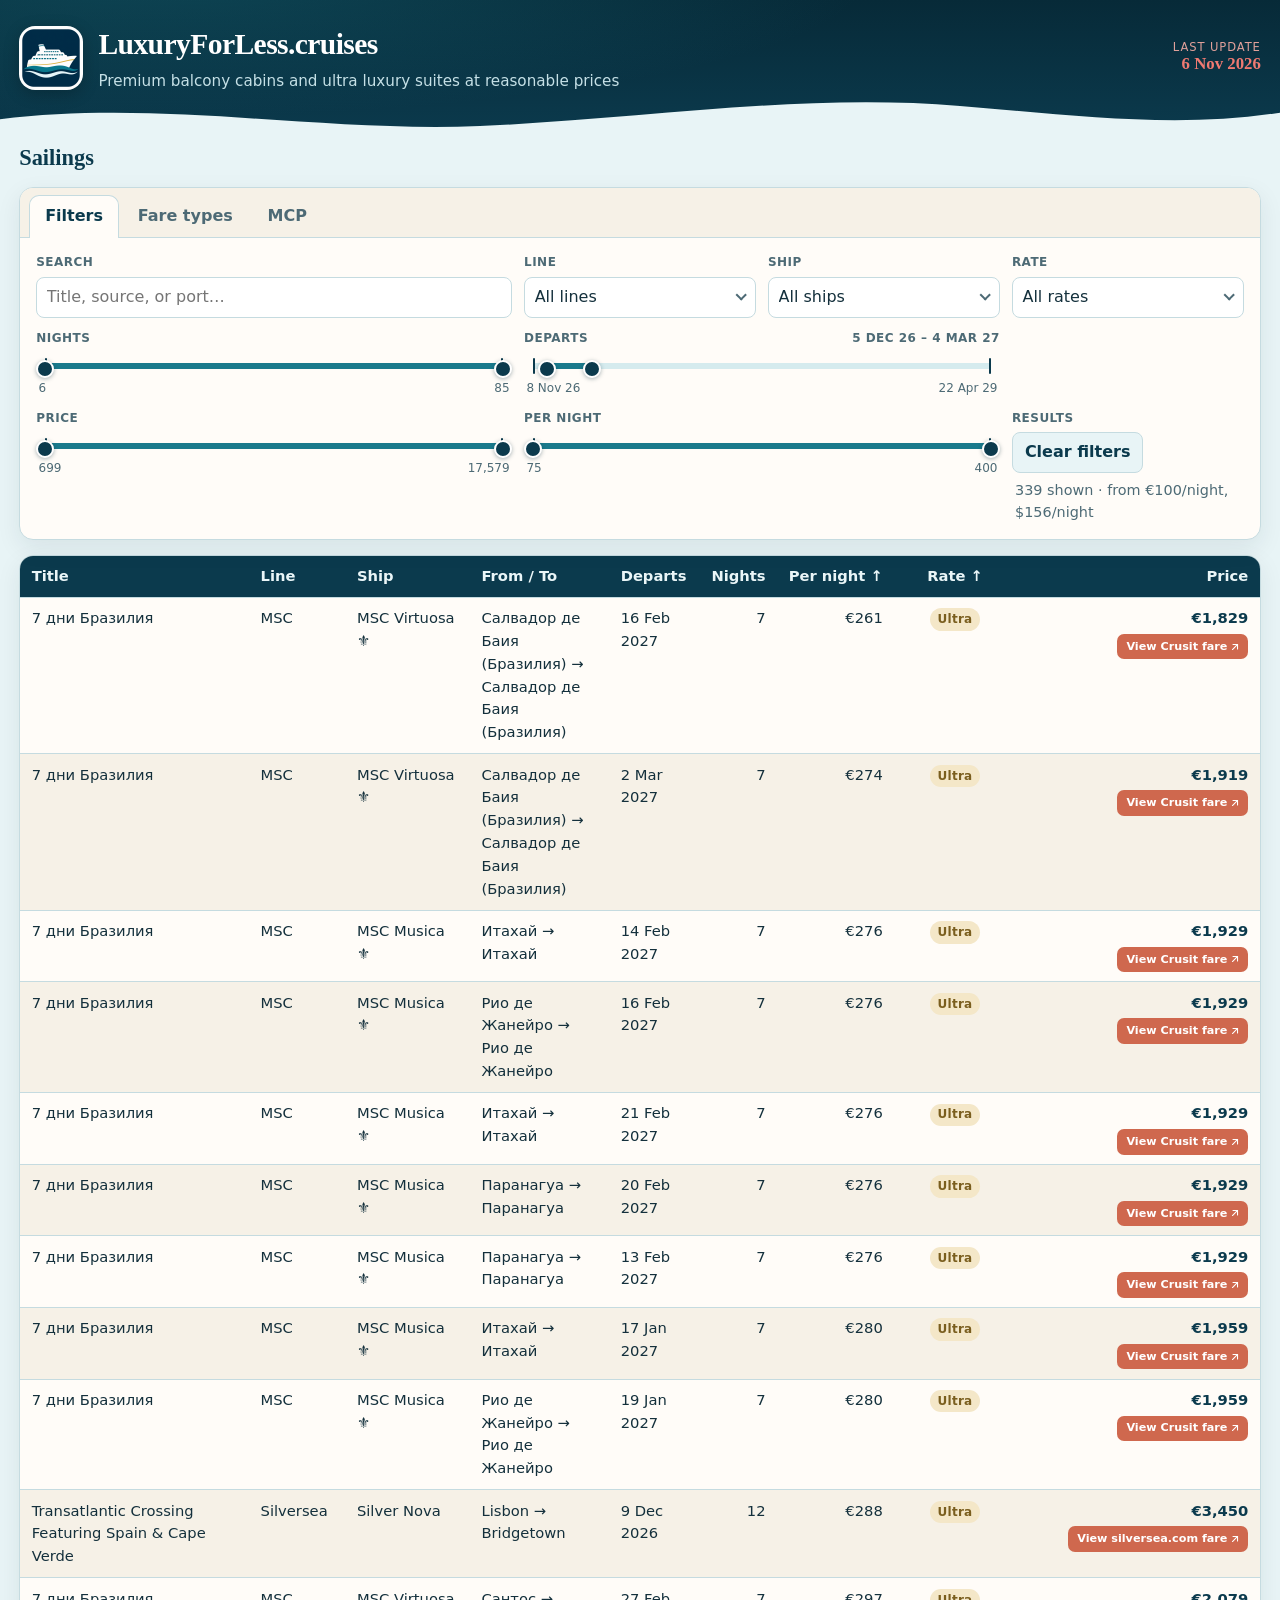
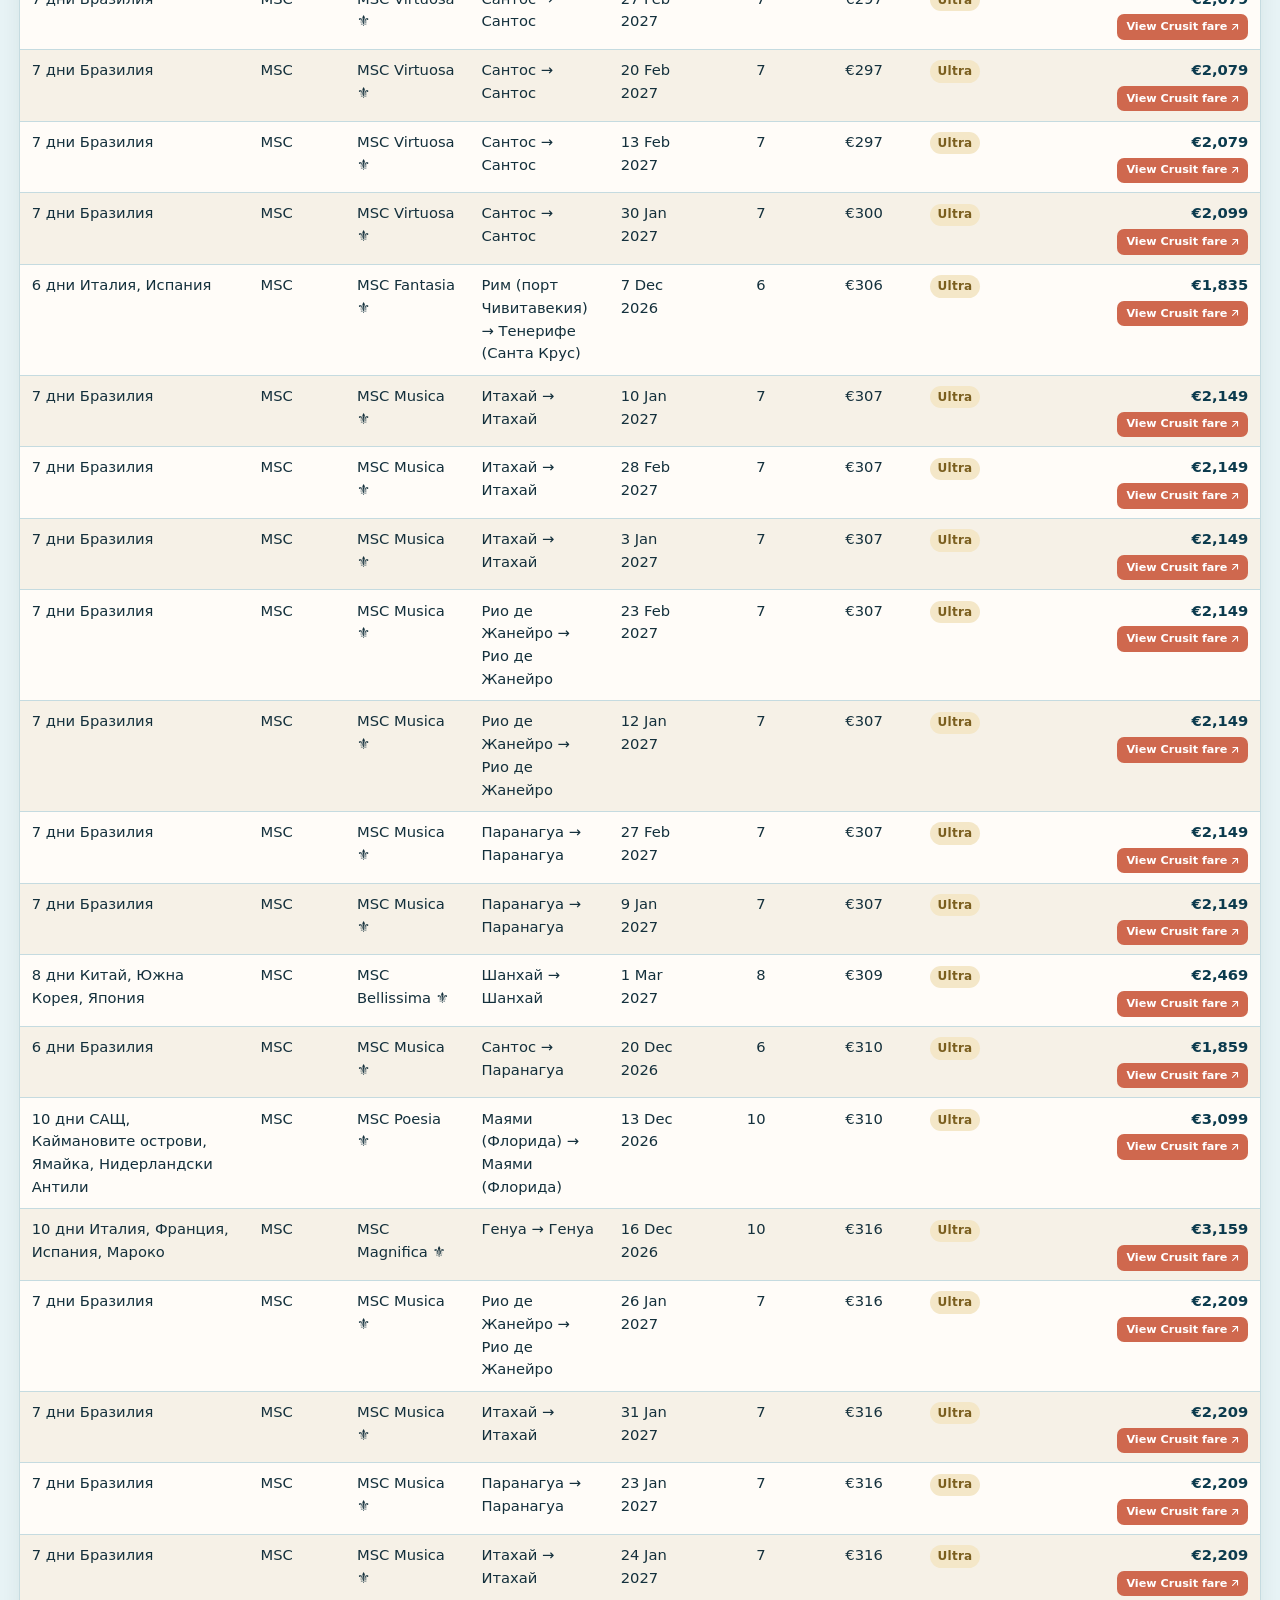
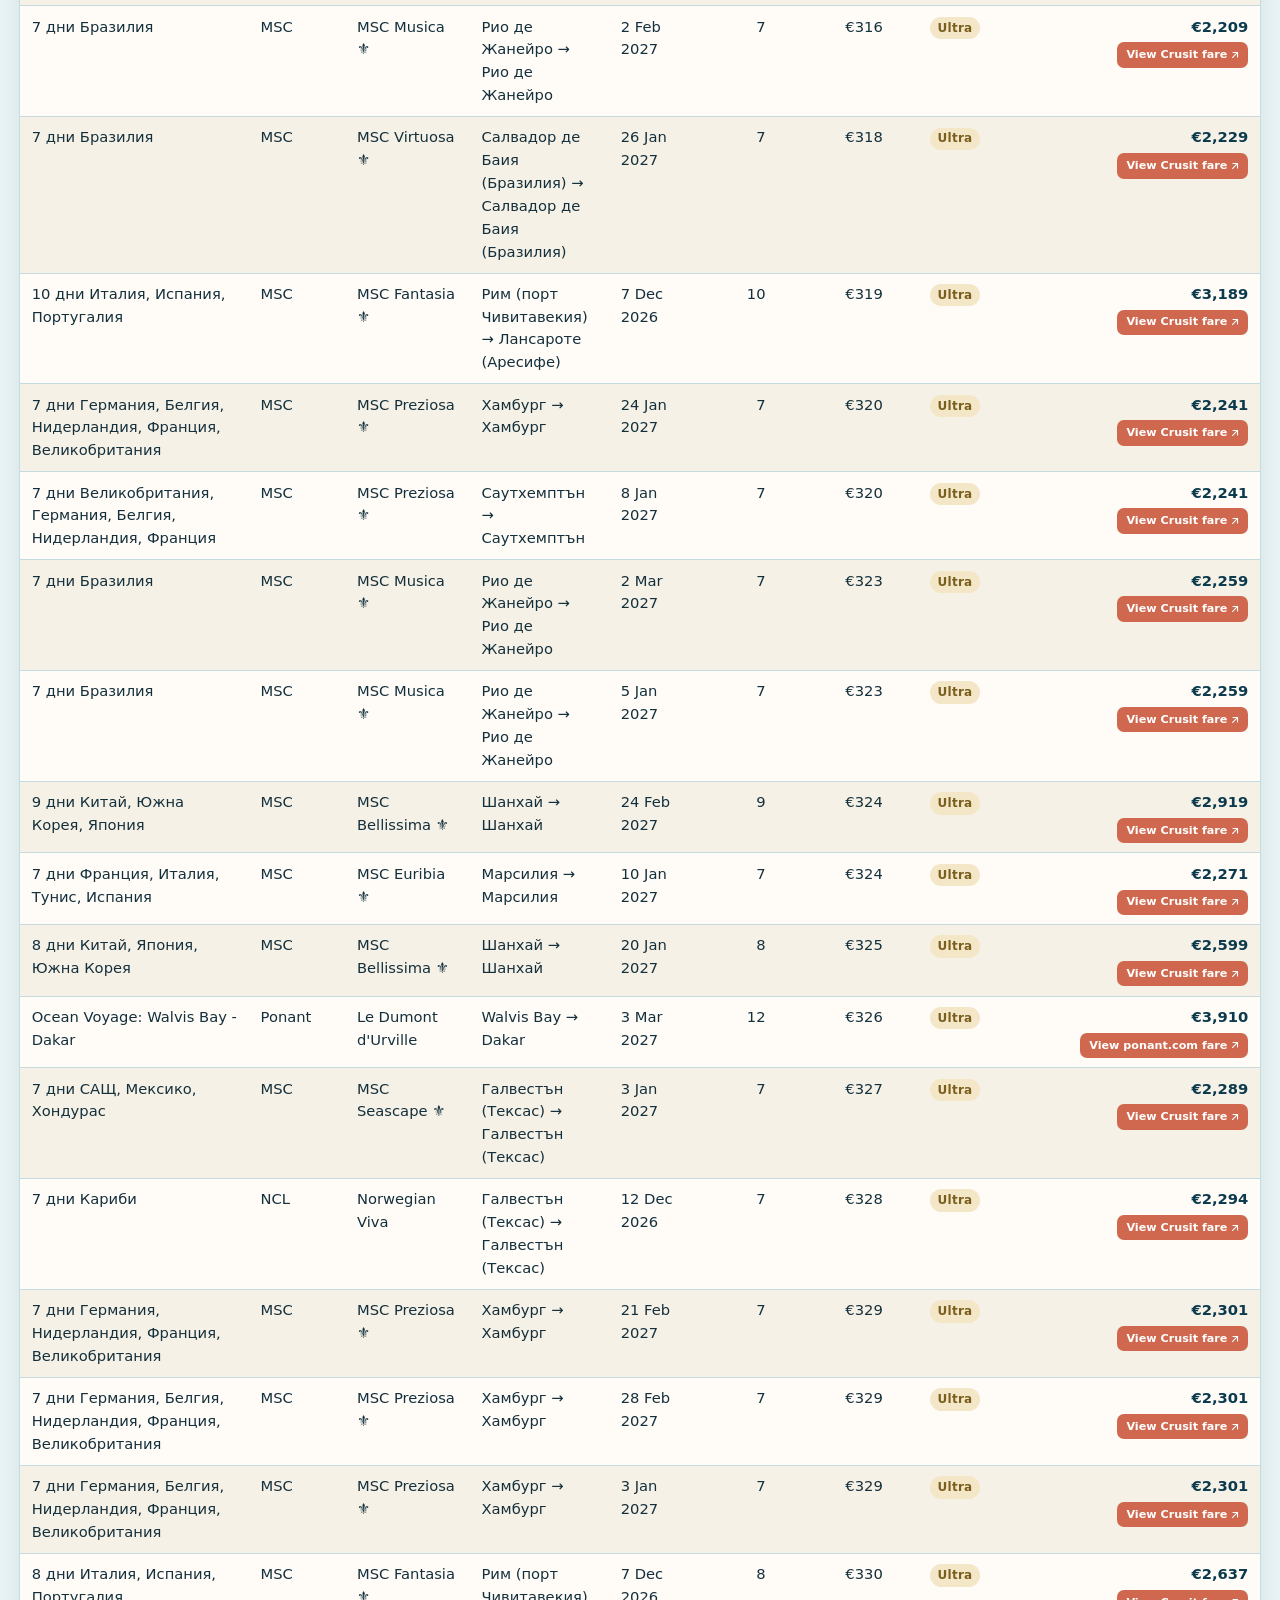
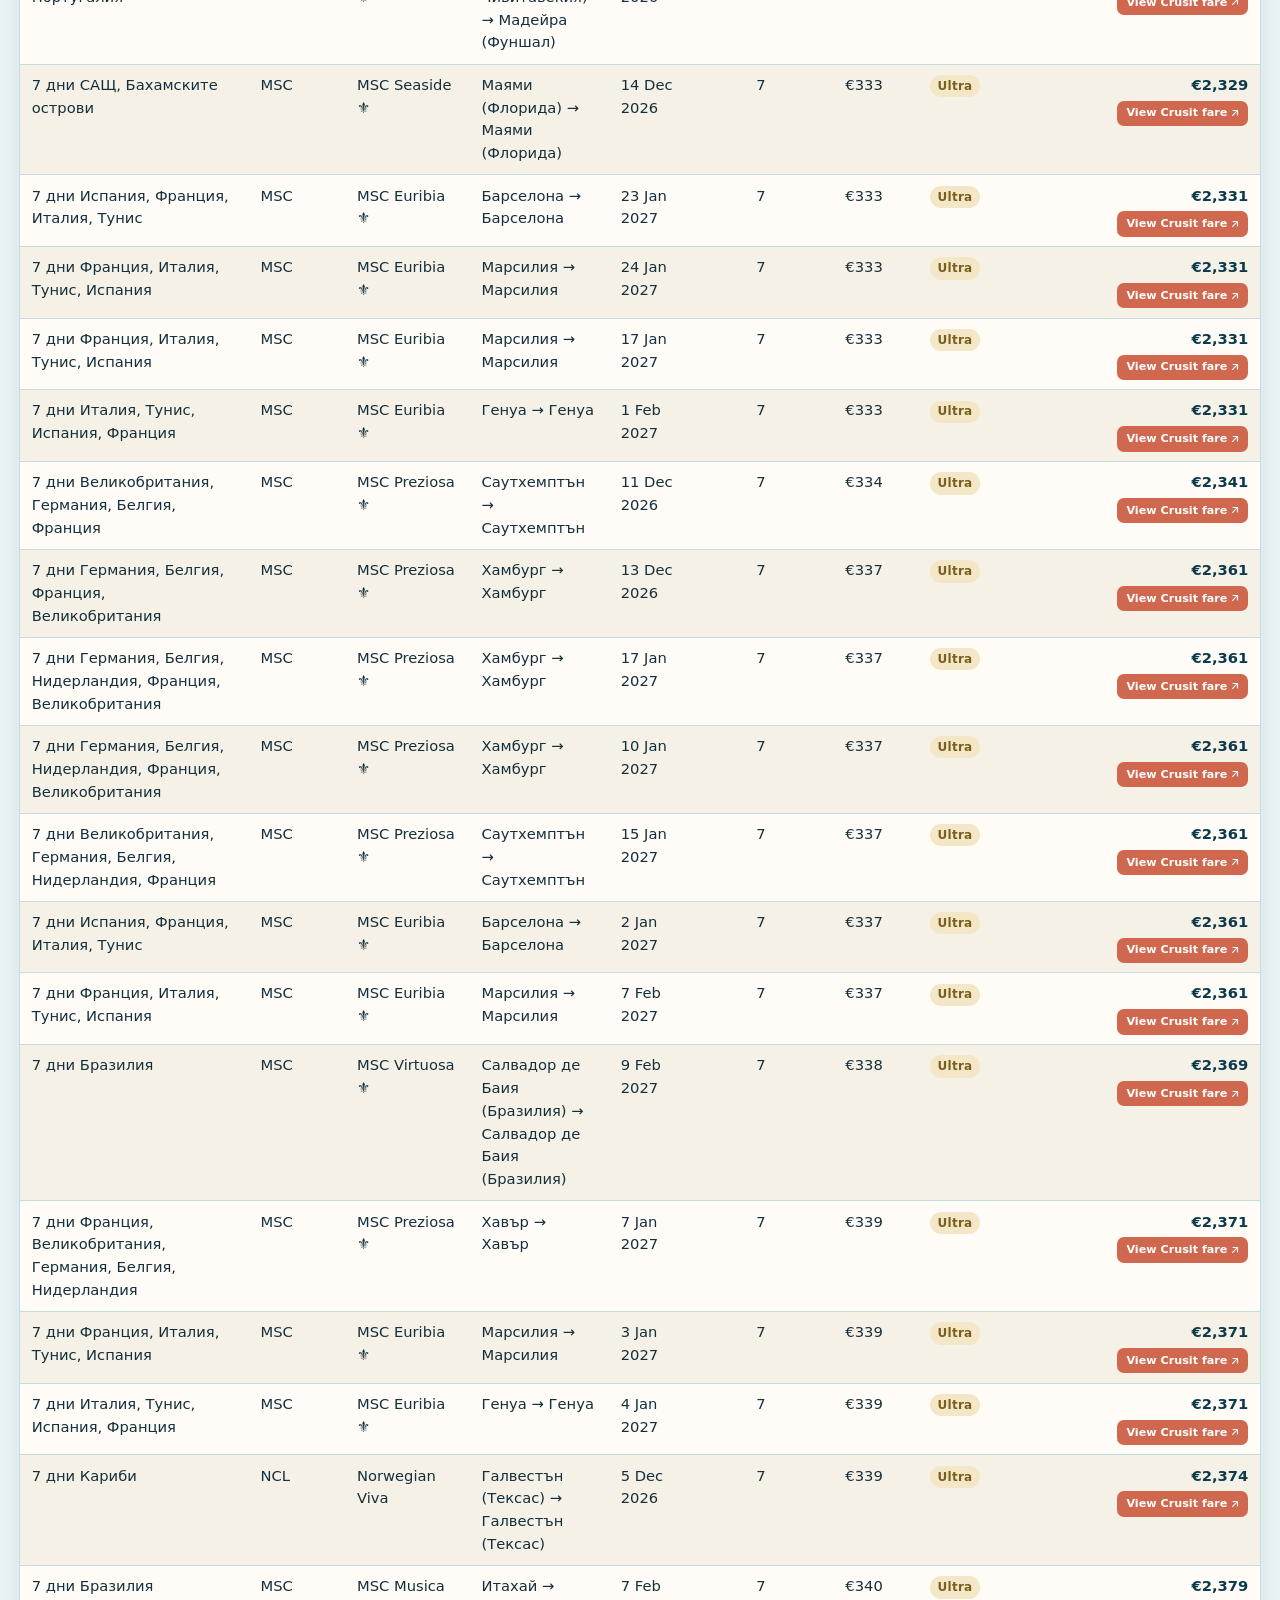
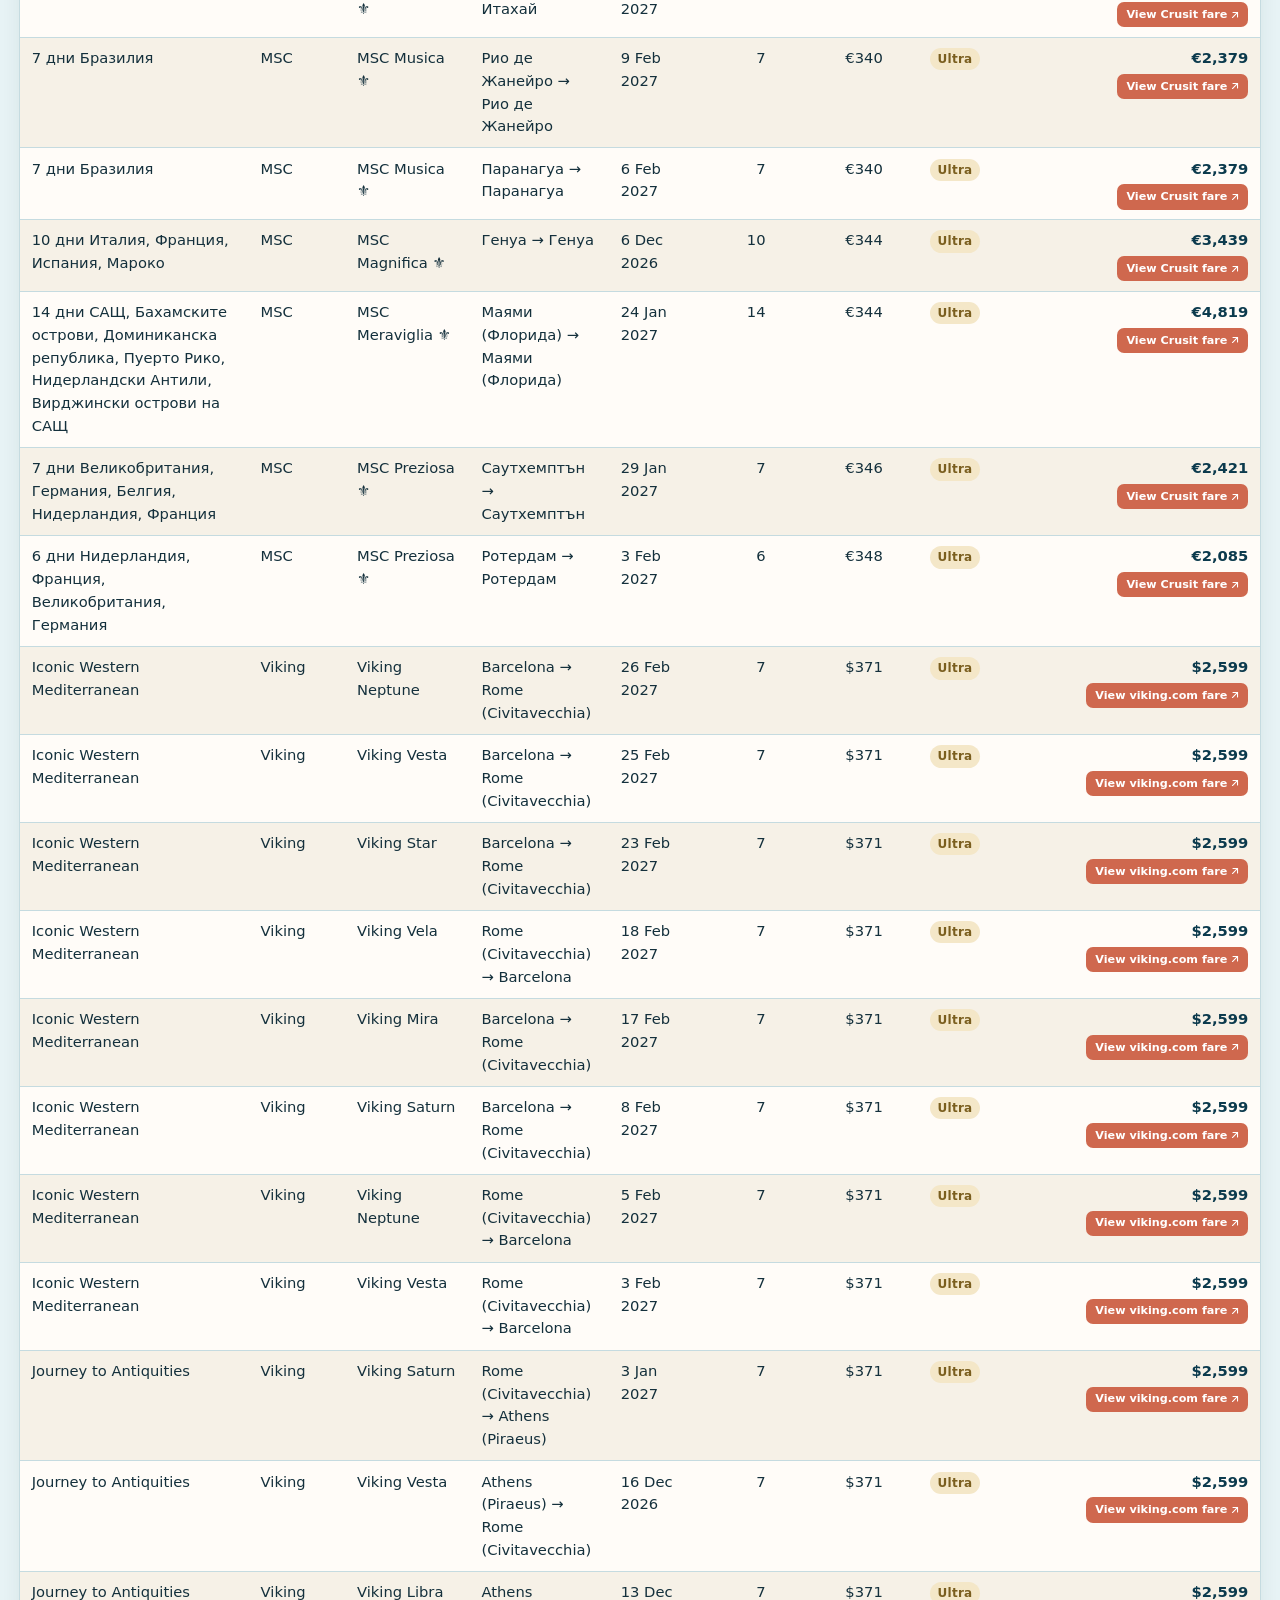
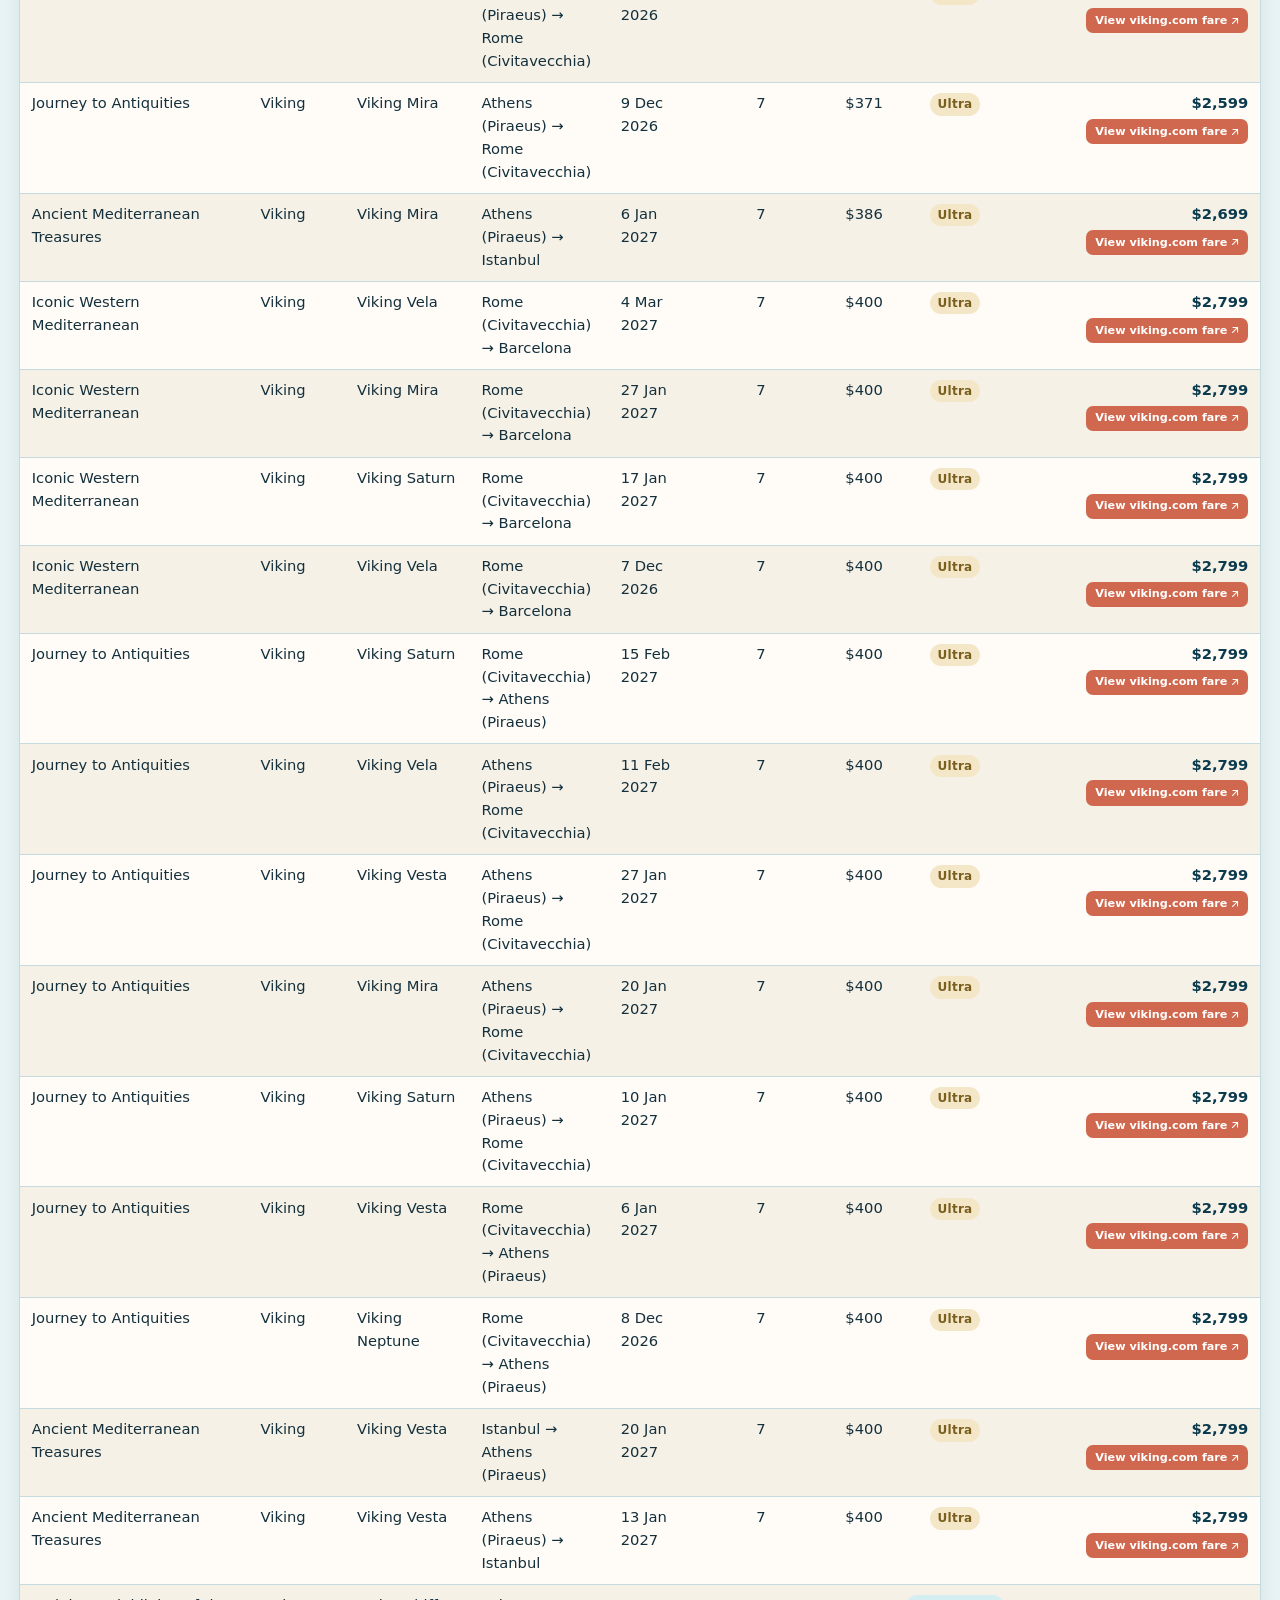
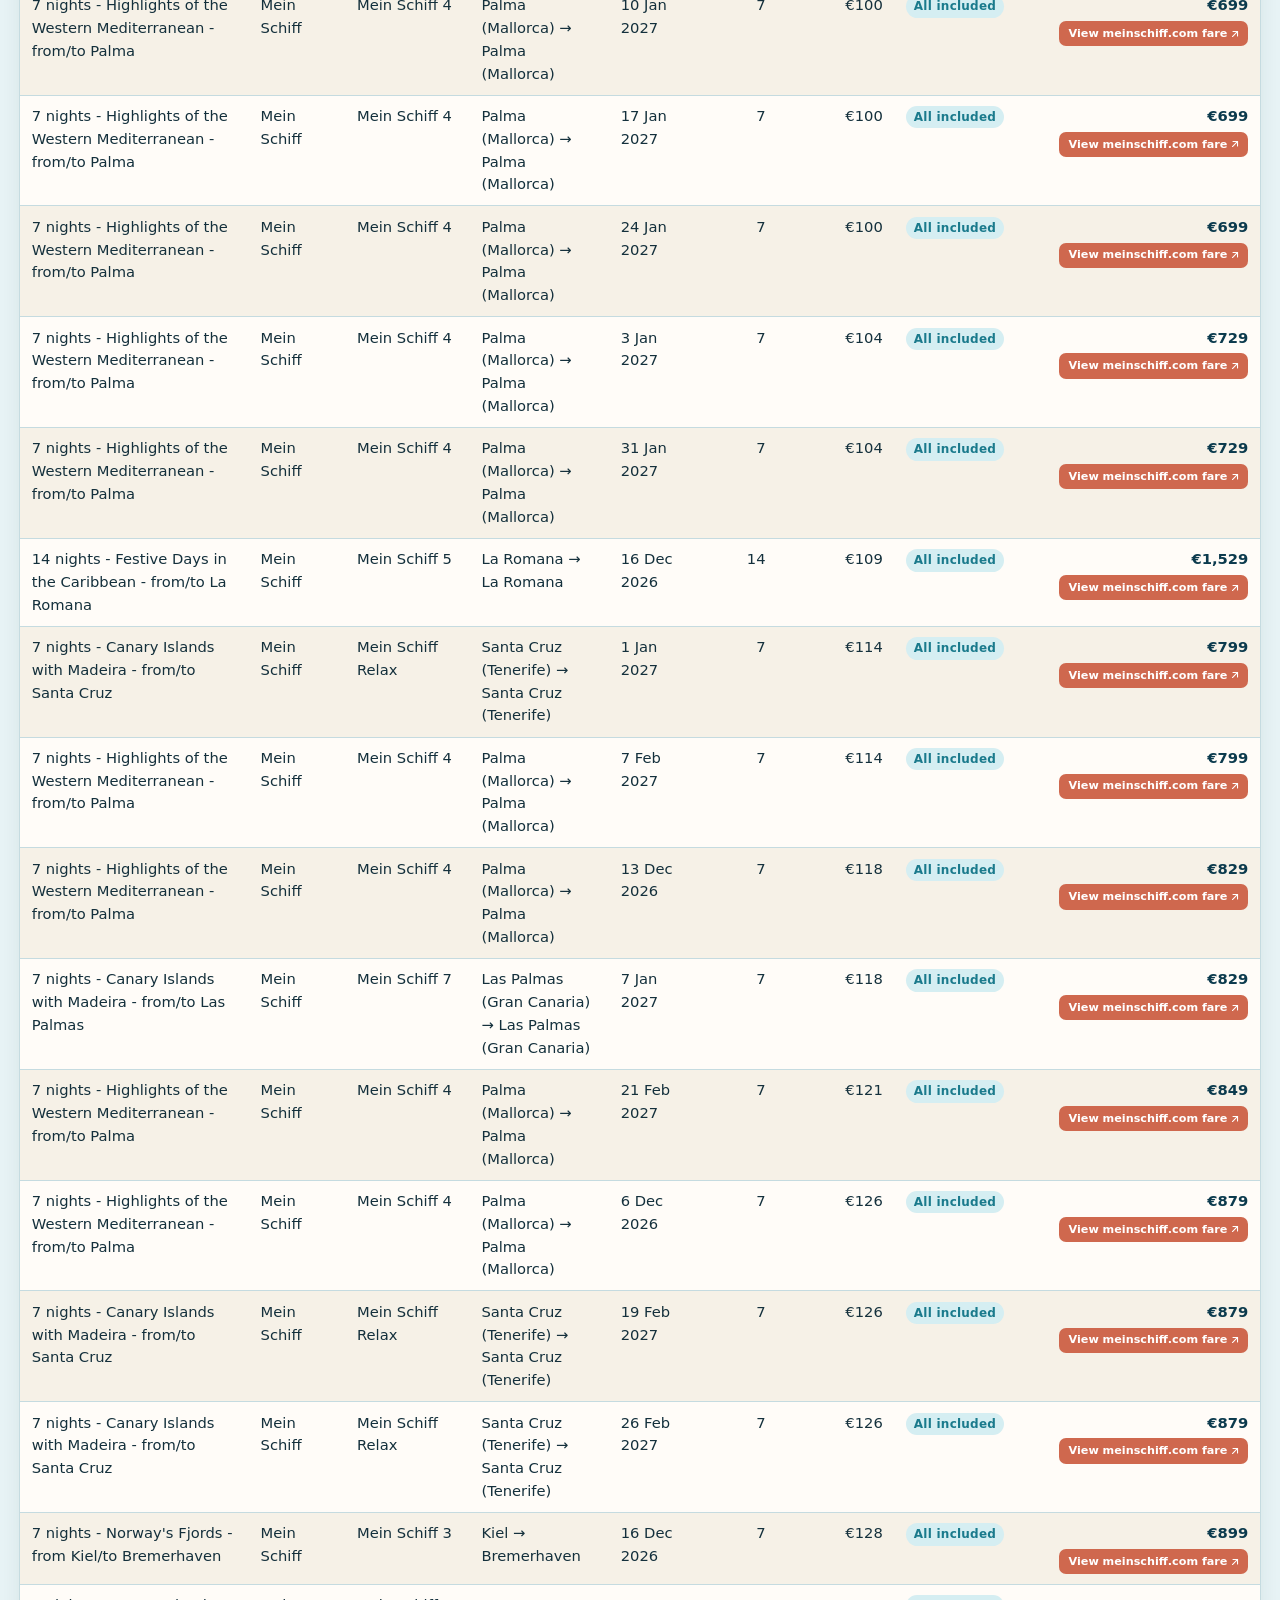
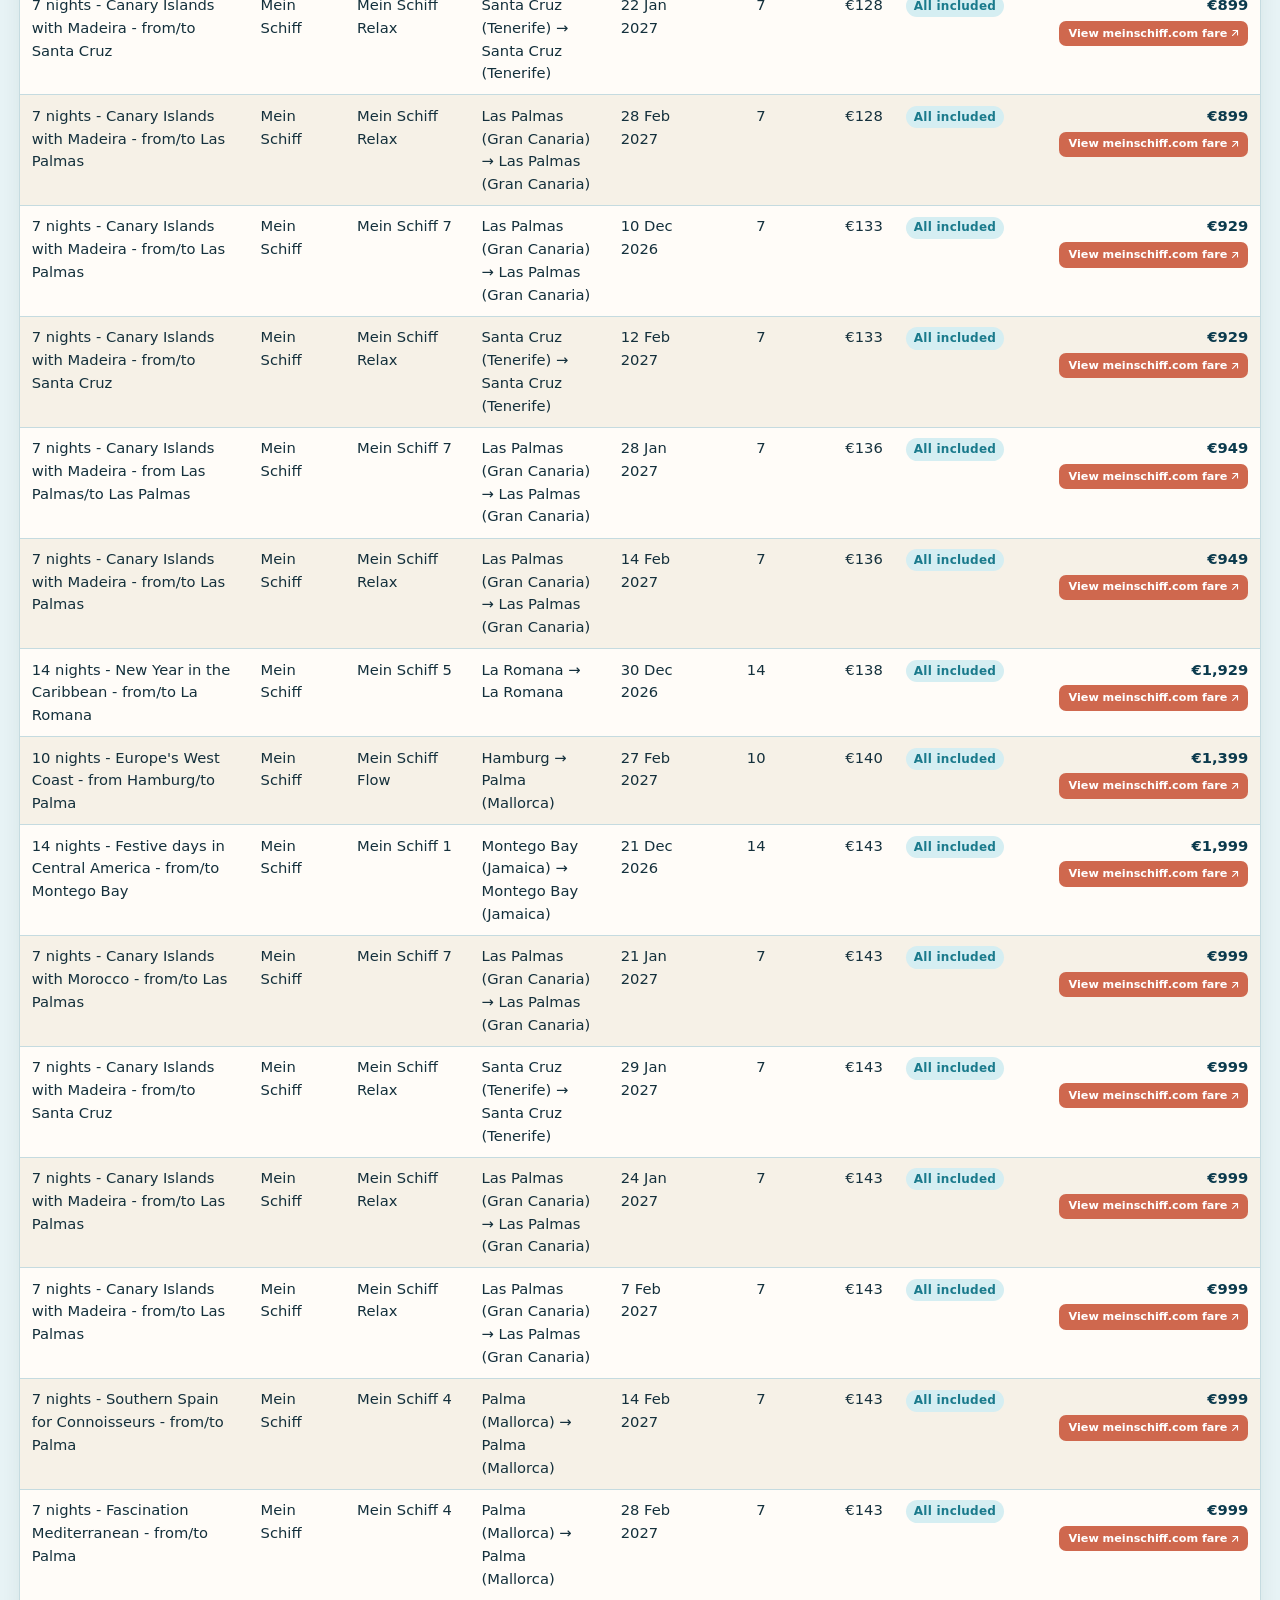
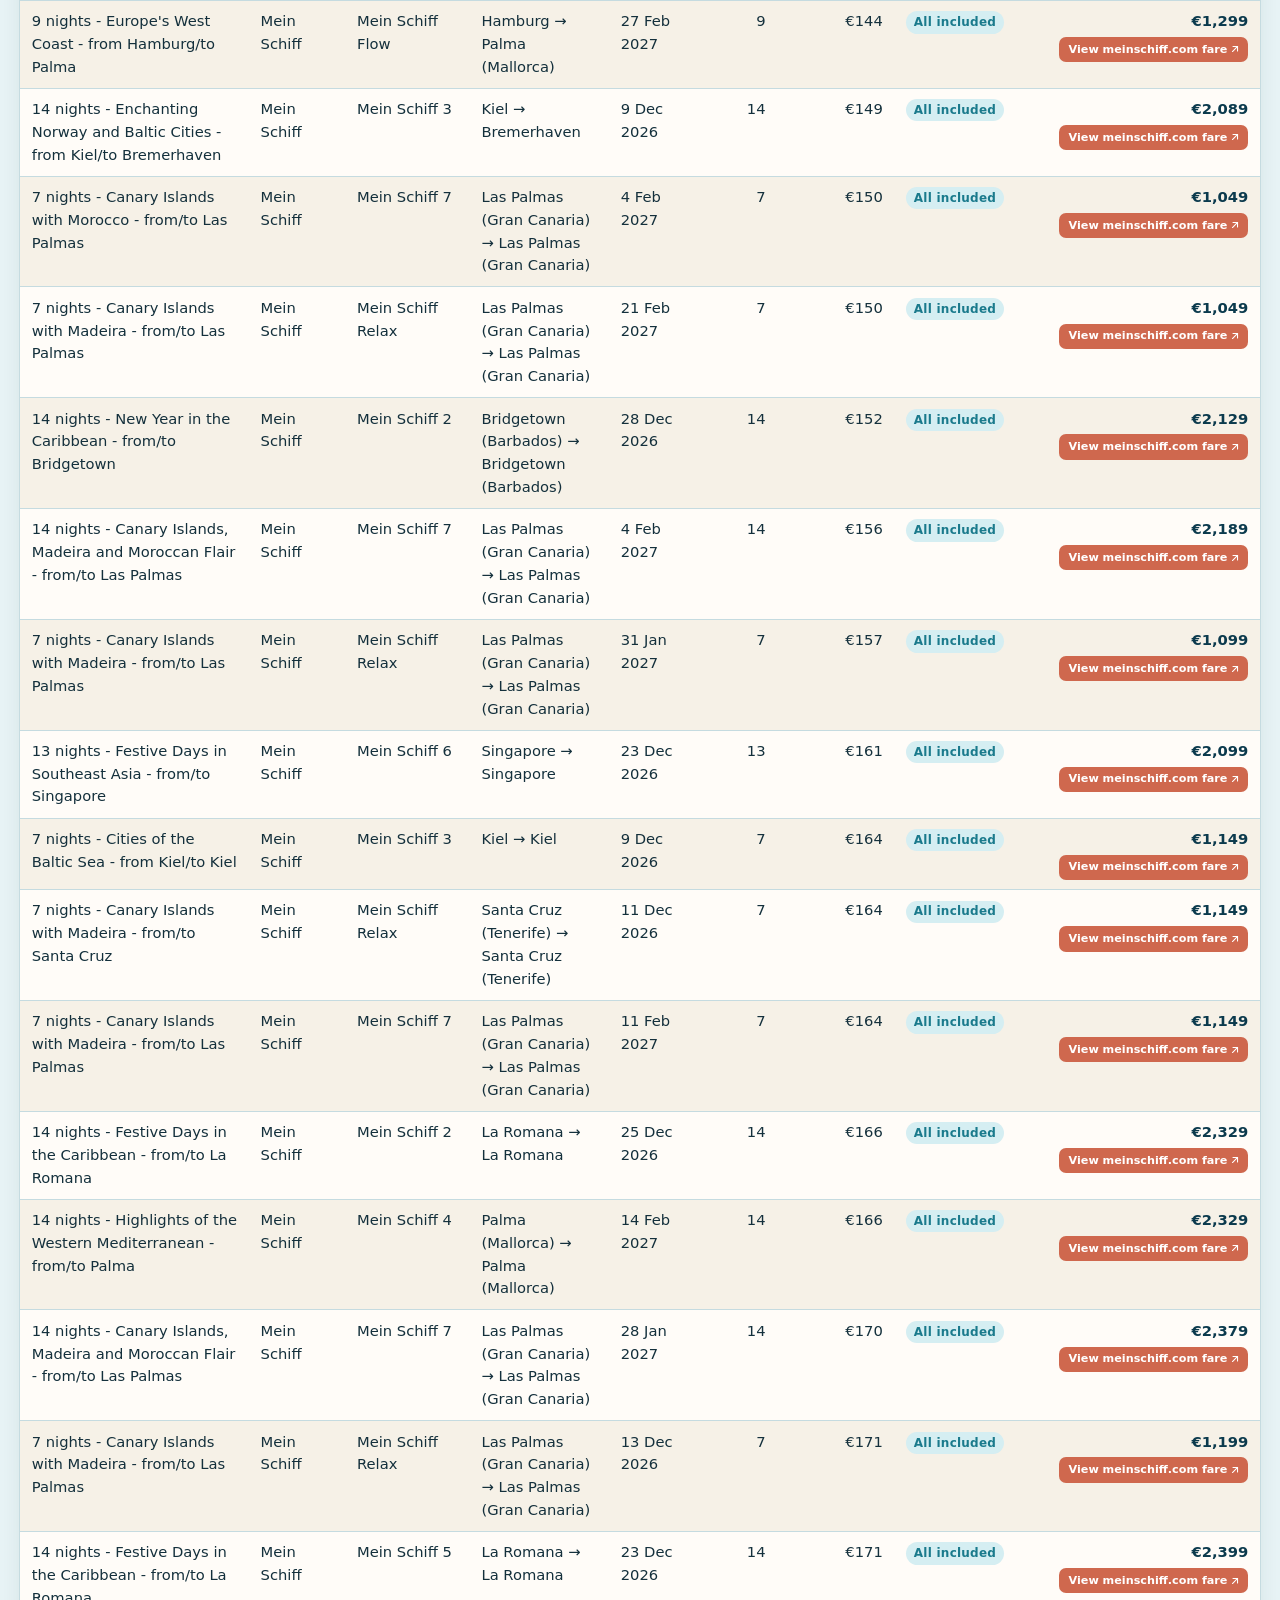
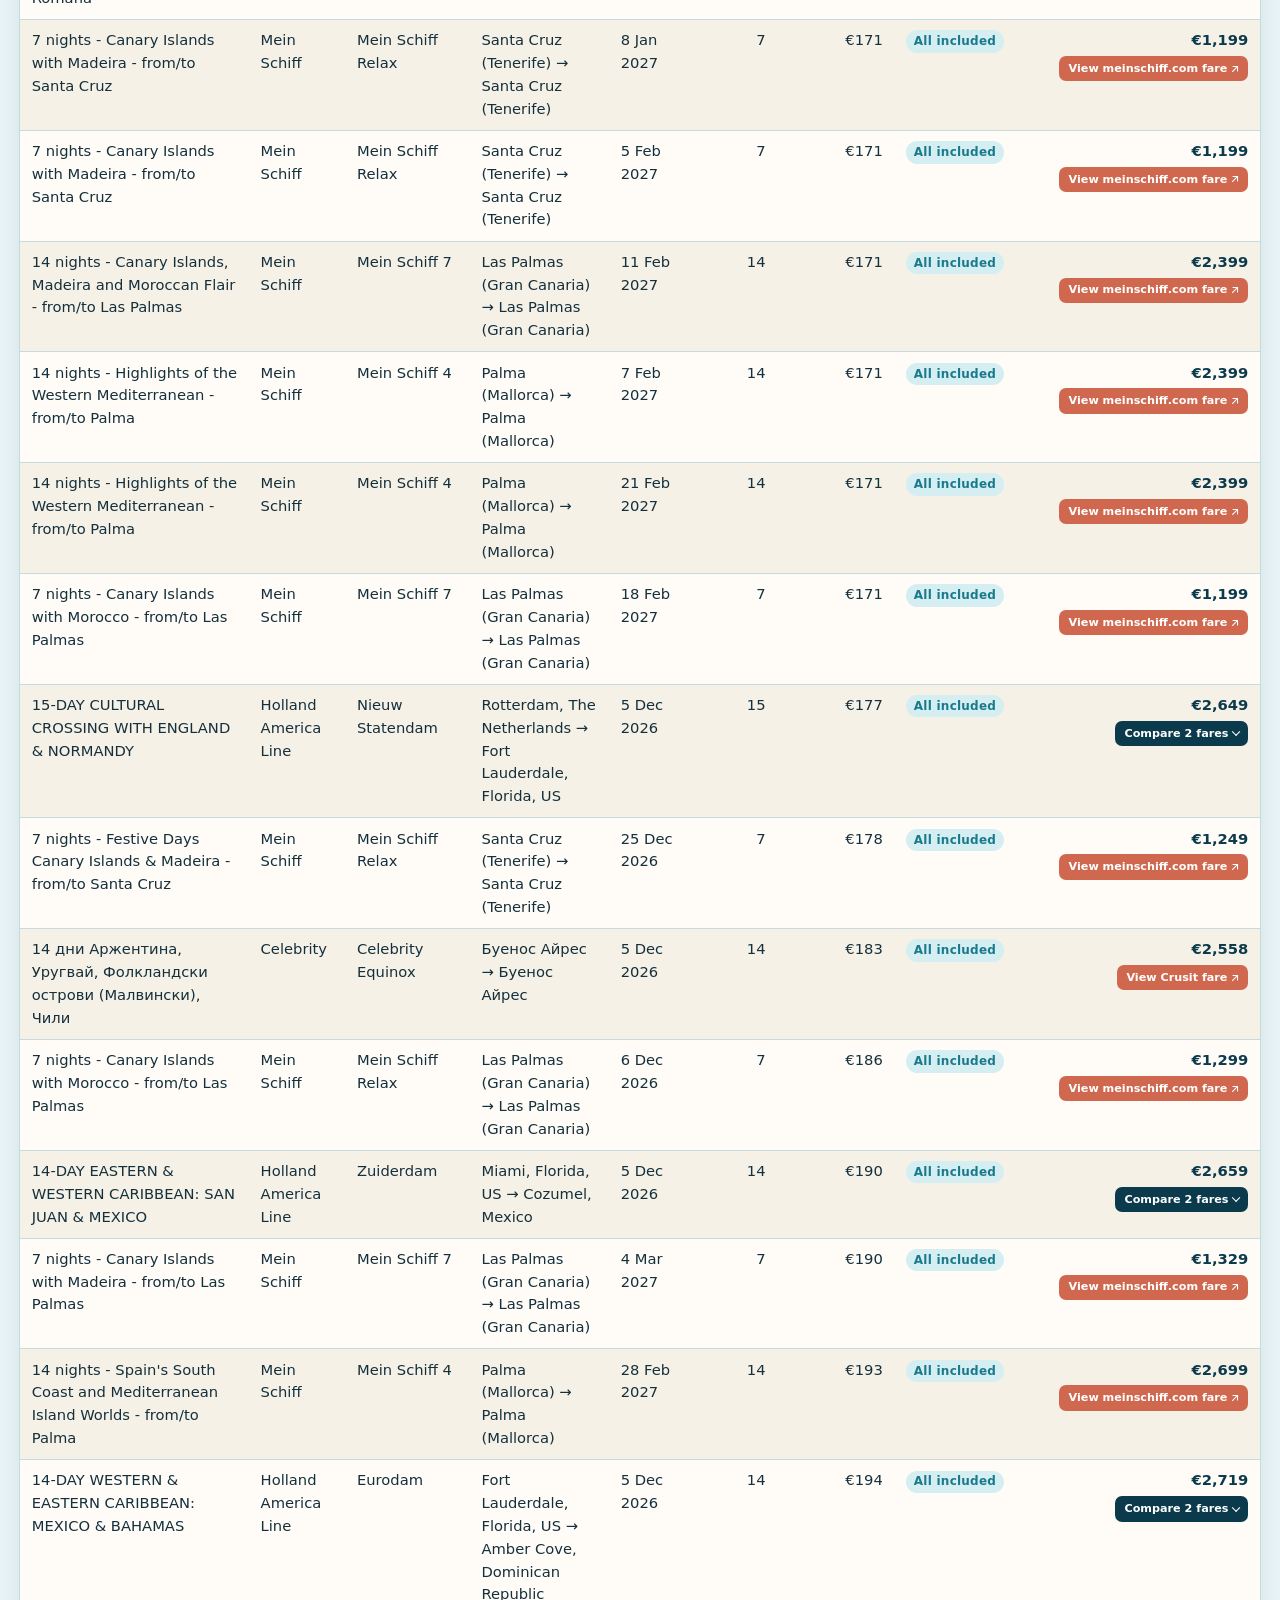
==== bg/index.html @ 6ba4c434 "Update fares from all-20261106.csv" ====
<!DOCTYPE html>
<html lang="en-GB">
<head>
  <meta charset="utf-8">
  <meta name="viewport" content="width=device-width, initial-scale=1">
  <title>LuxuryForLess.cruises</title>
  <!-- Google tag (gtag.js) -->
  <script async src="https://www.googletagmanager.com/gtag/js?id=G-L0E0KED4Q6"></script>
  <script>
    window.dataLayer = window.dataLayer || [];
    function gtag(){dataLayer.push(arguments);}
    gtag('js', new Date());
    gtag('config', 'G-L0E0KED4Q6');
  </script>
  <link rel="icon" href="./img/logo.png" type="image/png">
  <link rel="stylesheet" href="./css/main.css">
</head>
<body>
  <a class="skip" href="#listing">Skip to sailings</a>
  <header>
    <div class="header-bar">
      <a class="brand" href="./index.html">
        <img class="logo" src="./img/logo.png" width="64" height="64" alt="">
        <div class="brand-text">
          <h1>LuxuryForLess.cruises</h1>
          <p>Premium balcony cabins and ultra luxury suites at reasonable prices</p>
        </div>
      </a>
      <p class="crawl-date">
        <span class="crawl-date-label">Last update</span>
        <time datetime="2026-11-06">6 Nov 2026</time>
      </p>
    </div>
  </header>
  <main>
    <div class="workspace">
      <section class="listing" id="listing">
      <h2>Sailings</h2>
      <div class="controls">
        <div class="tablist" role="tablist" aria-label="Sailings">
          <button type="button" class="tab" id="tab-filters" role="tab" aria-selected="true" aria-controls="panel-filters">Filters</button>
          <button type="button" class="tab" id="tab-rates" role="tab" aria-selected="false" aria-controls="panel-rates" tabindex="-1">Fare types</button>
          <button type="button" class="tab" id="tab-mcp" role="tab" aria-selected="false" aria-controls="panel-mcp" tabindex="-1">MCP</button>
        </div>
        <div class="tab-panel" id="panel-filters" role="tabpanel" aria-labelledby="tab-filters">
      <div class="filters" id="filters">
        <label class="filter filter-wide">
          <span>Search</span>
          <input id="filter-title" type="search" placeholder="Title, source, or port…" autocomplete="off">
        </label>
        <div class="filter">
          <span id="filter-line-label">Line</span>
          <div id="filter-line" class="multi-select" data-empty-label="All lines"></div>
        </div>
        <div class="filter">
          <span id="filter-ship-label">Ship</span>
          <div id="filter-ship" class="multi-select" data-empty-label="All ships"></div>
        </div>
        <div class="filter">
          <span id="filter-comment-label">Rate</span>
          <div id="filter-comment" class="multi-select" data-empty-label="All rates"></div>
        </div>
        <div class="filter filter-slider">
          <div class="filter-heading">
            <span>Nights</span>
            <span class="slider-live" data-live></span>
          </div>
          <div class="dual-slider" id="slider-nights">
            <div class="dual-slider-rail" aria-hidden="true">
              <div class="dual-slider-fill"></div>
            </div>
            <input id="filter-nights-min" type="range" aria-label="Minimum nights">
            <input id="filter-nights-max" type="range" aria-label="Maximum nights">
            <div class="dual-slider-marks">
              <span data-mark="min"></span>
              <span data-mark="max"></span>
            </div>
          </div>
        </div>
        <div class="filter filter-slider">
          <div class="filter-heading">
            <span>Departs</span>
            <span class="slider-live" data-live></span>
          </div>
          <div class="dual-slider" id="slider-date">
            <div class="dual-slider-rail" aria-hidden="true">
              <div class="dual-slider-fill"></div>
            </div>
            <input id="filter-date-from" type="range" aria-label="Departure from">
            <input id="filter-date-to" type="range" aria-label="Departure to">
            <div class="dual-slider-marks">
              <span data-mark="min"></span>
              <span data-mark="max"></span>
            </div>
          </div>
        </div>
        <div class="filter filter-slider">
          <div class="filter-heading">
            <span>Price</span>
            <span class="slider-live" data-live></span>
          </div>
          <div class="dual-slider" id="slider-price">
            <div class="dual-slider-rail" aria-hidden="true">
              <div class="dual-slider-fill"></div>
            </div>
            <input id="filter-price-min" type="range" aria-label="Minimum price">
            <input id="filter-price-max" type="range" aria-label="Maximum price">
            <div class="dual-slider-marks">
              <span data-mark="min"></span>
              <span data-mark="max"></span>
            </div>
          </div>
        </div>
        <div class="filter filter-slider">
          <div class="filter-heading">
            <span>Per night</span>
            <span class="slider-live" data-live></span>
          </div>
          <div class="dual-slider" id="slider-ppd">
            <div class="dual-slider-rail" aria-hidden="true">
              <div class="dual-slider-fill"></div>
            </div>
            <input id="filter-ppd-min" type="range" aria-label="Minimum price per night">
            <input id="filter-ppd-max" type="range" aria-label="Maximum price per night">
            <div class="dual-slider-marks">
              <span data-mark="min"></span>
              <span data-mark="max"></span>
            </div>
          </div>
        </div>
        <div class="filter filter-actions">
          <span class="filter-actions-label">Results</span>
          <div class="toolbar-actions">
            <button type="button" id="clear">Clear filters</button>
            <span class="stats" id="stats"></span>
          </div>
        </div>
      </div>
        </div>
        <div class="tab-panel" id="panel-rates" role="tabpanel" aria-labelledby="tab-rates" hidden>
          <div class="rate-guide" id="rates">
            <h2 id="rate-guide-title">What the rates mean</h2>
<p>Each row is one qualifying fare for one departure. Click a card to include that tier; click again to remove it. Several cards can be active at once.</p>
<div class="rate-cards">
<article class="rate-card rate-card-economy" data-tier="ECONOMY" role="button" tabindex="0" aria-pressed="false">
  <h3>Economy</h3>
  <p class="rate-summary">Cabin and meals; extras on board</p>
  <div class="rate-body"><p>The cruise fare for a balcony cabin or better, without a drinks or Wi-Fi package. Main dining is included; gratuities, drinks, and excursions are usually paid separately. Celebrity’s own search only publishes this kind of lead-in price, so its rows are always Economy. A sailing is listed here when that fare is under 175 EUR / 200 USD per night.</p></div>
</article>
<article class="rate-card rate-card-all_included" data-tier="ALL_INCLUDED" role="button" tabindex="0" aria-pressed="false">
  <h3>All included</h3>
  <p class="rate-summary">Drinks and Wi-Fi bundled in</p>
  <div class="rate-body"><p>A fare the agency marks as all-inclusive — typically a drinks package and Wi-Fi on top of the same cabin standard. Contitrans uses ALLINC/N1K tariff codes; Crusit spells the fare out as All Inclusive. Holland America’s bundled fares land here too. Listed when the bundle is under 300 EUR / 345 USD per night.</p></div>
</article>
<article class="rate-card rate-card-ultra" data-tier="ULTRA" role="button" tabindex="0" aria-pressed="false">
  <h3>Ultra</h3>
  <p class="rate-summary">Luxury all-inclusive, or a ship-within-a-ship</p>
  <div class="rate-body"><p>The whole ship on Seabourn, Silversea, Regent, or Viking; or a premium enclave such as Celebrity The Retreat, NCL The Haven, or MSC Yacht Club. MSC and NCL only appear in this tier — their cheaper cabins are ignored. Listed under 350 EUR / 405 USD per night.</p></div>
</article>
</div>
          </div>
        </div>
        <div class="tab-panel" id="panel-mcp" role="tabpanel" aria-labelledby="tab-mcp" hidden>
          <div class="mcp-guide" id="mcp">
            <h2>Use a chat app</h2>
<p>A chat app can look up these sailings for you. When it asks for an address, paste this one:</p>
<p><a href="https://luxuryforless.cruises/mcp">https://luxuryforless.cruises/mcp</a></p>
<p>You do not need an account on this site. If the app asks you to sign in, choose no sign-in.</p>
<p>Each company explains the clicks in its own app. Some only offer this on certain plans, or in certain countries.</p>
<ul>
<li><a href="https://help.openai.com/en/articles/12584461-connecting-custom-mcp-servers-in-chatgpt">How to add it in ChatGPT</a></li>
<li><a href="https://support.claude.com/en/articles/11175166-get-started-with-custom-connectors-using-remote-mcp">How to add it in Claude</a></li>
<li><a href="https://support.google.com/gemini/answer/17209137?hl=en">How to add it in Gemini</a></li>
<li><a href="https://docs.x.ai/grok/connectors">How to add it in Grok</a></li>
<li><a href="https://www.perplexity.ai/help-center/en/articles/11502712-local-and-remote-mcps-for-perplexity">How to add it in Perplexity</a></li>
</ul>
          </div>
        </div>
      </div>
      <div class="table-wrap" id="table-wrap"></div>
      </section>
    </div>

    <section class="rate-notes" id="rate-notes">
      <h2>Notes</h2>
      <ul class="footnotes">
<li>Prices are per person, in the currency that website published. A euro quote and a dollar quote of the same sailing share one row. The row is the cheaper one after the European Central Bank dollar rate for the crawl date. The amounts themselves are not converted. When that rate is unavailable, the two quotes stay on separate rows.</li>
<li>Per night is the fare divided by the nights the sailing spans (not the marketed day count).</li>
<li>Interior cabins are never listed. An ordinary ocean-view stateroom is dropped too, but an ocean-view suite on an all-suite line is kept.</li>
</ul>
    </section>

    <footer>
      <nav class="footer-nav" aria-label="Site">
        <a href="./index.html" aria-current="page">Sailings</a>
        <a href="./about.html">About us</a>
      </nav>
      <p>Built 2026-11-06 from all-20261106.csv. Open this folder in a browser; nothing is fetched from a server.</p>
    </footer>
  </main>
  <script src="./js/data.js"></script>
  <script src="./js/listing.js"></script>
</body>
</html>
---- bg/css/main.css ----
:root {
  --navy: #0b3a4d;
  --navy-deep: #072a38;
  --teal: #1a7a8c;
  --teal-dark: #146272;
  --foam: #e8f4f6;
  --foam-deep: #d5ebee;
  --sand: #f6f1e7;
  --ink: #14303c;
  --muted: #4d6a75;
  --line: #c5dbe0;
  --panel: #fffcf8;
  --gold: #c4a35a;
  --gold-ink: #7a5e1e;
  --sunset: #dfb84f;
  --sunset-coral: #cf684e;
  --sunset-coral-dark: #a84935;
  --economy: #4d6a75;
  --economy-bg: #e4ecef;
  --included: #1a7a8c;
  --included-bg: #d5eef2;
  --ultra: #7a5e1e;
  --ultra-bg: #f4e7c8;
  --shadow: 0 8px 24px rgba(7, 42, 56, 0.08);
  --radius: 14px;
  --font: "Segoe UI", "Helvetica Neue", system-ui, sans-serif;
  --display: Georgia, "Palatino Linotype", Palatino, serif;
}

* { box-sizing: border-box; }

html, body {
  margin: 0;
  background: var(--foam);
  color: var(--ink);
  font: 16px/1.55 var(--font);
}

body { min-height: 100%; }

a { color: var(--teal-dark); }

a:hover { color: var(--navy); }

.skip {
  position: absolute;
  left: -999px;
  top: 0;
}

.skip:focus {
  left: 1rem;
  top: 1rem;
  z-index: 4;
  background: #fff;
  padding: 0.4rem 0.75rem;
  border-radius: 8px;
  color: var(--navy);
}

header {
  position: relative;
  background:
    radial-gradient(1200px 240px at 12% -20%, rgba(26, 122, 140, 0.35), transparent 60%),
    linear-gradient(180deg, var(--navy-deep), var(--navy));
  color: #fff;
  padding: 1.35rem 0 2.6rem;
}

.header-bar {
  display: flex;
  align-items: center;
  justify-content: space-between;
  gap: 1rem;
  max-width: 92rem;
  margin: 0 auto;
  padding: 0 1.2rem;
}

.brand {
  display: flex;
  align-items: center;
  gap: 0.95rem;
  min-width: 0;
  color: inherit;
  text-decoration: none;
}

a.brand:hover { color: inherit; }

.crawl-date {
  position: relative;
  z-index: 2;
  flex-shrink: 0;
  margin: 0;
  text-align: right;
  line-height: 1.25;
  cursor: help;
}

.crawl-date[data-tip]::after {
  content: attr(data-tip);
  position: absolute;
  right: 0;
  top: calc(100% + 0.4rem);
  padding: 0.35rem 0.6rem;
  border-radius: 8px;
  background: #072a38;
  color: #fff;
  font-family: var(--font);
  font-size: 0.8rem;
  font-weight: 600;
  letter-spacing: 0;
  text-transform: none;
  white-space: nowrap;
  box-shadow: var(--shadow);
  opacity: 0;
  pointer-events: none;
  transform: translateY(-4px);
  transition: opacity 0.12s ease, transform 0.12s ease;
}

.crawl-date[data-tip]:hover::after,
.crawl-date[data-tip]:focus-within::after {
  opacity: 1;
  transform: translateY(0);
}

.crawl-date-label {
  display: block;
  color: #c5e0e6;
  font-size: 0.72rem;
  letter-spacing: 0.08em;
  text-transform: uppercase;
}

.crawl-date time {
  font-family: var(--display);
  font-size: 1.05rem;
  font-weight: 600;
  white-space: nowrap;
}

.crawl-date-fresh time { color: #7ee0a8; }
.crawl-date-fresh .crawl-date-label { color: #9fd4b4; }
.crawl-date-aging time { color: #f0b35a; }
.crawl-date-aging .crawl-date-label { color: #e0c08a; }
.crawl-date-stale time { color: #f07a72; }
.crawl-date-stale .crawl-date-label { color: #e0a09a; }

.logo {
  width: 64px;
  height: 64px;
  border-radius: 16px;
  box-shadow: 0 4px 16px rgba(0, 0, 0, 0.22);
  background: var(--navy-deep);
}

.brand-text h1 {
  margin: 0;
  font-family: var(--display);
  font-size: 1.85rem;
  font-weight: 600;
  letter-spacing: -0.02em;
}

.brand-text p {
  margin: 0.15rem 0 0;
  color: #c5e0e6;
  font-size: 0.95rem;
}

header::after {
  content: "";
  position: absolute;
  left: 0;
  right: 0;
  bottom: -1px;
  height: 40px;
  pointer-events: none;
  background: url("data:image/svg+xml,%3Csvg xmlns='http://www.w3.org/2000/svg' viewBox='0 0 1440 48' preserveAspectRatio='none'%3E%3Cpath fill='%23e8f4f6' d='M0 28c180-24 360 16 540 8 180-8 360-40 540-24 120 10 240 28 360 8v28H0z'/%3E%3C/svg%3E") no-repeat bottom;
  background-size: 100% 40px;
}

main {
  max-width: 92rem;
  margin: 0 auto;
  padding: 0.4rem 1.2rem 3rem;
}

h2 {
  margin: 0 0 0.7rem;
  font-family: var(--display);
  font-size: 1.4rem;
  color: var(--navy);
}

.panel {
  background: var(--panel);
  border: 1px solid var(--line);
  border-radius: var(--radius);
  padding: 1.25rem 1.35rem 1.2rem;
  box-shadow: var(--shadow);
  margin-bottom: 1.15rem;
}

.workspace {
  display: block;
}

.controls {
  position: relative;
  z-index: 3;
  margin: 0 0 0.9rem;
  background: var(--panel);
  border: 1px solid var(--line);
  border-radius: var(--radius);
  box-shadow: var(--shadow);
}

.tablist {
  display: flex;
  flex-wrap: wrap;
  gap: 0.15rem;
  padding: 0.4rem 0.55rem 0;
  background: var(--sand);
  border-bottom: 1px solid var(--line);
  border-radius: calc(var(--radius) - 1px) calc(var(--radius) - 1px) 0 0;
}

.tab {
  appearance: none;
  margin: 0;
  padding: 0.5rem 0.95rem 0.55rem;
  border: 1px solid transparent;
  border-bottom: 0;
  border-radius: 10px 10px 0 0;
  background: transparent;
  color: var(--muted);
  font: inherit;
  font-weight: 700;
  cursor: pointer;
}

.tab:hover { color: var(--navy); }

.tab:focus-visible {
  outline: 2px solid var(--teal);
  outline-offset: -2px;
}

.tab[aria-selected="true"] {
  background: var(--panel);
  color: var(--navy);
  border-color: var(--line);
  margin-bottom: -1px;
  padding-bottom: calc(0.55rem + 1px);
}

.tab-panel { padding: 0.95rem 1rem 1rem; }

.tab-panel[hidden] { display: none; }

.about p,
.rate-guide > p,
.rate-guide .prose p {
  margin: 0 0 0.8rem;
  color: var(--muted);
}

.about p {
  max-width: 52rem;
}

.about p:last-child,
.rate-guide .prose p:last-child {
  margin-bottom: 0;
}

.about ul,
.rate-guide .prose ul {
  color: var(--muted);
  max-width: 52rem;
}

.rate-cards {
  display: grid;
  grid-template-columns: repeat(3, minmax(0, 1fr));
  gap: 0.75rem;
  margin-top: 0.85rem;
}

.rate-card {
  border: 1px solid var(--line);
  border-radius: 12px;
  padding: 0.95rem 1rem 0.9rem;
  background: #fff;
  cursor: pointer;
  text-align: left;
  box-shadow: 0 1px 0 rgba(11, 58, 77, 0.04);
  transition: transform 0.15s ease, box-shadow 0.15s ease, border-color 0.15s ease;
}

.rate-card:hover,
.rate-card:focus-visible {
  outline: none;
  transform: translateY(-2px);
  border-color: var(--teal);
  box-shadow: 0 10px 20px rgba(11, 58, 77, 0.1);
}

.rate-card.is-active {
  box-shadow: inset 4px 0 0 var(--teal);
  border-color: var(--teal);
}

.rate-card h3 {
  margin: 0 0 0.15rem;
  font-size: 1.05rem;
  font-family: var(--display);
}

.rate-summary {
  margin: 0 0 0.45rem;
  color: var(--muted);
  font-size: 0.88rem;
  font-weight: 650;
}

.rate-card p:last-child,
.rate-body p:last-child {
  margin: 0;
  font-size: 0.92rem;
}

.rate-card-economy h3 { color: var(--economy); }
.rate-card-all_included h3 { color: var(--included); }
.rate-card-ultra h3 { color: var(--gold-ink); }

.footnotes {
  margin: 1rem 0 0;
  padding: 0 0 0 1.15rem;
  color: var(--muted);
  font-size: 0.9rem;
}

.footnotes li { margin: 0.28rem 0; }

.listing { min-width: 0; }

.rate-guide { margin: 0; }

.rate-guide h2,
.mcp-guide h2 {
  font-size: 1.2rem;
  margin-bottom: 0.4rem;
}

.mcp-guide {
  max-width: 46rem;
}

.mcp-guide h3 {
  margin: 1.05rem 0 0.35rem;
  font-family: var(--display);
  font-size: 1.05rem;
  color: var(--navy);
}

.mcp-guide p,
.mcp-guide li {
  margin: 0 0 0.7rem;
  color: var(--muted);
}

.mcp-guide ol,
.mcp-guide ul {
  margin: 0.35rem 0 0.2rem;
  padding: 0;
  list-style: none;
  display: grid;
  gap: 0.45rem;
}

.mcp-guide li { margin: 0; }

.mcp-guide ul a {
  display: flex;
  align-items: center;
  justify-content: space-between;
  gap: 0.75rem;
  padding: 0.72rem 0.9rem;
  background: #fff;
  border: 1px solid var(--line);
  border-radius: 10px;
  color: var(--navy);
  font-weight: 700;
  text-decoration: none;
}

.mcp-guide ul a::after {
  content: "›";
  color: var(--teal);
  font-size: 1.25rem;
  line-height: 1;
}

.mcp-guide ul a:hover {
  border-color: var(--teal);
  color: var(--teal-dark);
}

.mcp-guide a[href="https://luxuryforless.cruises/mcp"] {
  display: inline-block;
  margin-top: 0.15rem;
  padding: 0.35rem 0.55rem;
  background: var(--foam);
  border-radius: 8px;
  font-weight: 700;
  word-break: break-all;
}

.mcp-guide code {
  font-family: ui-monospace, "SFMono-Regular", Menlo, Consolas, monospace;
  font-size: 0.9em;
}

.mcp-guide p code,
.mcp-guide li code {
  padding: 0.05rem 0.32rem;
  background: var(--foam);
  border-radius: 4px;
  color: var(--navy);
}

.mcp-guide pre {
  margin: 0.45rem 0 0.9rem;
  padding: 0.8rem 0.95rem;
  overflow: auto;
  background: var(--navy-deep);
  color: #e7f4f6;
  border-radius: 10px;
  font-size: 0.86rem;
  line-height: 1.45;
}

.mcp-guide pre code {
  color: inherit;
  background: transparent;
  padding: 0;
}

.rate-notes {
  margin-top: 1.6rem;
  padding-top: 0.15rem;
  border-top: 1px solid var(--line);
}

.rate-notes h2 {
  font-size: 1.05rem;
  margin-bottom: 0.35rem;
}

.rate-notes .footnotes {
  margin: 0.1rem 0 0;
  max-width: 62rem;
}

.filters {
  display: grid;
  grid-template-columns: repeat(auto-fit, minmax(12.5rem, 1fr));
  gap: 0.7rem 0.75rem;
  margin: 0;
}

.filter {
  display: flex;
  flex-direction: column;
  gap: 0.28rem;
  min-width: 0;
}

.filter > span,
.filter-heading > span,
.filter-actions-label {
  font-size: 0.75rem;
  font-weight: 700;
  letter-spacing: 0.04em;
  text-transform: uppercase;
  color: var(--muted);
}

.filter-heading {
  display: flex;
  align-items: baseline;
  justify-content: space-between;
  gap: 0.6rem;
  white-space: nowrap;
}

.filter-wide,
.filter-slider { grid-column: span 2; }

.slider-live {
  font-size: 0.78rem;
  font-weight: 650;
  letter-spacing: 0;
  text-transform: none;
  color: var(--teal-dark);
  font-variant-numeric: tabular-nums;
  white-space: nowrap;
}

.filter input:not([type="range"]),
.filter select,
.multi-select-toggle {
  width: 100%;
  padding: 0.45rem 0.6rem;
  border: 1px solid var(--line);
  border-radius: 8px;
  background: #fff;
  color: var(--ink);
  font: inherit;
}

.multi-select {
  position: relative;
}

.multi-select.is-open {
  z-index: 7;
}

.multi-select-toggle {
  display: flex;
  align-items: center;
  justify-content: space-between;
  gap: 0.5rem;
  text-align: left;
  cursor: pointer;
}

.multi-select-value {
  min-width: 0;
  overflow: hidden;
  text-overflow: ellipsis;
  white-space: nowrap;
}

.multi-select-toggle::after {
  content: "";
  width: 0.4rem;
  height: 0.4rem;
  margin-top: -0.2rem;
  border-right: 2px solid var(--muted);
  border-bottom: 2px solid var(--muted);
  transform: rotate(45deg);
  flex-shrink: 0;
}

.multi-select.is-open .multi-select-toggle::after {
  margin-top: 0.15rem;
  transform: rotate(-135deg);
}

.multi-select.has-value .multi-select-toggle {
  border-color: var(--teal);
}

.multi-select-menu {
  position: absolute;
  left: 0;
  right: 0;
  top: calc(100% + 0.25rem);
  z-index: 8;
  max-height: 16rem;
  overflow: auto;
  padding: 0.3rem 0;
  background: #fff;
  border: 1px solid var(--line);
  border-radius: 8px;
  box-shadow: var(--shadow);
}

.multi-select-option {
  display: flex;
  align-items: flex-start;
  gap: 0.5rem;
  margin: 0;
  padding: 0.32rem 0.65rem;
  font-size: 0.92rem;
  font-weight: 500;
  cursor: pointer;
}

.multi-select-option:hover,
.multi-select-option:focus-within {
  background: var(--foam);
}

.filter .multi-select-option input {
  width: auto;
  margin: 0.15rem 0 0;
  padding: 0;
  border: 0;
  accent-color: var(--teal);
}

.filter input:not([type="range"]):focus,
.filter select:focus,
.multi-select-toggle:focus-visible,
#clear:focus-visible {
  outline: 2px solid var(--teal);
  outline-offset: 1px;
}

.dual-slider input[type="range"]:focus-visible {
  outline: none;
}

.dual-slider input[type="range"]:focus-visible::-webkit-slider-thumb {
  outline: 2px solid var(--teal);
  outline-offset: 2px;
}

.dual-slider input[type="range"]:focus-visible::-moz-range-thumb {
  outline: 2px solid var(--teal);
  outline-offset: 2px;
}

.dual-slider {
  position: relative;
  height: 2.85rem;
  user-select: none;
}

.dual-slider-rail {
  position: absolute;
  left: 0.55rem;
  right: 0.55rem;
  top: 0.7rem;
  height: 6px;
  background: var(--foam-deep);
  border-radius: 999px;
}

.dual-slider-rail::before,
.dual-slider-rail::after {
  content: "";
  position: absolute;
  top: -5px;
  width: 2px;
  height: 16px;
  background: var(--navy);
  border-radius: 1px;
}

.dual-slider-rail::before { left: 0; }
.dual-slider-rail::after { right: 0; }

.dual-slider-fill {
  position: absolute;
  top: 0;
  height: 100%;
  left: 0;
  width: 100%;
  background: var(--teal);
  border-radius: inherit;
}

.dual-slider input[type="range"] {
  position: absolute;
  left: 0;
  top: 0.35rem;
  width: 100%;
  height: 1.4rem;
  margin: 0;
  padding: 0;
  background: none;
  border: 0;
  pointer-events: none;
  appearance: none;
  -webkit-appearance: none;
}

.dual-slider input[type="range"]::-webkit-slider-runnable-track {
  height: 6px;
  background: transparent;
}

.dual-slider input[type="range"]::-moz-range-track {
  height: 6px;
  background: transparent;
}

.dual-slider input[type="range"]::-webkit-slider-thumb {
  pointer-events: auto;
  -webkit-appearance: none;
  appearance: none;
  width: 18px;
  height: 18px;
  margin-top: -6px;
  border-radius: 50%;
  background: var(--navy);
  border: 2px solid #fff;
  box-shadow: 0 1px 4px rgba(7, 42, 56, 0.35);
  cursor: pointer;
}

.dual-slider input[type="range"]::-moz-range-thumb {
  pointer-events: auto;
  appearance: none;
  width: 18px;
  height: 18px;
  border-radius: 50%;
  background: var(--navy);
  border: 2px solid #fff;
  box-shadow: 0 1px 4px rgba(7, 42, 56, 0.35);
  cursor: pointer;
}

.dual-slider input[type="range"]::-moz-focus-outer { border: 0; }

.dual-slider-marks {
  position: absolute;
  left: 0.15rem;
  right: 0.15rem;
  bottom: 0;
  display: flex;
  justify-content: space-between;
  gap: 0.5rem;
  color: var(--muted);
  font-size: 0.75rem;
  font-variant-numeric: tabular-nums;
}

.toolbar-actions {
  display: flex;
  align-items: center;
  flex-wrap: wrap;
  gap: 0.35rem;
  min-height: 2.3rem;
}

.filter-actions { justify-content: flex-end; }

#clear {
  padding: 0.45rem 0.75rem;
  border: 1px solid var(--line);
  border-radius: 8px;
  background: var(--foam);
  color: var(--navy);
  font: inherit;
  font-weight: 650;
  cursor: pointer;
}

#clear:hover {
  background: var(--foam-deep);
}

.stats {
  color: var(--muted);
  font-size: 0.9rem;
  margin-left: 0.2rem;
  min-width: 0;
}

.table-wrap {
  overflow: auto;
  background: var(--panel);
  border: 1px solid var(--line);
  border-radius: var(--radius);
  box-shadow: var(--shadow);
}

table {
  width: 100%;
  border-collapse: collapse;
  font-size: 0.92rem;
}

th, td {
  padding: 0.58rem 0.72rem;
  border-bottom: 1px solid var(--line);
  text-align: left;
  vertical-align: top;
}

td.route {
  max-width: 14rem;
  white-space: normal;
}

th {
  position: sticky;
  top: 0;
  z-index: 1;
  background: var(--navy);
  color: #eaf6f8;
  font-weight: 650;
  white-space: nowrap;
}

th button {
  display: inline-flex;
  align-items: center;
  gap: 0.25rem;
  padding: 0;
  border: 0;
  background: none;
  color: inherit;
  font: inherit;
  font-weight: 650;
  cursor: pointer;
}

tbody:nth-child(odd) > tr { background: var(--sand); }

tbody tr:hover { background: var(--foam-deep); }

tbody tr.quote-band,
tbody tr.quote-band:hover { background: var(--foam); }

.primary-price {
  display: flex;
  align-items: flex-end;
  flex-direction: column;
  gap: 0.25rem;
}

.primary-price-value {
  color: var(--navy);
  font-weight: 750;
}

.compare-fares {
  display: inline-flex;
  align-items: center;
  gap: 0.28rem;
  padding: 0.3rem 0.58rem;
  border: 0;
  border-radius: 7px;
  background: var(--navy);
  color: #fff;
  font: inherit;
  font-size: 0.7rem;
  font-weight: 700;
  line-height: 1.4;
  cursor: pointer;
  white-space: nowrap;
}

.compare-fares::after {
  content: "";
  width: 0.32rem;
  height: 0.32rem;
  border-right: 1.5px solid currentColor;
  border-bottom: 1.5px solid currentColor;
  transform: translateY(-0.12em) rotate(45deg);
}

.compare-fares[aria-expanded="true"]::after {
  transform: translateY(0.1em) rotate(225deg);
}

.compare-fares:hover { background: var(--teal-dark); }

.compare-fares:focus-visible {
  outline: 2px solid var(--sunset-coral);
  outline-offset: 2px;
}

.view-fare {
  display: inline-flex;
  align-items: center;
  gap: 0.22rem;
  padding: 0.3rem 0.58rem;
  border-radius: 7px;
  background: var(--sunset-coral);
  color: #fff;
  font-size: 0.7rem;
  font-weight: 700;
  line-height: 1.4;
  white-space: nowrap;
}

a.view-fare {
  text-decoration: none;
  color: #fff;
}

a.view-fare::after {
  content: "";
  width: 0.72em;
  height: 0.72em;
  background: currentColor;
  -webkit-mask: url("data:image/svg+xml,%3Csvg xmlns='http://www.w3.org/2000/svg' viewBox='0 0 12 12'%3E%3Cpath d='M3 2.2h6.8V9M9.5 2.5 2.2 9.8' fill='none' stroke='%23000' stroke-width='1.6' stroke-linecap='round'/%3E%3C/svg%3E") center / contain no-repeat;
  mask: url("data:image/svg+xml,%3Csvg xmlns='http://www.w3.org/2000/svg' viewBox='0 0 12 12'%3E%3Cpath d='M3 2.2h6.8V9M9.5 2.5 2.2 9.8' fill='none' stroke='%23000' stroke-width='1.6' stroke-linecap='round'/%3E%3C/svg%3E") center / contain no-repeat;
}

a.view-fare:hover,
span.view-fare {
  text-decoration: none;
  color: #fff;
}

a.view-fare:hover { background: var(--sunset-coral-dark); }

.view-fare:focus-visible {
  outline: 2px solid var(--navy);
  outline-offset: 2px;
}

tr.quote-band > td {
  padding: 0.9rem 1rem 1rem;
  white-space: normal;
}

.fare-options-heading {
  display: flex;
  align-items: baseline;
  justify-content: space-between;
  gap: 1rem;
  margin-bottom: 0.55rem;
}

.fare-options-heading strong {
  color: var(--navy);
  font-family: var(--display);
  font-size: 1rem;
}

.fare-options-heading span {
  color: var(--muted);
  font-size: 0.7rem;
  font-weight: 650;
  letter-spacing: 0.04em;
  text-transform: uppercase;
}

.fare-options-grid {
  display: grid;
  grid-template-columns: repeat(auto-fit, minmax(13.5rem, 1fr));
  gap: 0.65rem;
}

.fare-option {
  display: grid;
  grid-template-columns: minmax(0, 1fr) auto;
  gap: 0.65rem 0.8rem;
  padding: 0.78rem 0.85rem;
  border: 1px solid var(--line);
  border-radius: 10px;
  background: #fff;
}

.fare-option.is-best {
  border-color: var(--sunset-coral);
  background: #fffaf3;
}

.fare-option-source,
.fare-option-price {
  display: flex;
  min-width: 0;
  flex-direction: column;
}

.fare-option-price {
  align-items: flex-end;
  text-align: right;
}

.fare-option-source strong,
.fare-option-price strong {
  color: var(--navy);
  font-size: 0.86rem;
}

.fare-option-note {
  color: var(--sunset-coral-dark);
  font-size: 0.63rem;
  font-weight: 700;
  letter-spacing: 0.04em;
  text-transform: uppercase;
}

.fare-option-title,
.fare-option-price span {
  color: var(--muted);
  font-size: 0.66rem;
  line-height: 1.3;
}

.fare-option-title {
  display: -webkit-box;
  margin-top: 0.12rem;
  overflow: hidden;
  -webkit-box-orient: vertical;
  -webkit-line-clamp: 2;
}

.fare-option .offer {
  grid-column: 1 / -1;
  align-self: start;
  justify-self: start;
  padding: 0.35rem 0.58rem;
  border-radius: 7px;
  background: var(--sunset-coral);
  color: #fff;
  font-size: 0.7rem;
  text-decoration: none;
}

.fare-option .offer:hover {
  background: var(--sunset-coral-dark);
  text-decoration: none;
}

.num { text-align: right; white-space: nowrap; }
.center { text-align: center; }

.empty {
  padding: 1.6rem;
  text-align: center;
  color: var(--muted);
}

.tier {
  display: inline-block;
  padding: 0.12rem 0.5rem;
  border-radius: 999px;
  font-size: 0.75rem;
  font-weight: 700;
  letter-spacing: 0.02em;
  white-space: nowrap;
}

.tier-economy { background: var(--economy-bg); color: var(--economy); }
.tier-all_included { background: var(--included-bg); color: var(--included); }
.tier-ultra { background: var(--ultra-bg); color: var(--ultra); }

.offer {
  font-weight: 650;
  text-decoration: none;
  color: var(--teal-dark);
}

.offer:hover { text-decoration: underline; }

footer {
  display: flex;
  flex-wrap: wrap;
  align-items: baseline;
  justify-content: space-between;
  gap: 0.45rem 1.25rem;
  margin-top: 1.15rem;
  color: var(--muted);
  font-size: 0.85rem;
}

footer p { margin: 0; }

.footer-nav {
  display: flex;
  gap: 1rem;
}

.footer-nav a {
  font-weight: 650;
  text-decoration: none;
}

.footer-nav a:hover { text-decoration: underline; }

.footer-nav a[aria-current="page"] { color: var(--navy); }

@media (max-width: 960px) {
  .rate-cards {
    grid-template-columns: repeat(auto-fit, minmax(16rem, 1fr));
  }
}

@media (max-width: 720px) {
  .filters { grid-template-columns: 1fr; }
  .rate-cards { grid-template-columns: 1fr; }
  .filter-wide,
  .filter-slider { grid-column: span 1; }
  header { padding-bottom: 3.4rem; }
  .header-bar {
    flex-direction: column;
    align-items: stretch;
    gap: 0.55rem;
  }
  .brand-text h1 { font-size: 1.45rem; }
  .logo { width: 52px; height: 52px; }
  .crawl-date { align-self: flex-end; }
  .crawl-date time { font-size: 0.95rem; }
  thead { display: none; }
  table, tbody, tr, td { display: block; width: 100%; }
  tbody tr {
    padding: 0.75rem 0.85rem 0.45rem;
    border-bottom: 1px solid var(--line);
  }
  tbody tr:nth-child(even) { background: #fff; }
  tbody tr.quote-band {
    padding: 0;
    background: var(--foam);
  }
  tr.quote-band td {
    display: block;
    padding: 0.85rem;
    text-align: left;
    white-space: normal;
  }
  tr.quote-band td::before { display: none; }
  td {
    display: flex;
    justify-content: space-between;
    gap: 1rem;
    padding: 0.22rem 0;
    border: 0;
    text-align: right;
  }
  td::before {
    content: attr(data-label);
    font-weight: 650;
    color: var(--muted);
    text-align: left;
  }
  .num, .center { text-align: right; }
  .fare-options-heading {
    align-items: flex-start;
    flex-direction: column;
    gap: 0.1rem;
  }
  .fare-options-grid { grid-template-columns: 1fr; }
  .fare-option { padding: 0.75rem; }
}

@media print {
  header {
    background: #fff;
    color: #000;
    padding-bottom: 1rem;
  }
  header::after,
  .controls,
  .skip,
  .crawl-date::after { display: none; }
  .crawl-date-fresh time,
  .crawl-date-fresh .crawl-date-label { color: #157a45; }
  .crawl-date-aging time,
  .crawl-date-aging .crawl-date-label { color: #9a5b10; }
  .crawl-date-stale time,
  .crawl-date-stale .crawl-date-label { color: #b42318; }
  .rate-card { break-inside: avoid; cursor: default; }
  a { color: inherit; text-decoration: none; }
}
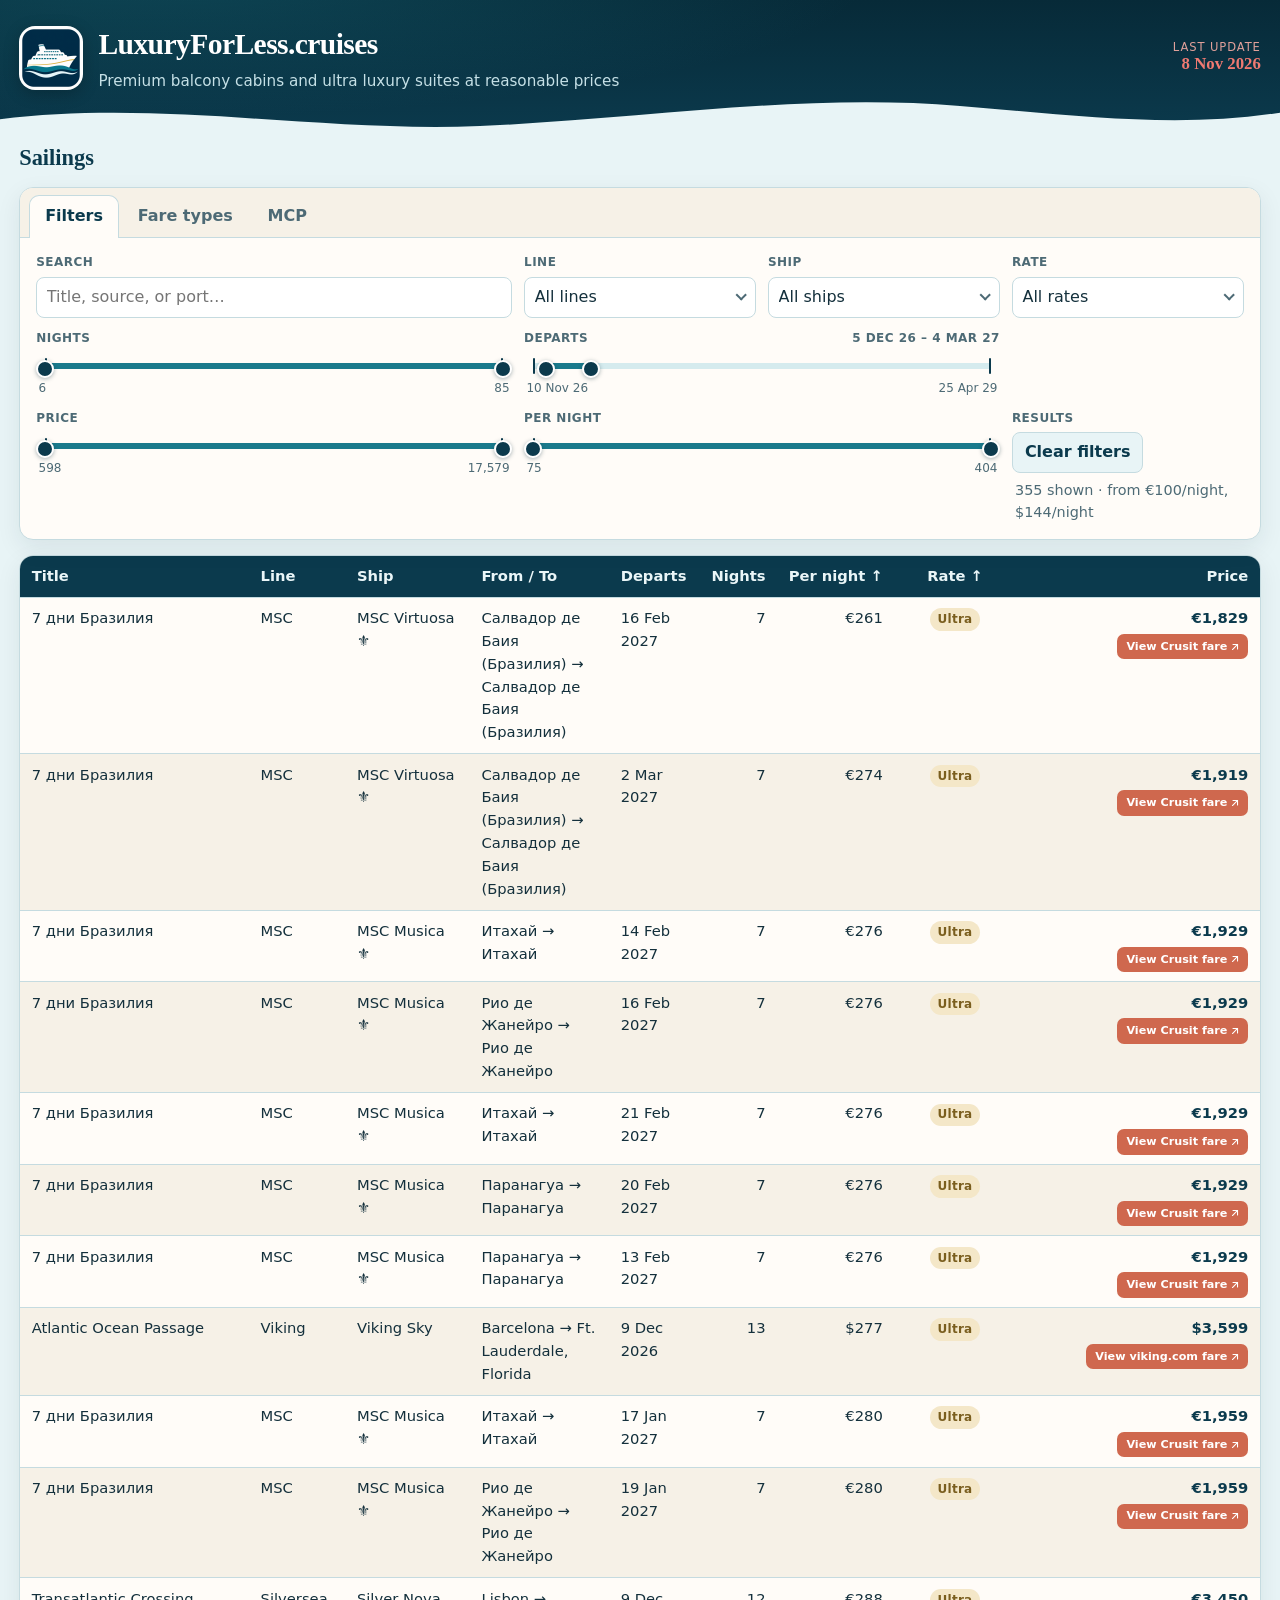
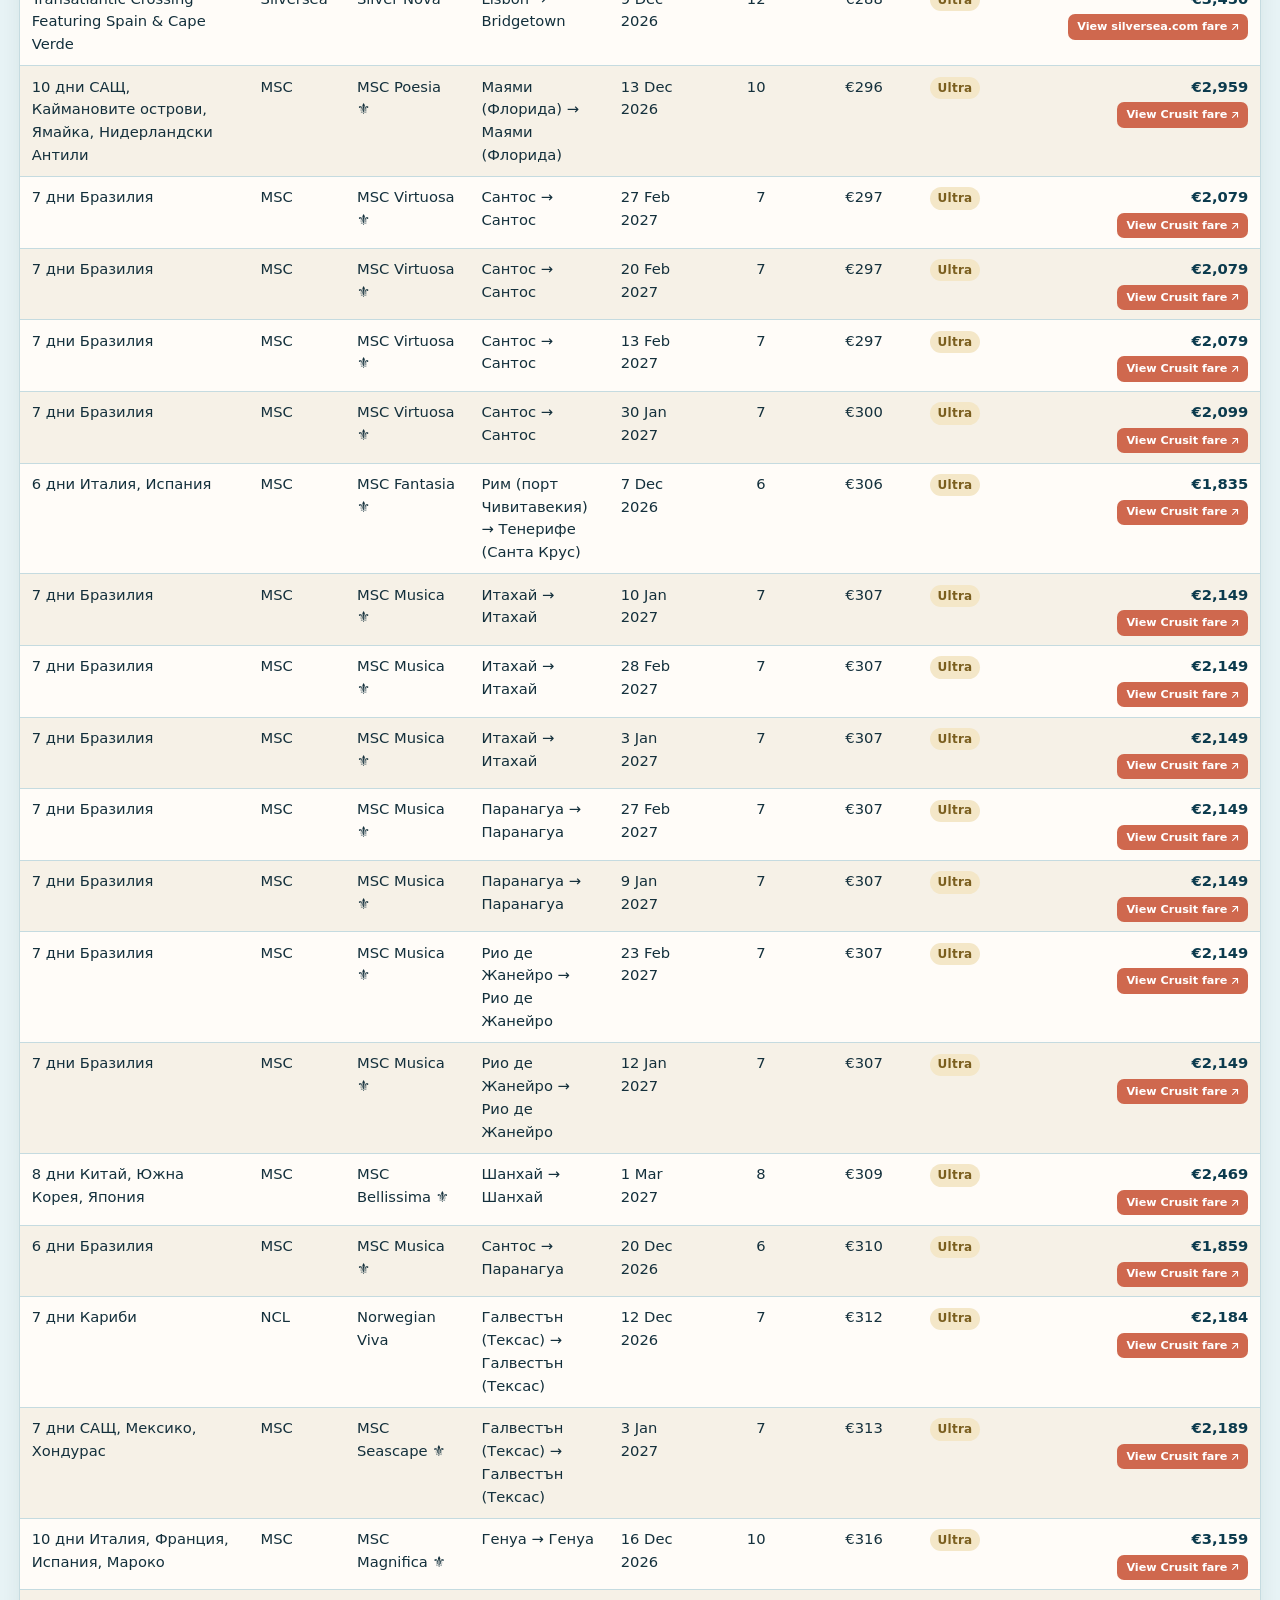
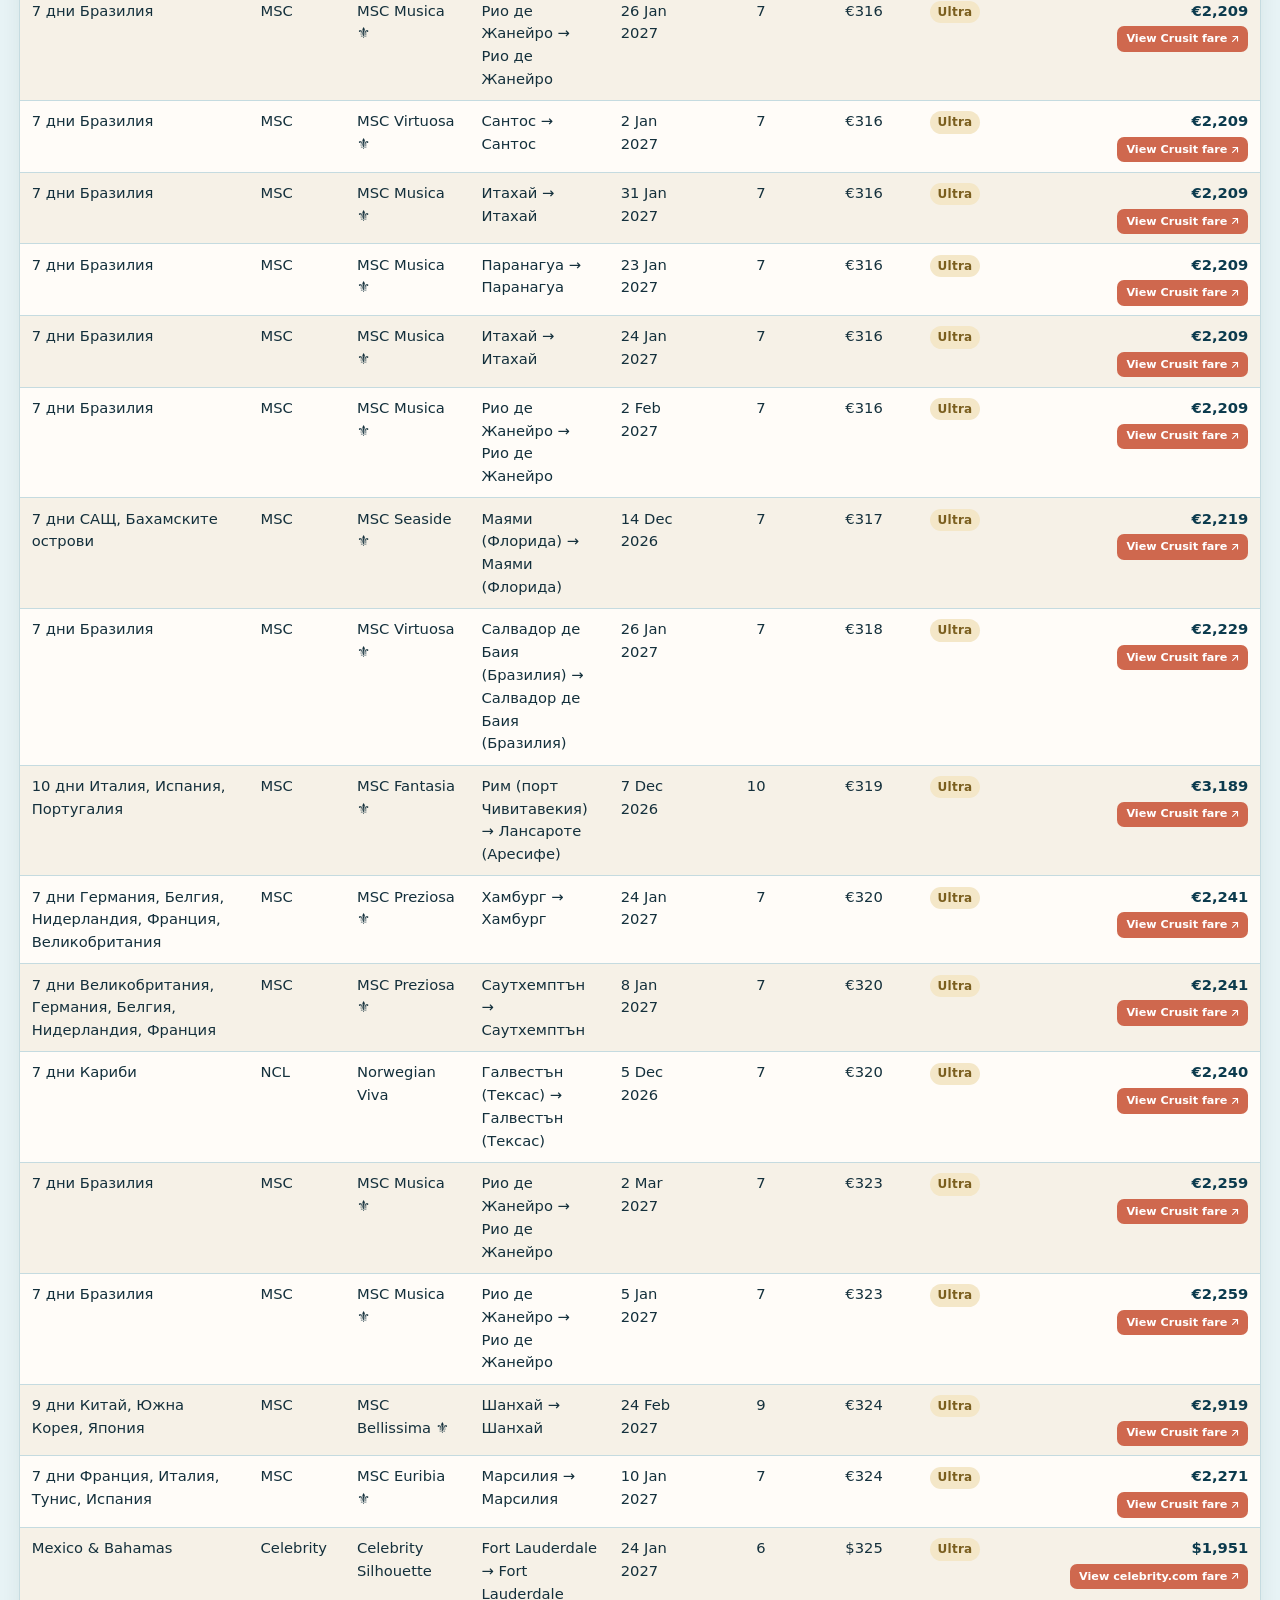
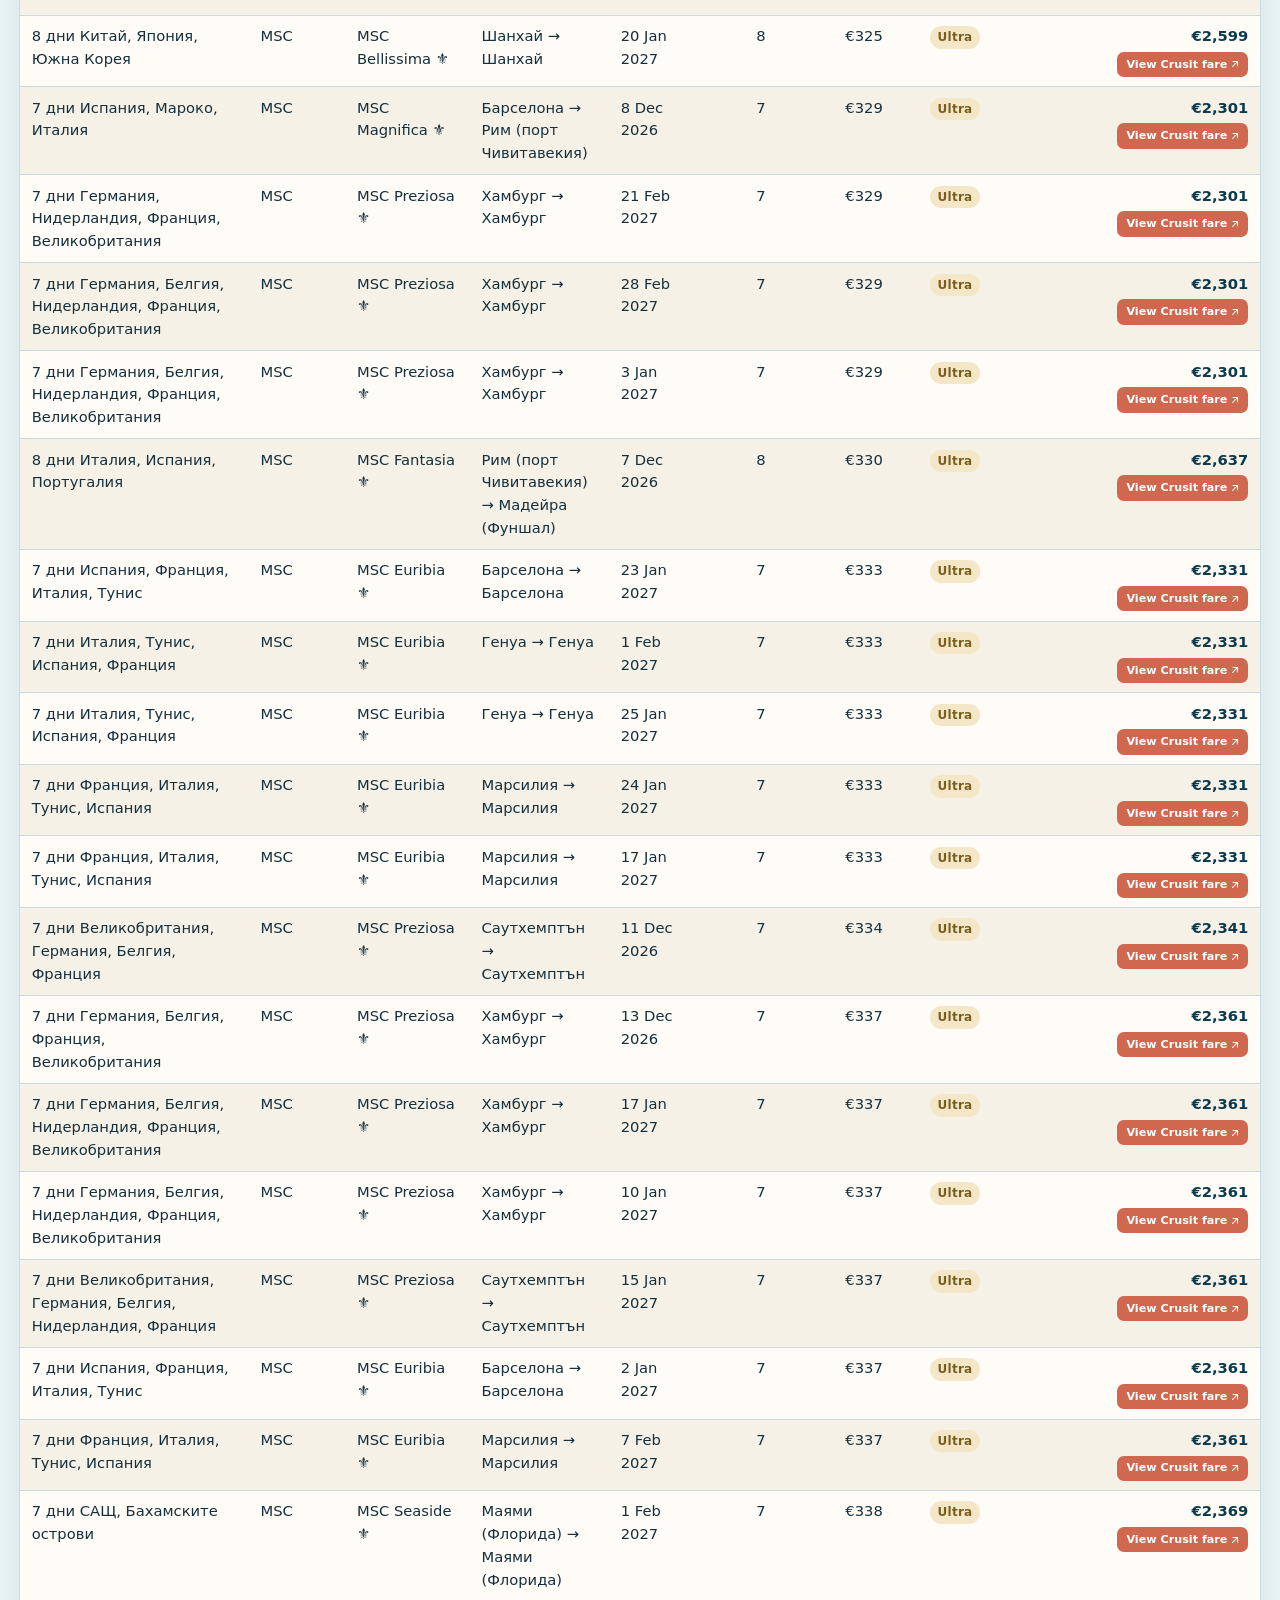
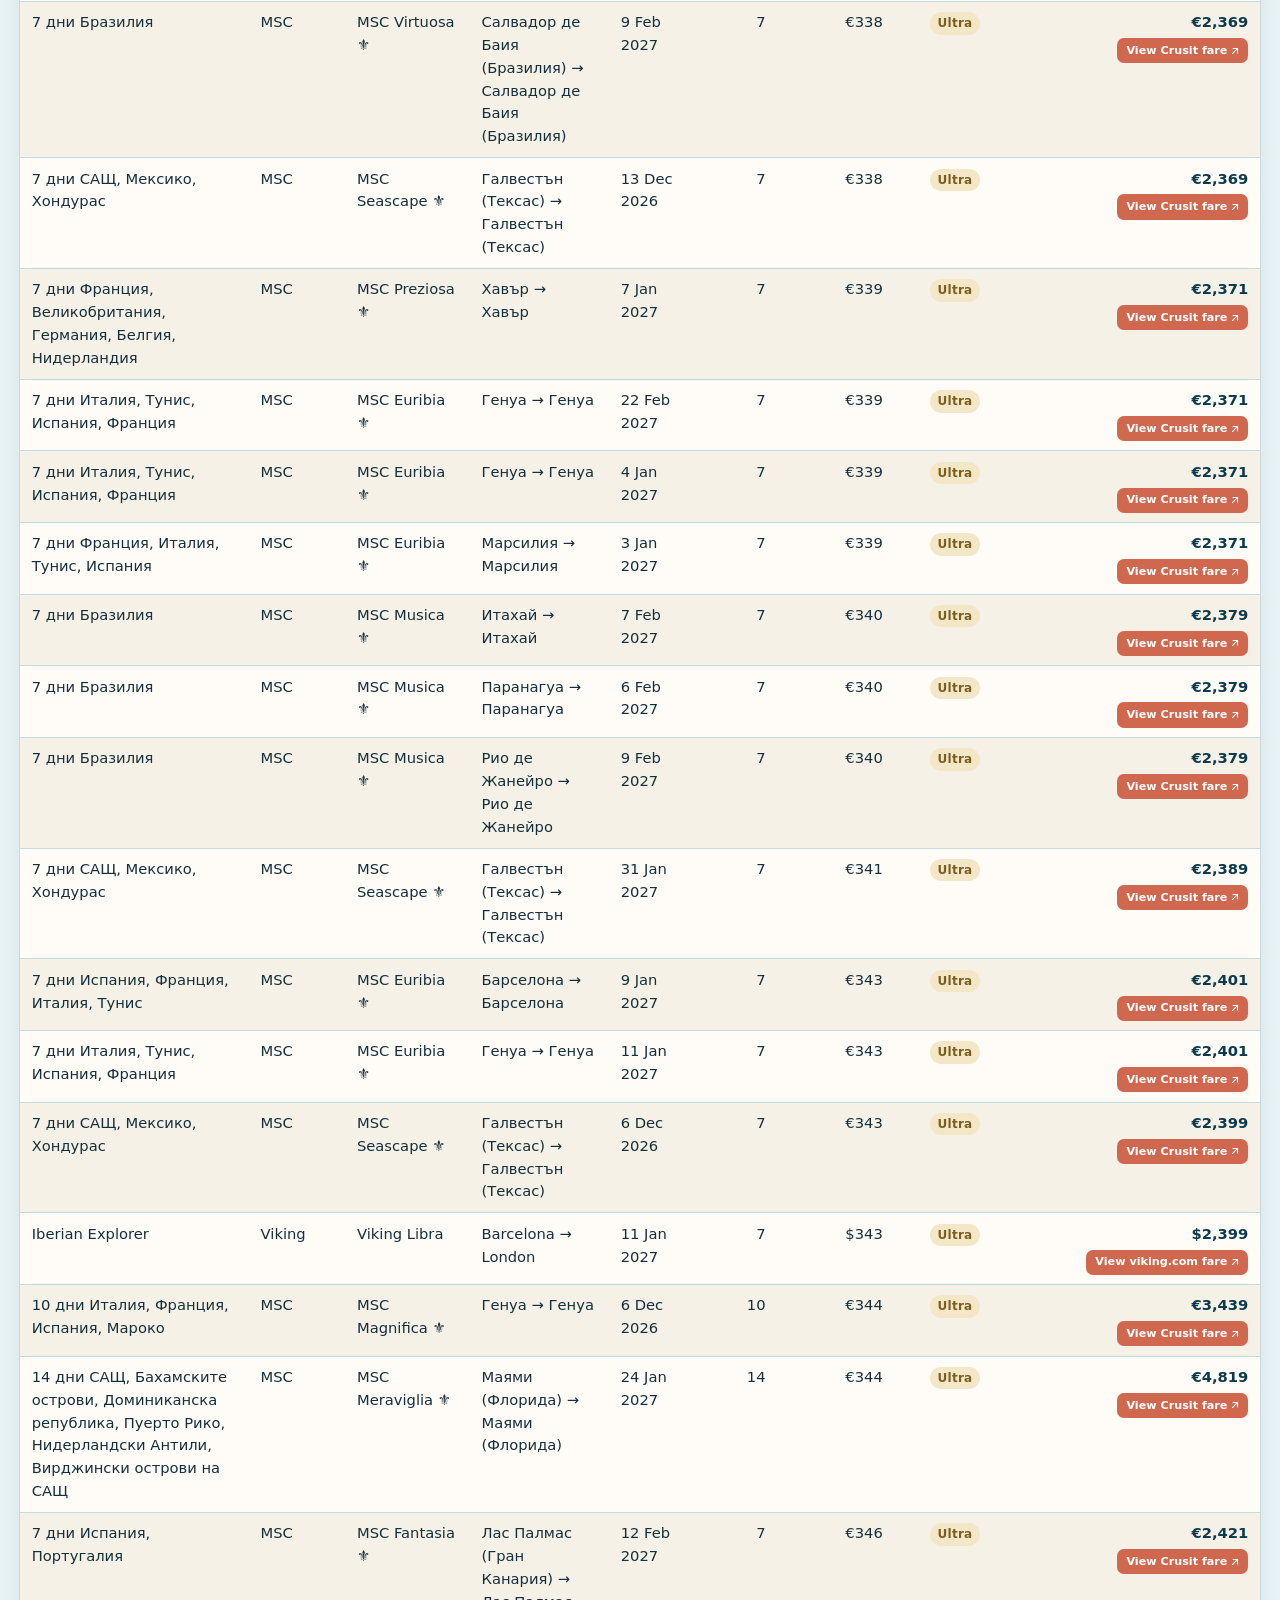
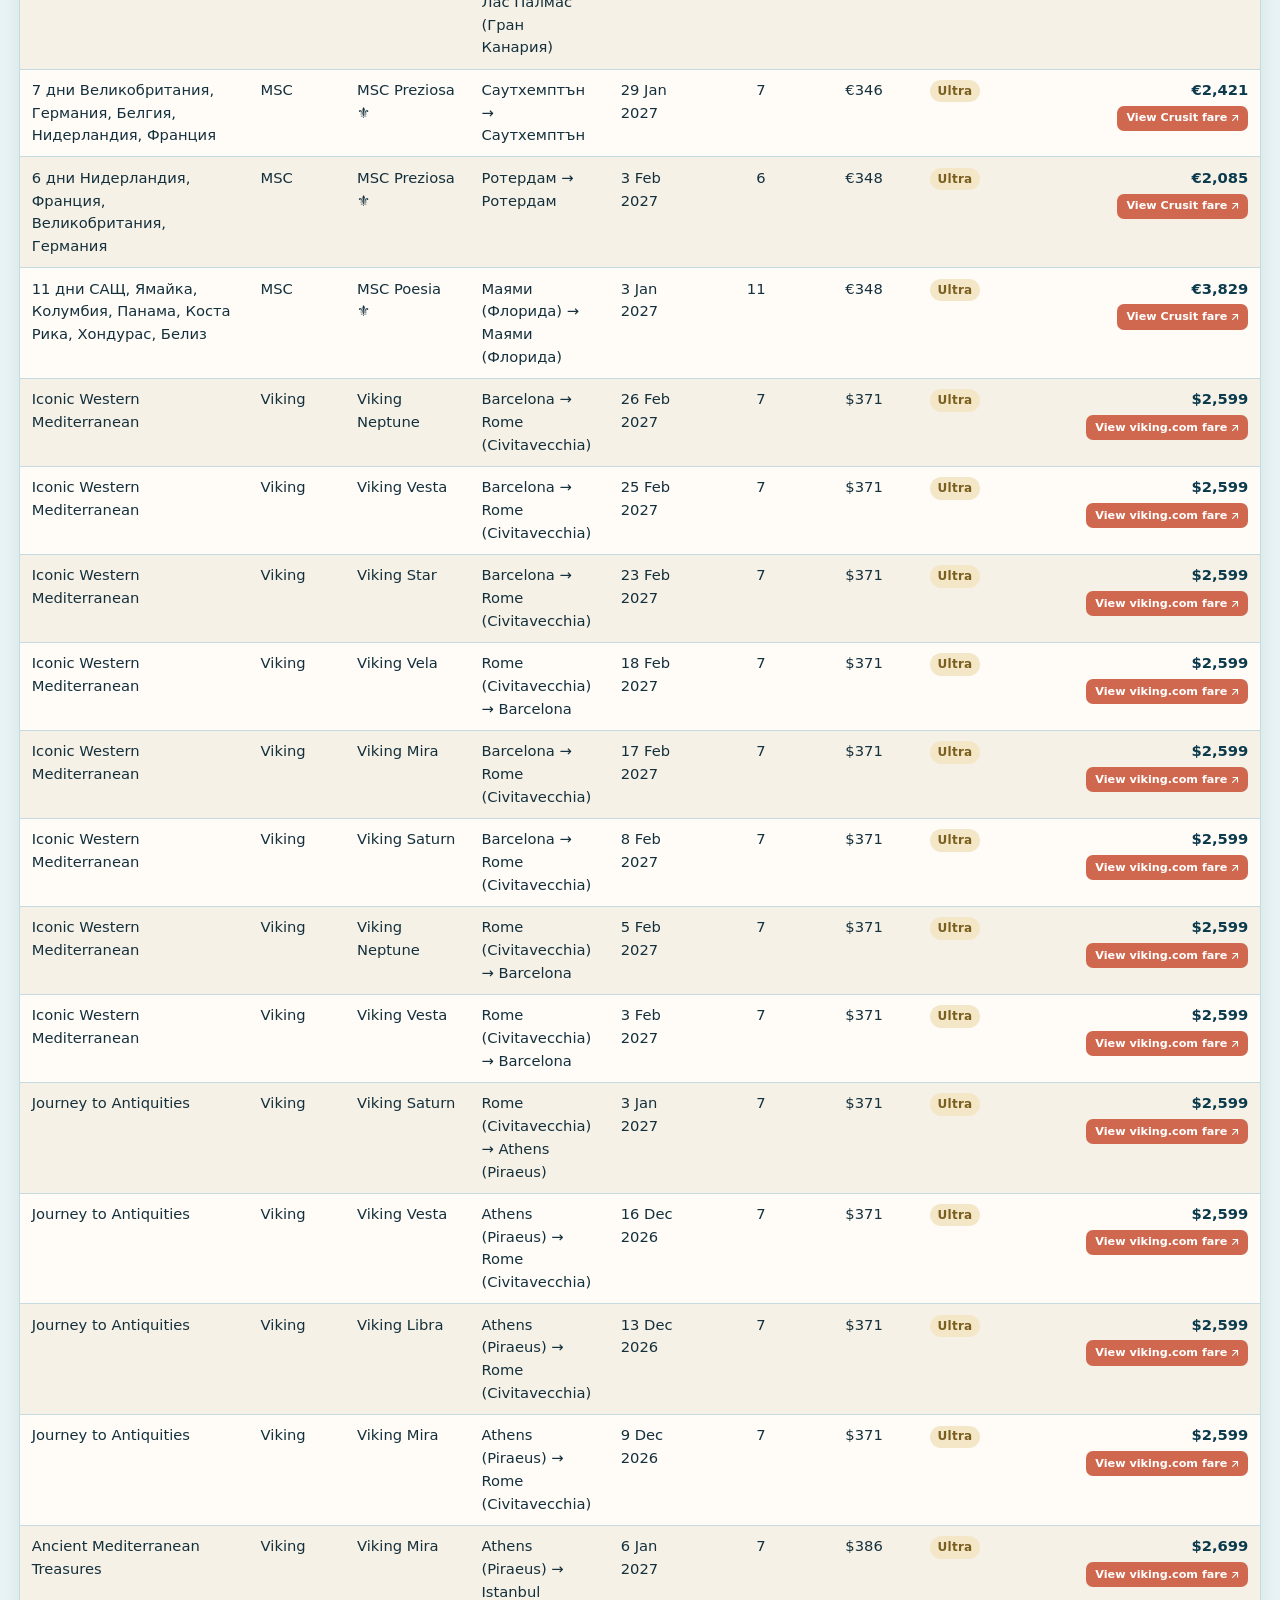
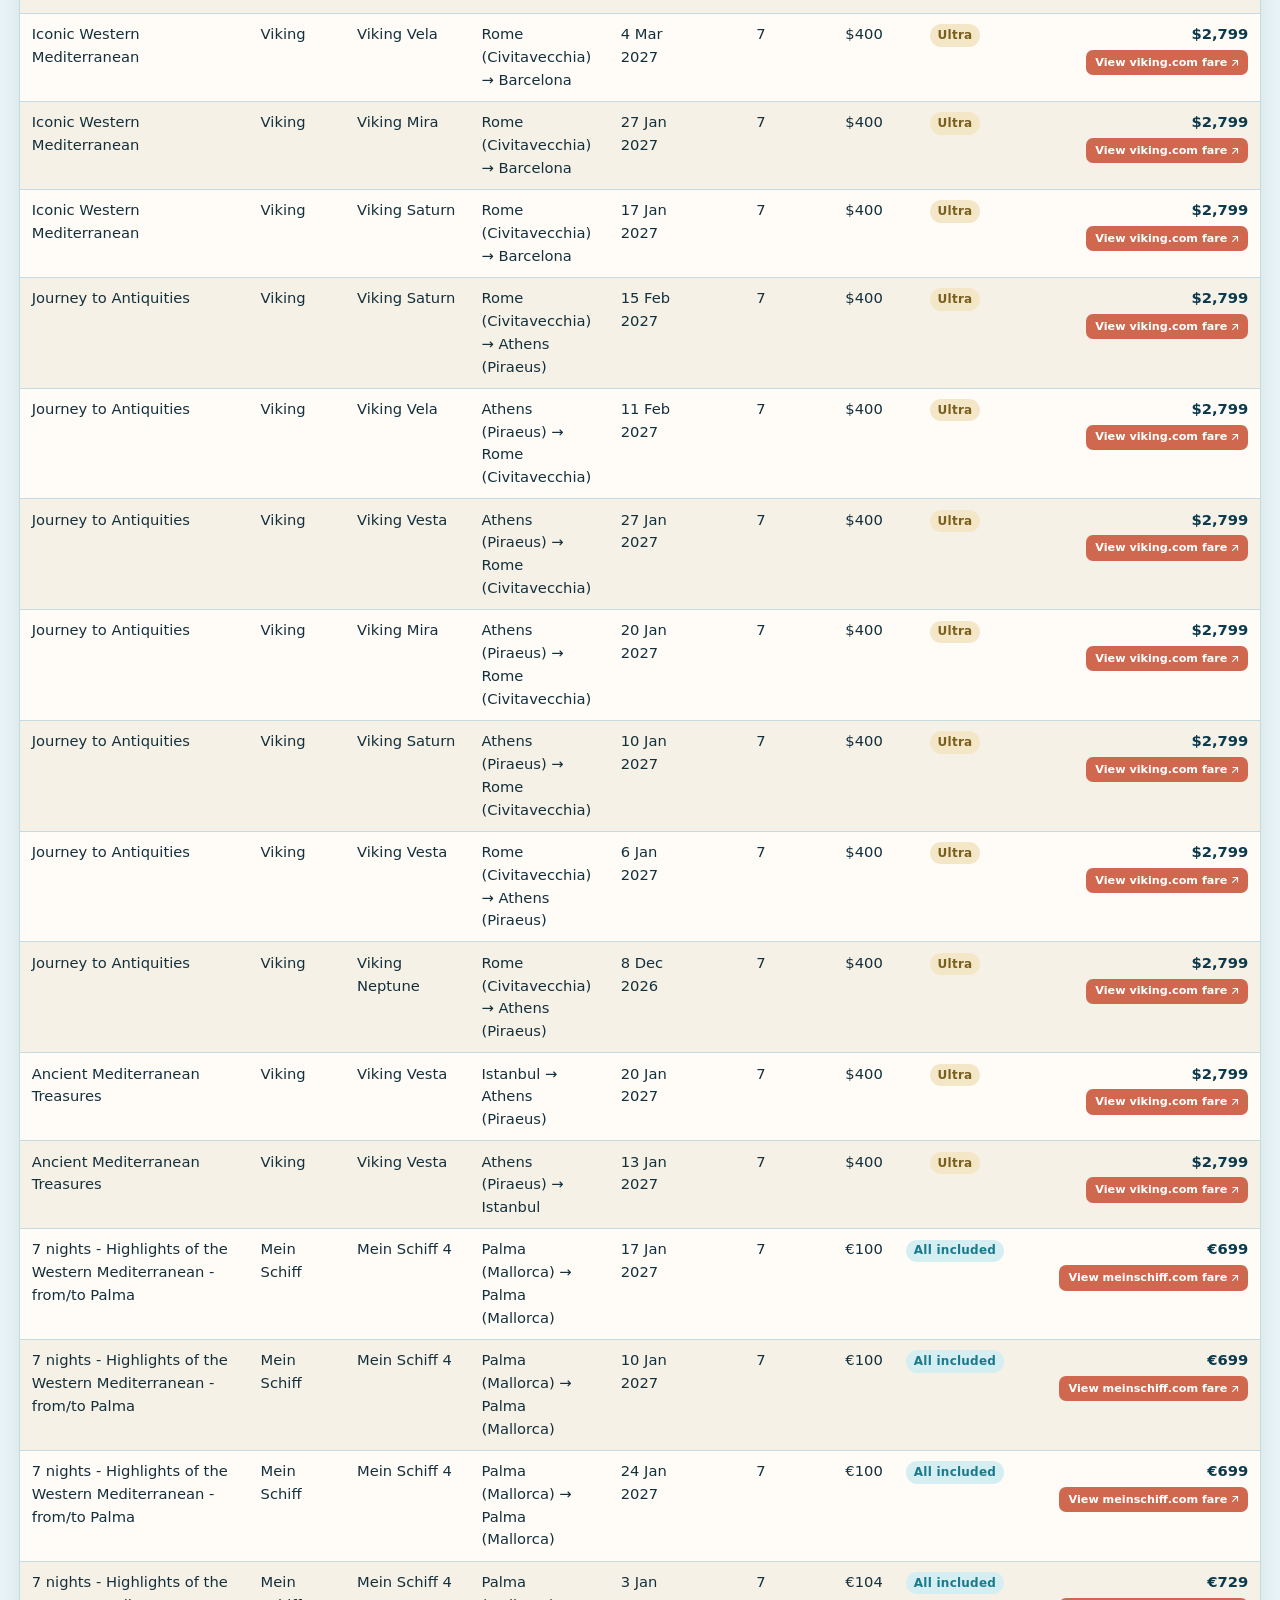
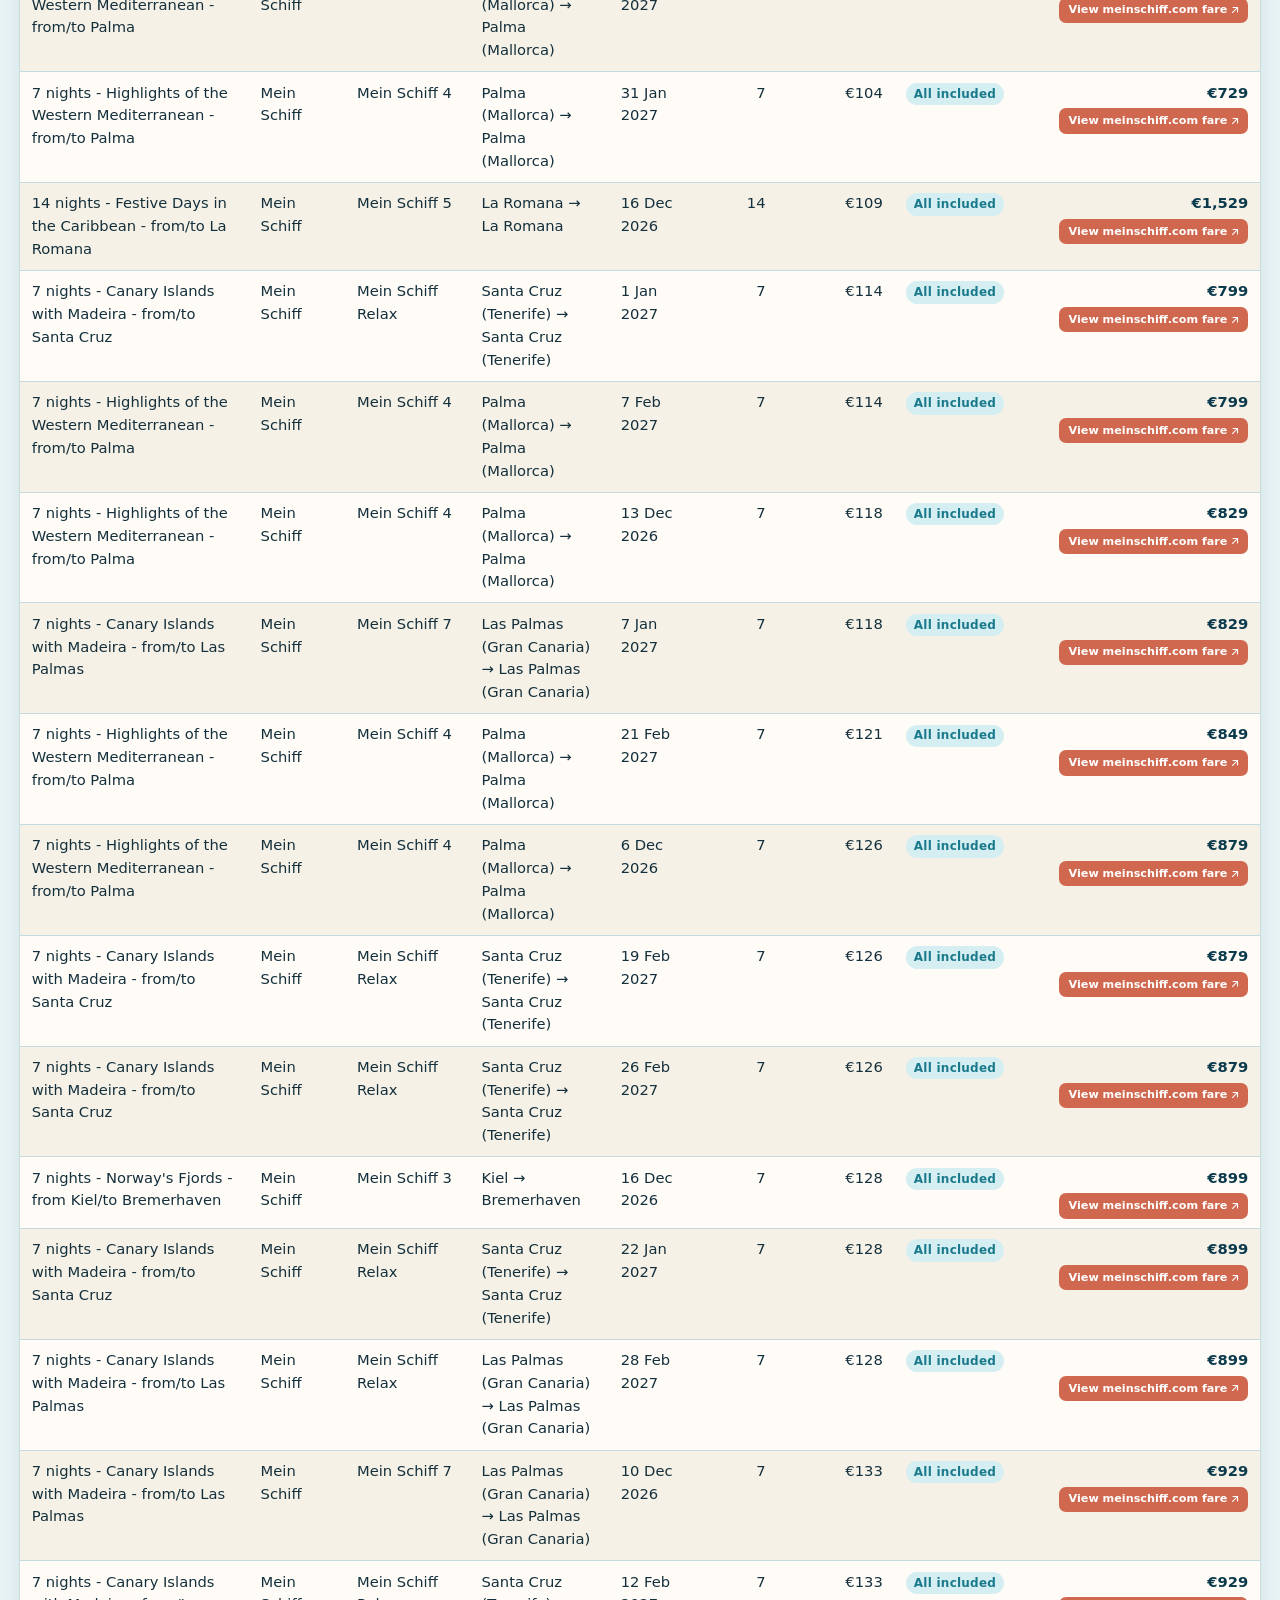
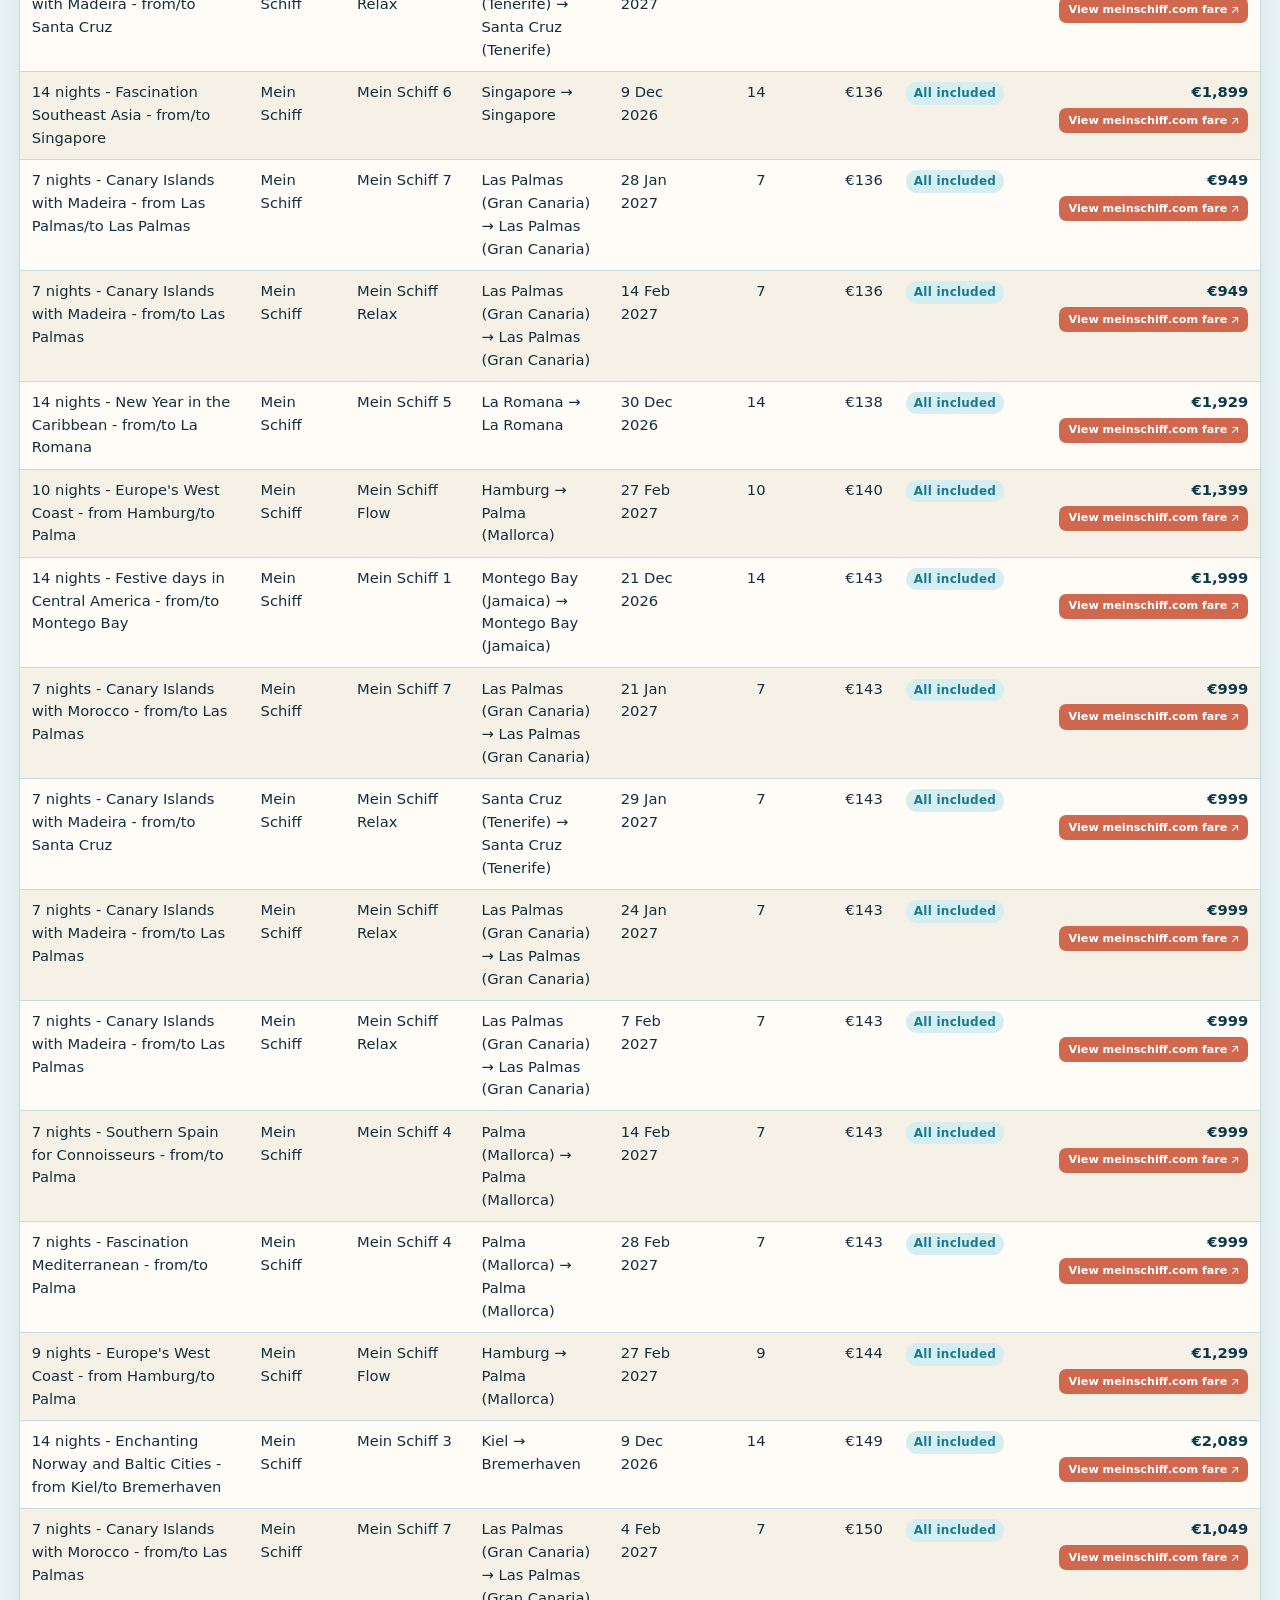
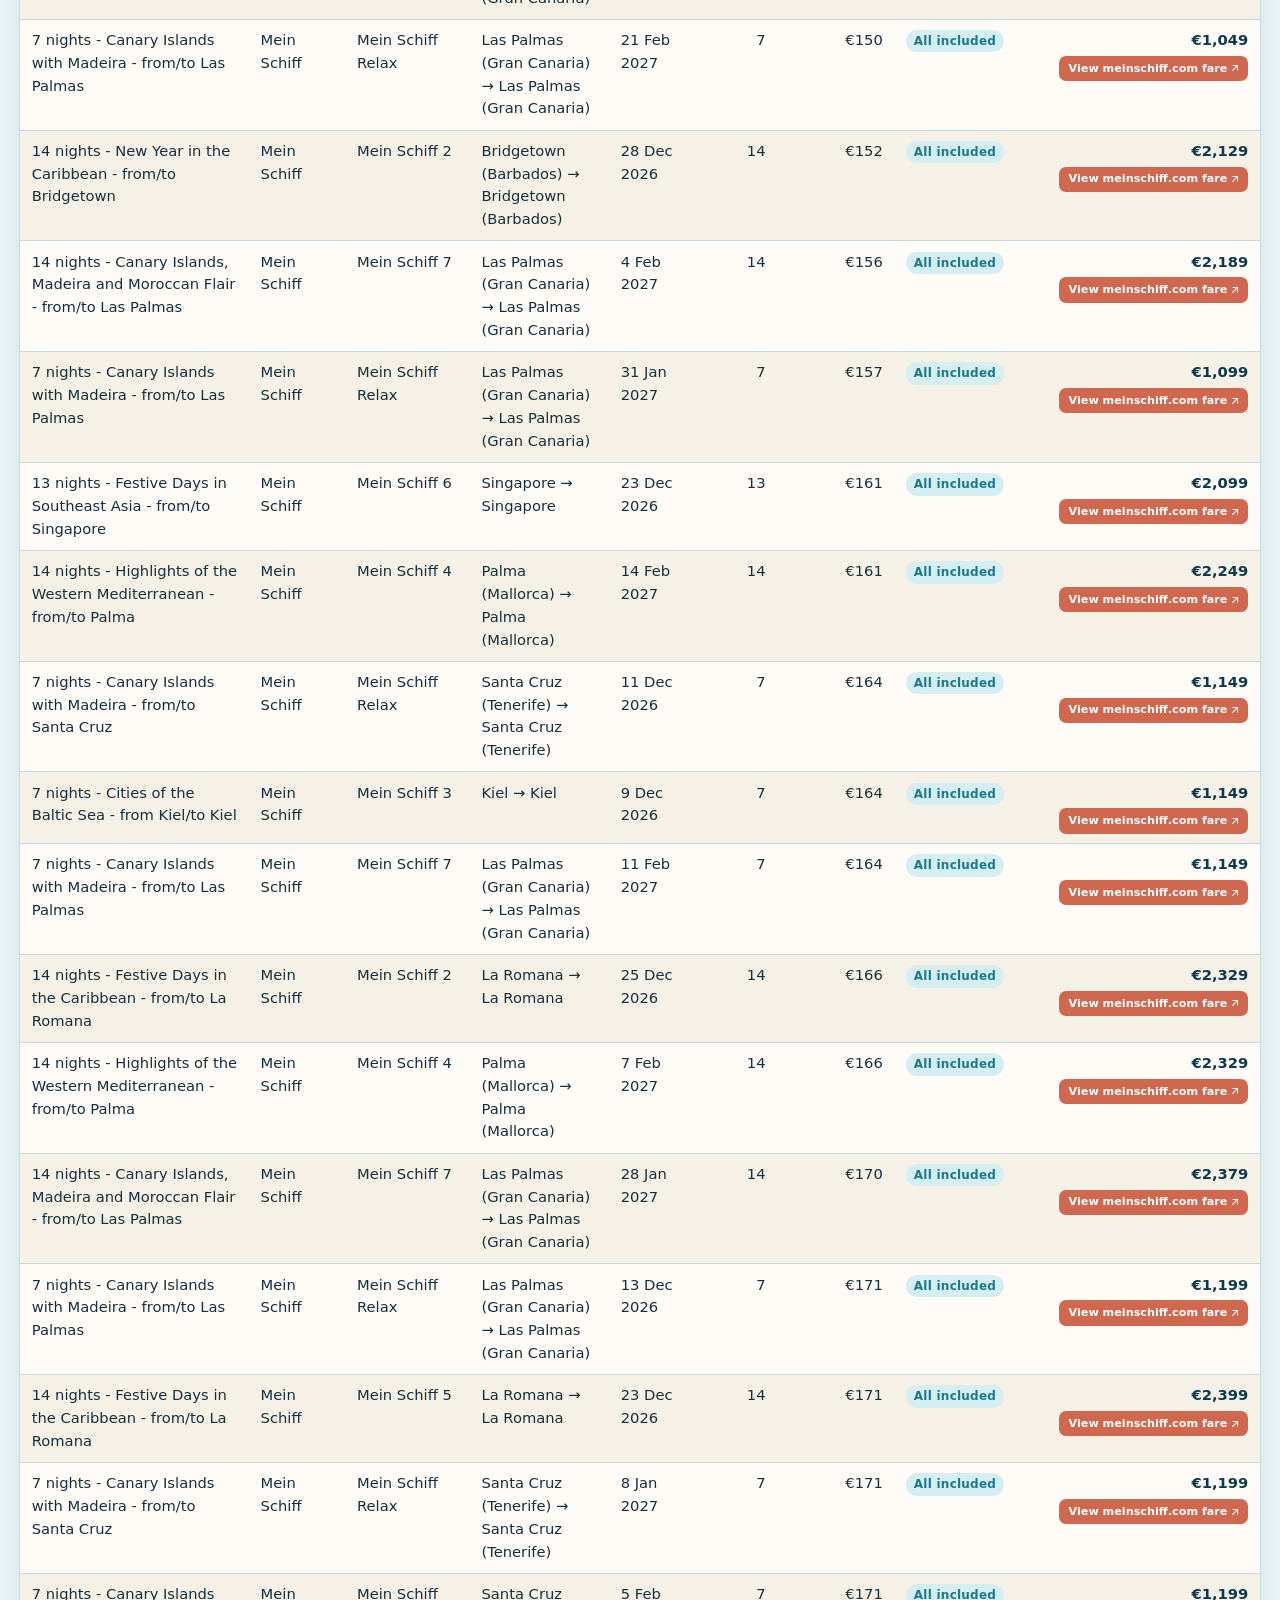
==== commit a9784f7a: "Update fares from all-20261108.csv" ====
--- a/bg/index.html
+++ b/bg/index.html
@@ -28,7 +28,7 @@
       </a>
       <p class="crawl-date">
         <span class="crawl-date-label">Last update</span>
-        <time datetime="2026-11-06">6 Nov 2026</time>
+        <time datetime="2026-11-08">8 Nov 2026</time>
       </p>
     </div>
   </header>
@@ -195,7 +195,7 @@
         <a href="./index.html" aria-current="page">Sailings</a>
         <a href="./about.html">About us</a>
       </nav>
-      <p>Built 2026-11-06 from all-20261106.csv. Open this folder in a browser; nothing is fetched from a server.</p>
+      <p>Built 2026-11-08 from all-20261108.csv. Open this folder in a browser; nothing is fetched from a server.</p>
     </footer>
   </main>
   <script src="./js/data.js"></script>
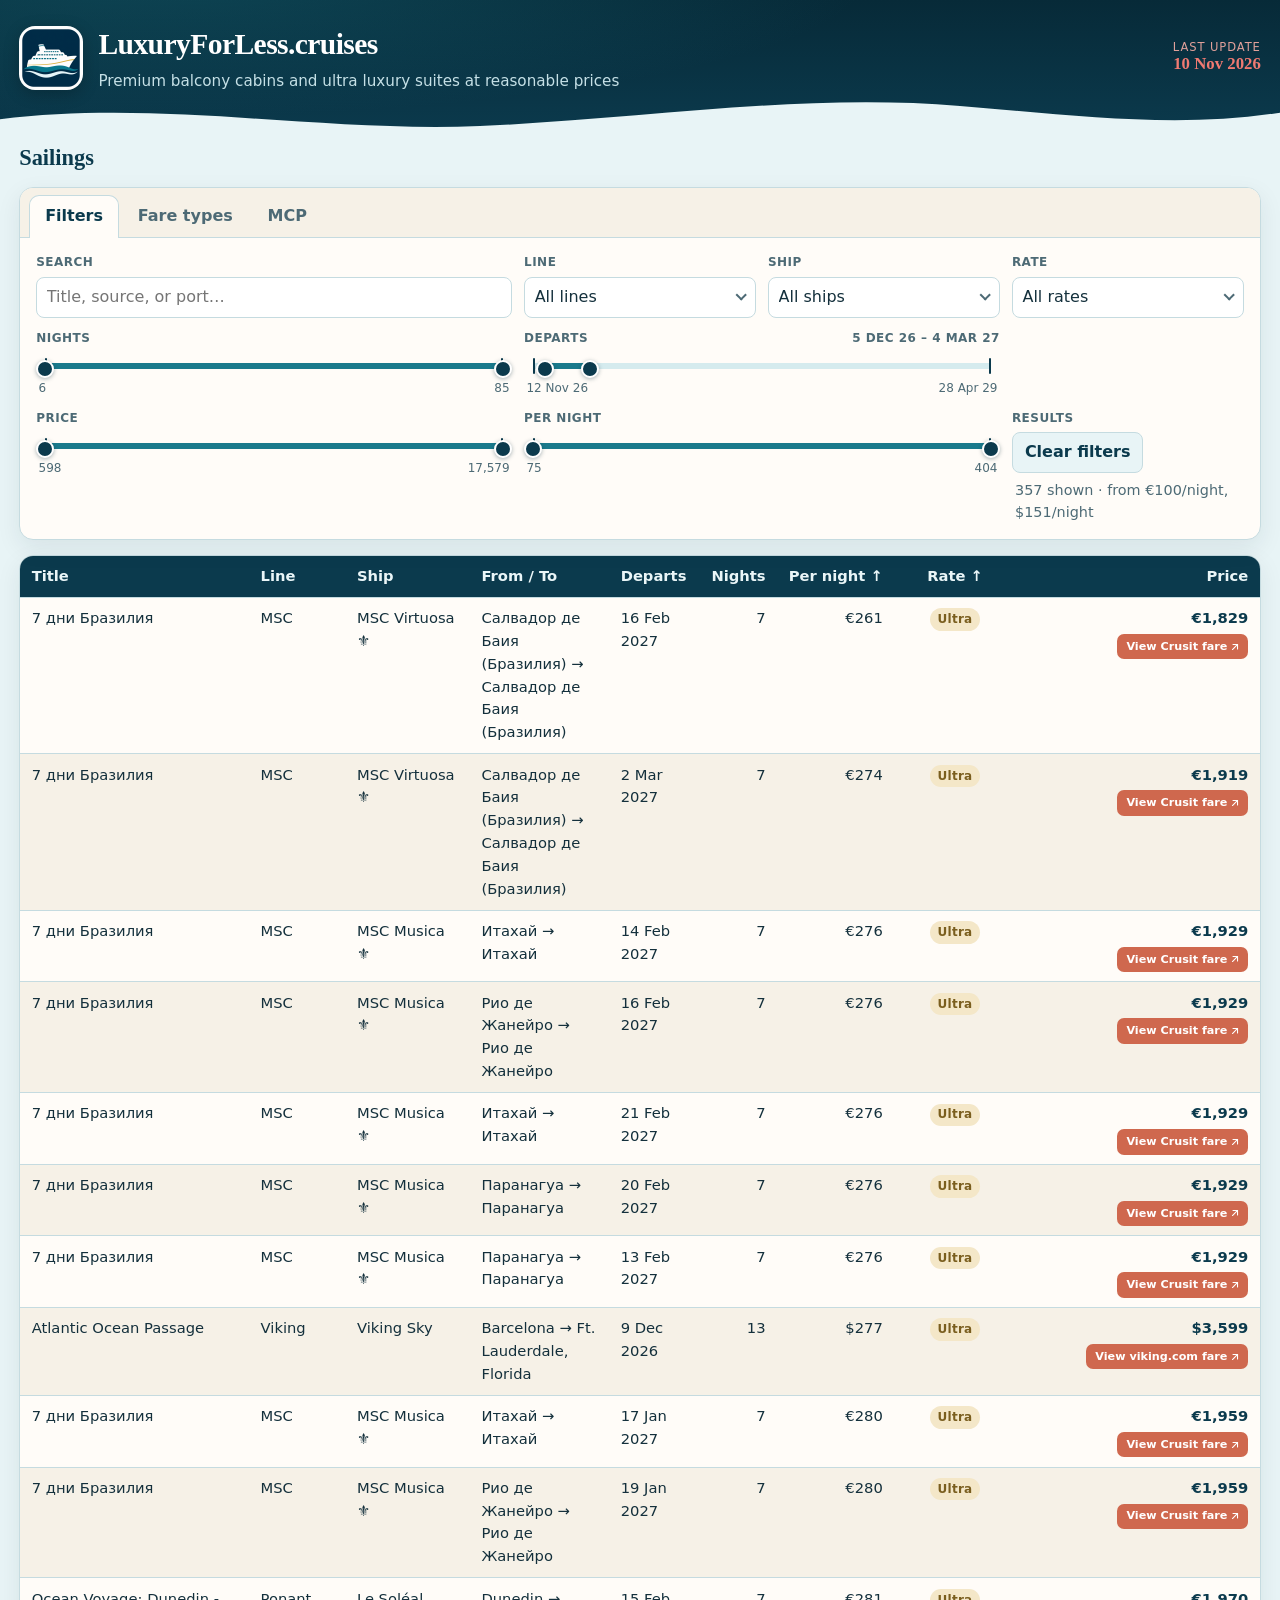
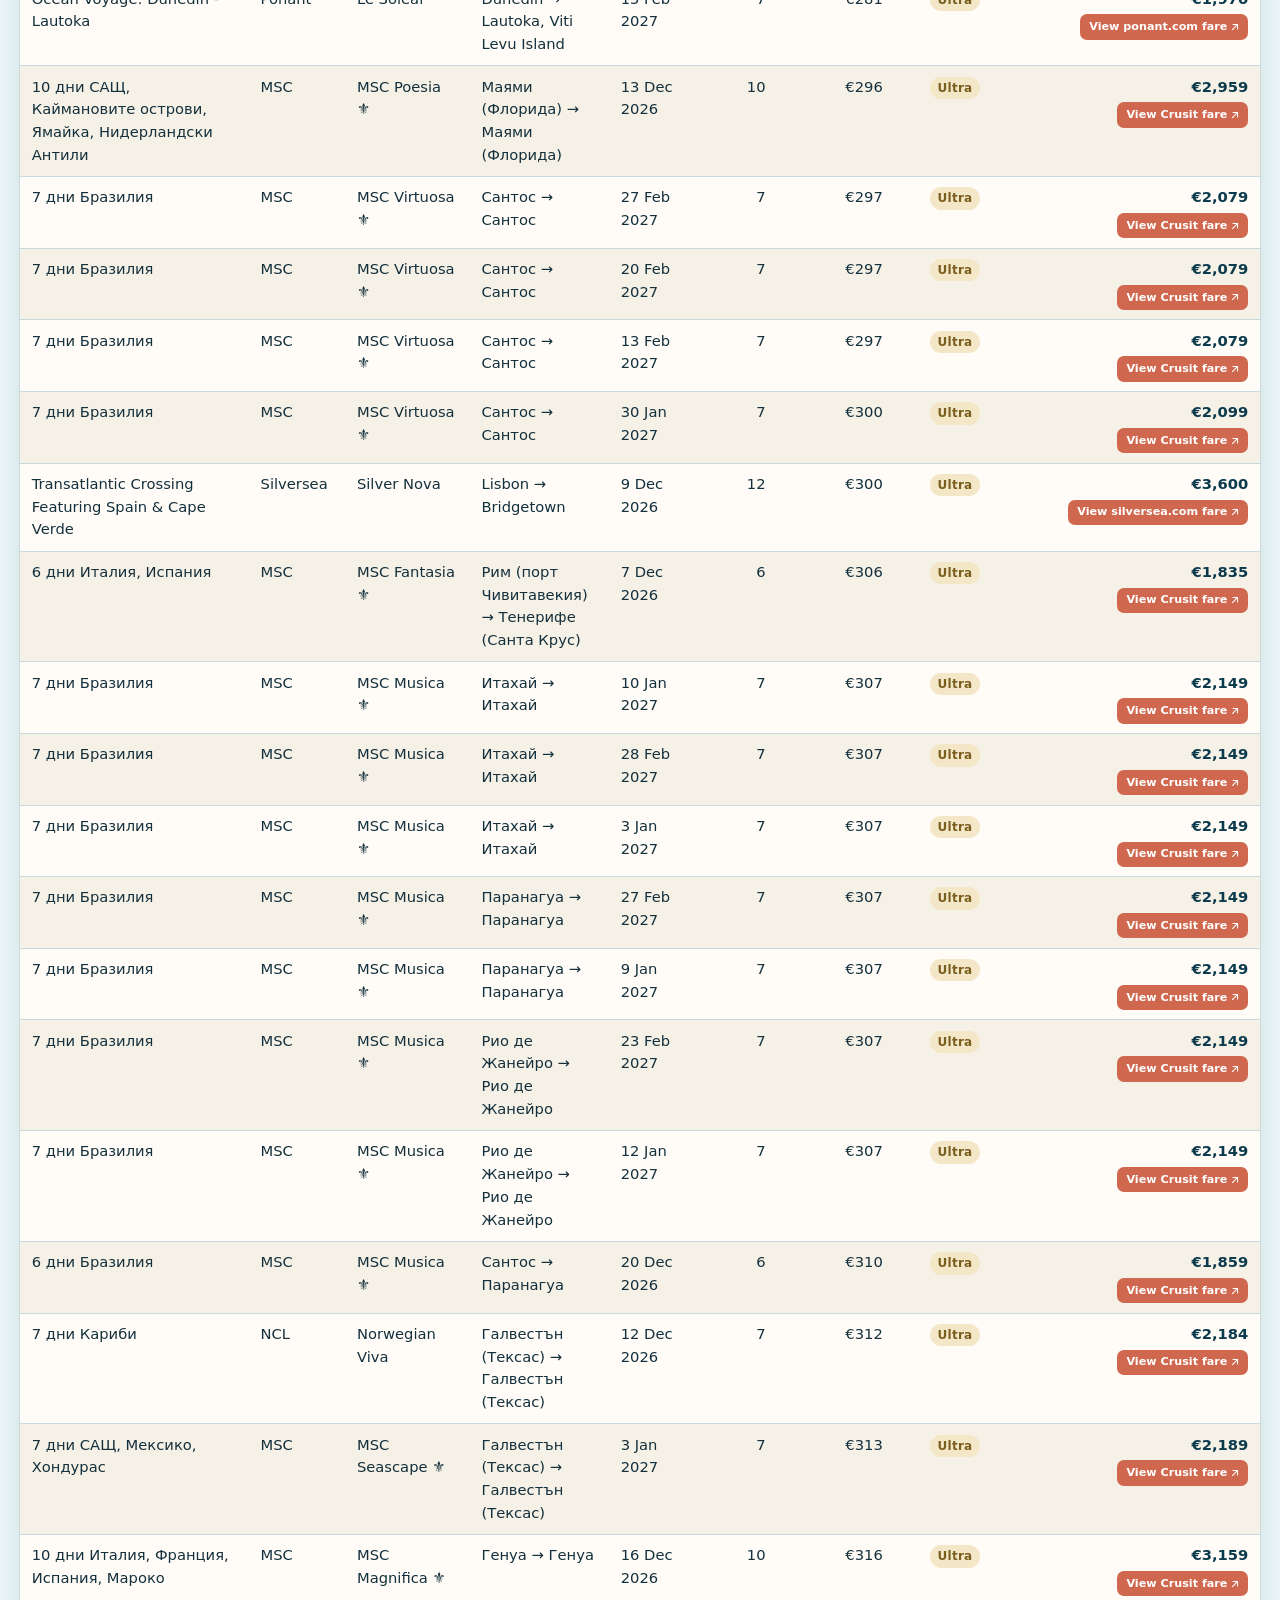
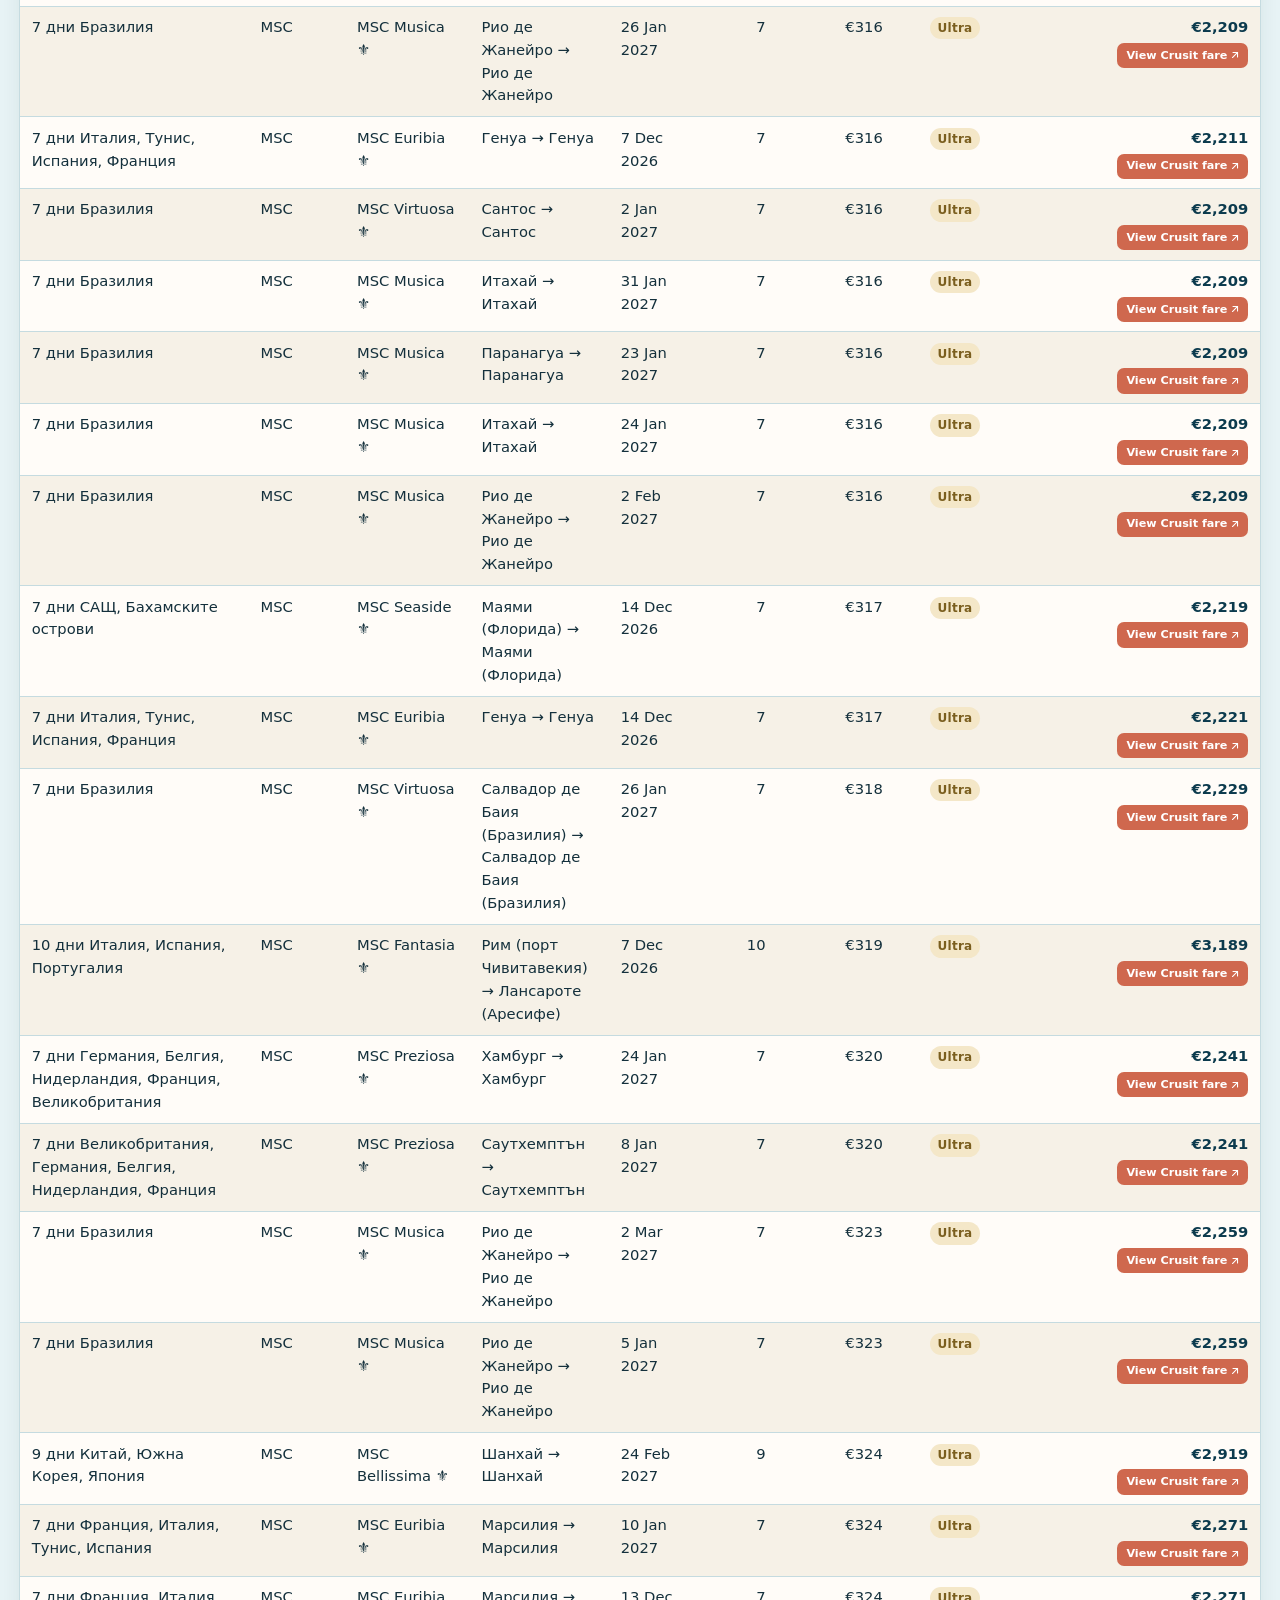
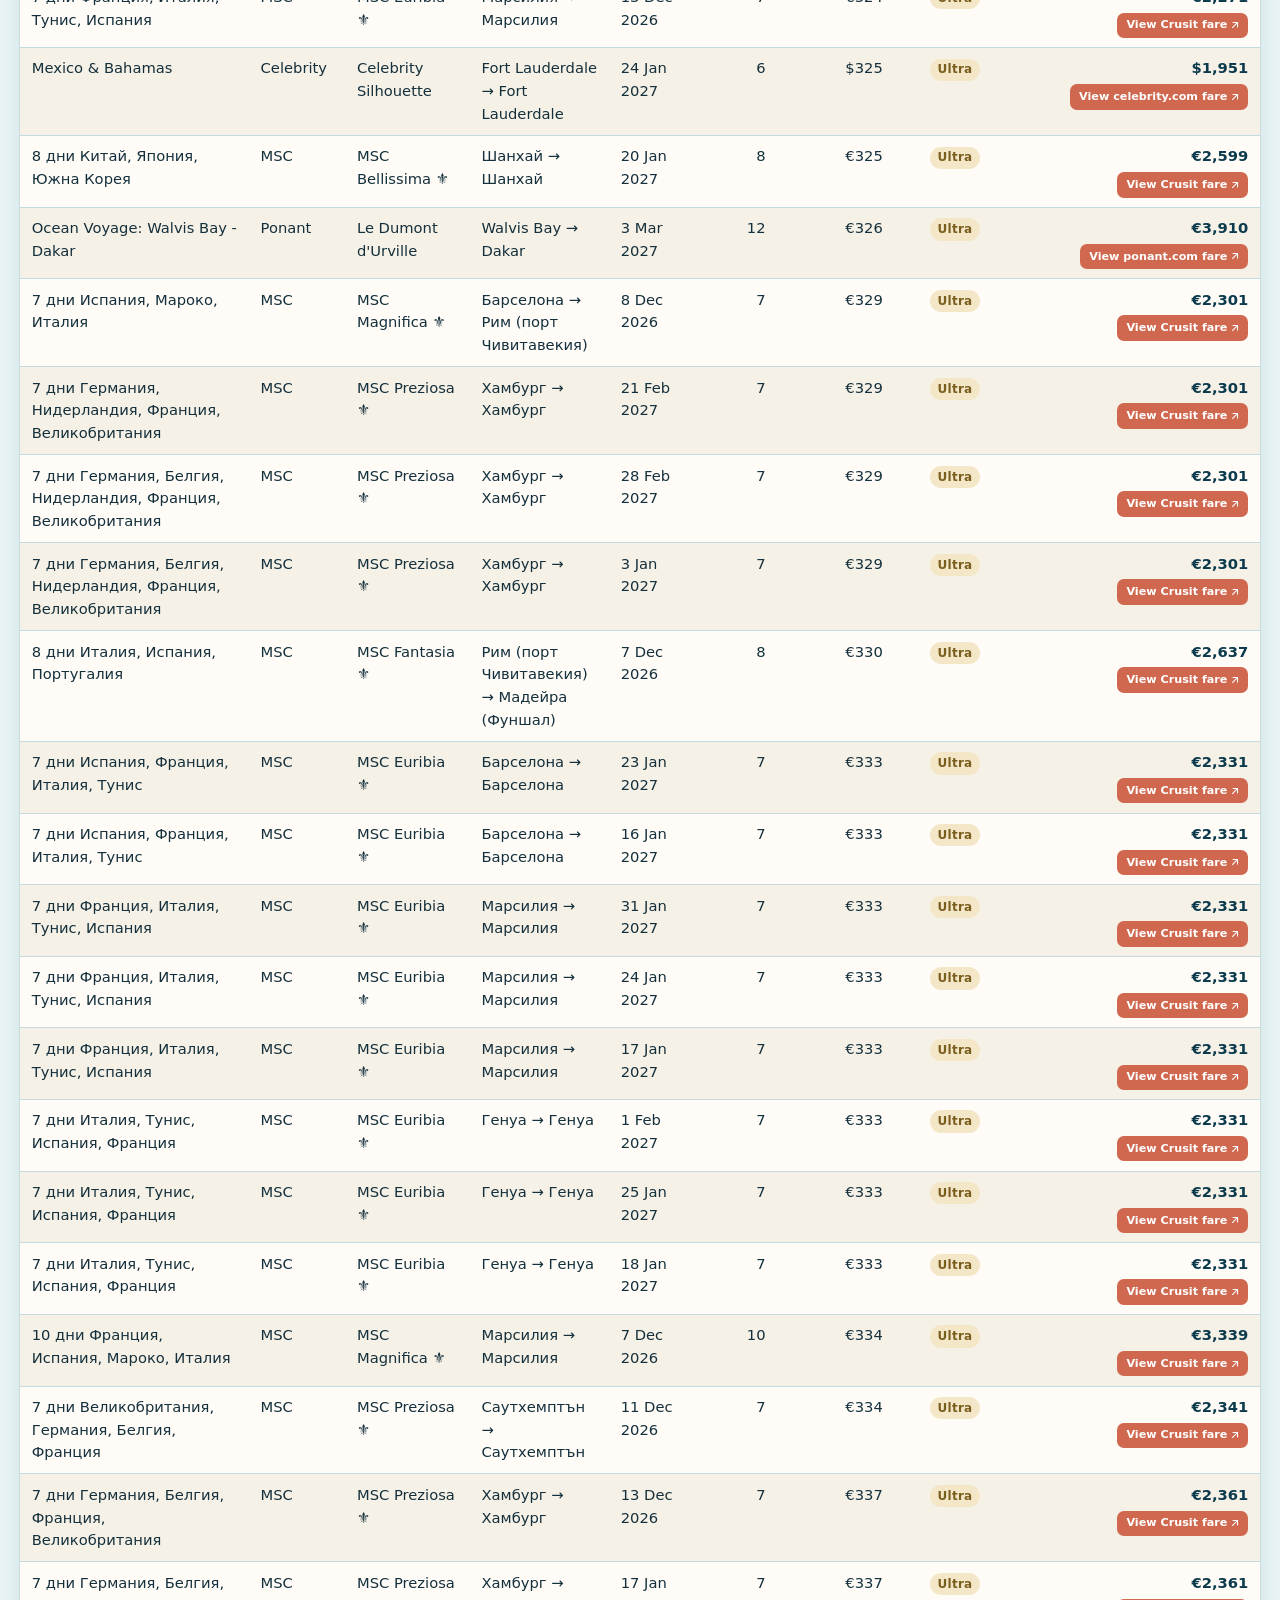
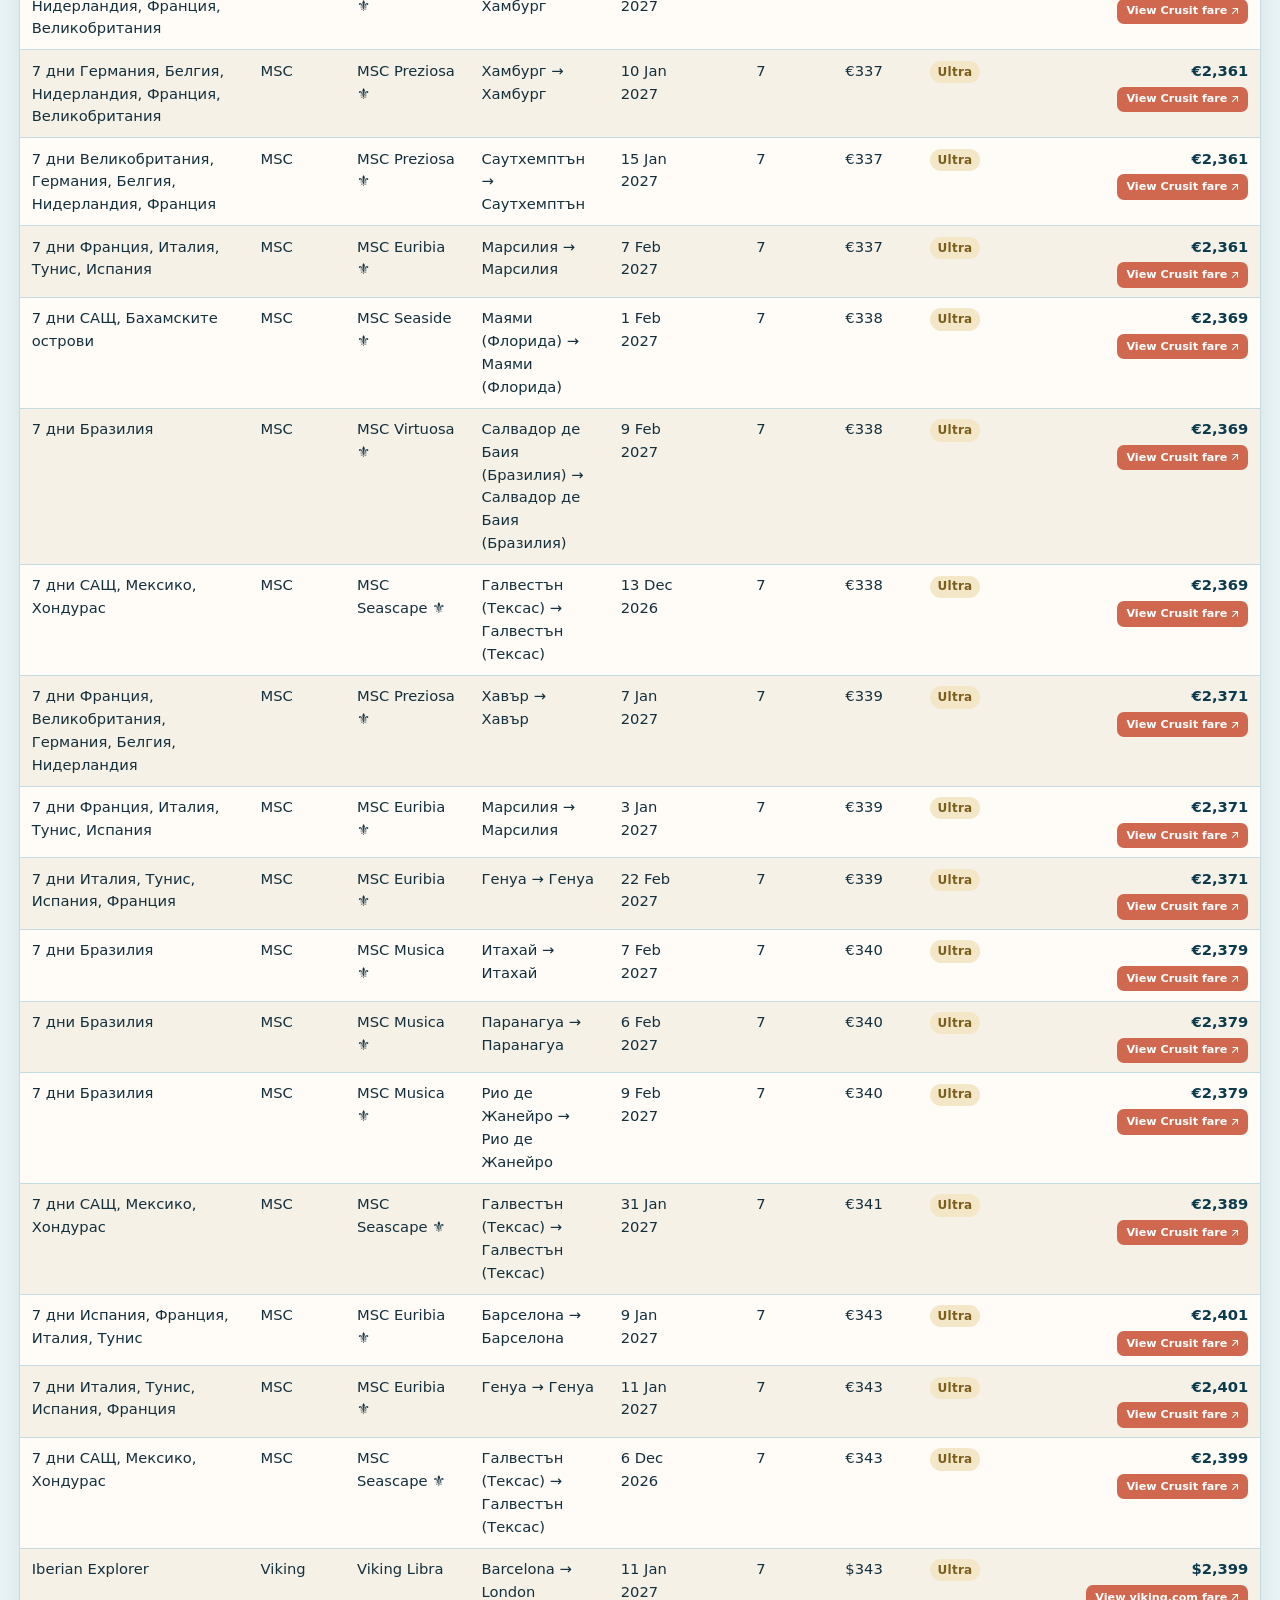
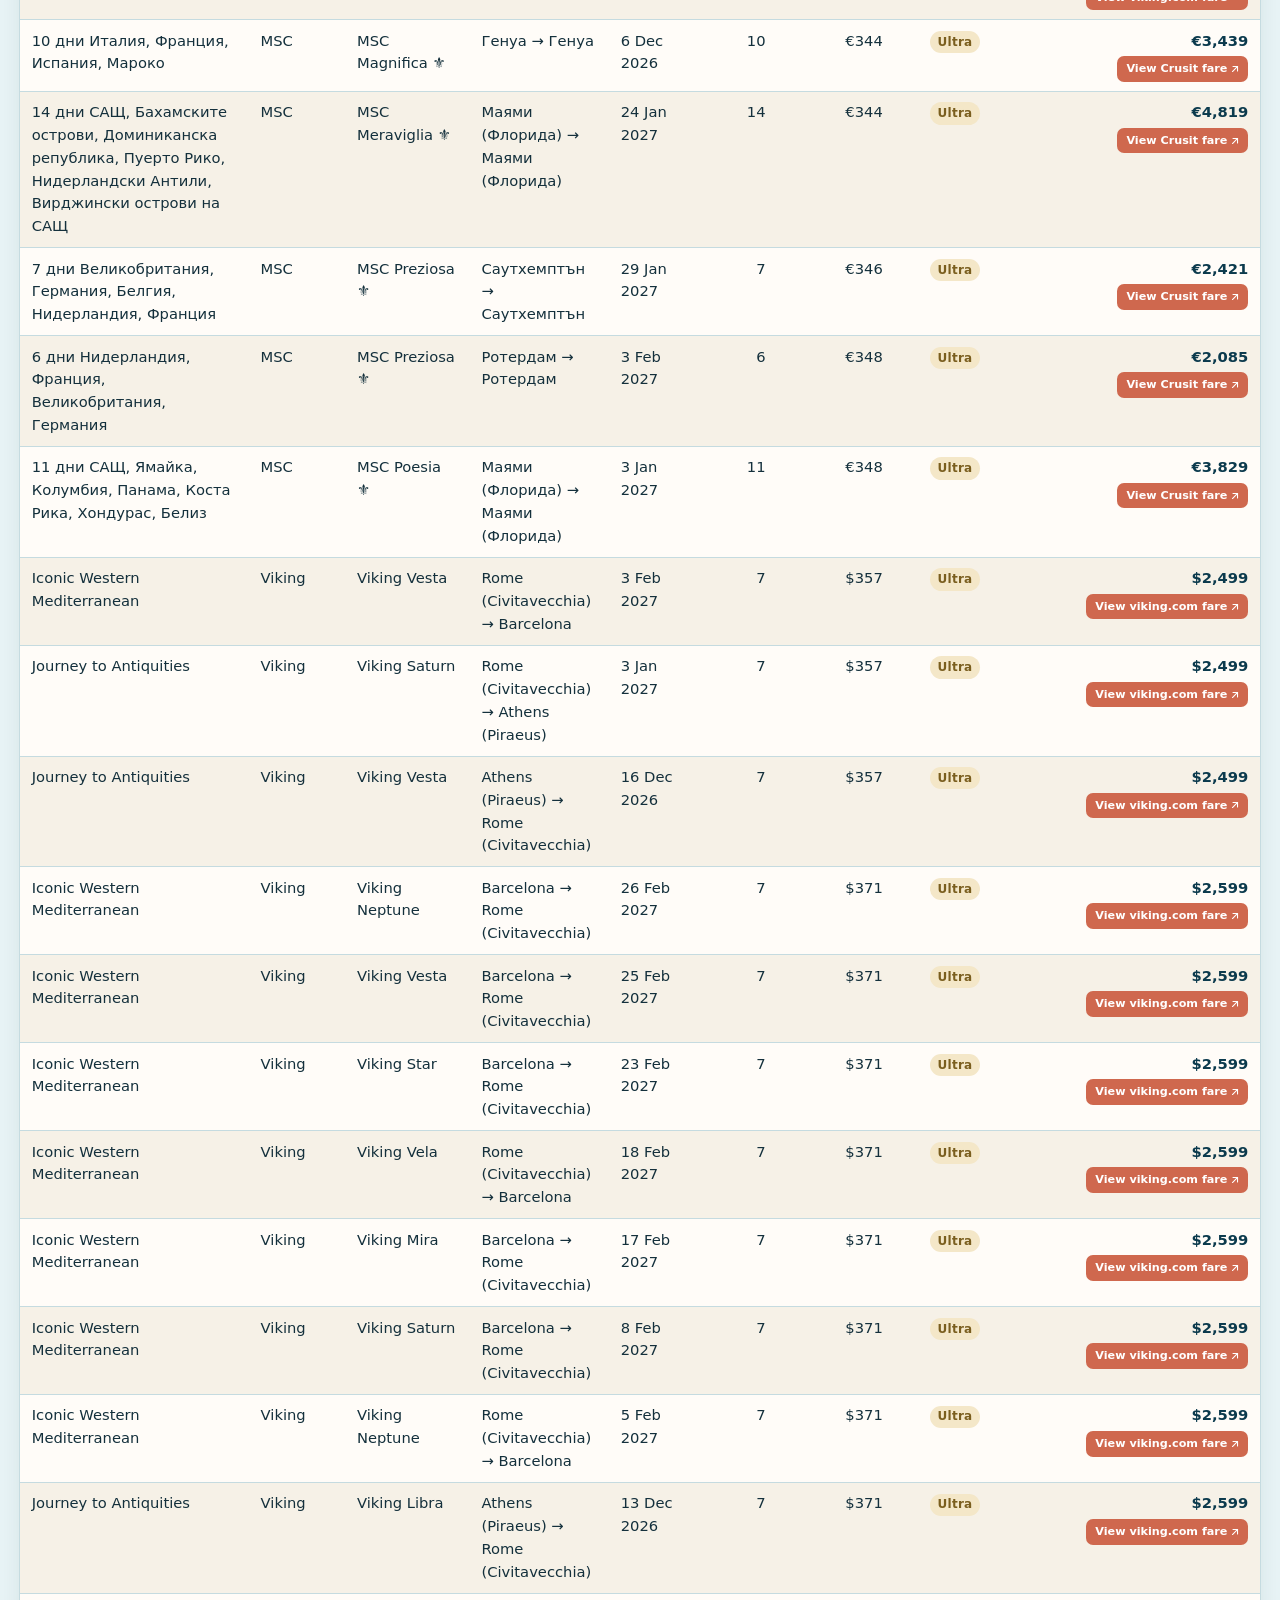
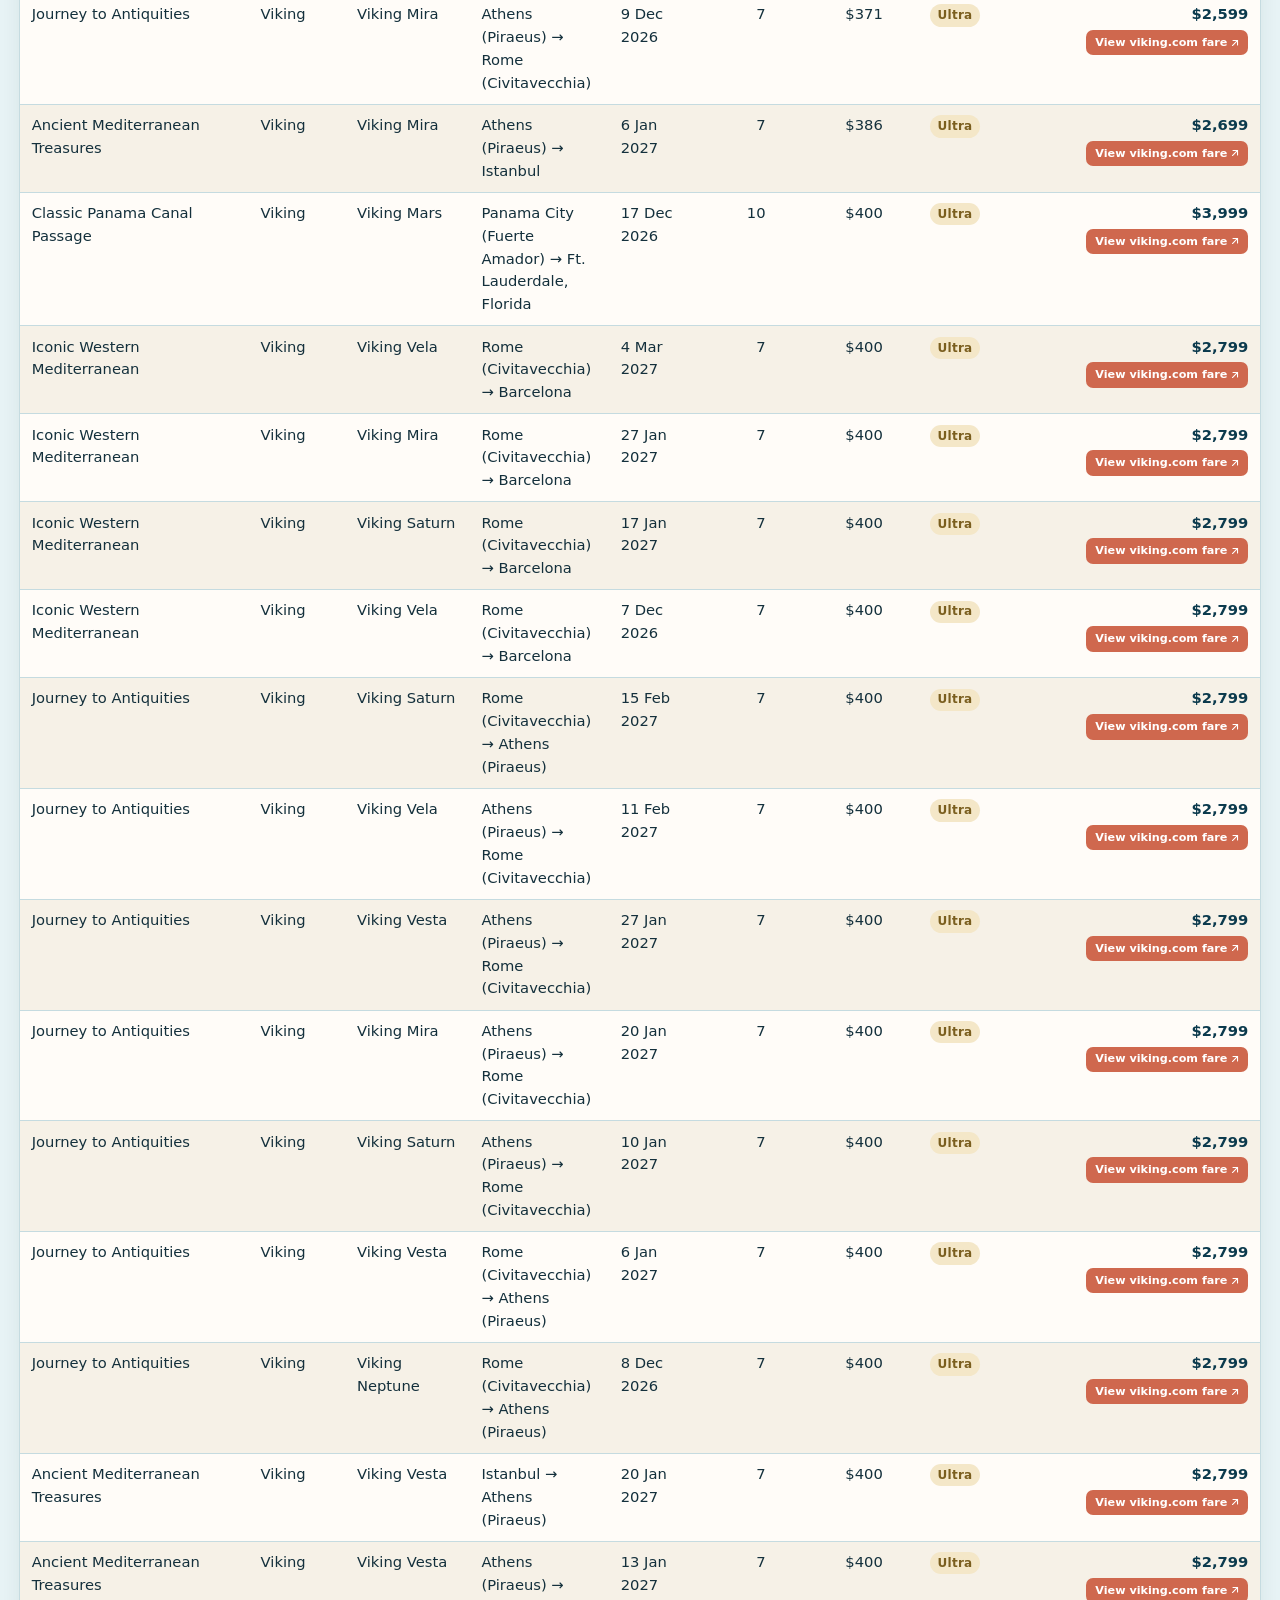
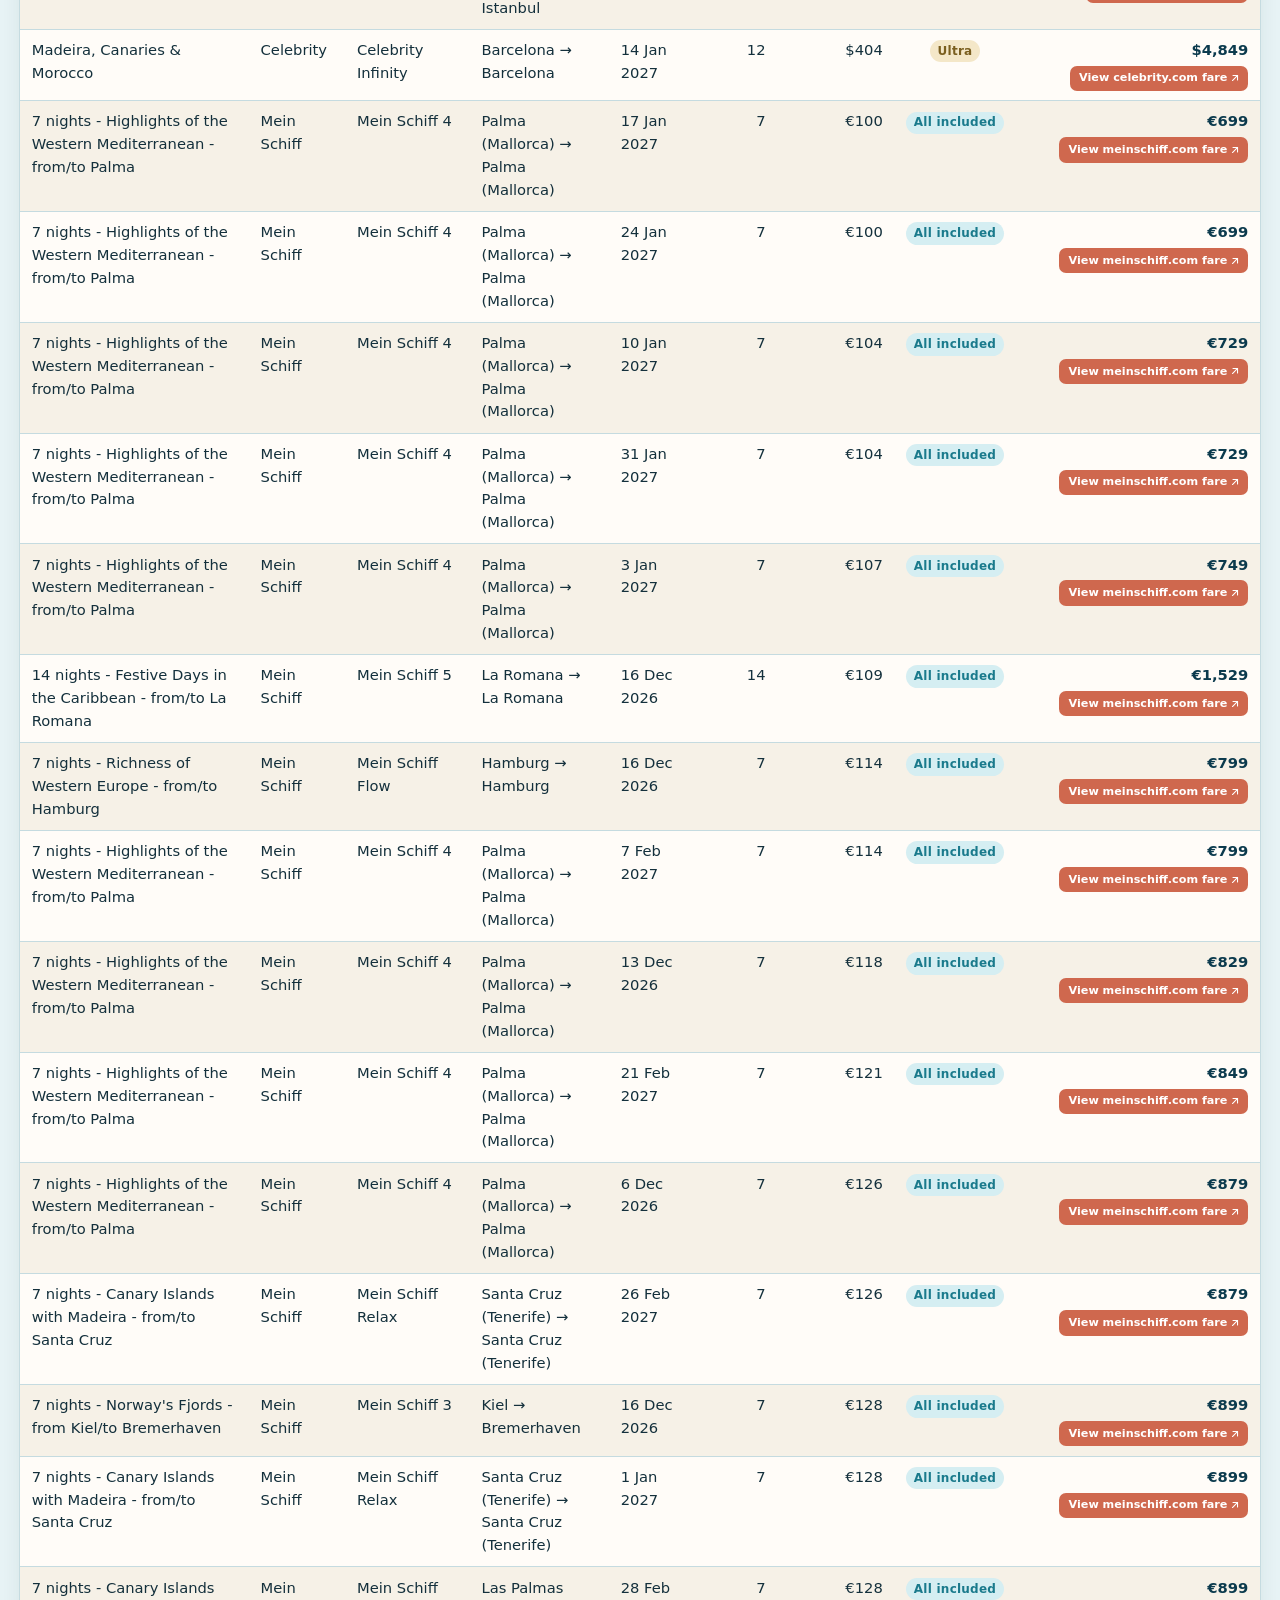
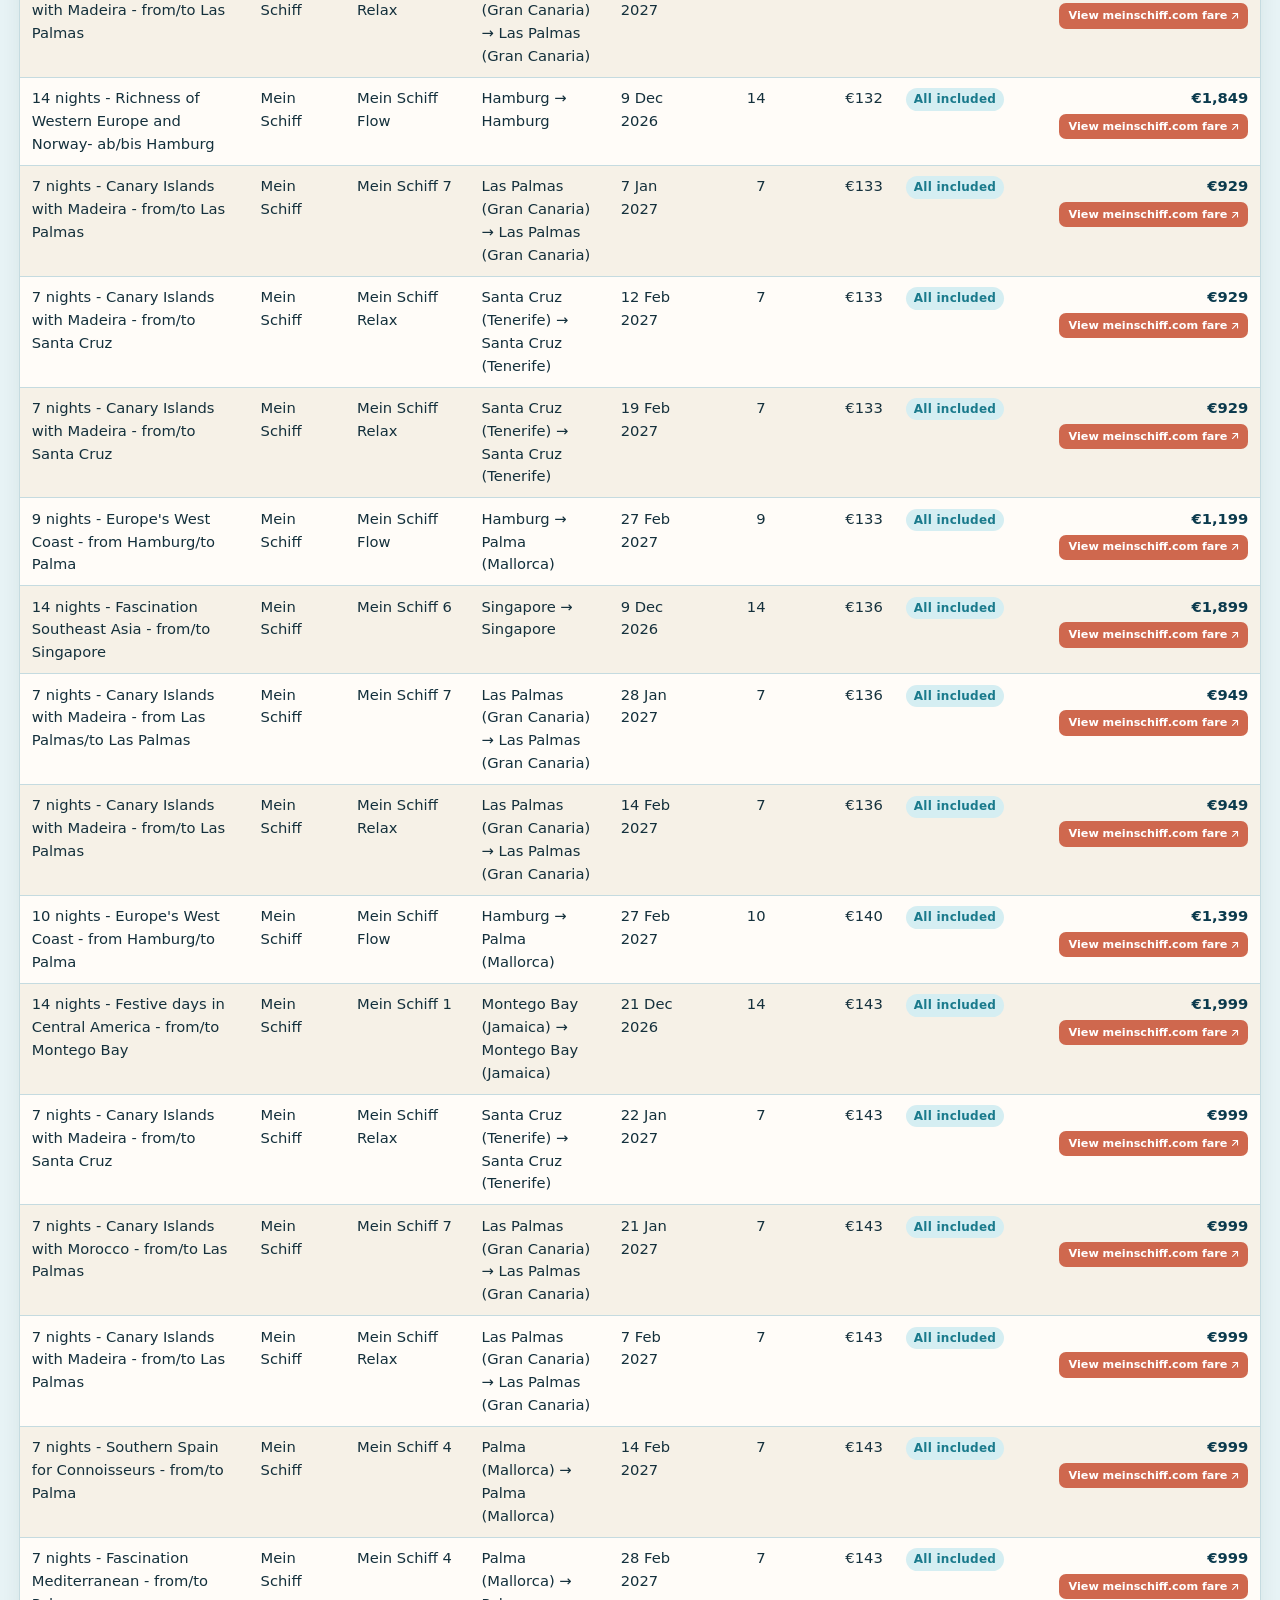
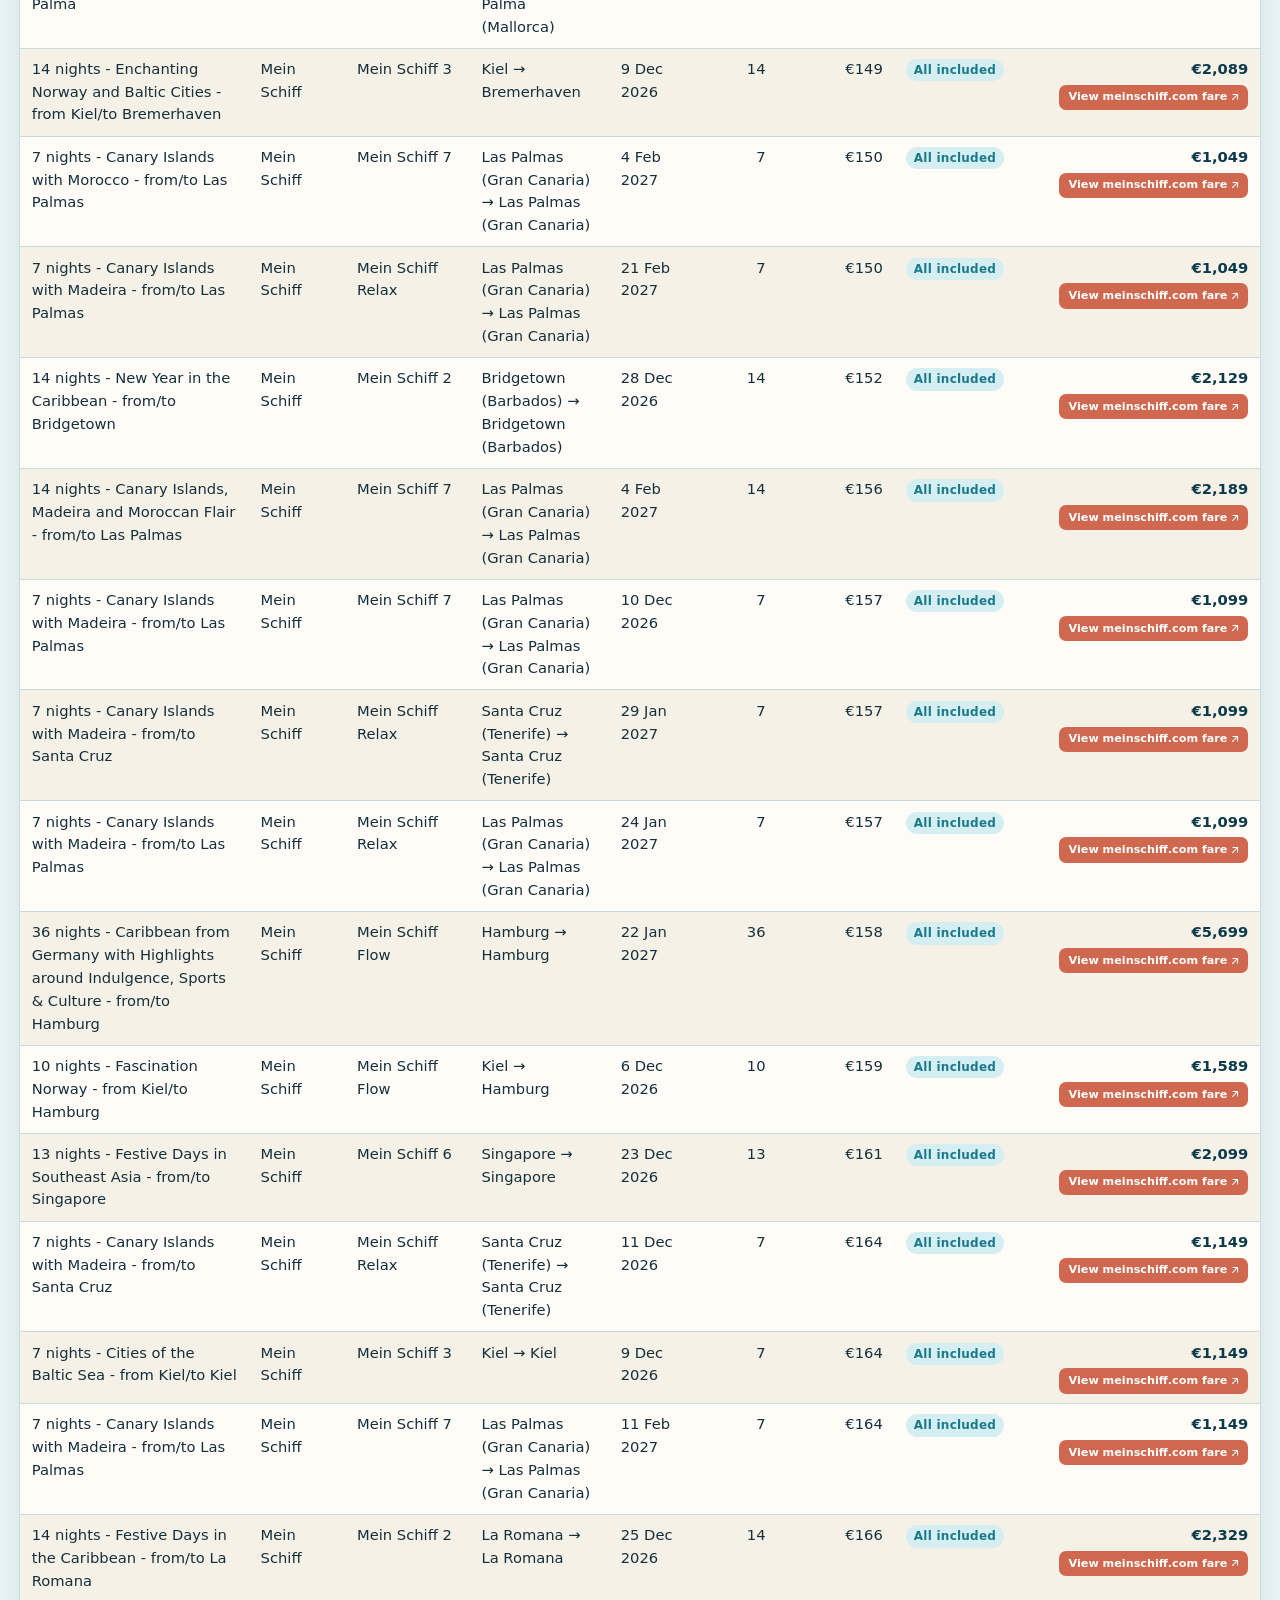
==== commit e559b2b8: "Update fares from all-20261110.csv" ====
--- a/bg/index.html
+++ b/bg/index.html
@@ -28,7 +28,7 @@
       </a>
       <p class="crawl-date">
         <span class="crawl-date-label">Last update</span>
-        <time datetime="2026-11-08">8 Nov 2026</time>
+        <time datetime="2026-11-10">10 Nov 2026</time>
       </p>
     </div>
   </header>
@@ -195,7 +195,7 @@
         <a href="./index.html" aria-current="page">Sailings</a>
         <a href="./about.html">About us</a>
       </nav>
-      <p>Built 2026-11-08 from all-20261108.csv. Open this folder in a browser; nothing is fetched from a server.</p>
+      <p>Built 2026-11-10 from all-20261110.csv. Open this folder in a browser; nothing is fetched from a server.</p>
     </footer>
   </main>
   <script src="./js/data.js"></script>
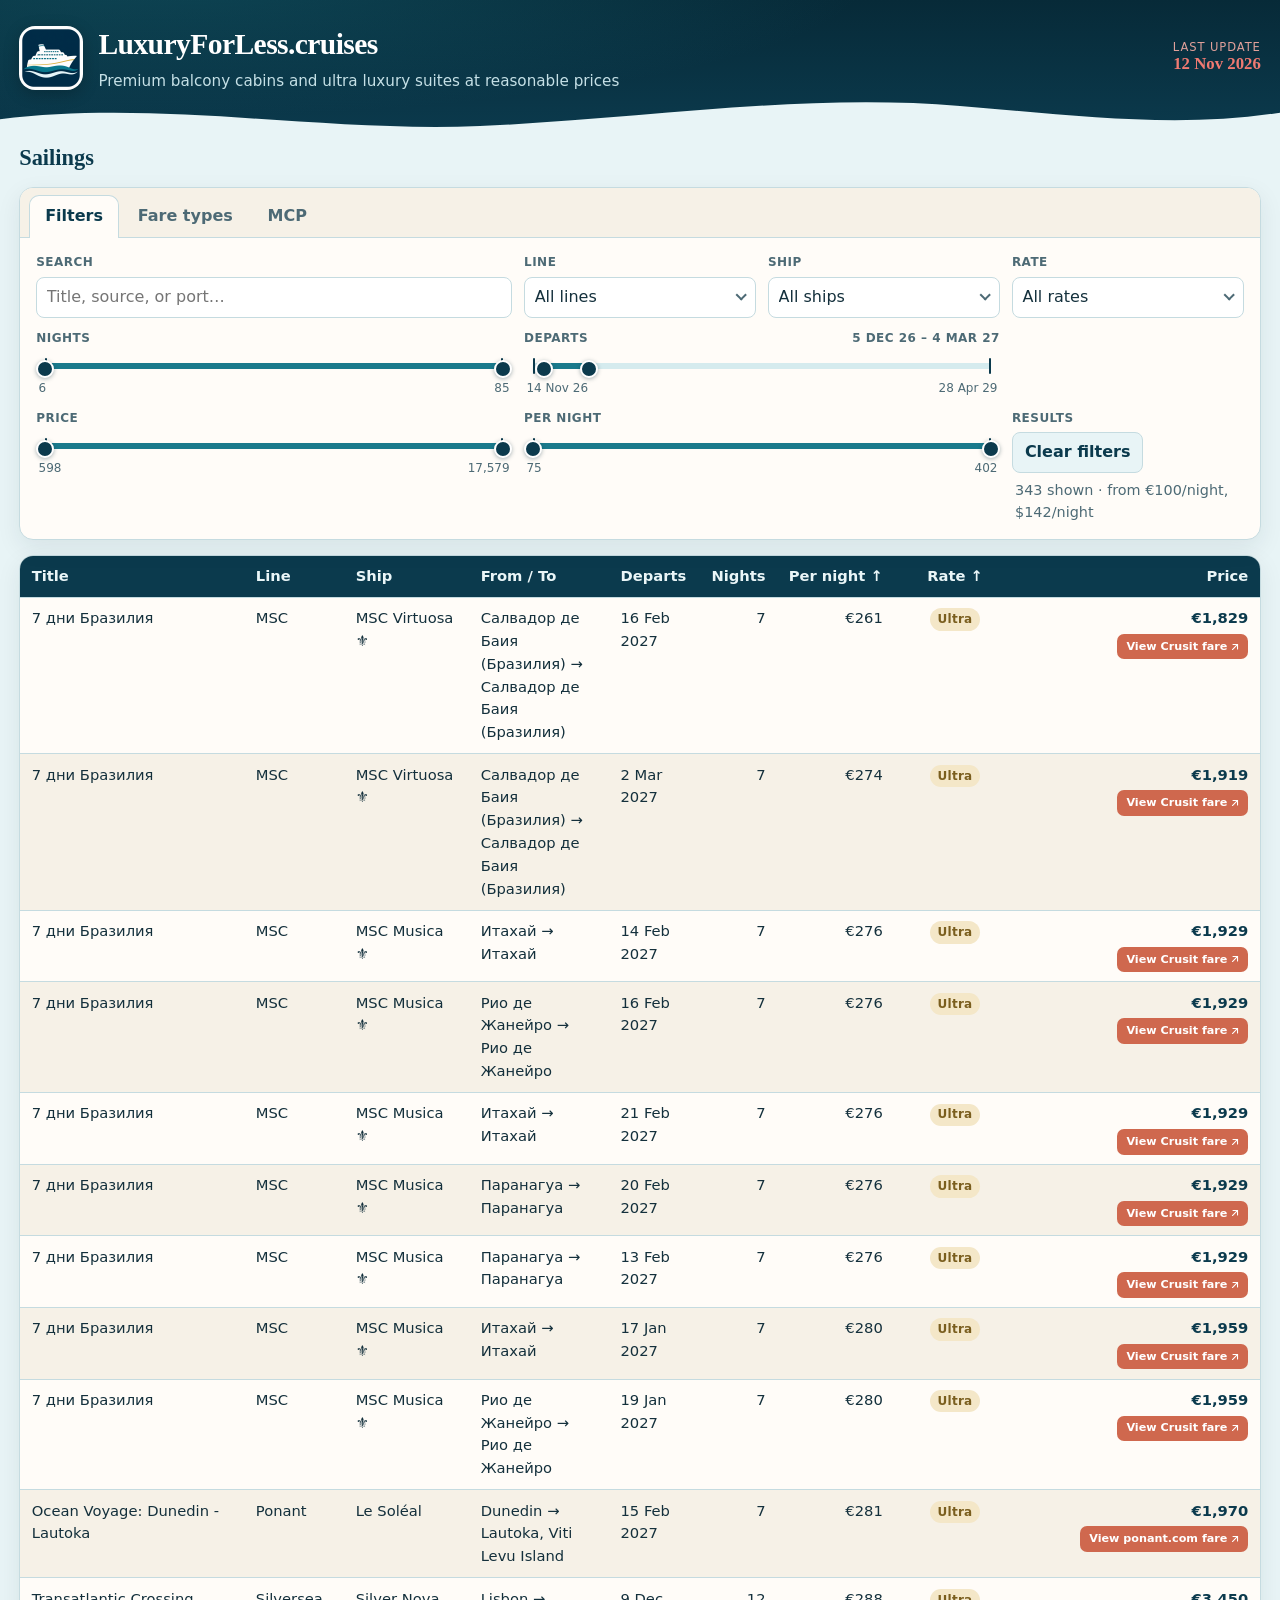
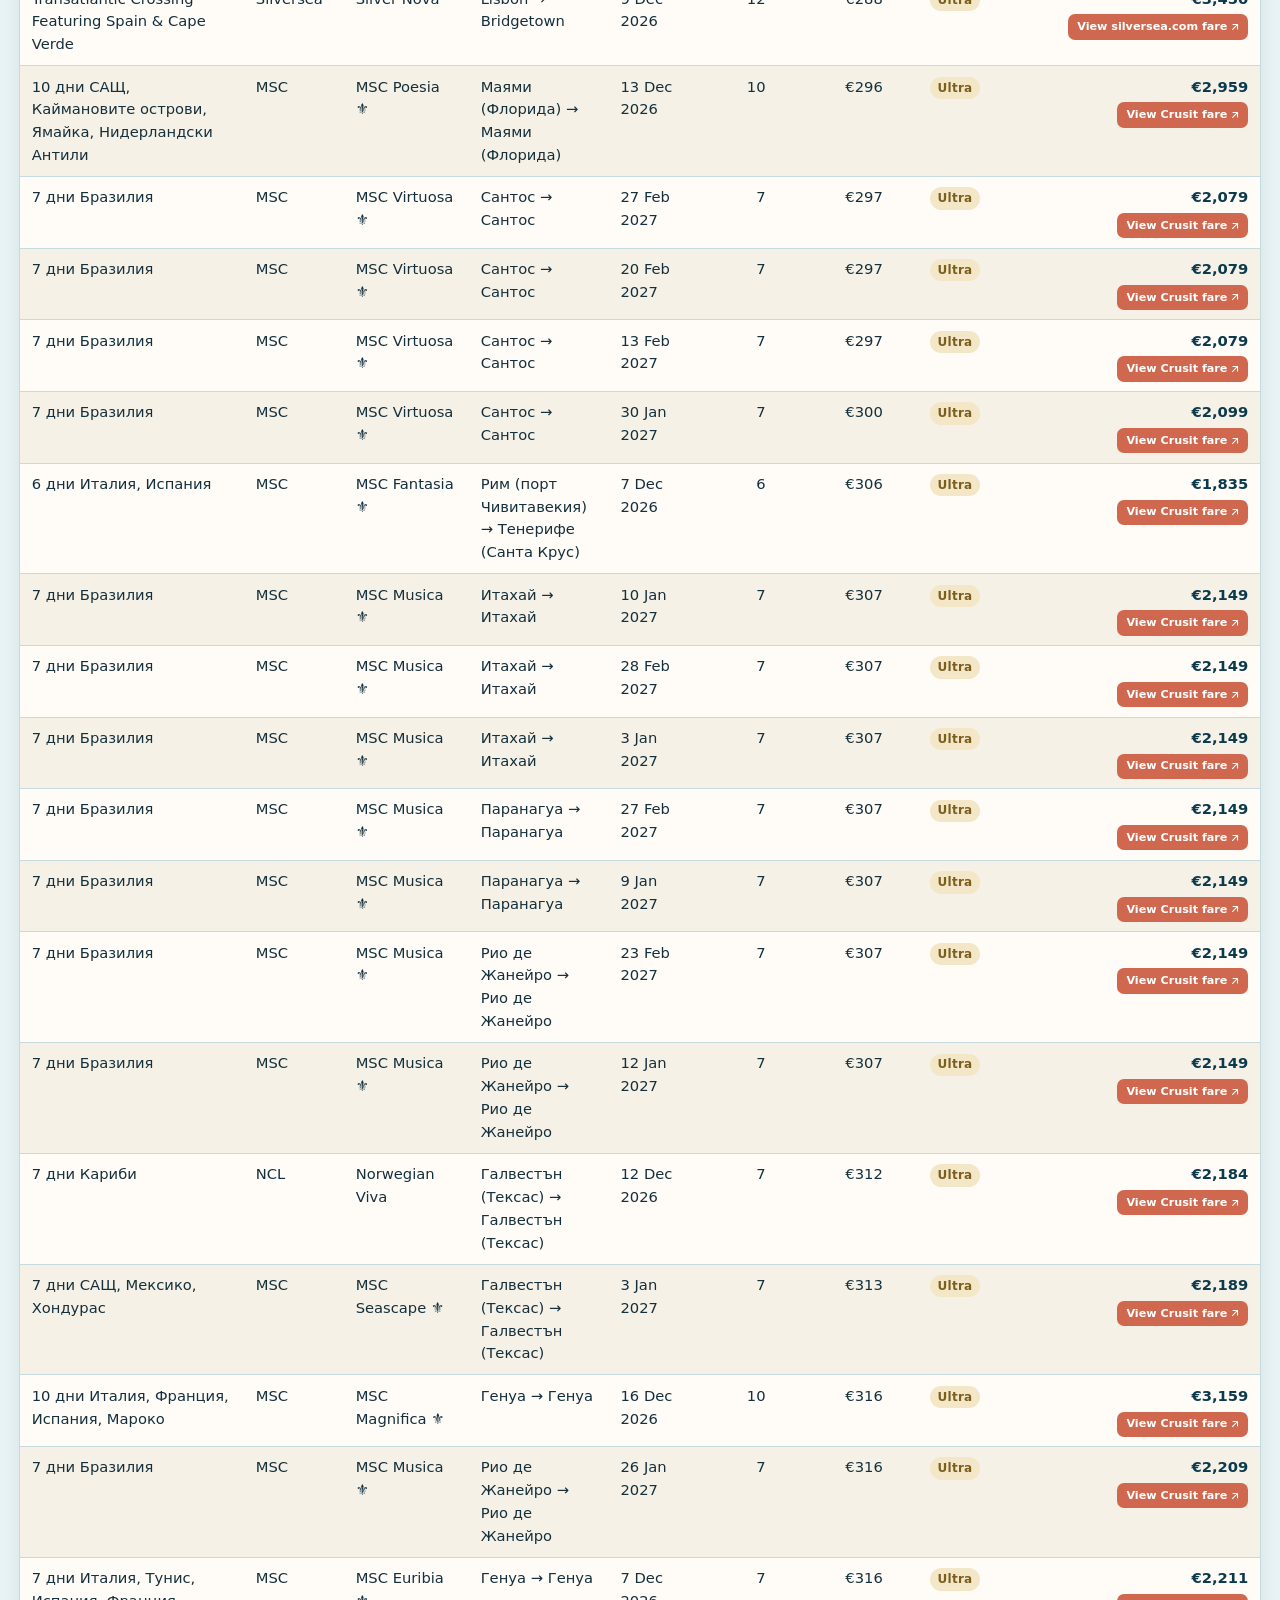
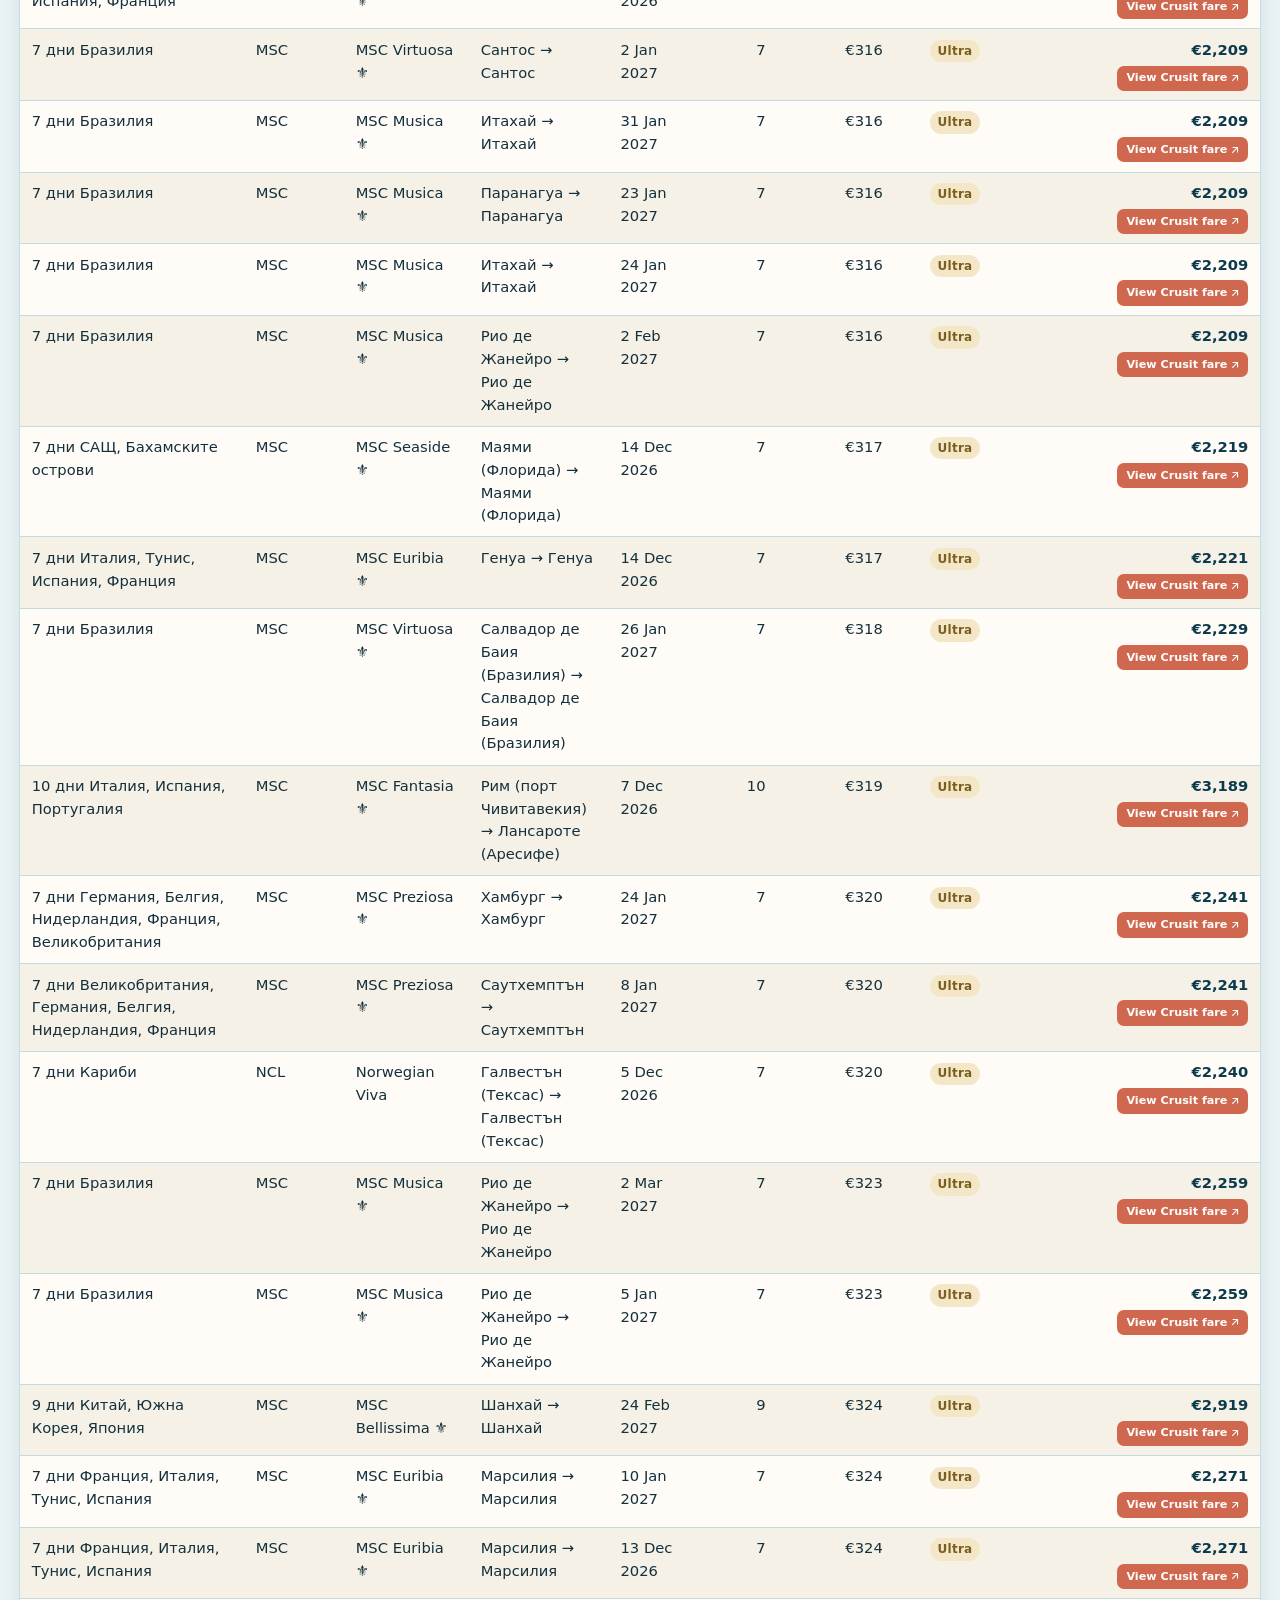
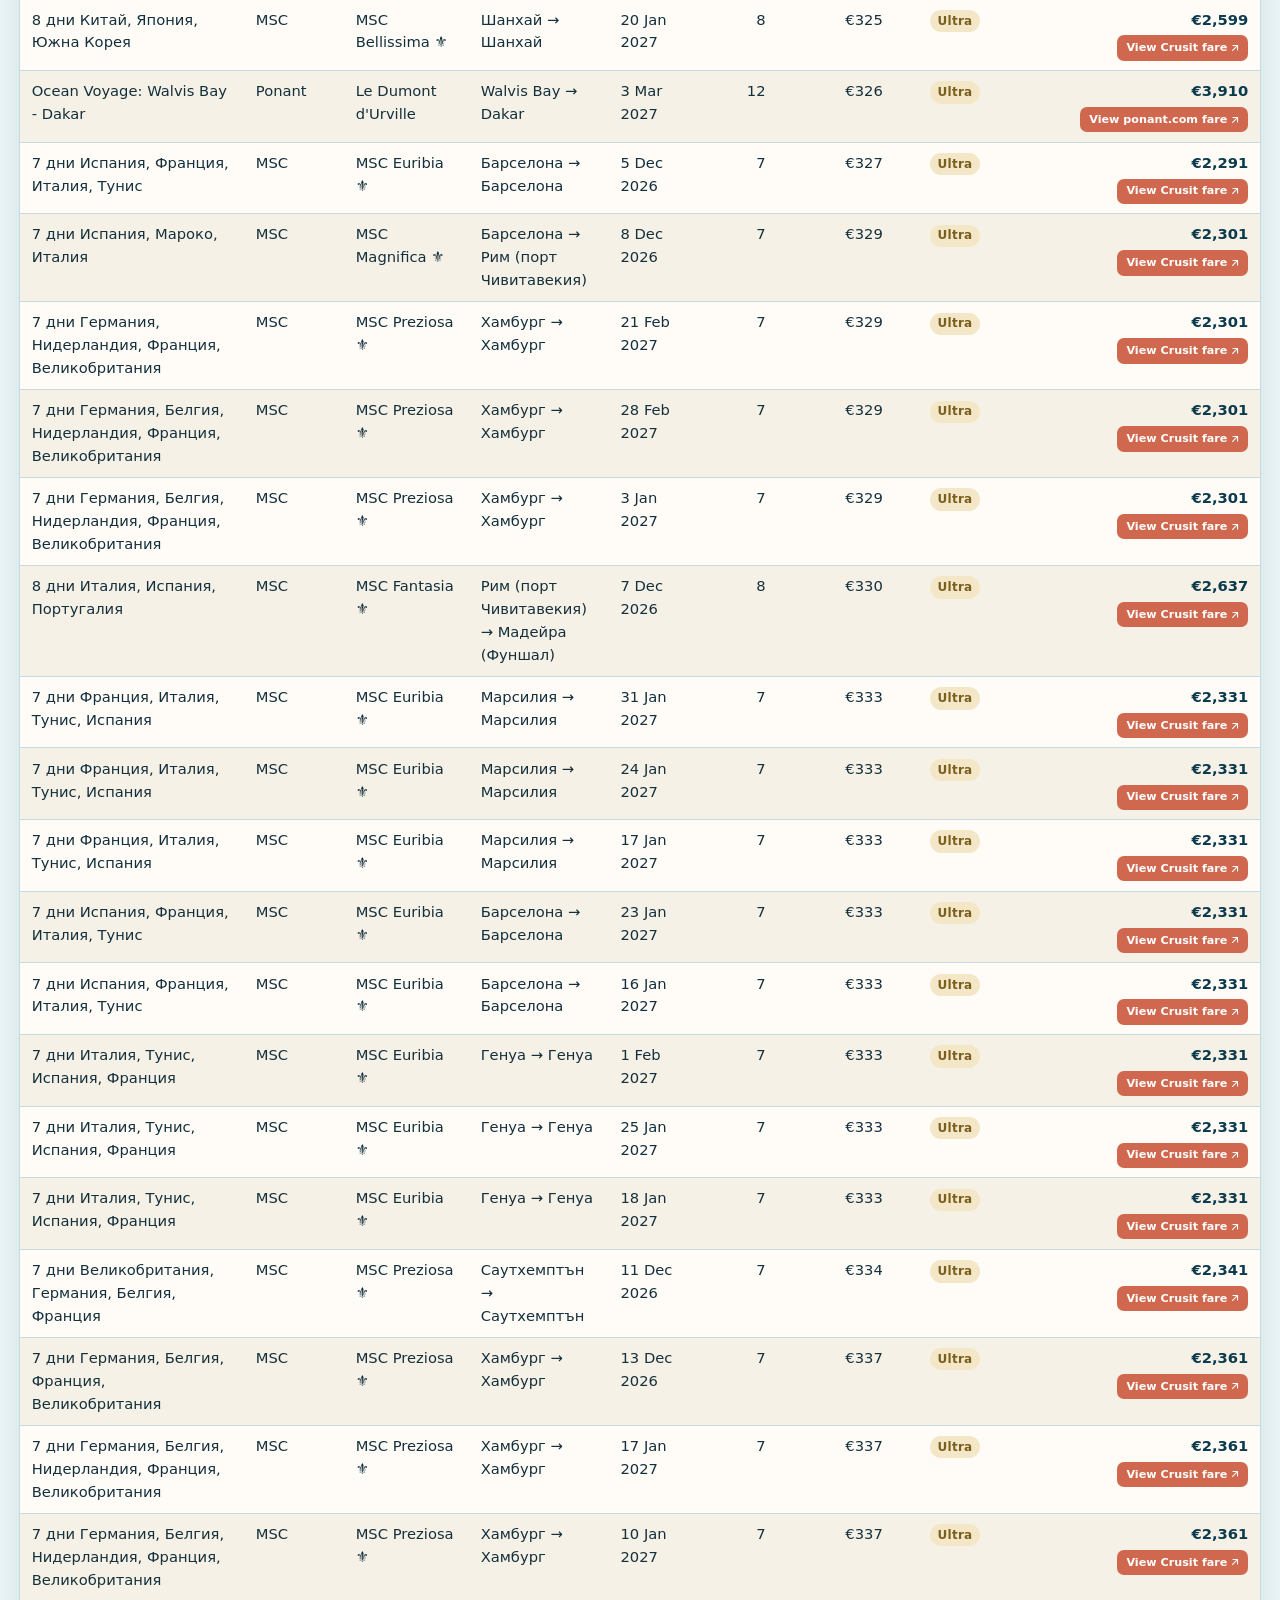
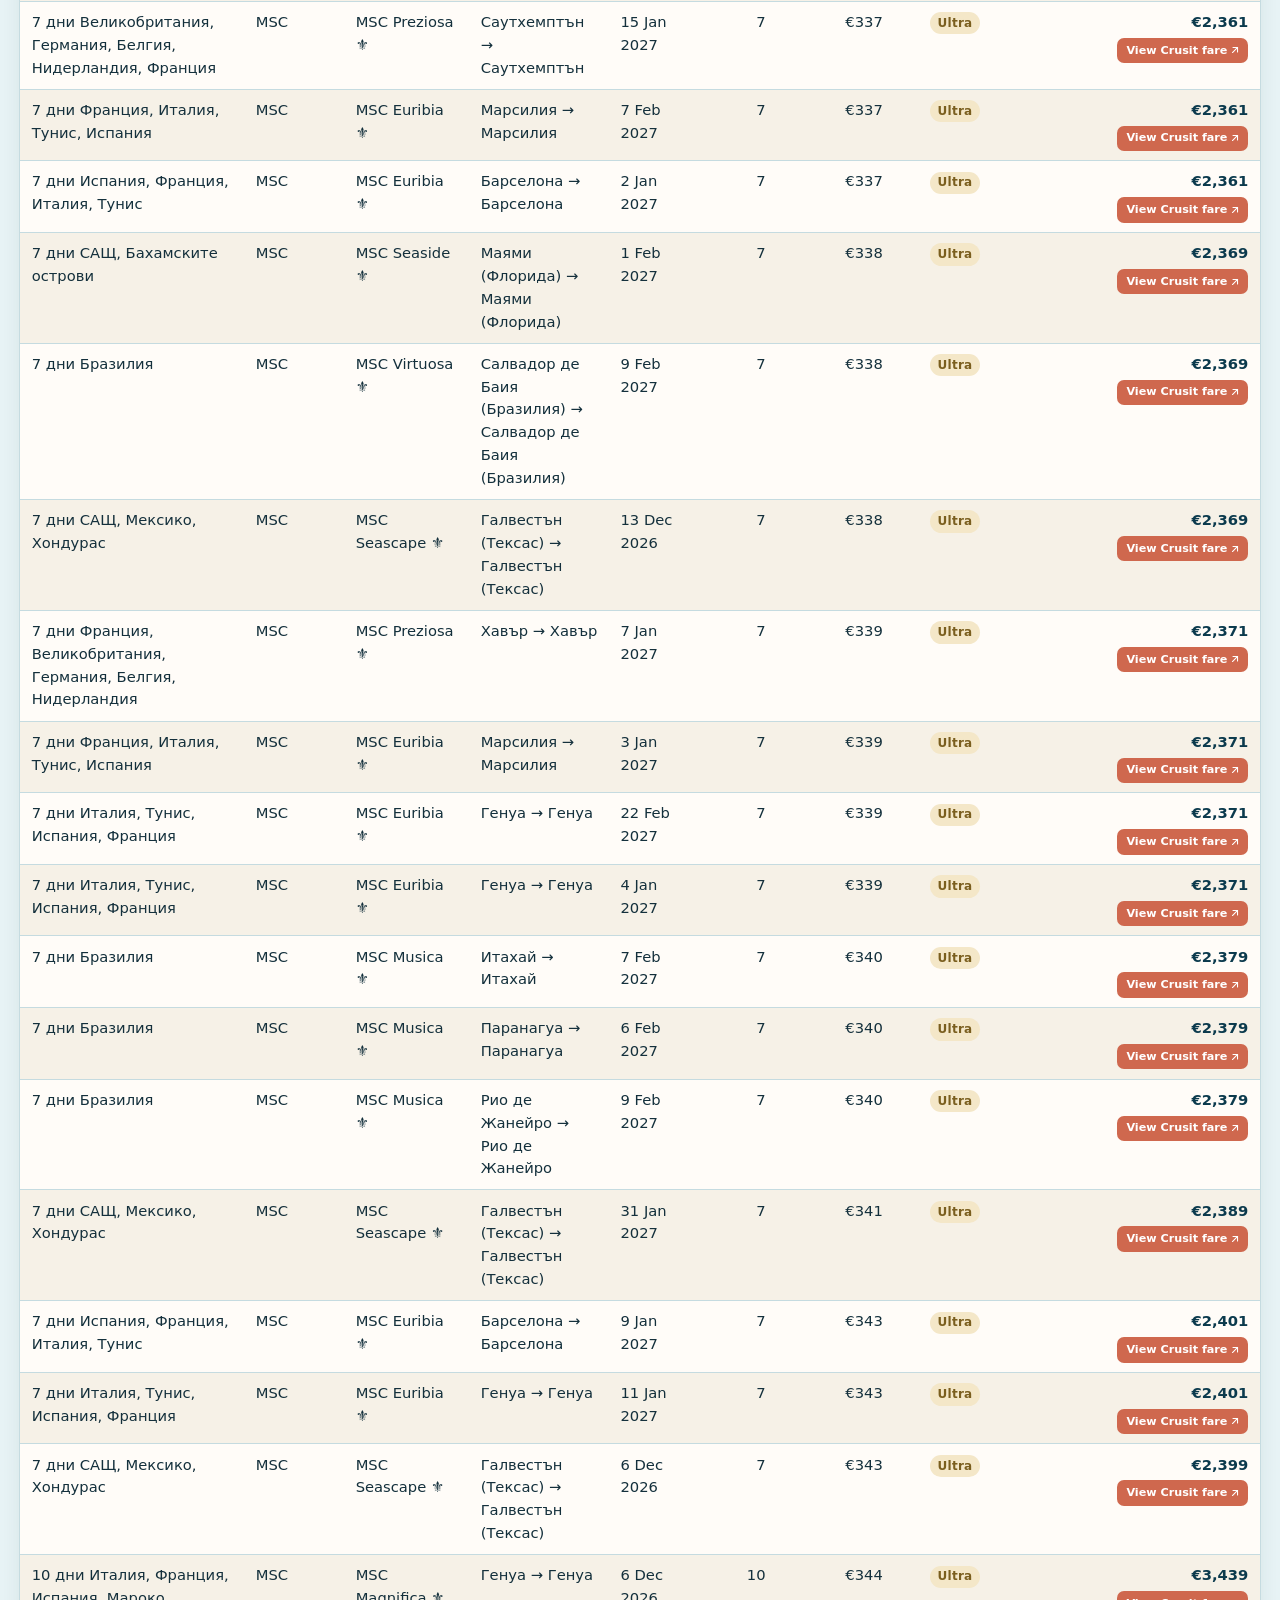
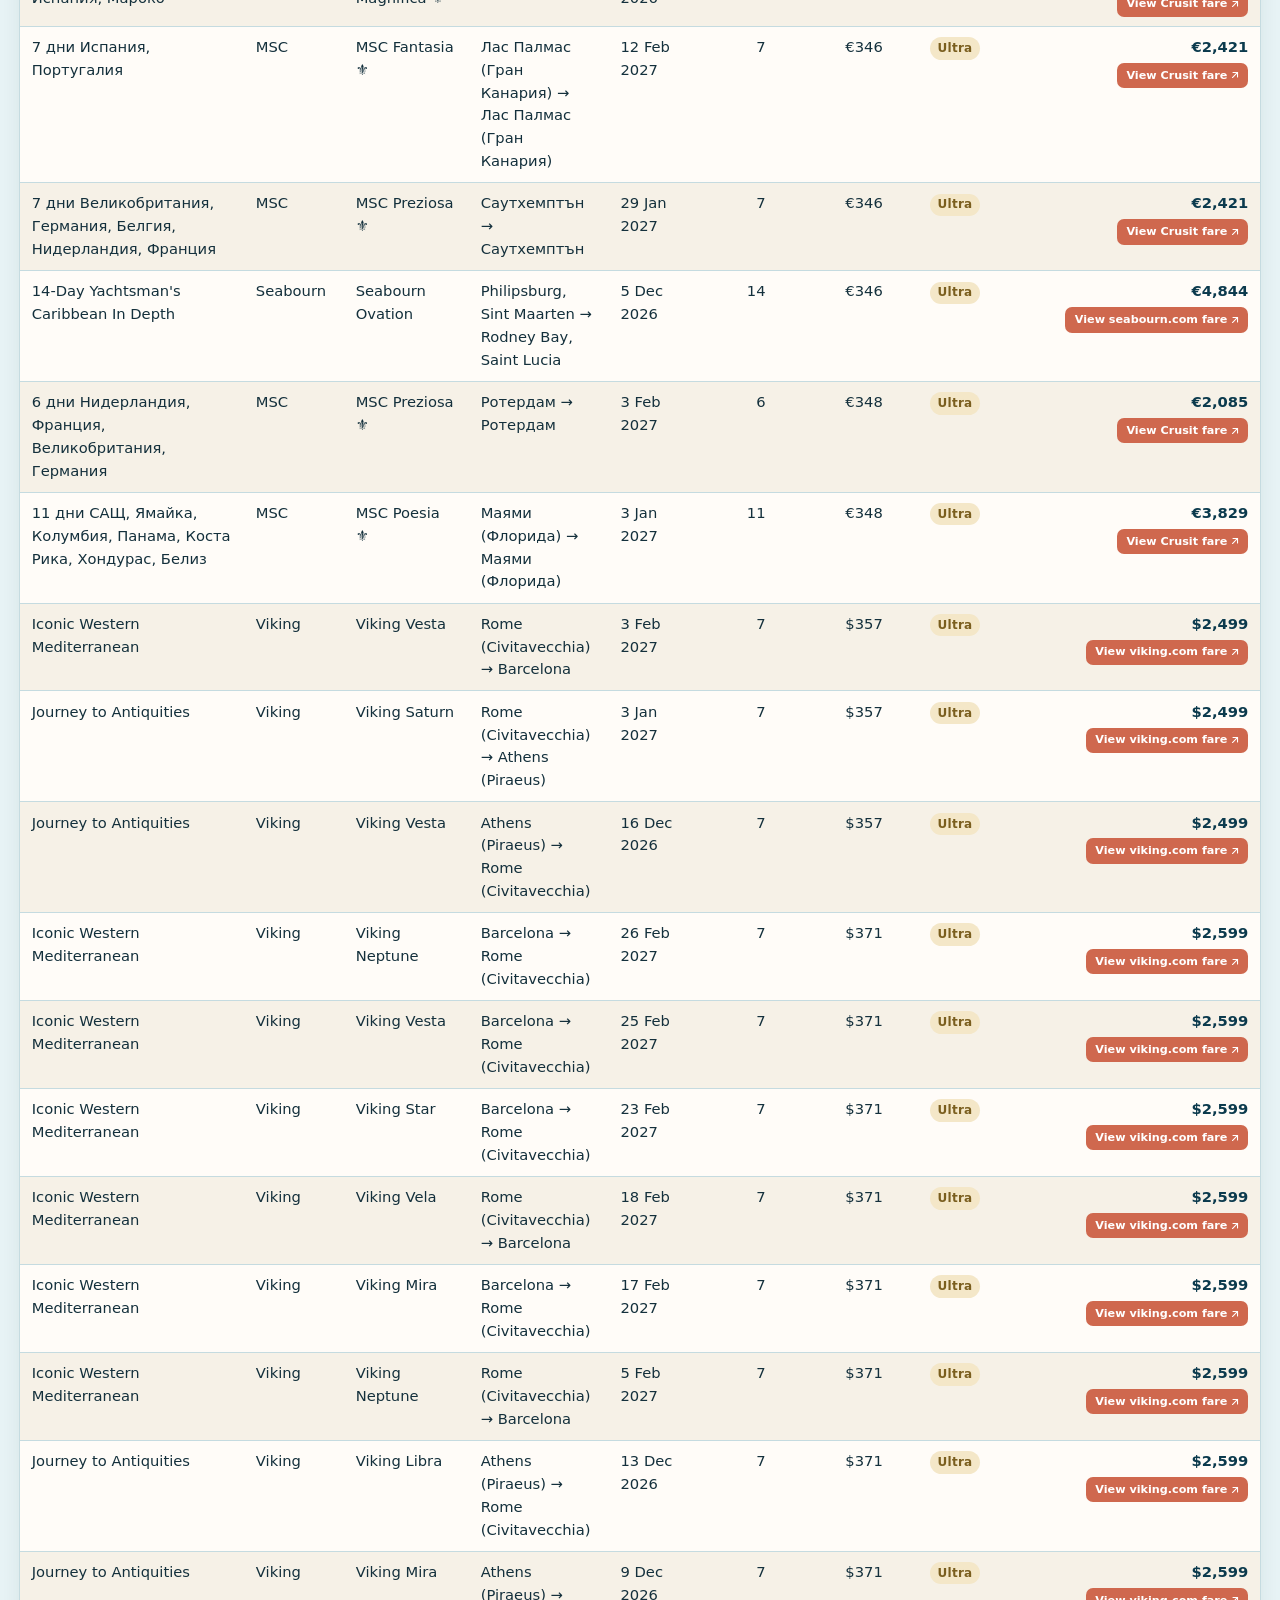
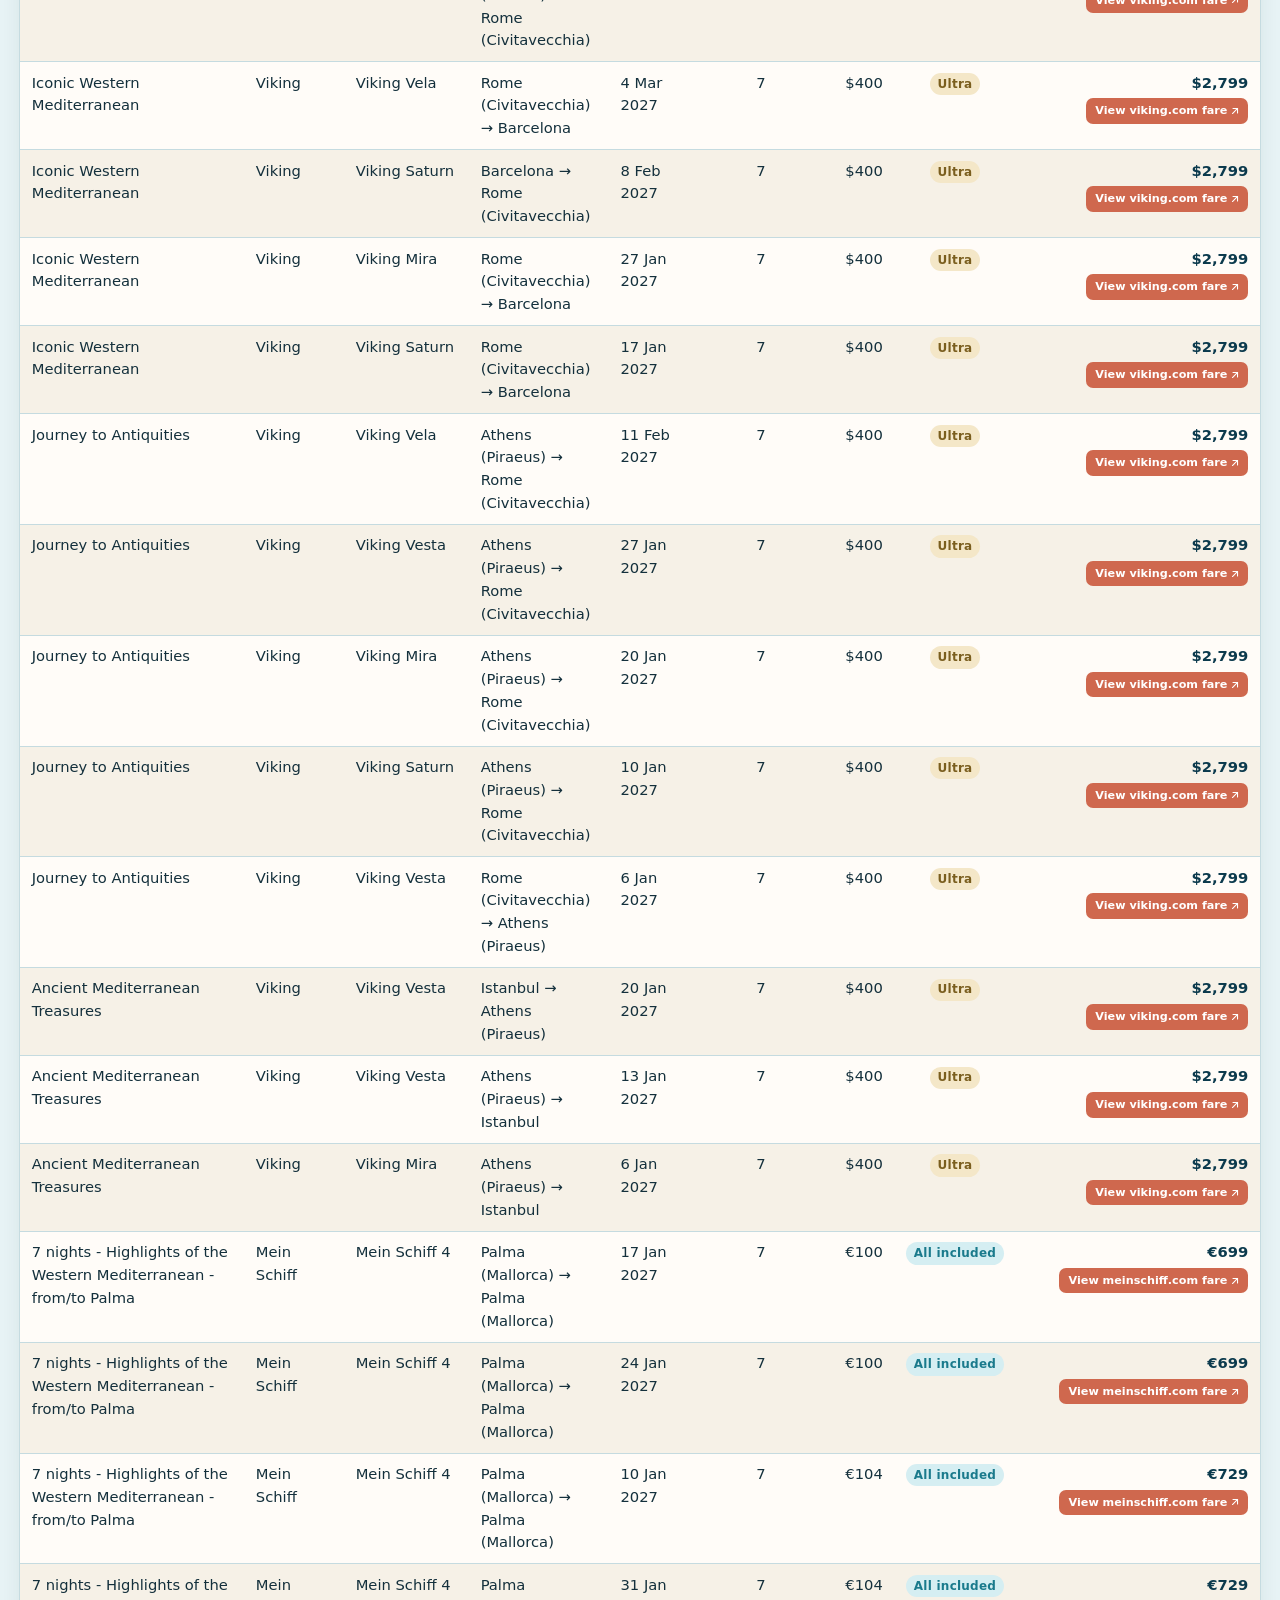
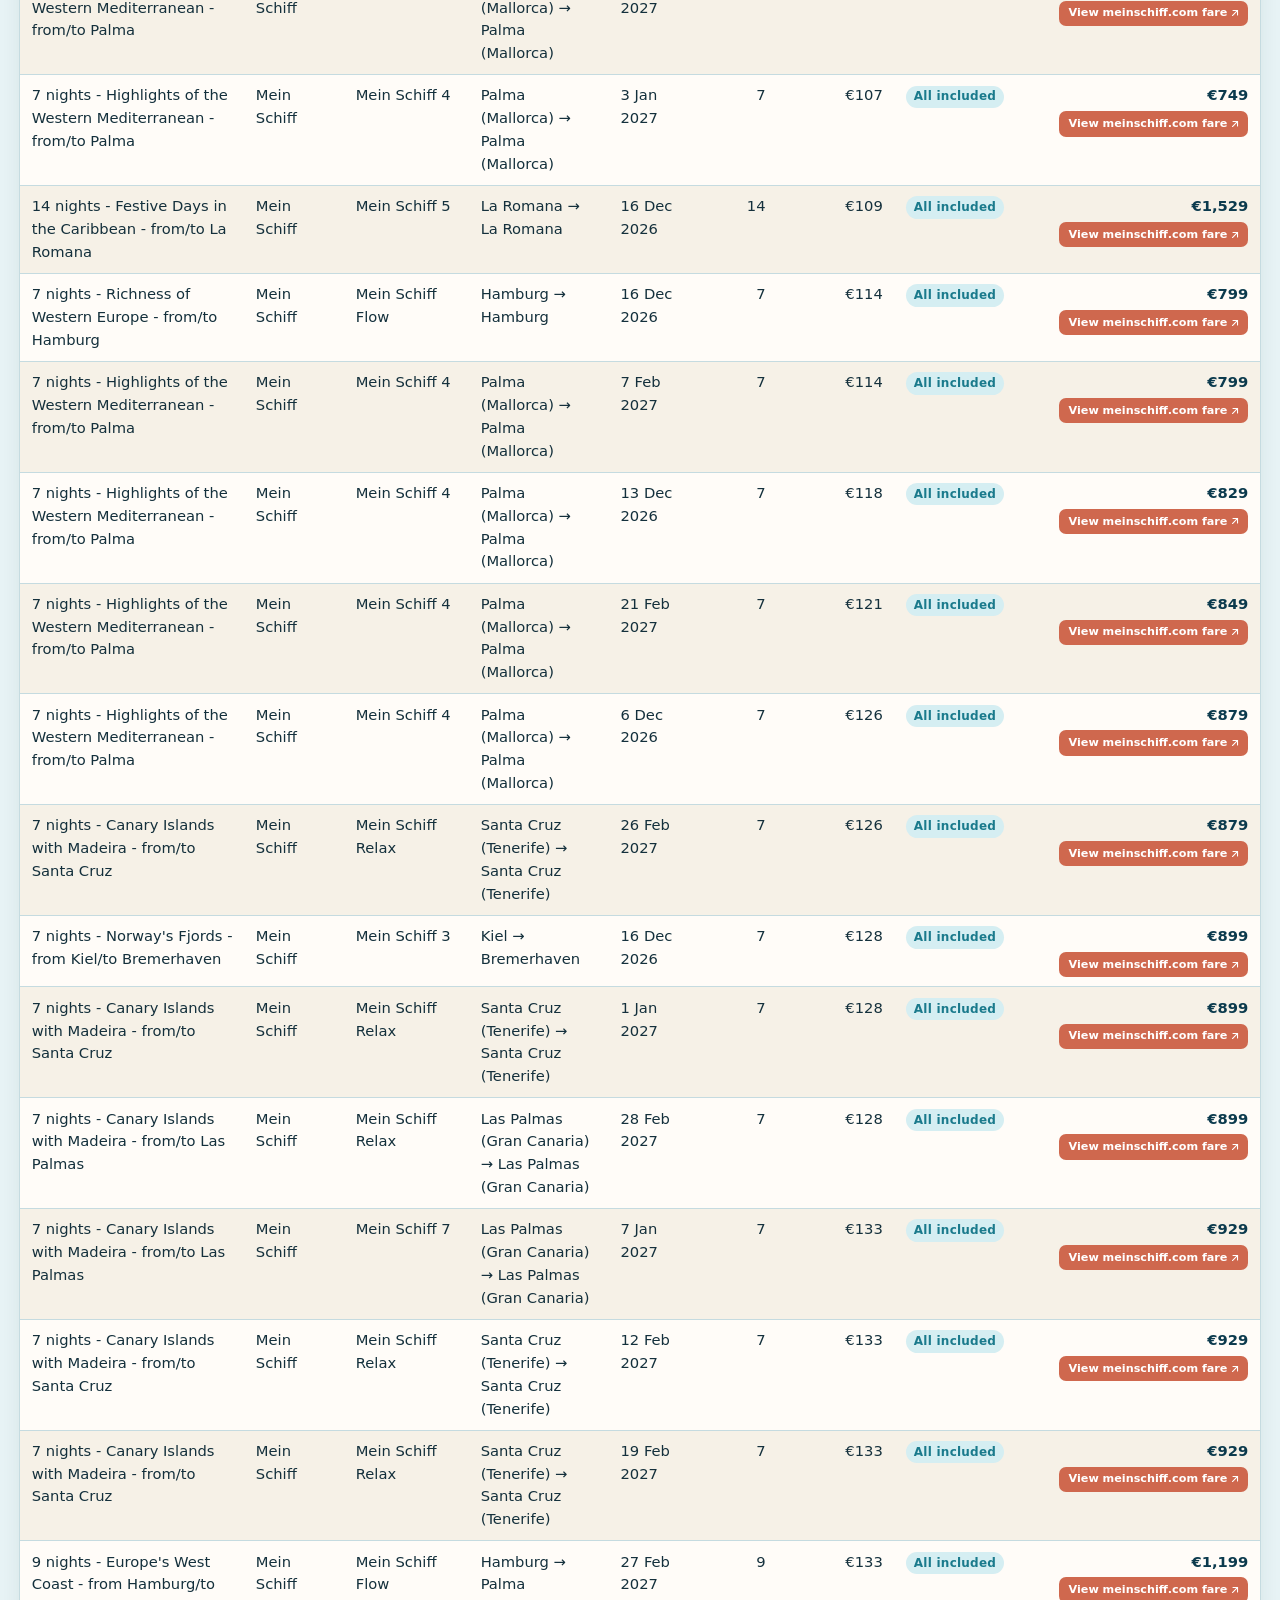
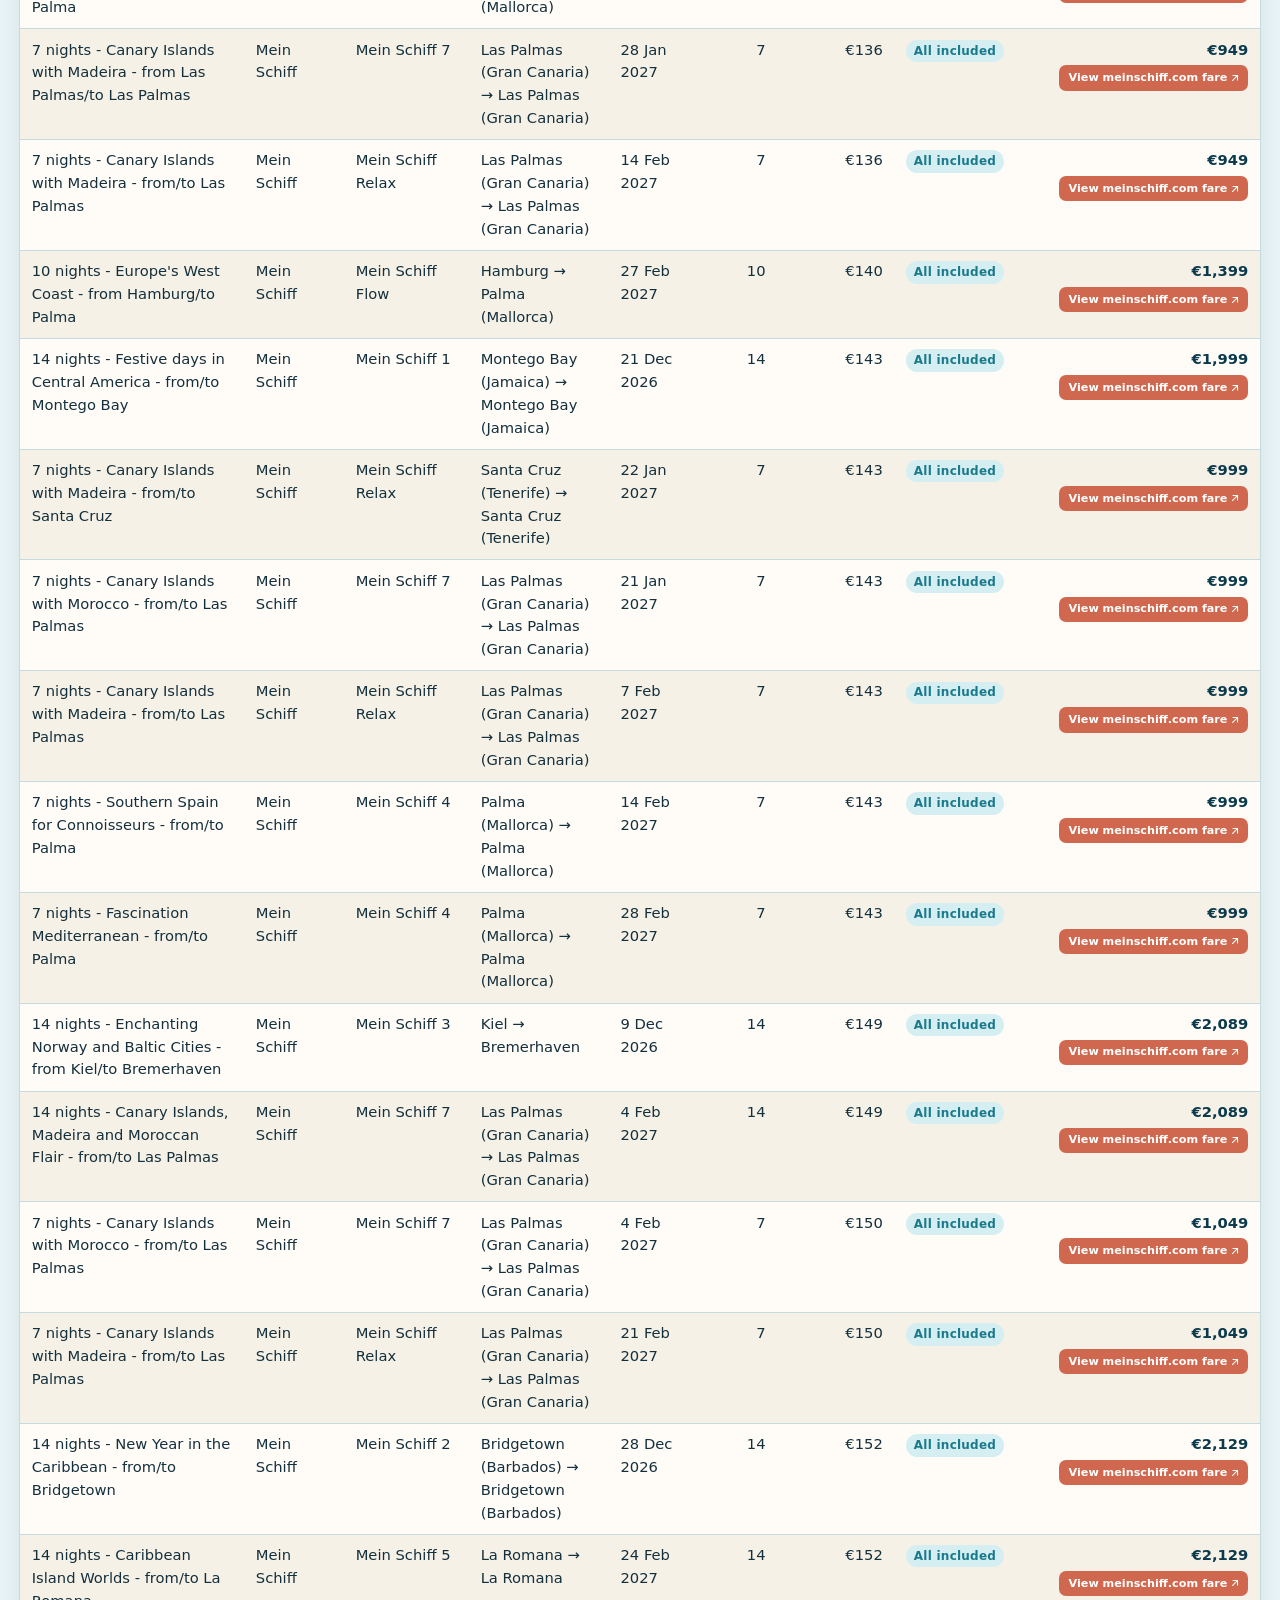
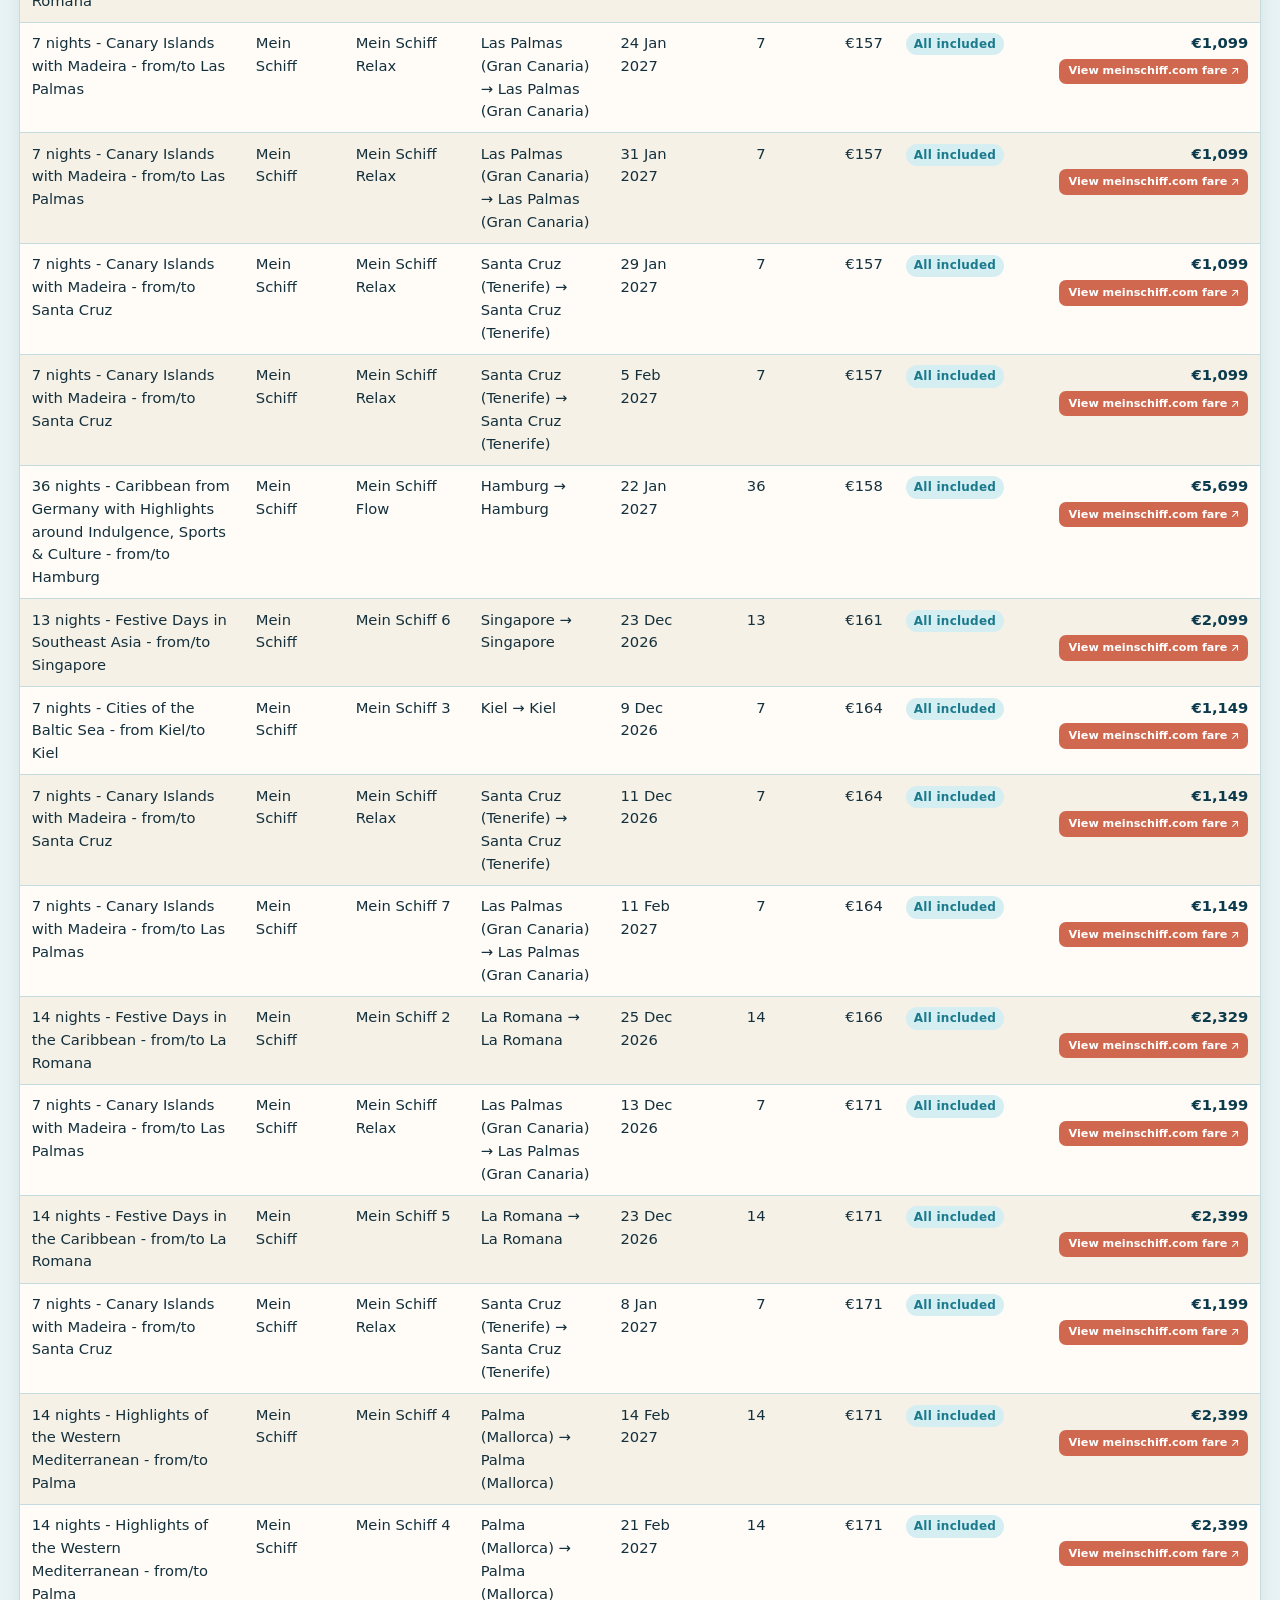
==== commit f9d74263: "Update fares from all-20261112.csv" ====
--- a/bg/index.html
+++ b/bg/index.html
@@ -28,7 +28,7 @@
       </a>
       <p class="crawl-date">
         <span class="crawl-date-label">Last update</span>
-        <time datetime="2026-11-10">10 Nov 2026</time>
+        <time datetime="2026-11-12">12 Nov 2026</time>
       </p>
     </div>
   </header>
@@ -195,7 +195,7 @@
         <a href="./index.html" aria-current="page">Sailings</a>
         <a href="./about.html">About us</a>
       </nav>
-      <p>Built 2026-11-10 from all-20261110.csv. Open this folder in a browser; nothing is fetched from a server.</p>
+      <p>Built 2026-11-12 from all-20261112.csv. Open this folder in a browser; nothing is fetched from a server.</p>
     </footer>
   </main>
   <script src="./js/data.js"></script>
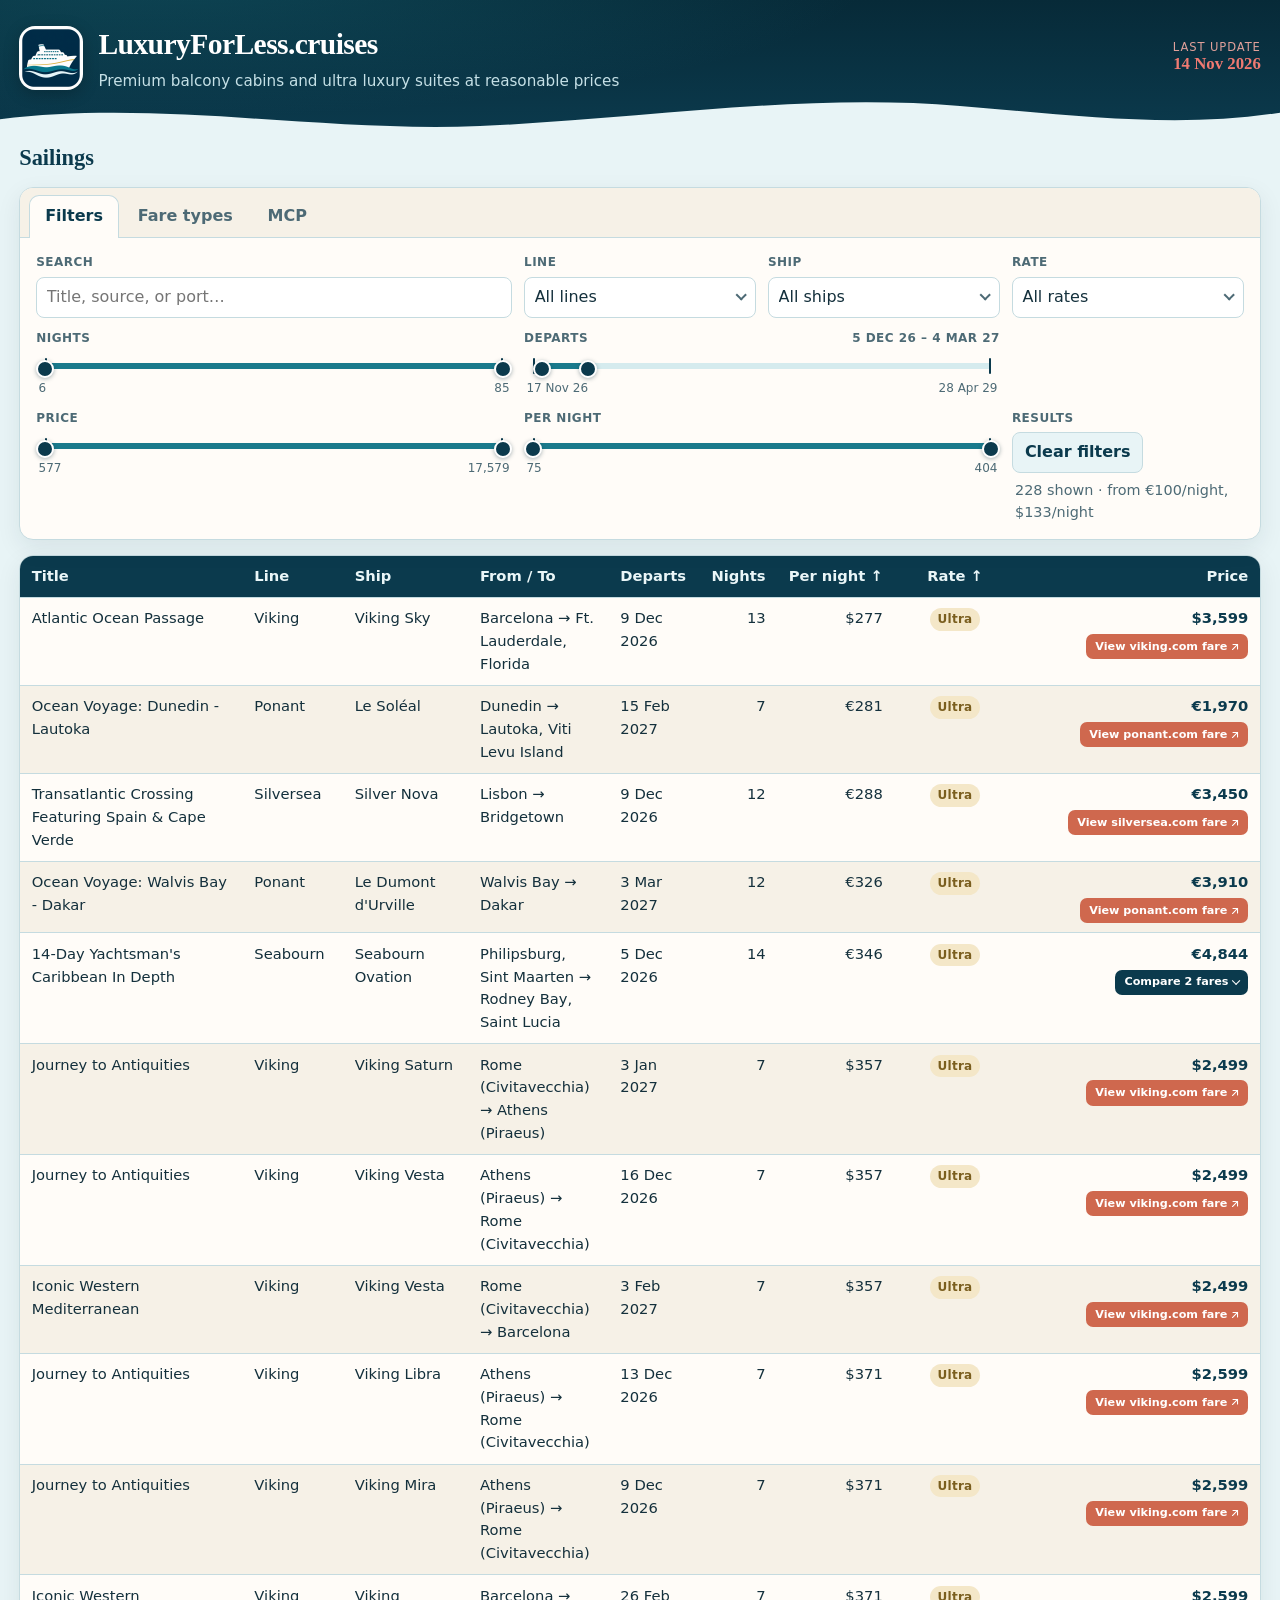
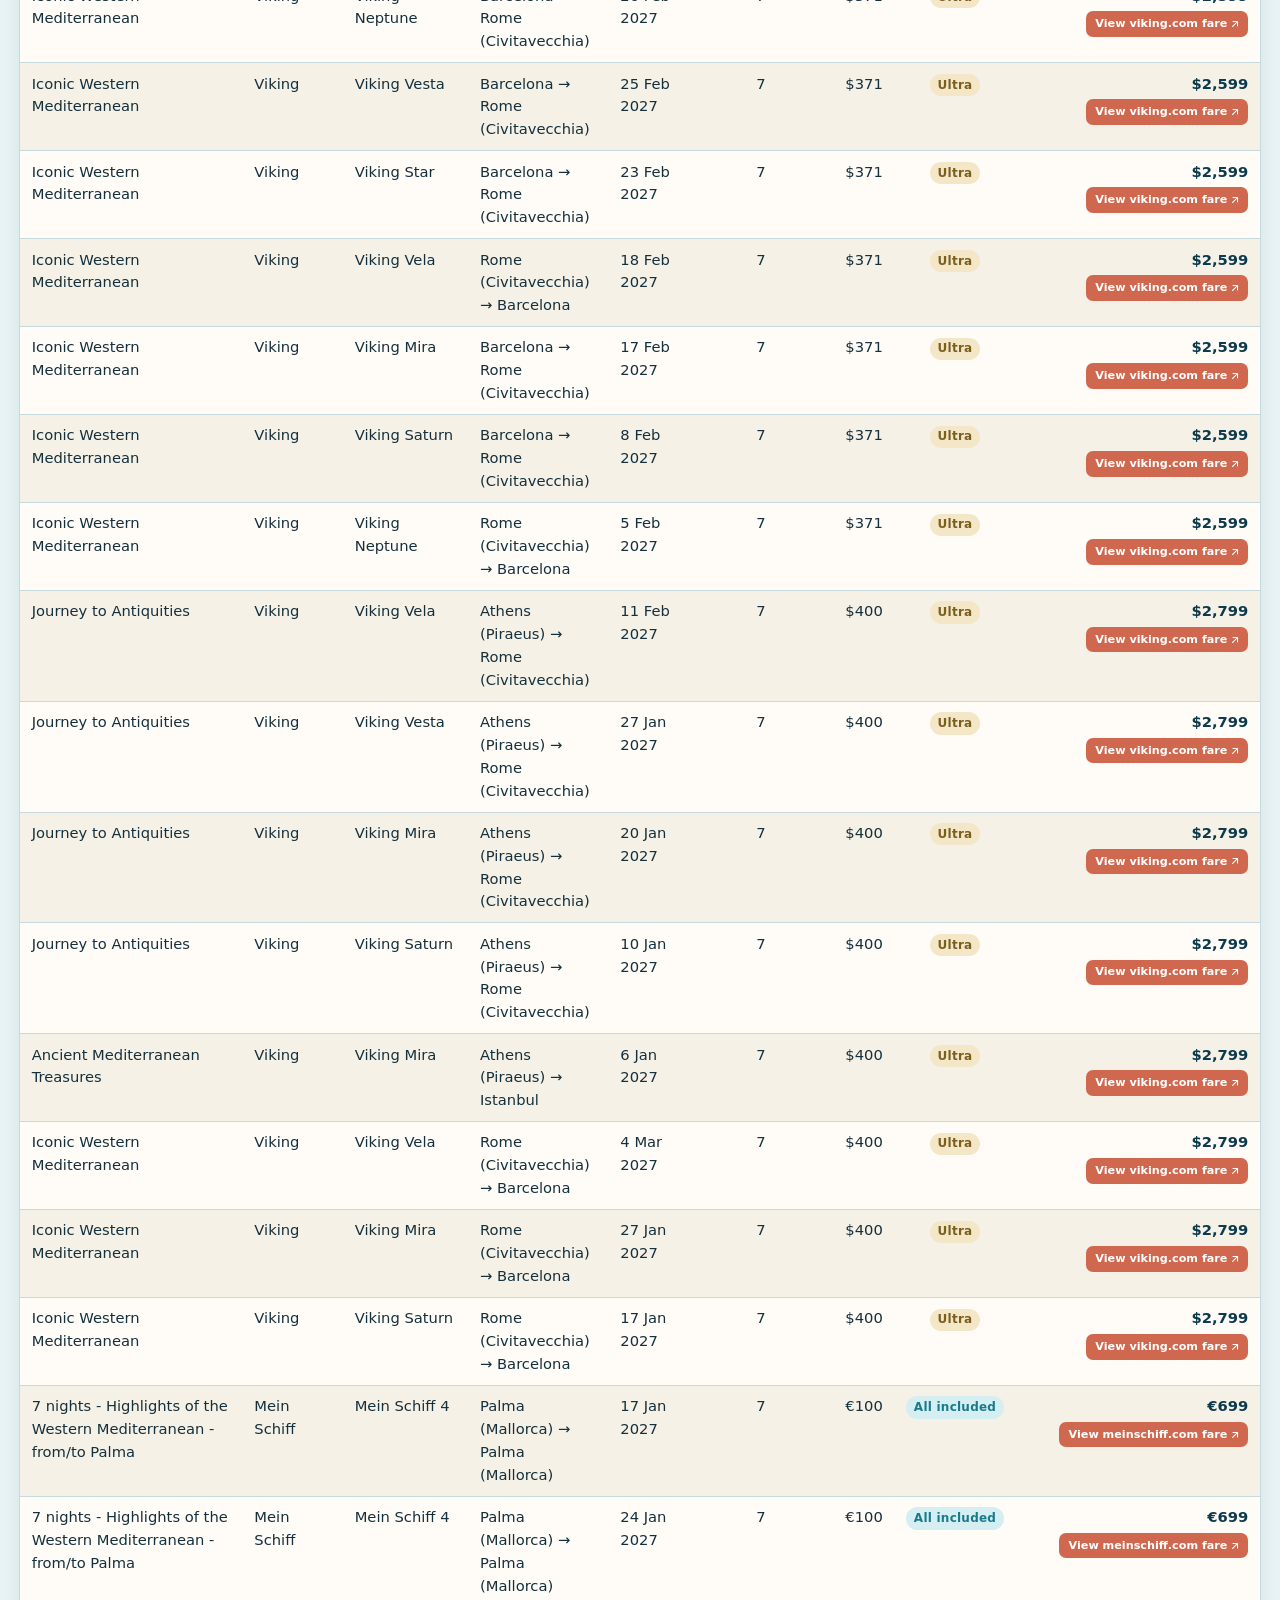
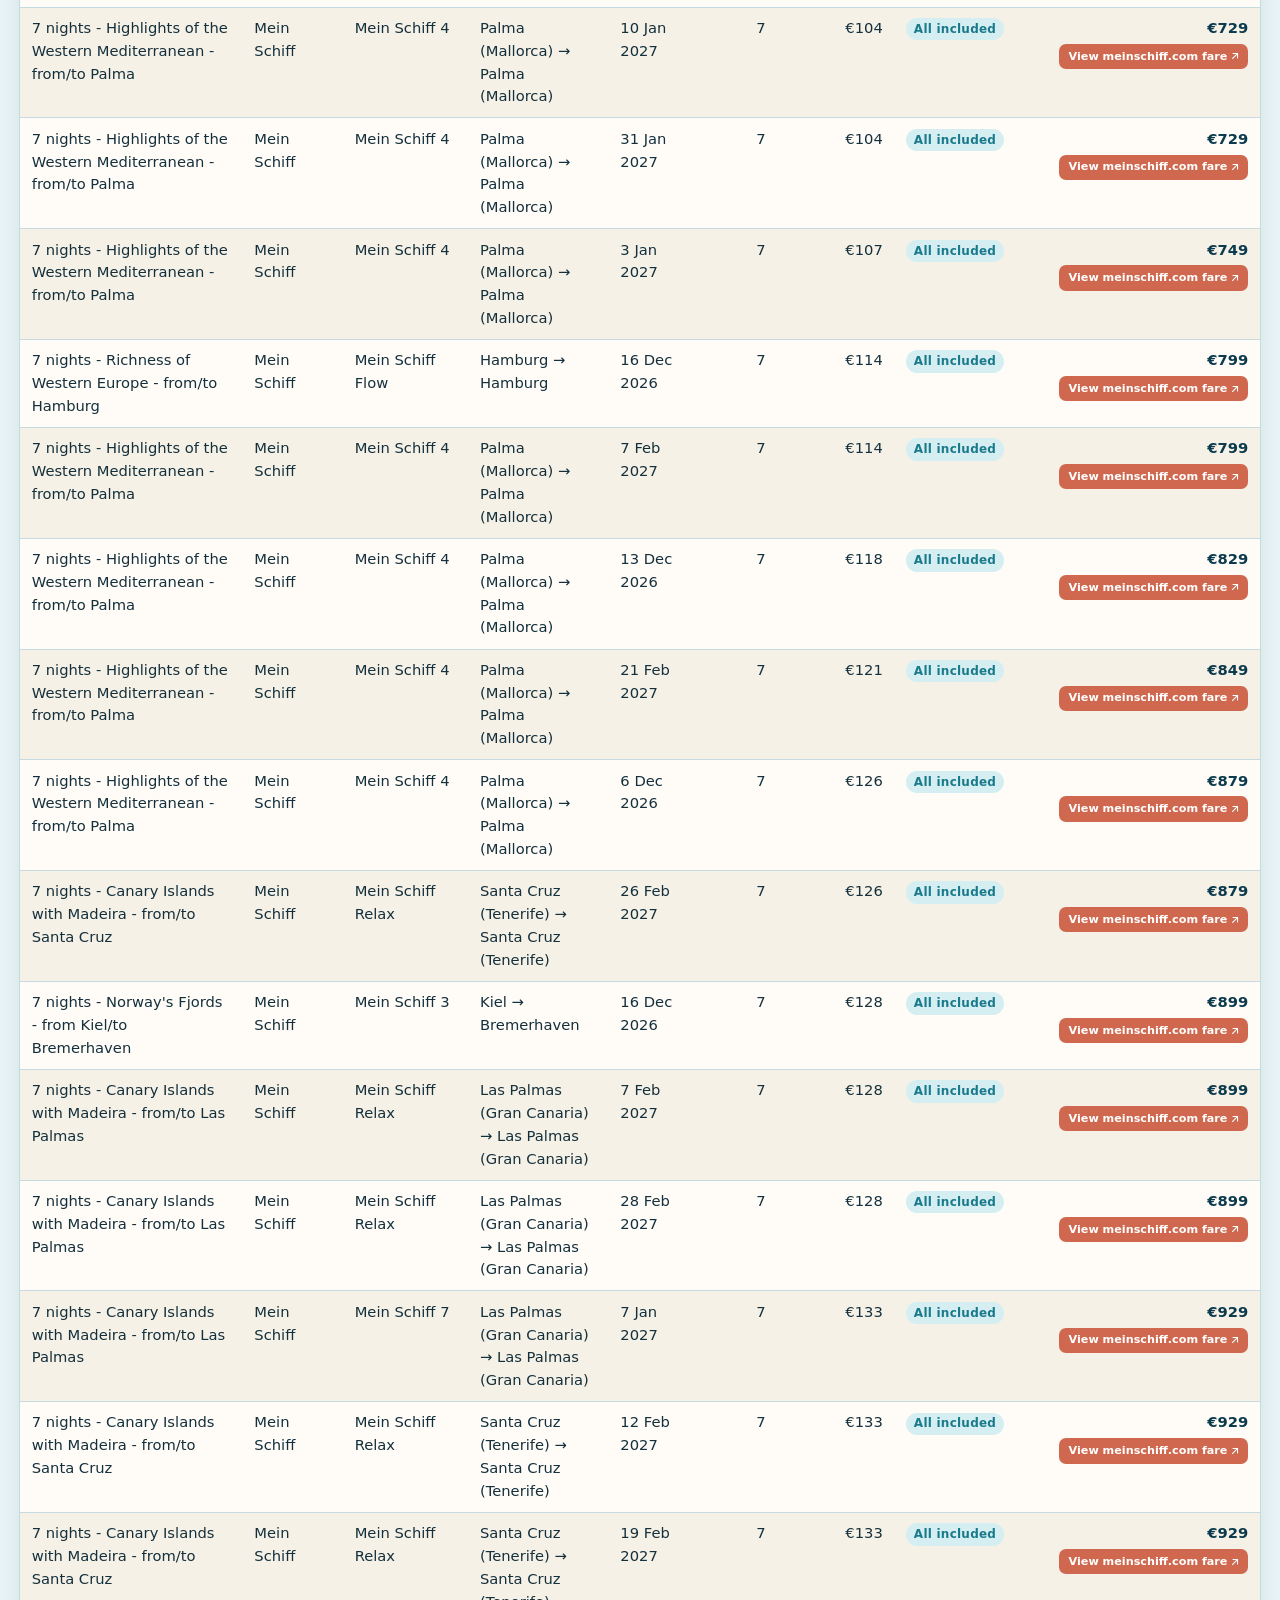
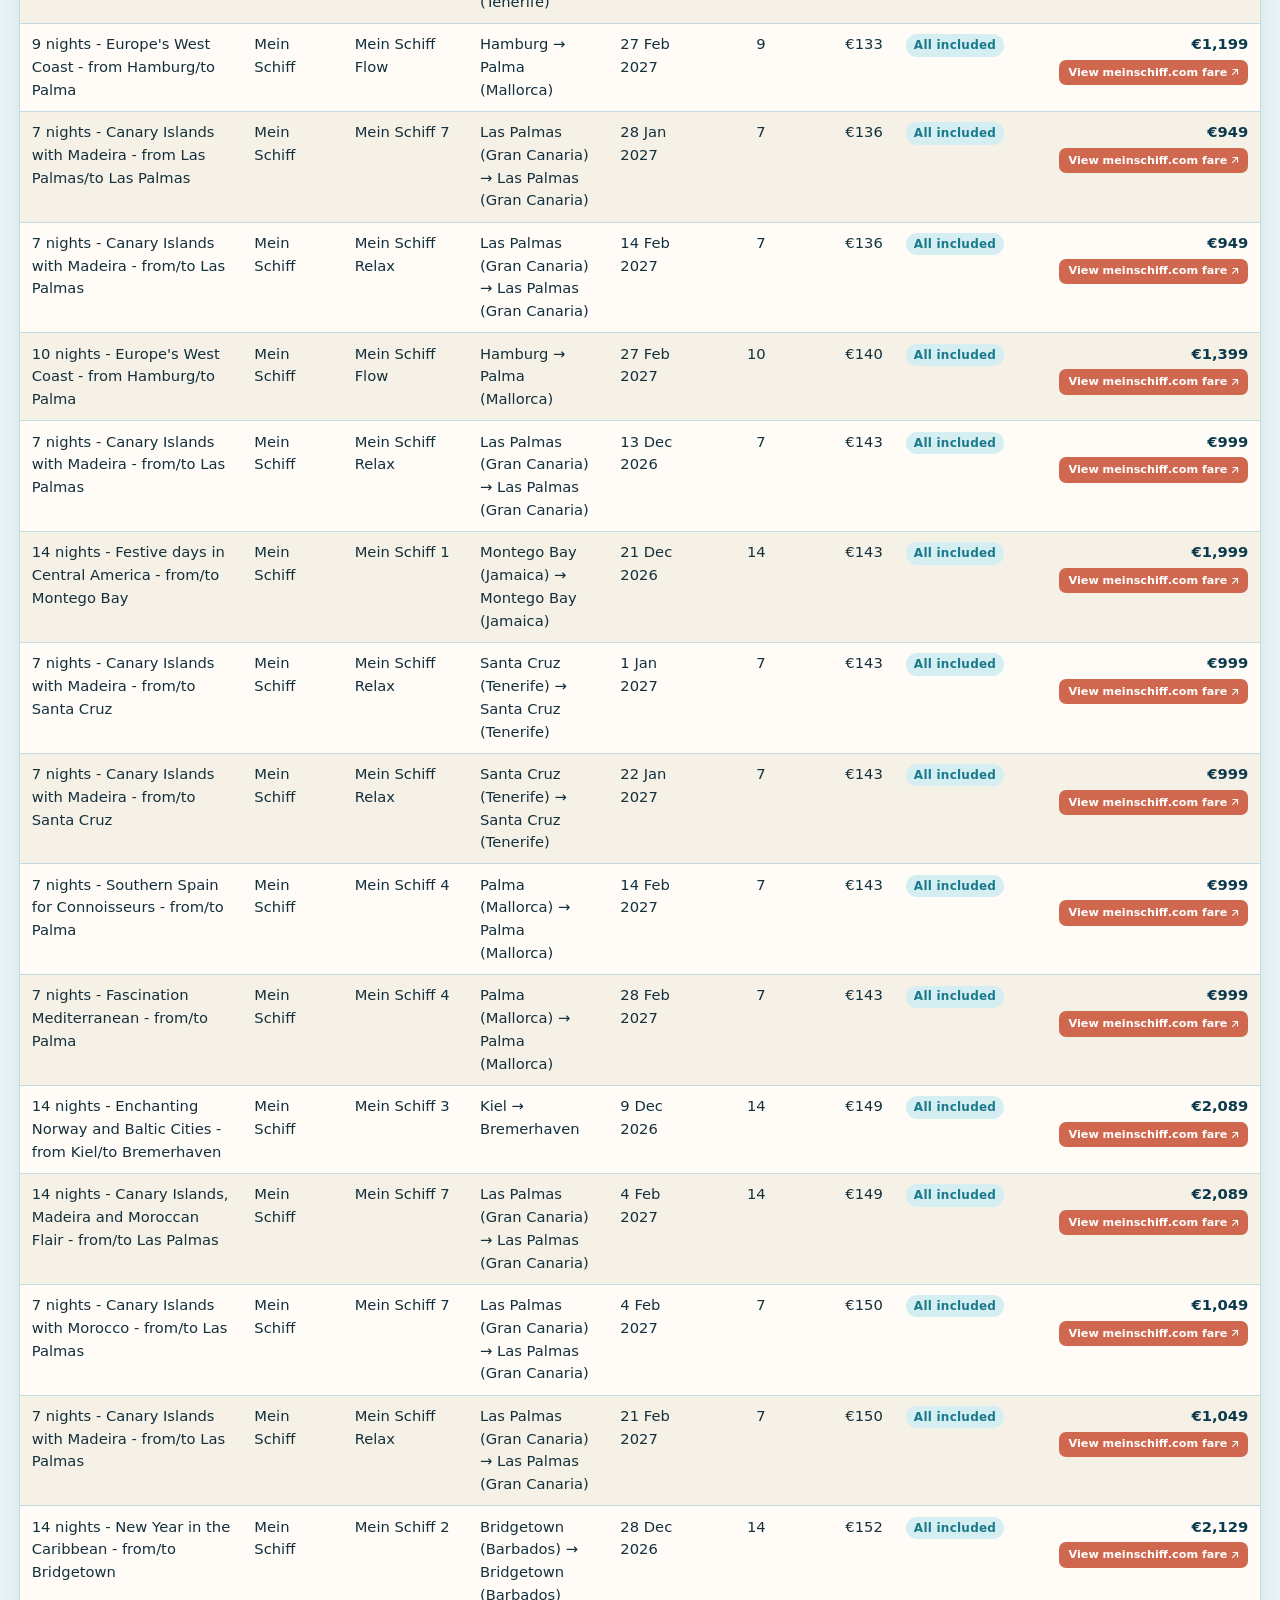
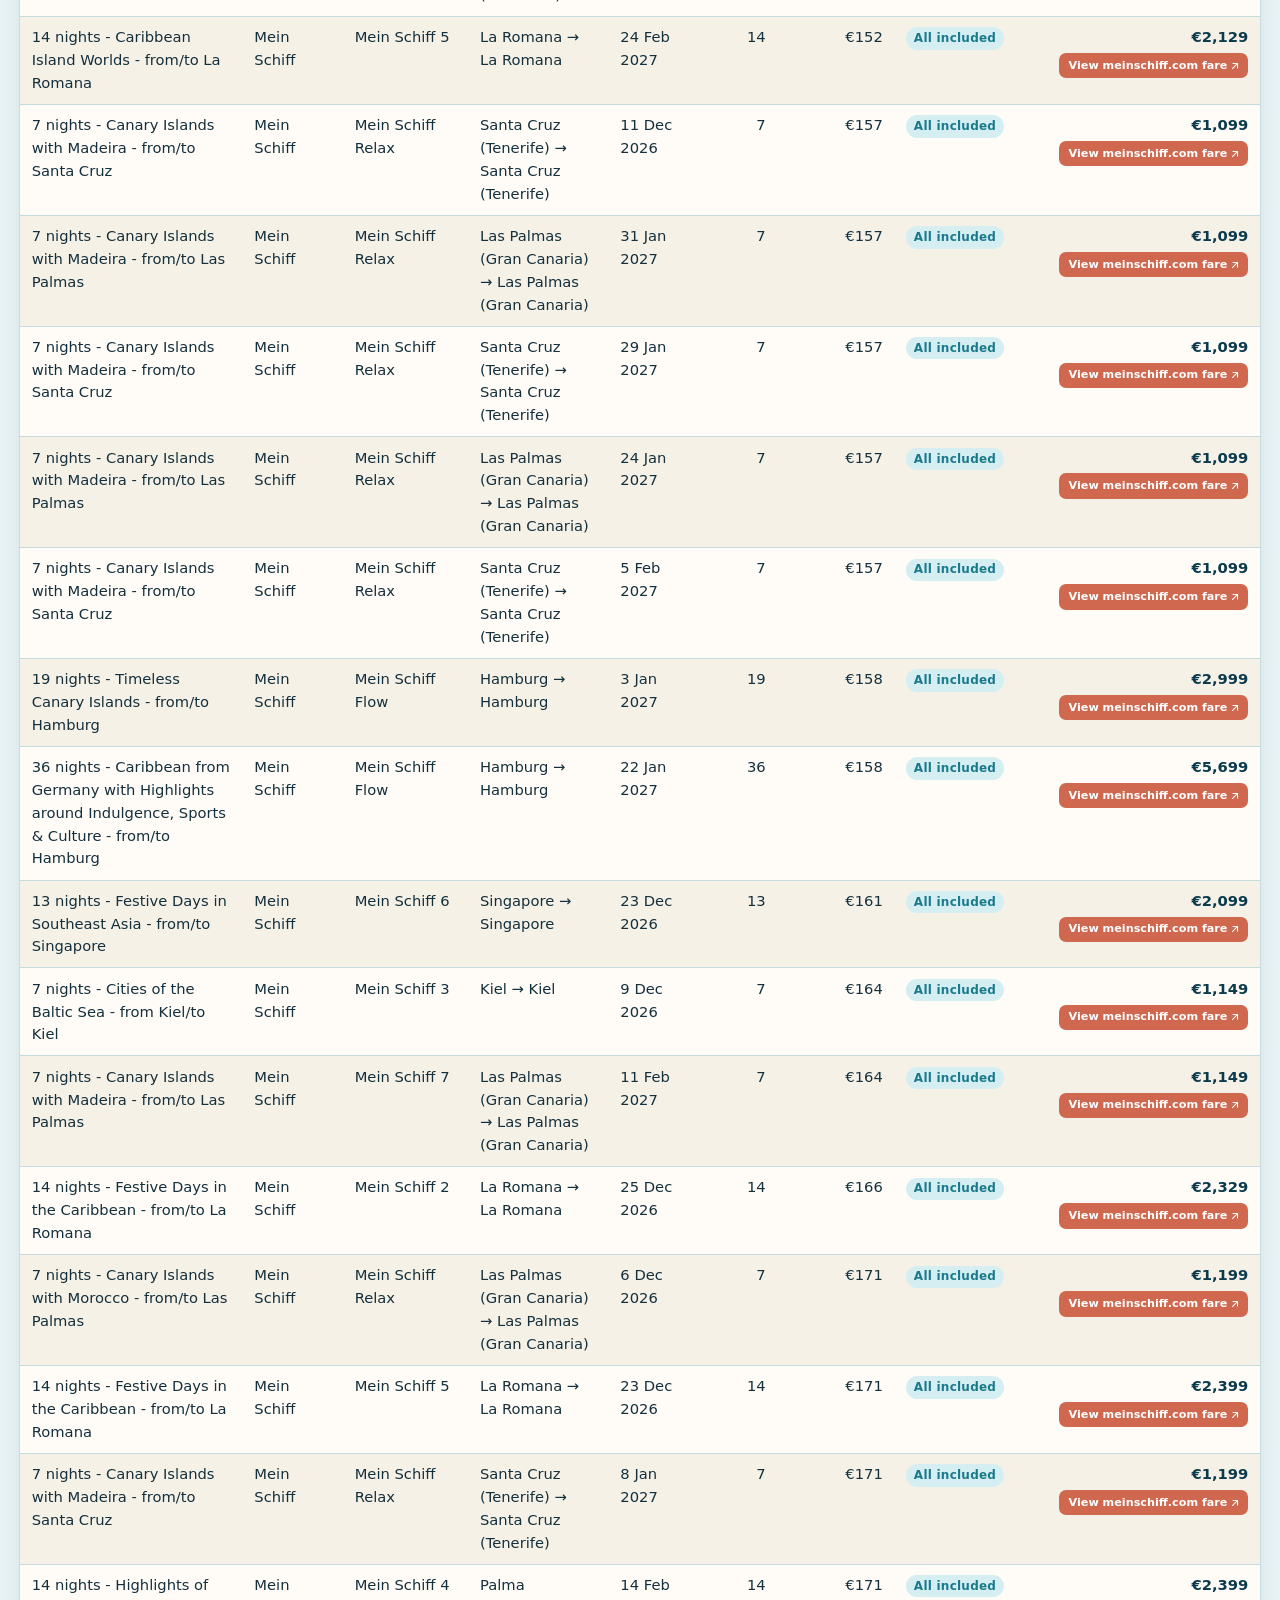
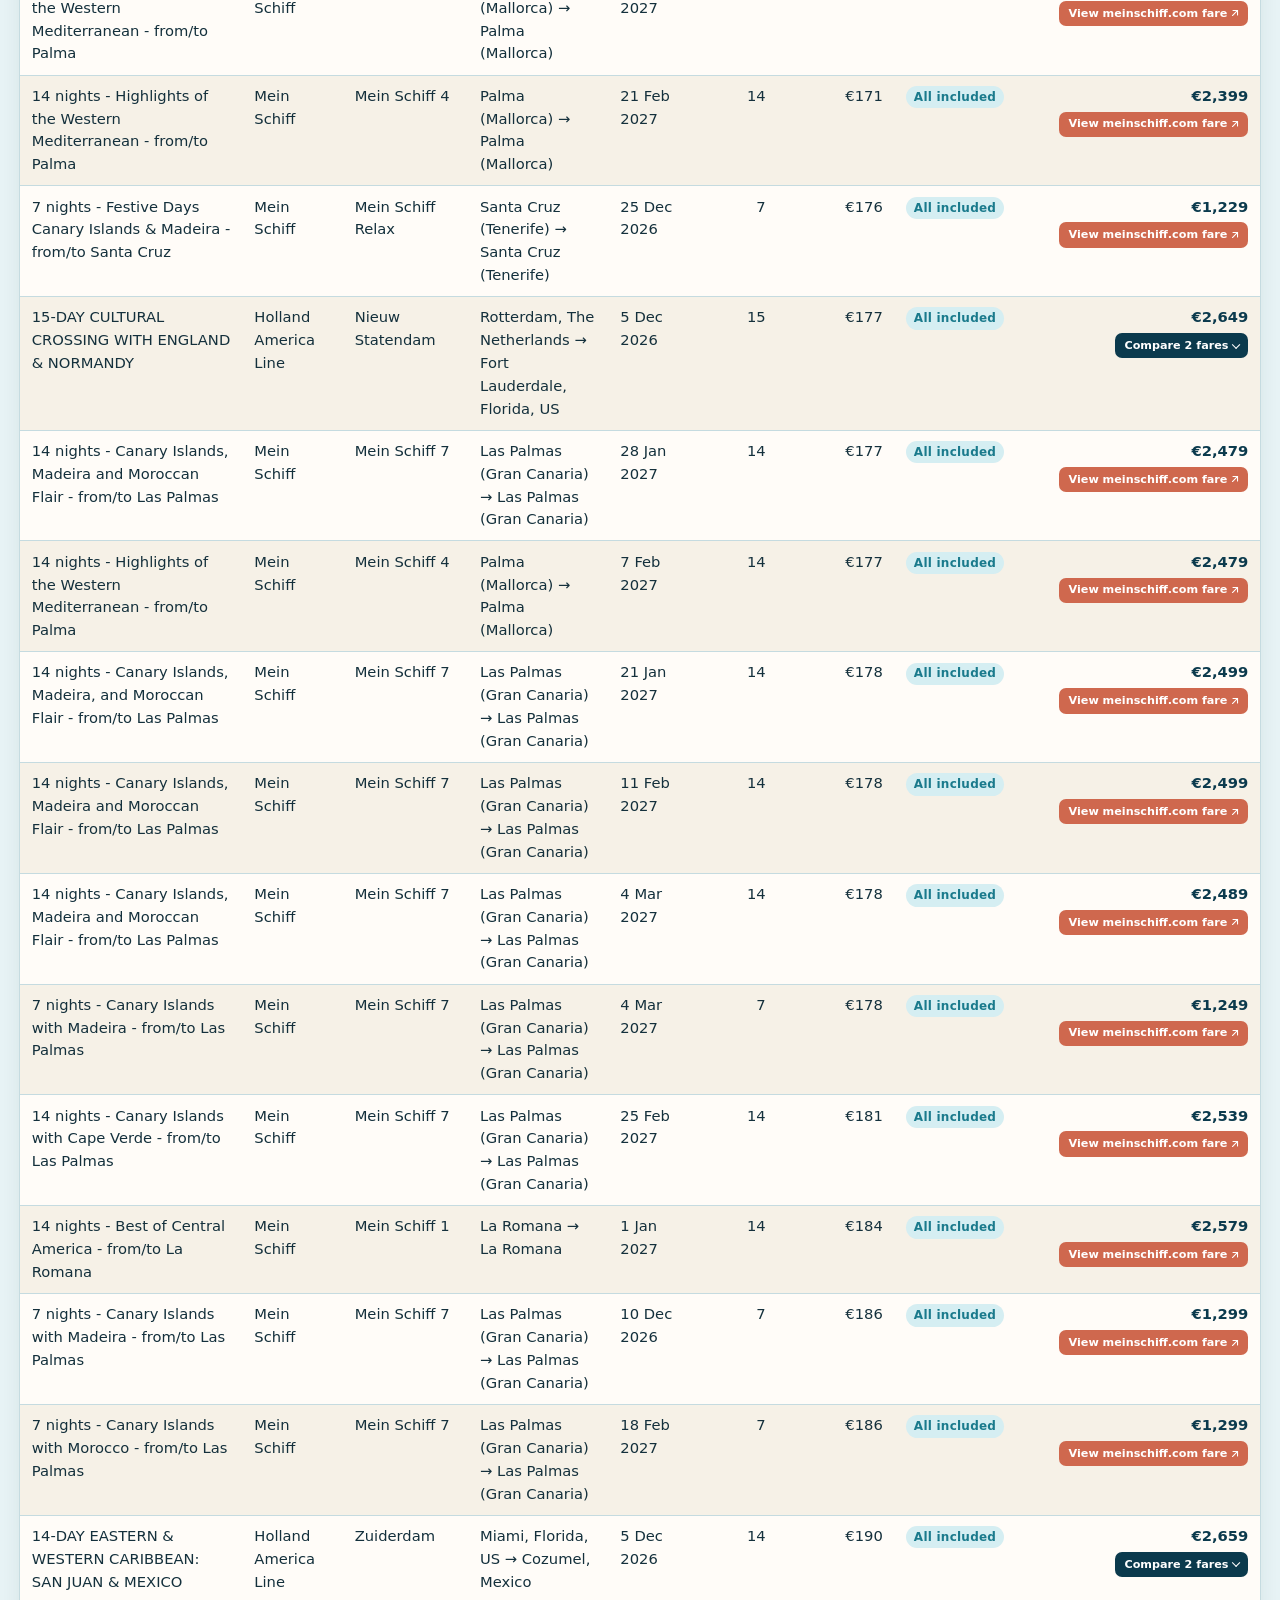
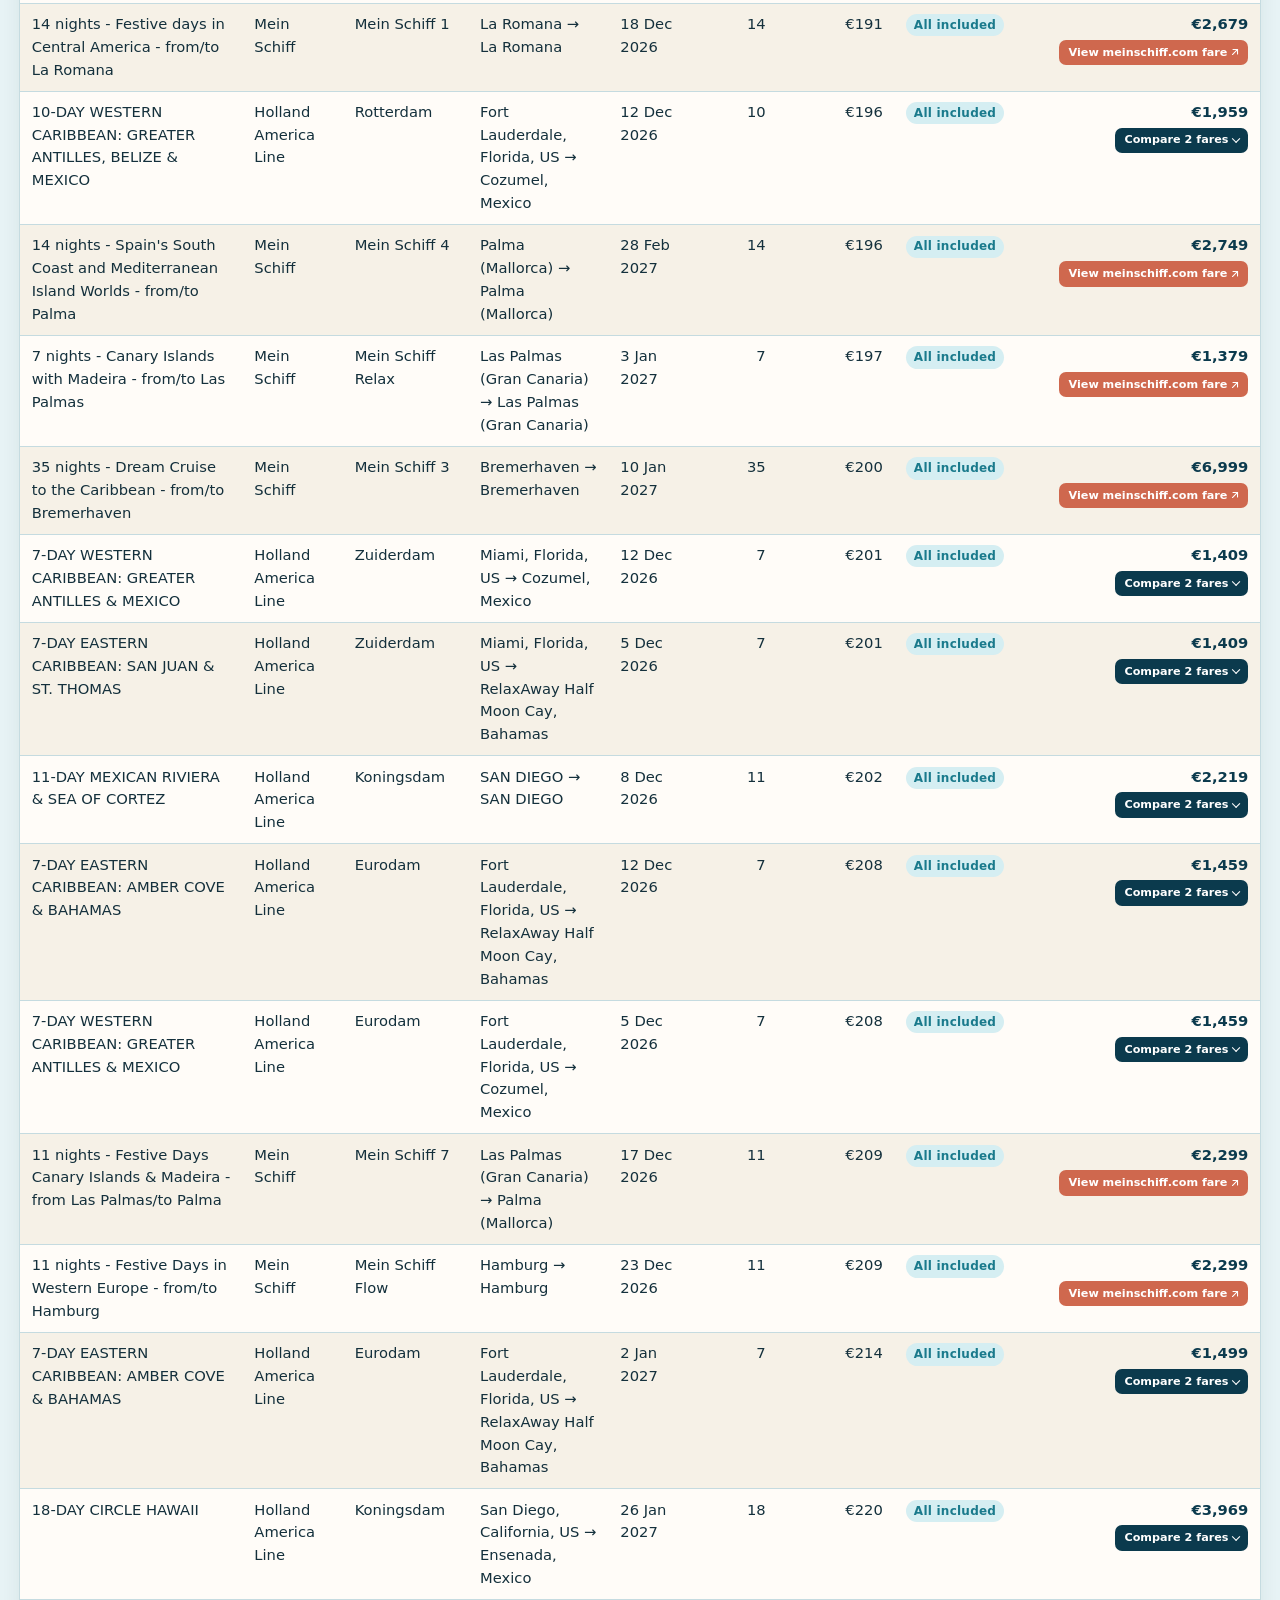
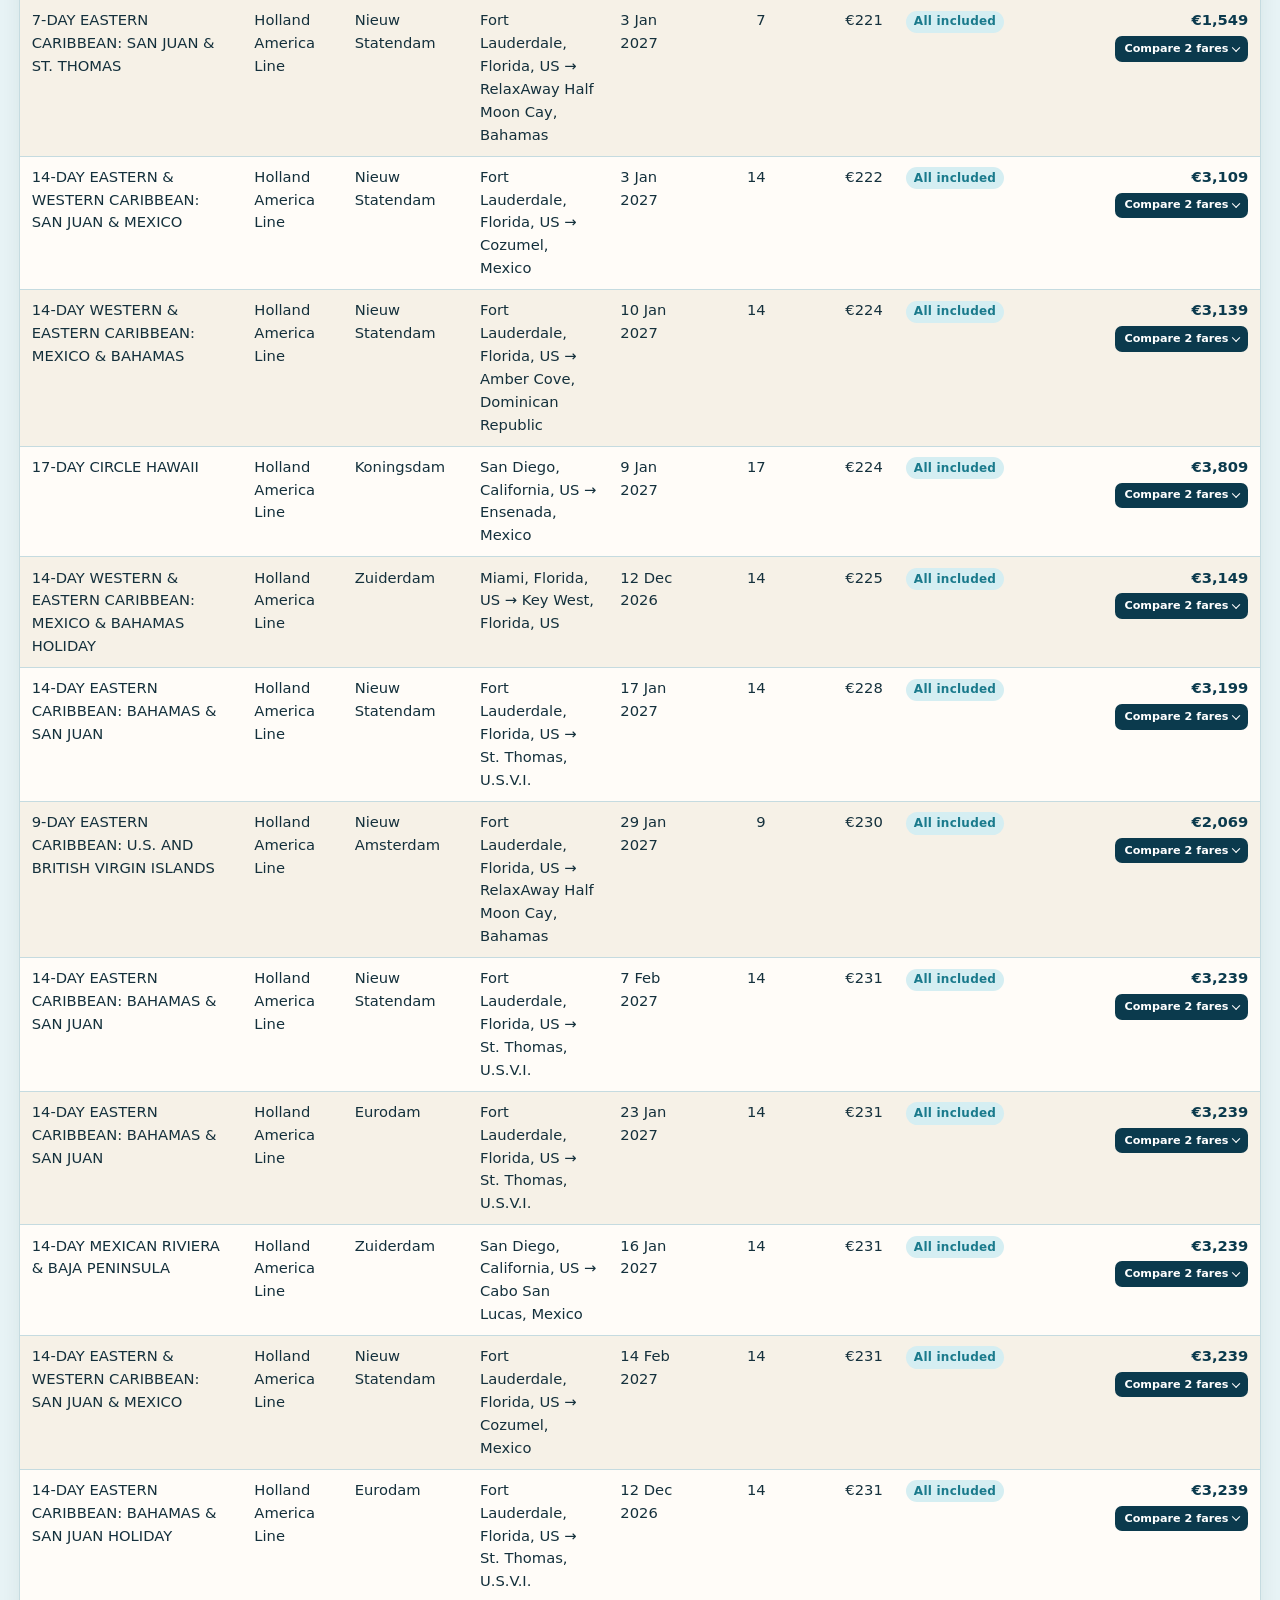
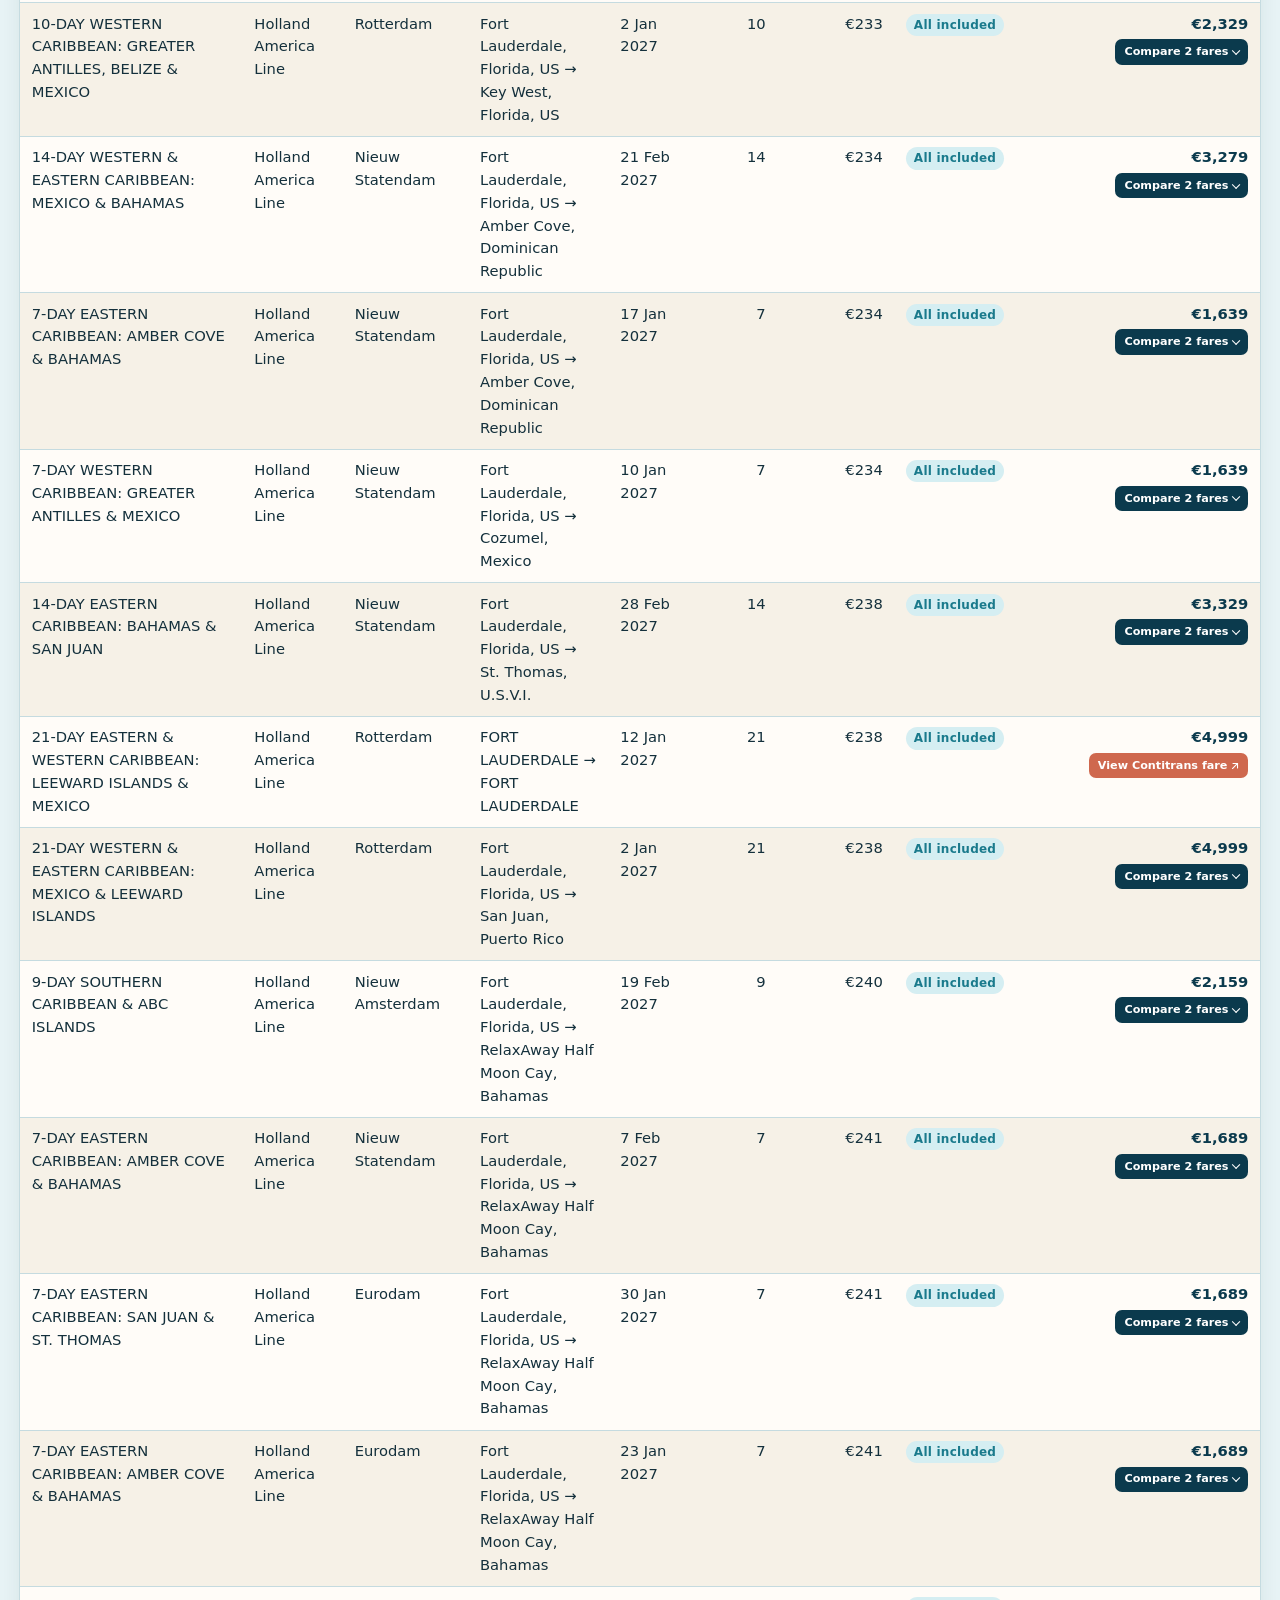
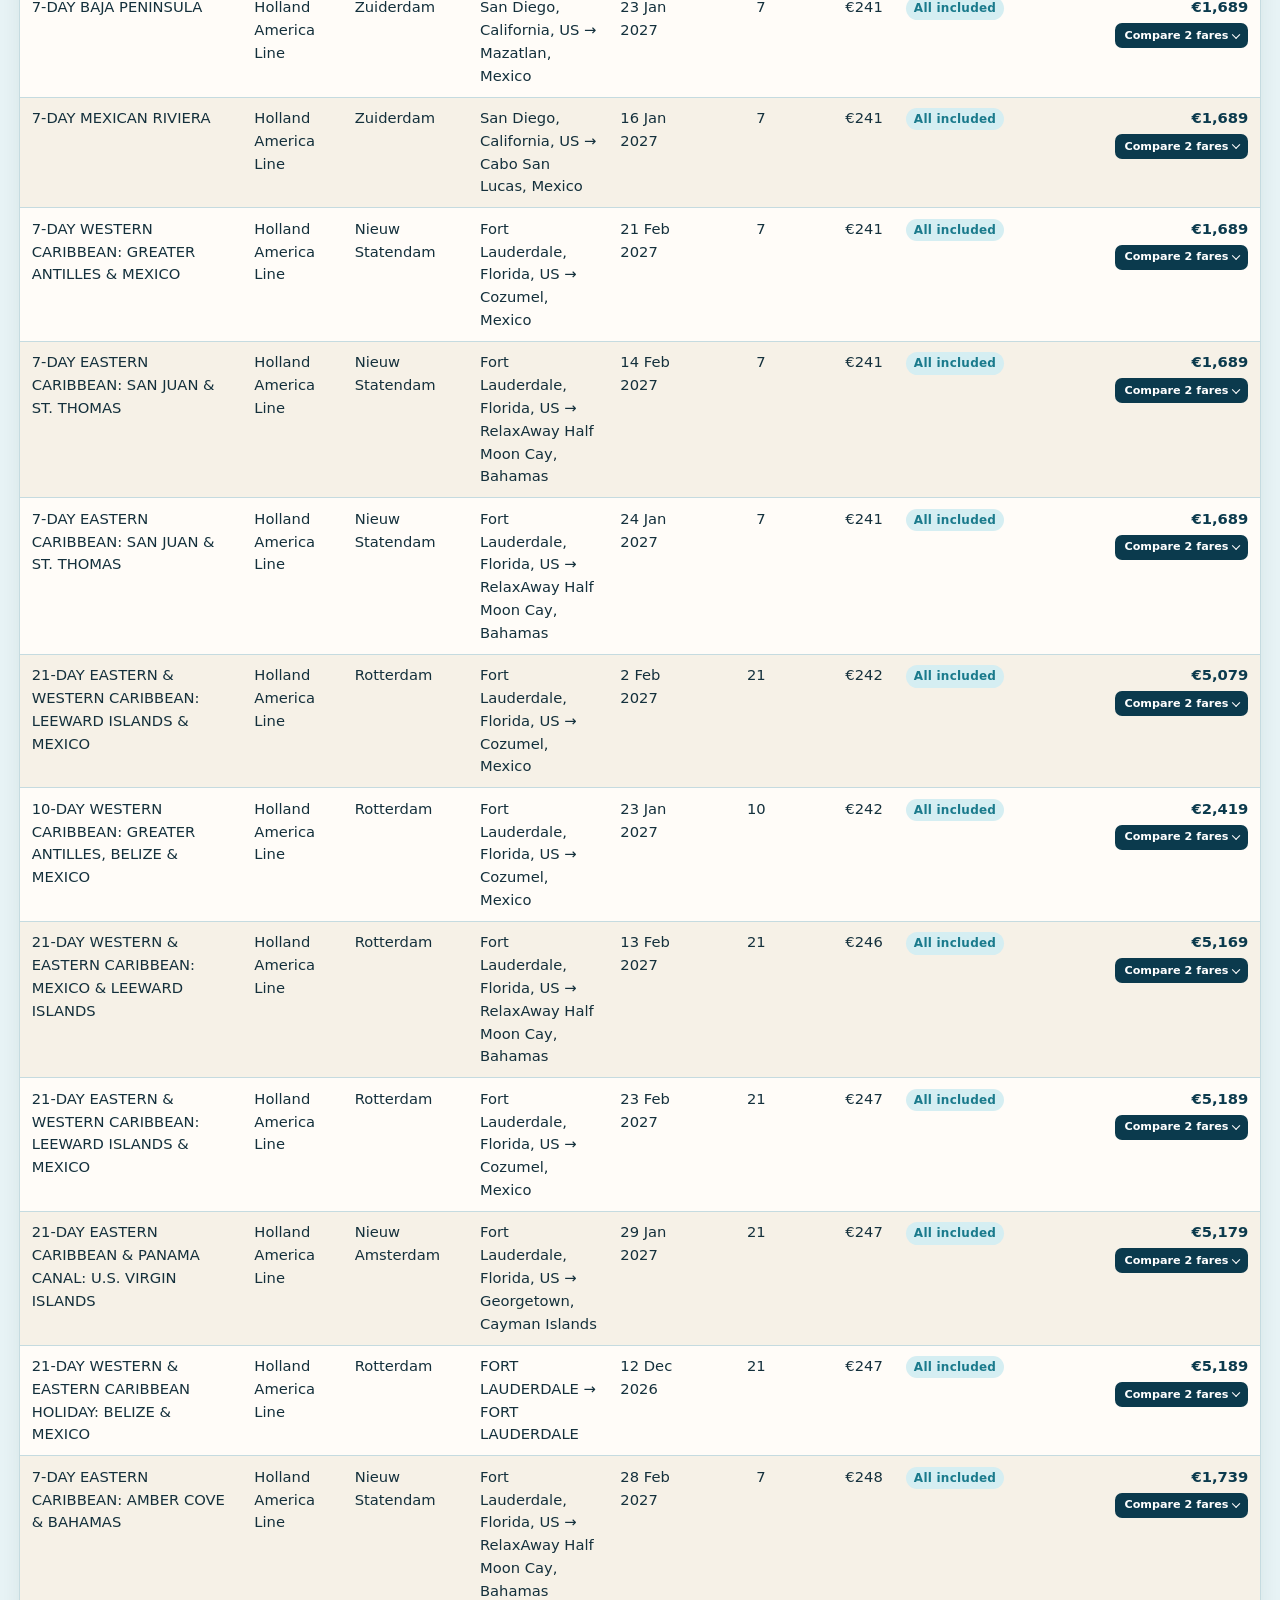
==== commit ef5a03b4: "Update fares from all-20261114.csv" ====
--- a/bg/index.html
+++ b/bg/index.html
@@ -28,7 +28,7 @@
       </a>
       <p class="crawl-date">
         <span class="crawl-date-label">Last update</span>
-        <time datetime="2026-11-12">12 Nov 2026</time>
+        <time datetime="2026-11-14">14 Nov 2026</time>
       </p>
     </div>
   </header>
@@ -195,7 +195,7 @@
         <a href="./index.html" aria-current="page">Sailings</a>
         <a href="./about.html">About us</a>
       </nav>
-      <p>Built 2026-11-12 from all-20261112.csv. Open this folder in a browser; nothing is fetched from a server.</p>
+      <p>Built 2026-11-14 from all-20261114.csv. Open this folder in a browser; nothing is fetched from a server.</p>
     </footer>
   </main>
   <script src="./js/data.js"></script>
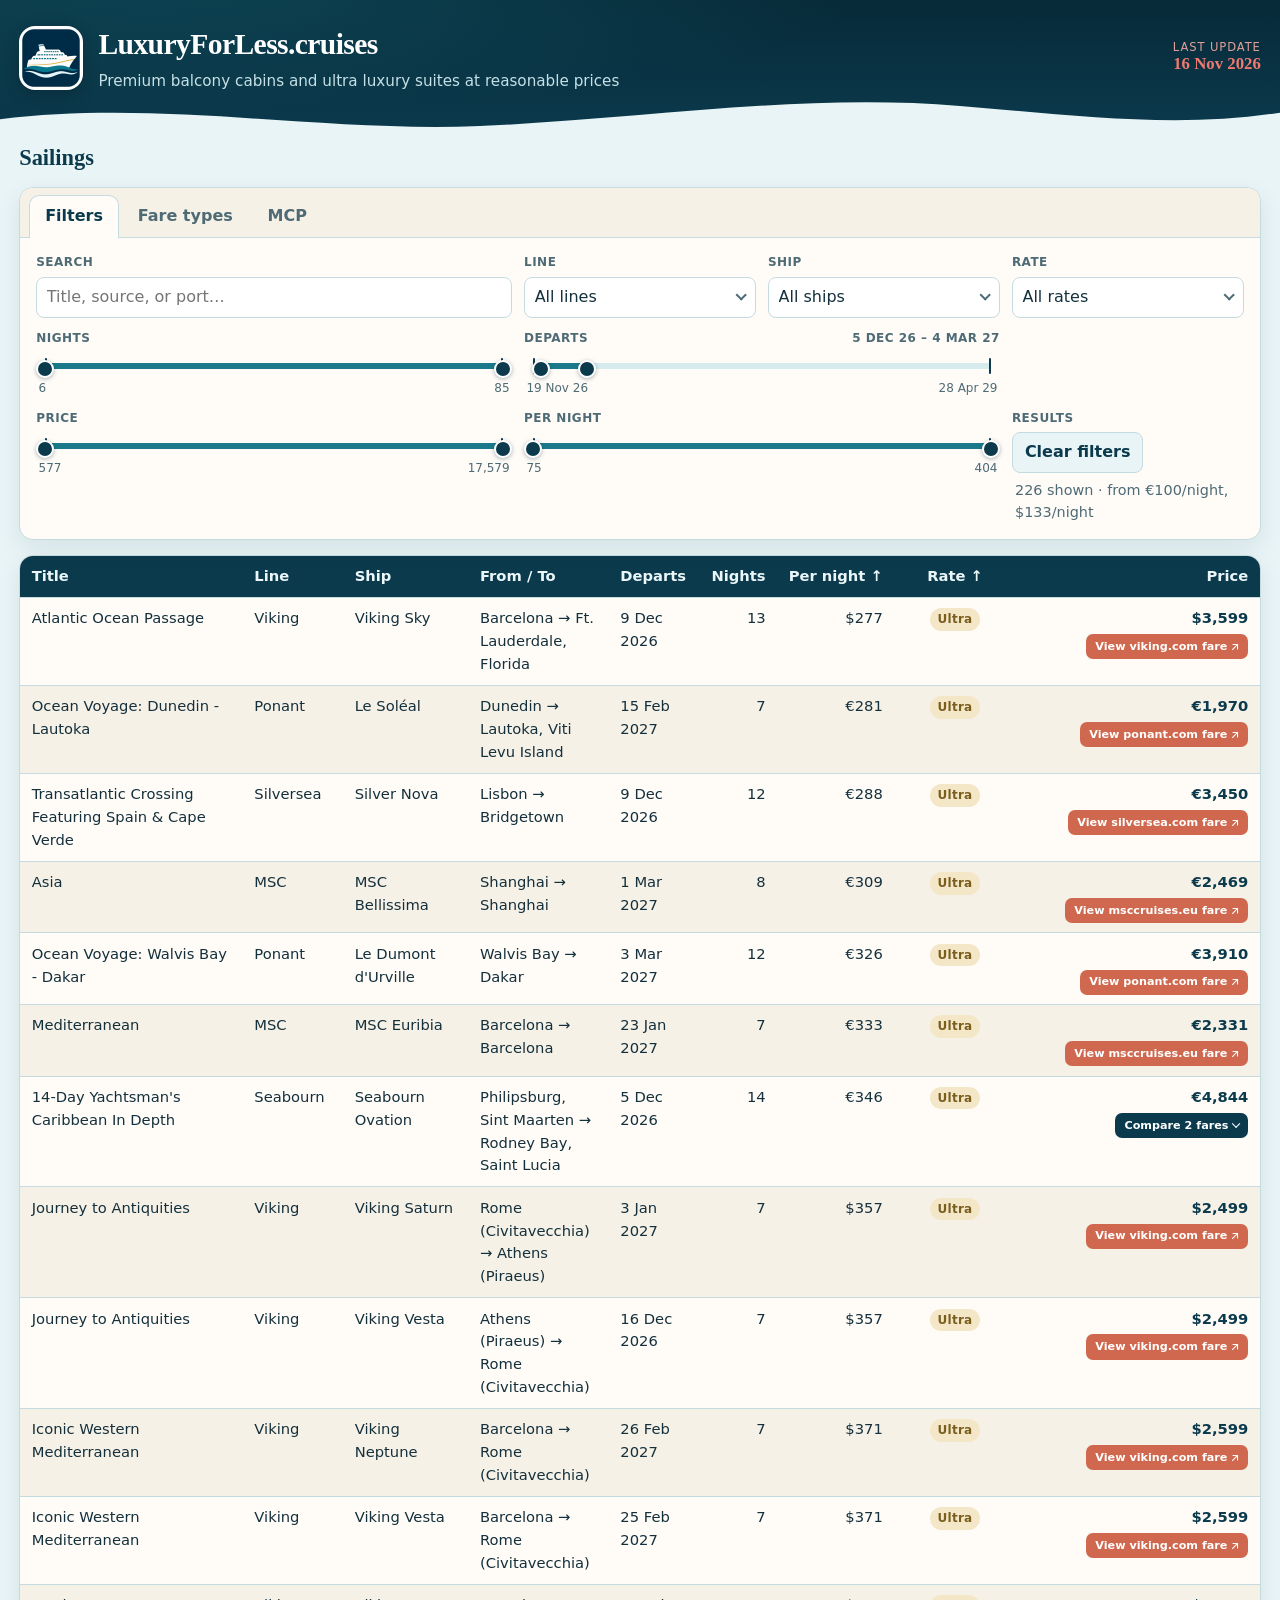
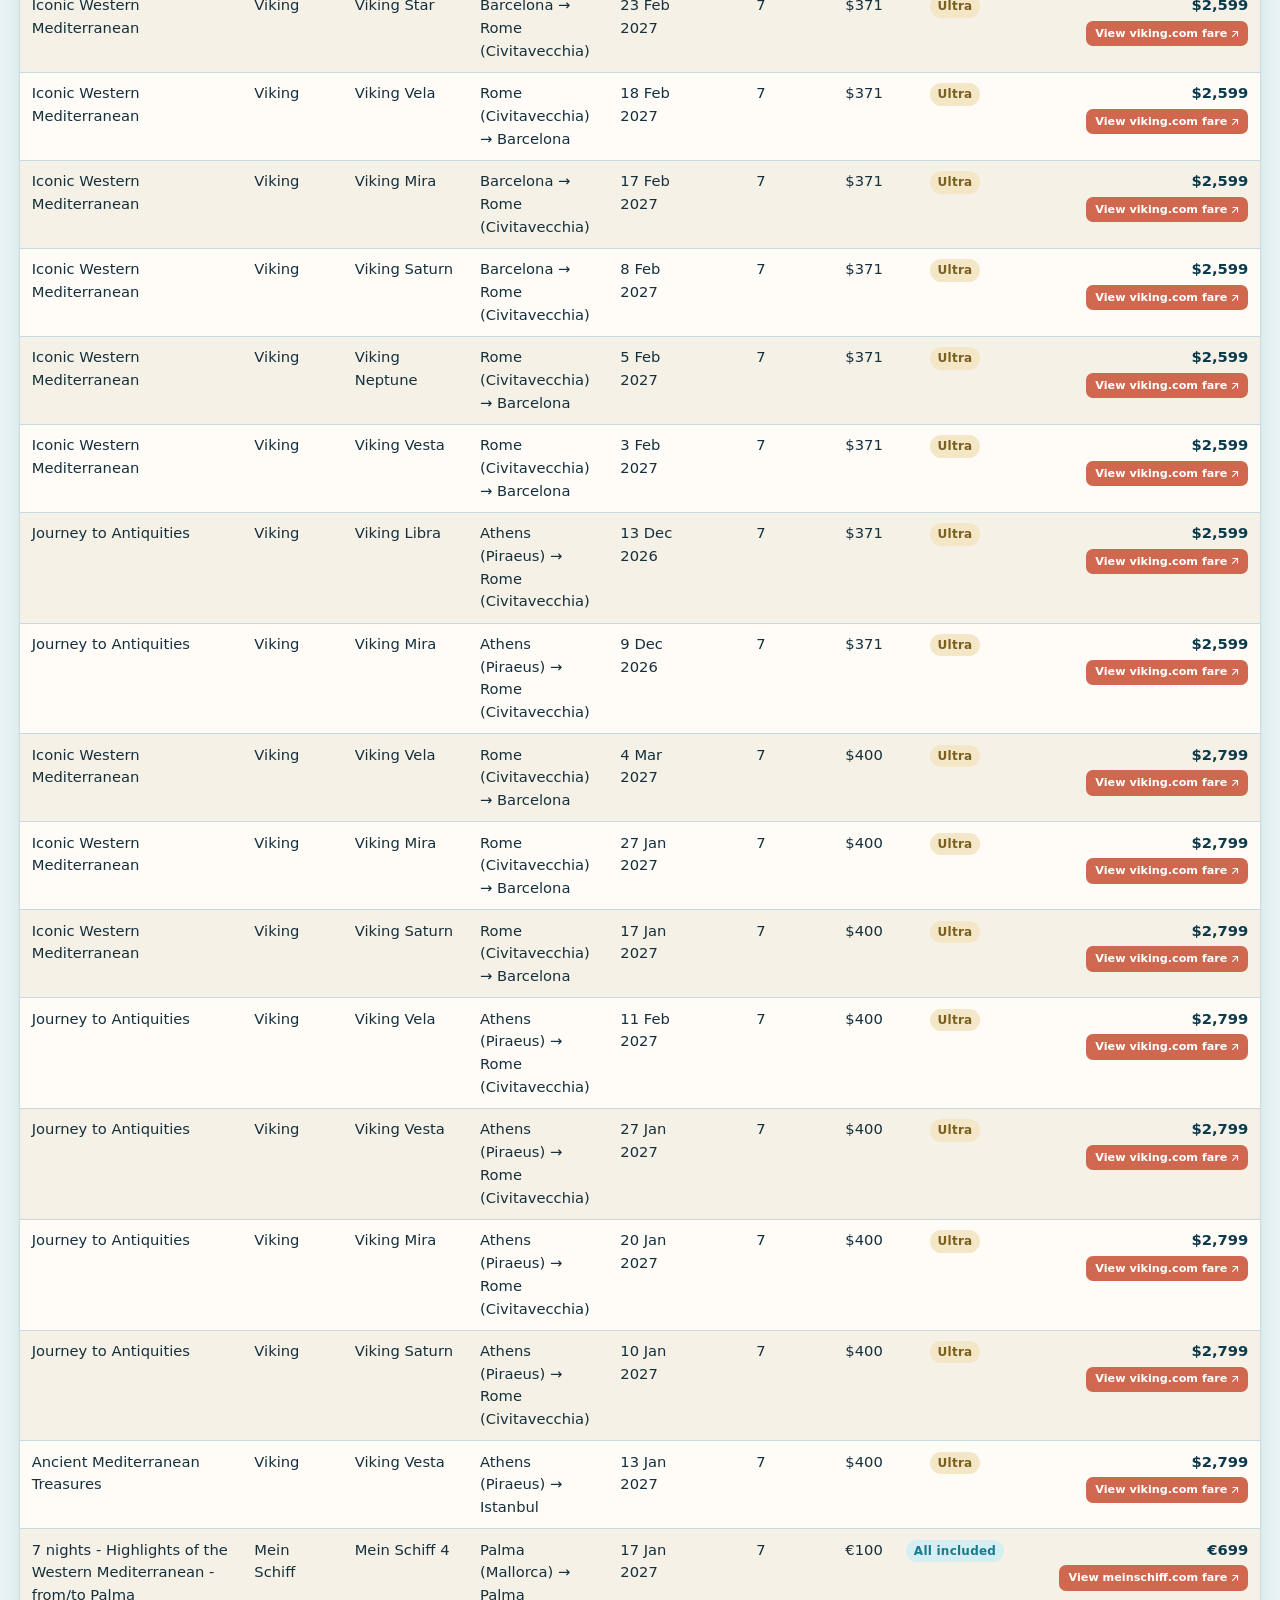
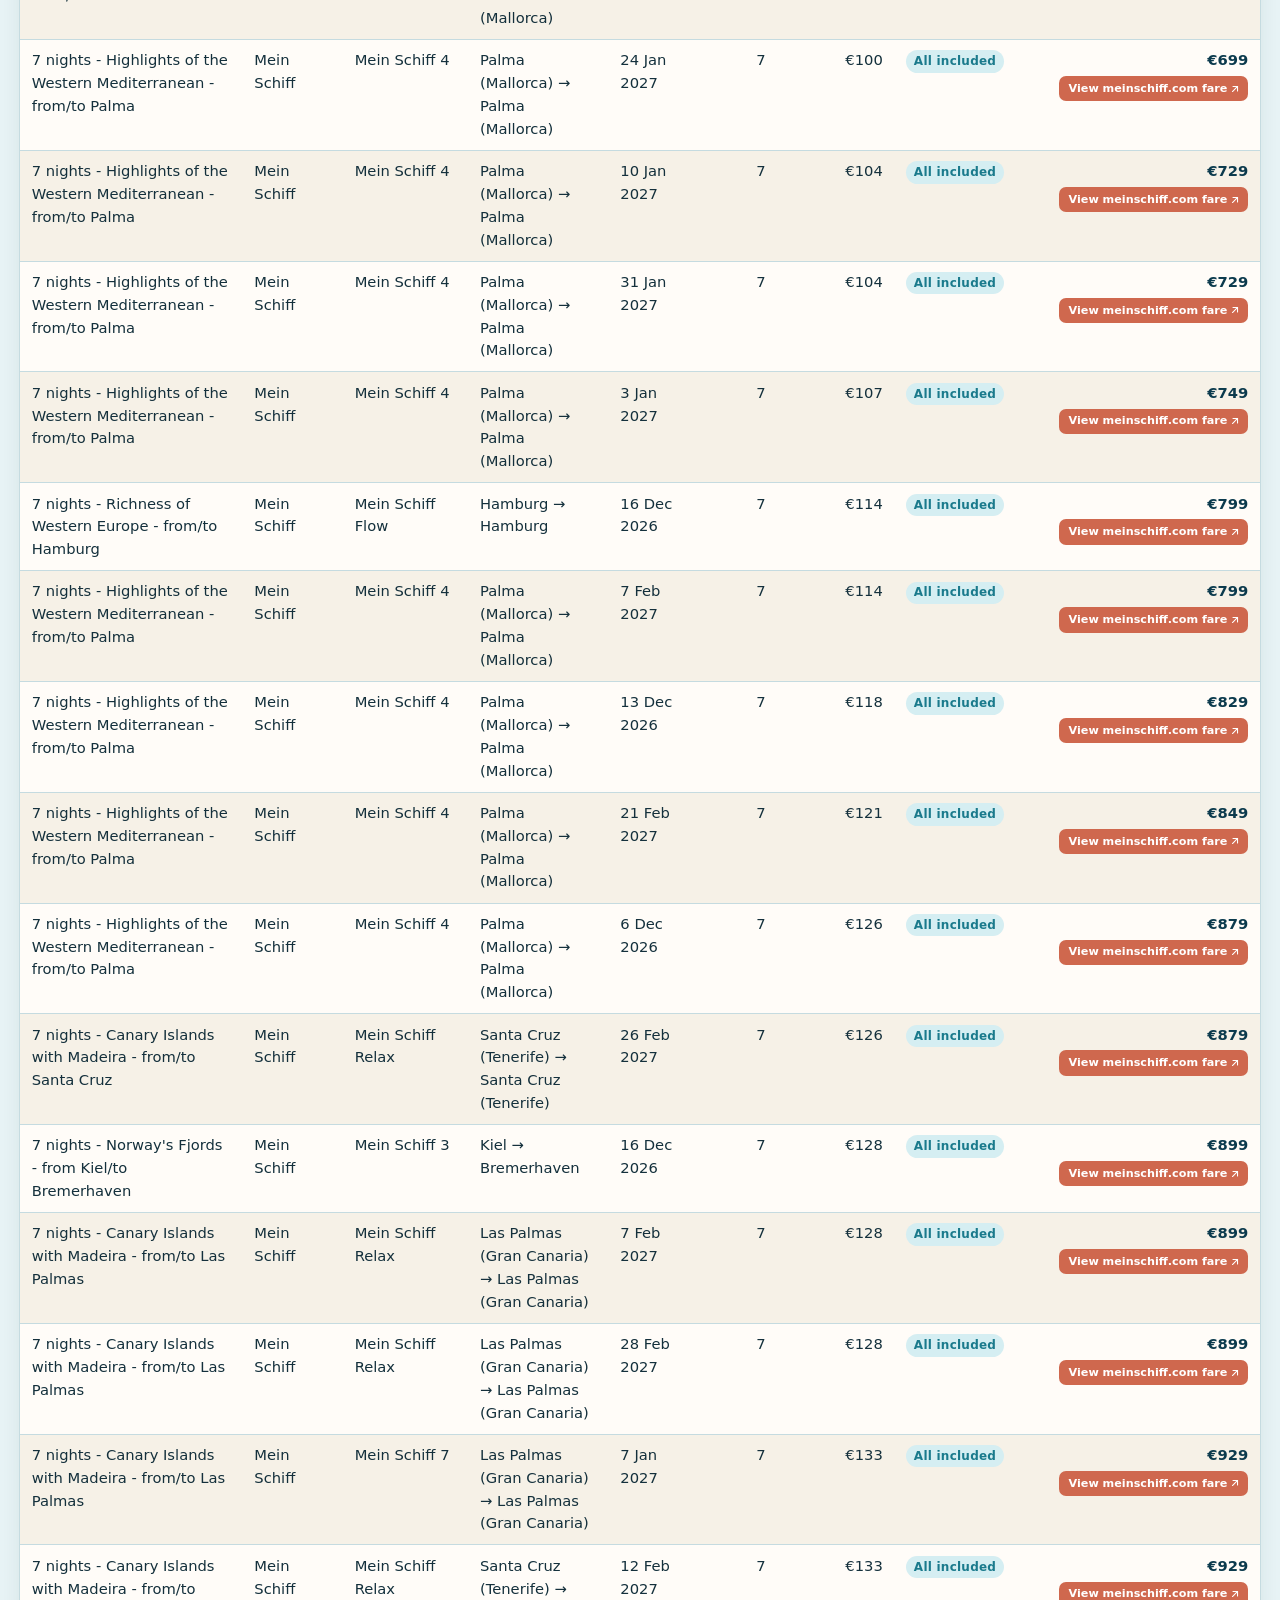
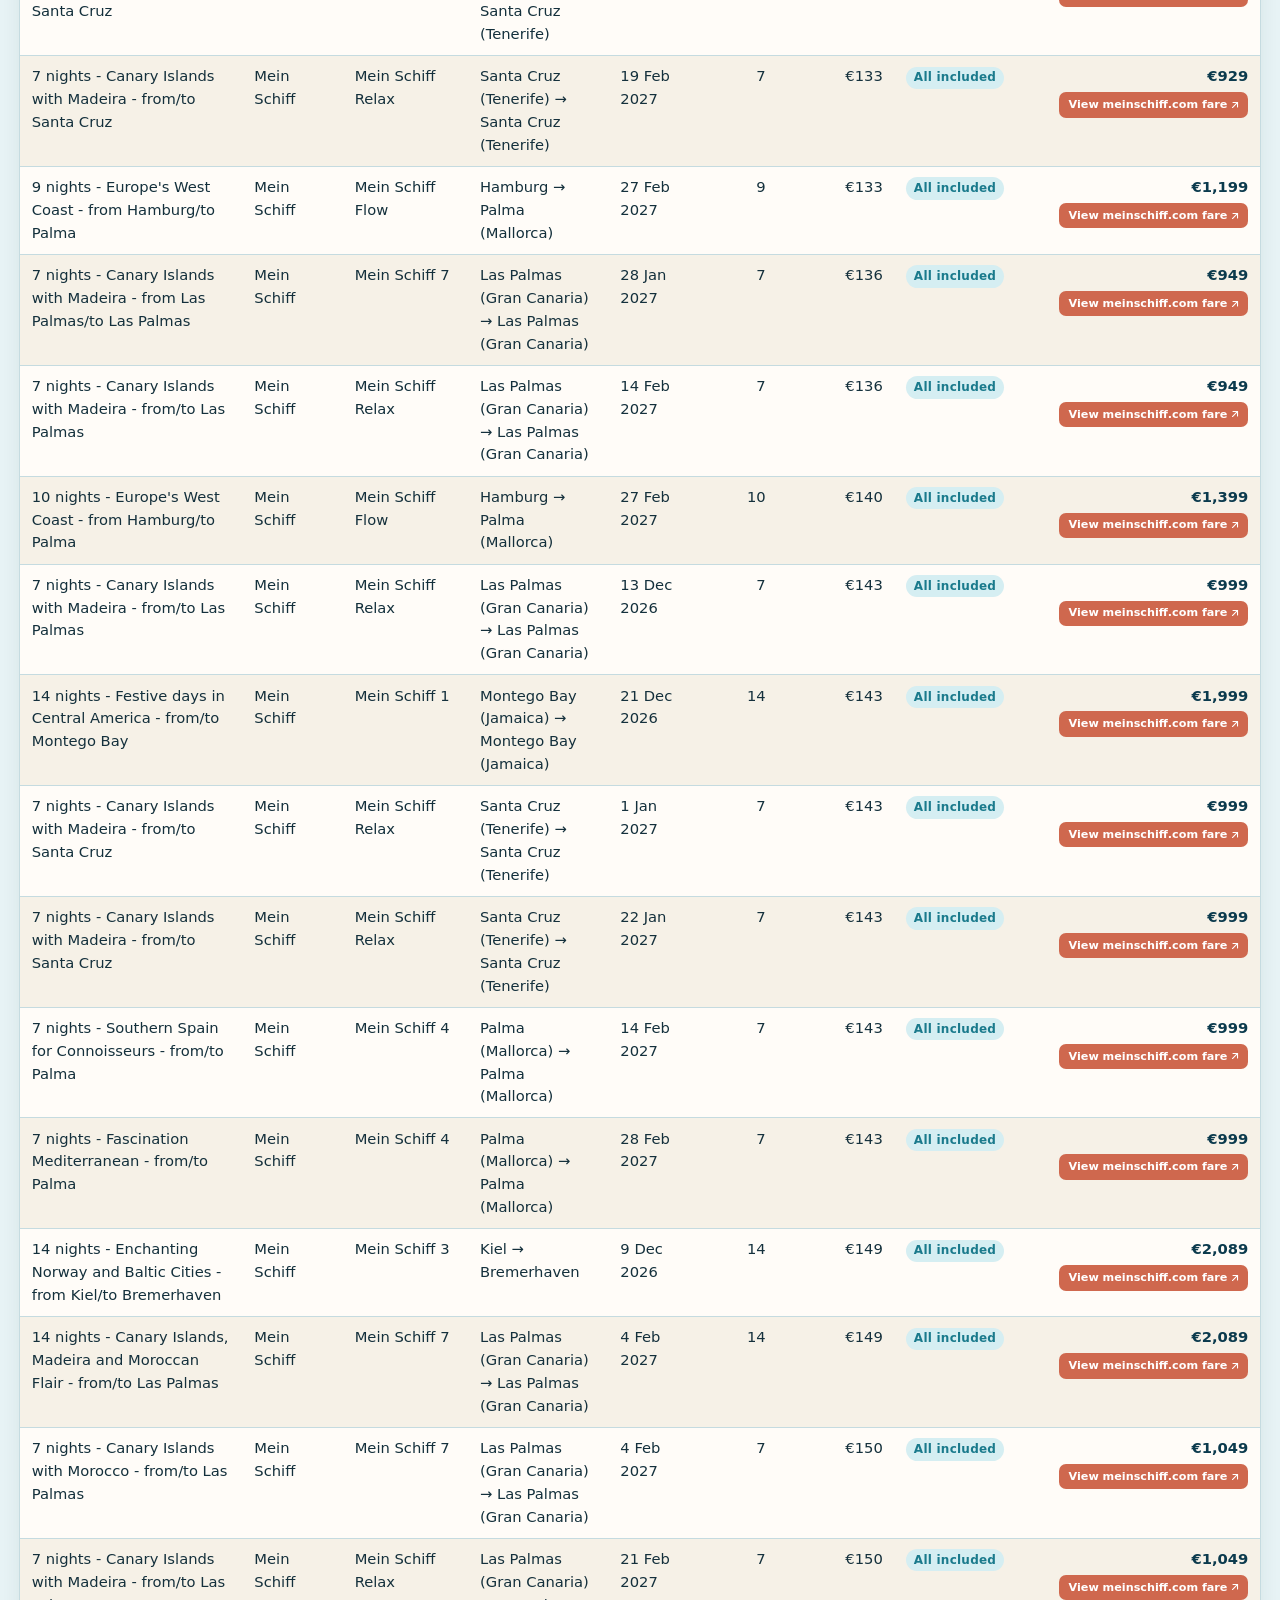
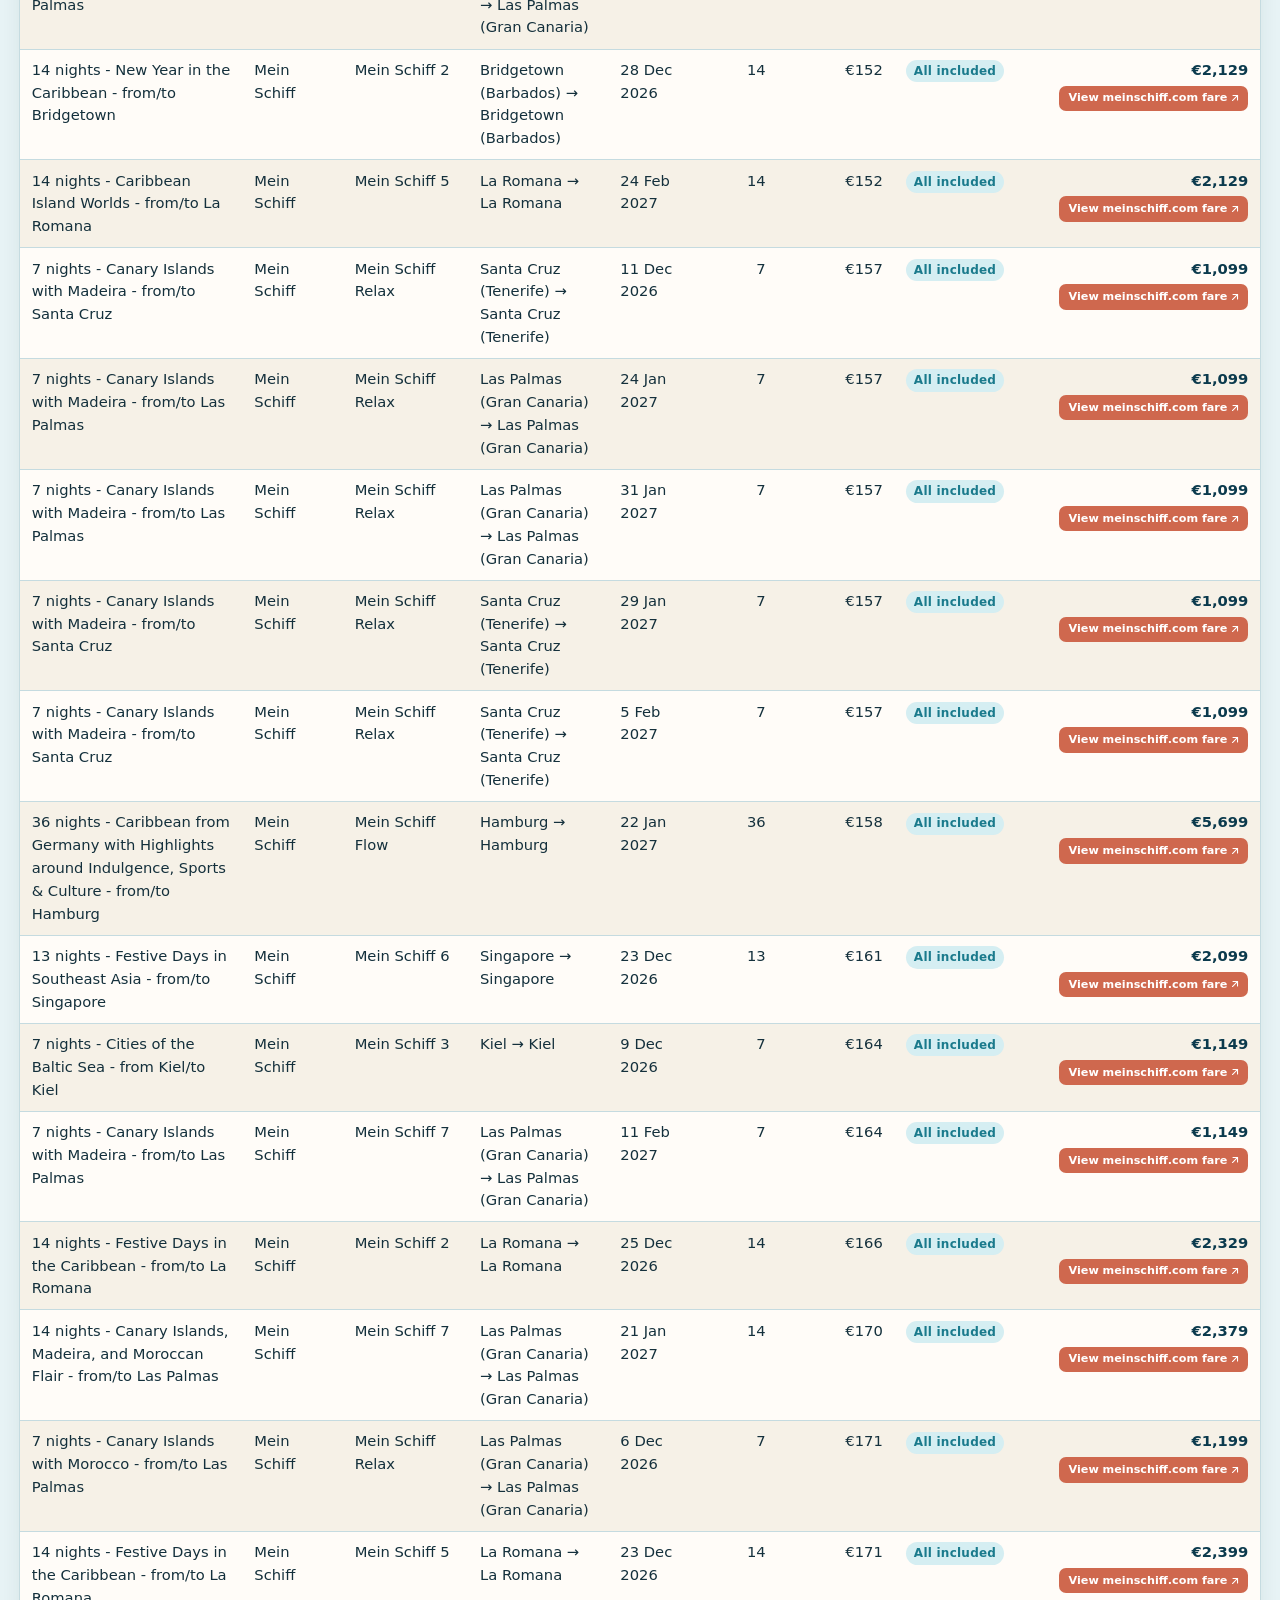
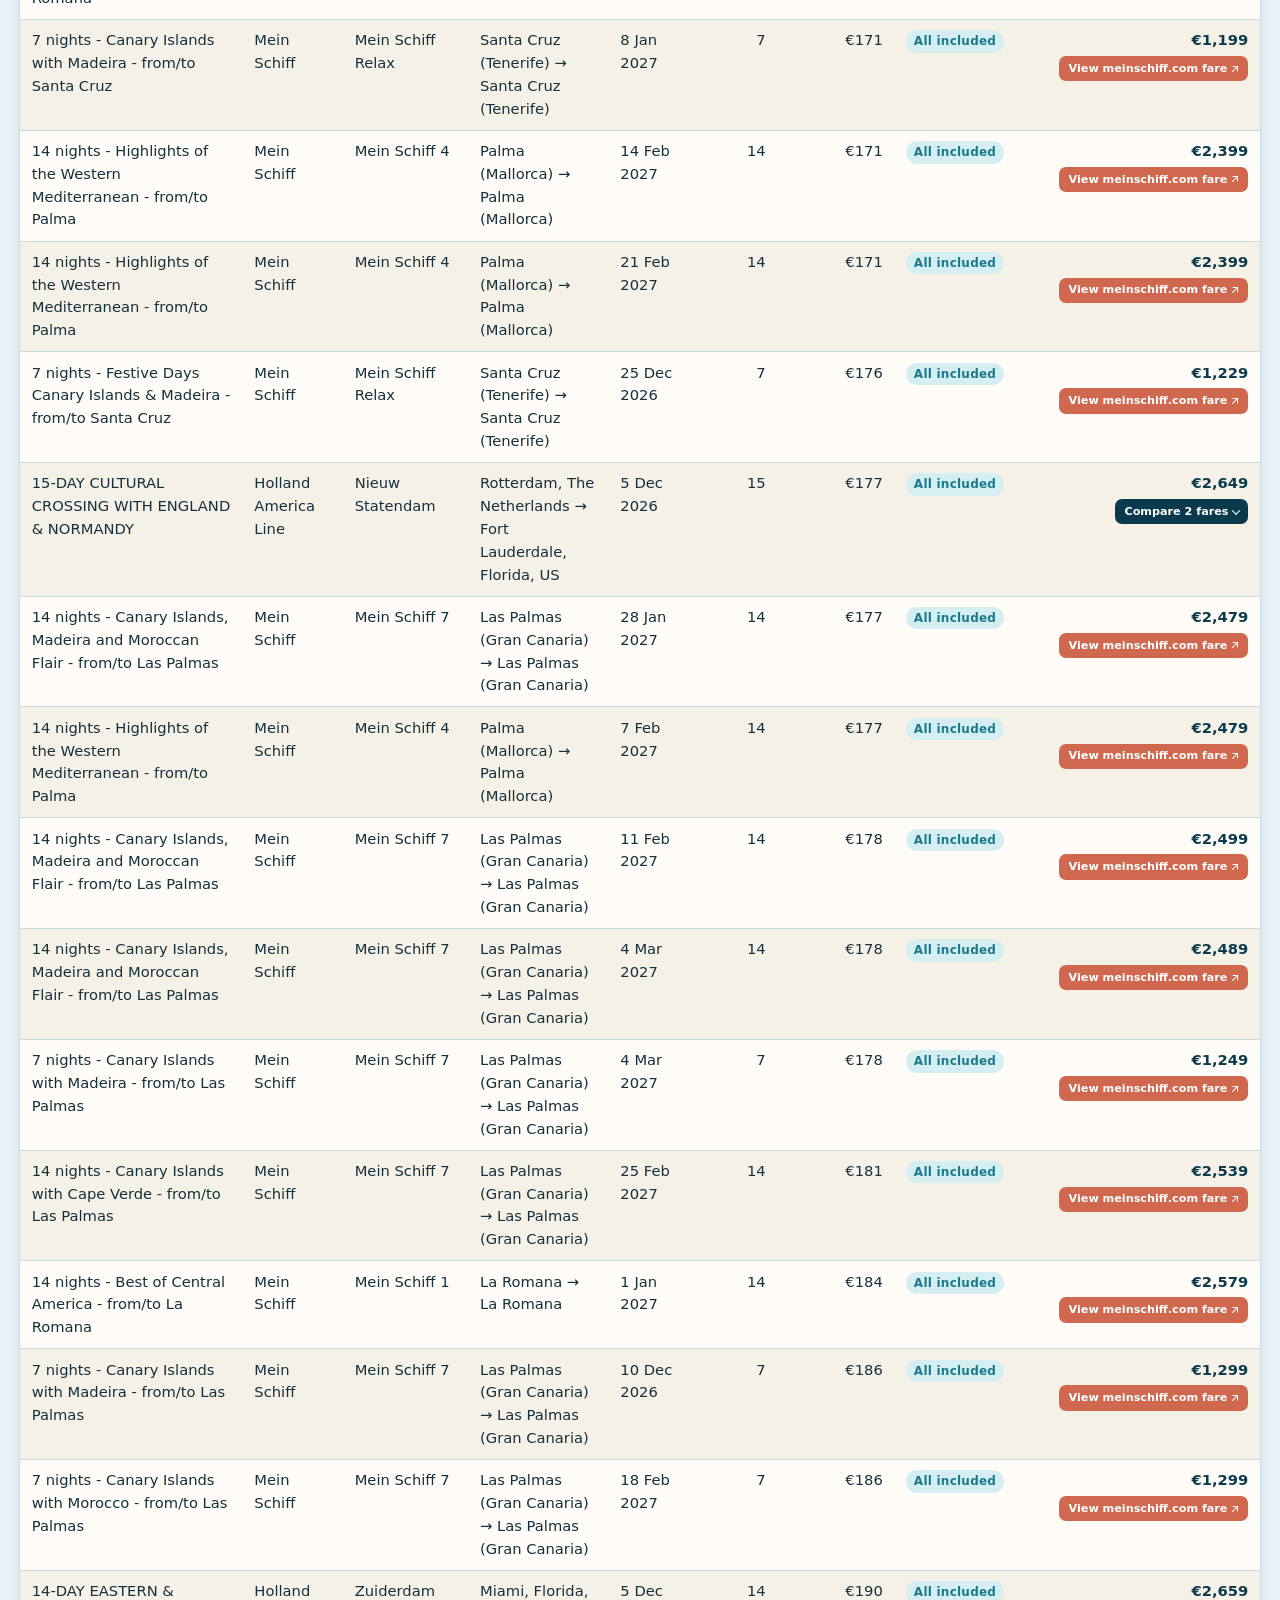
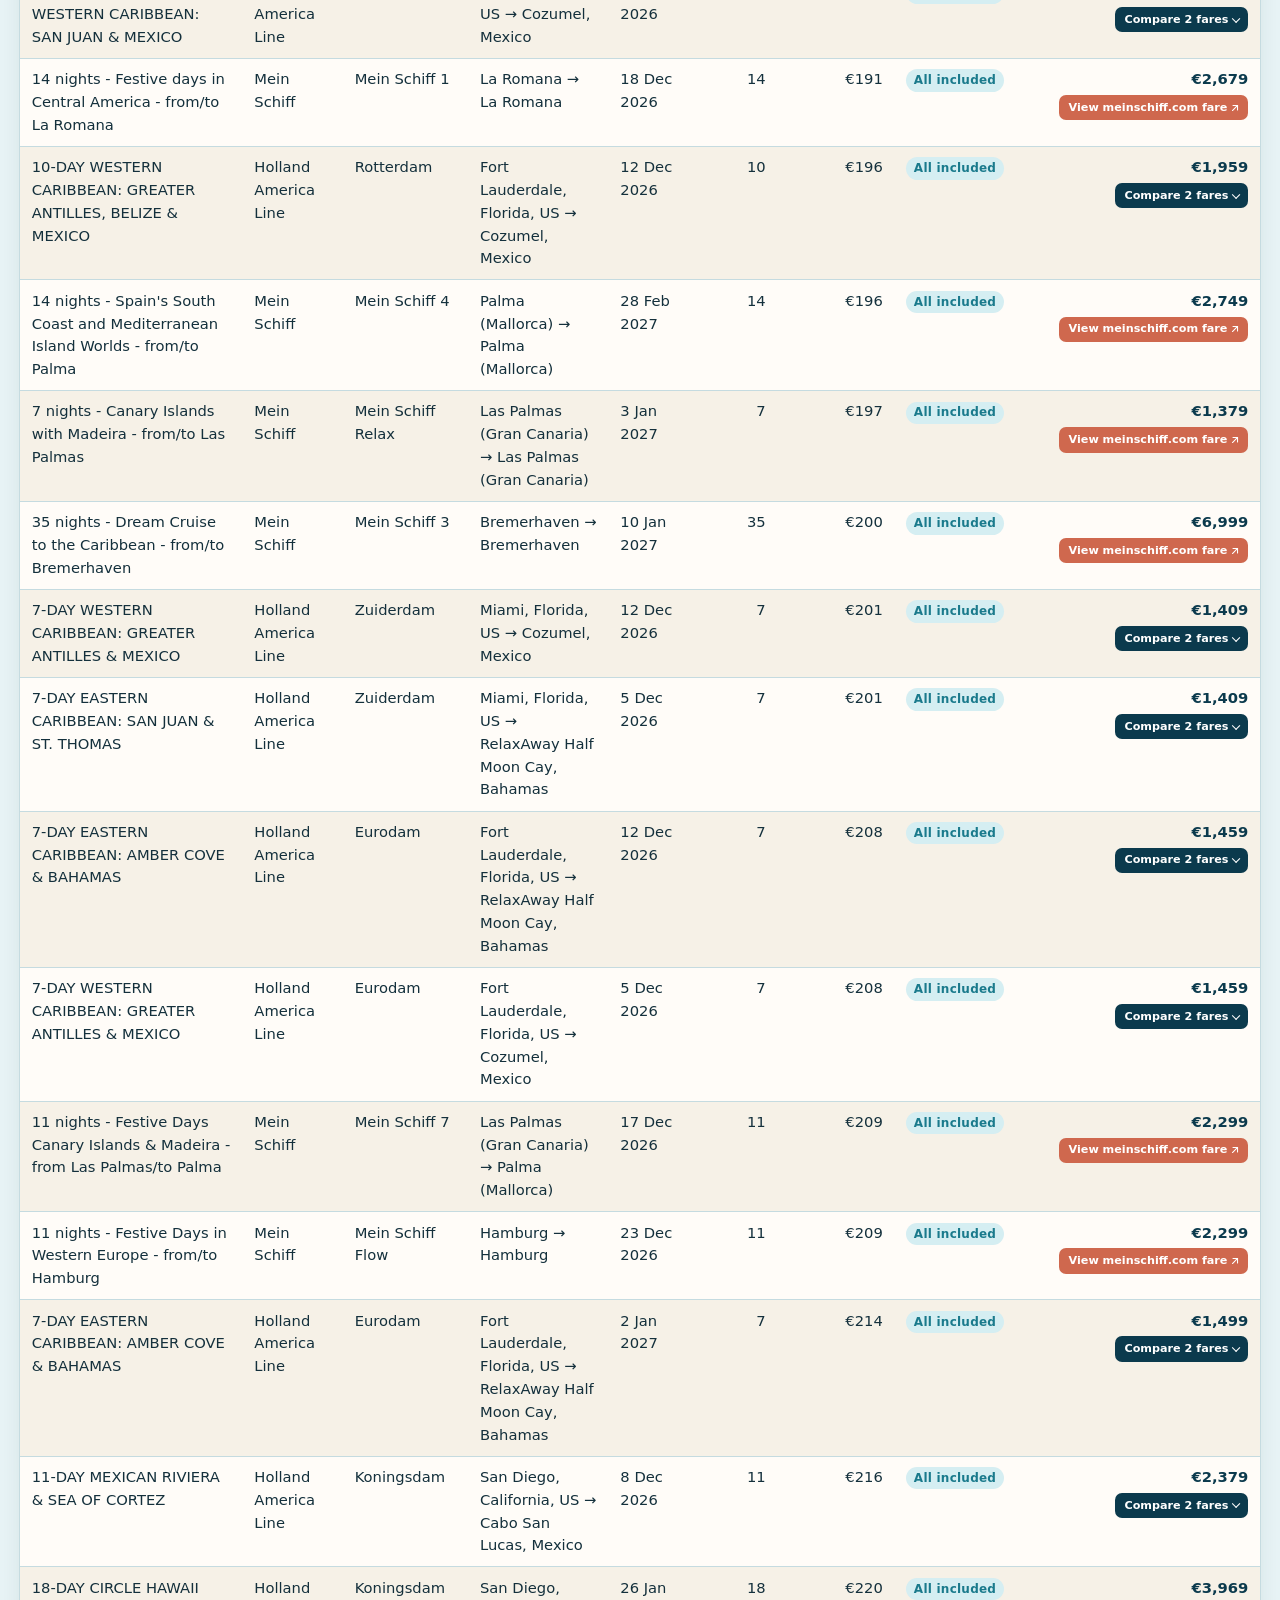
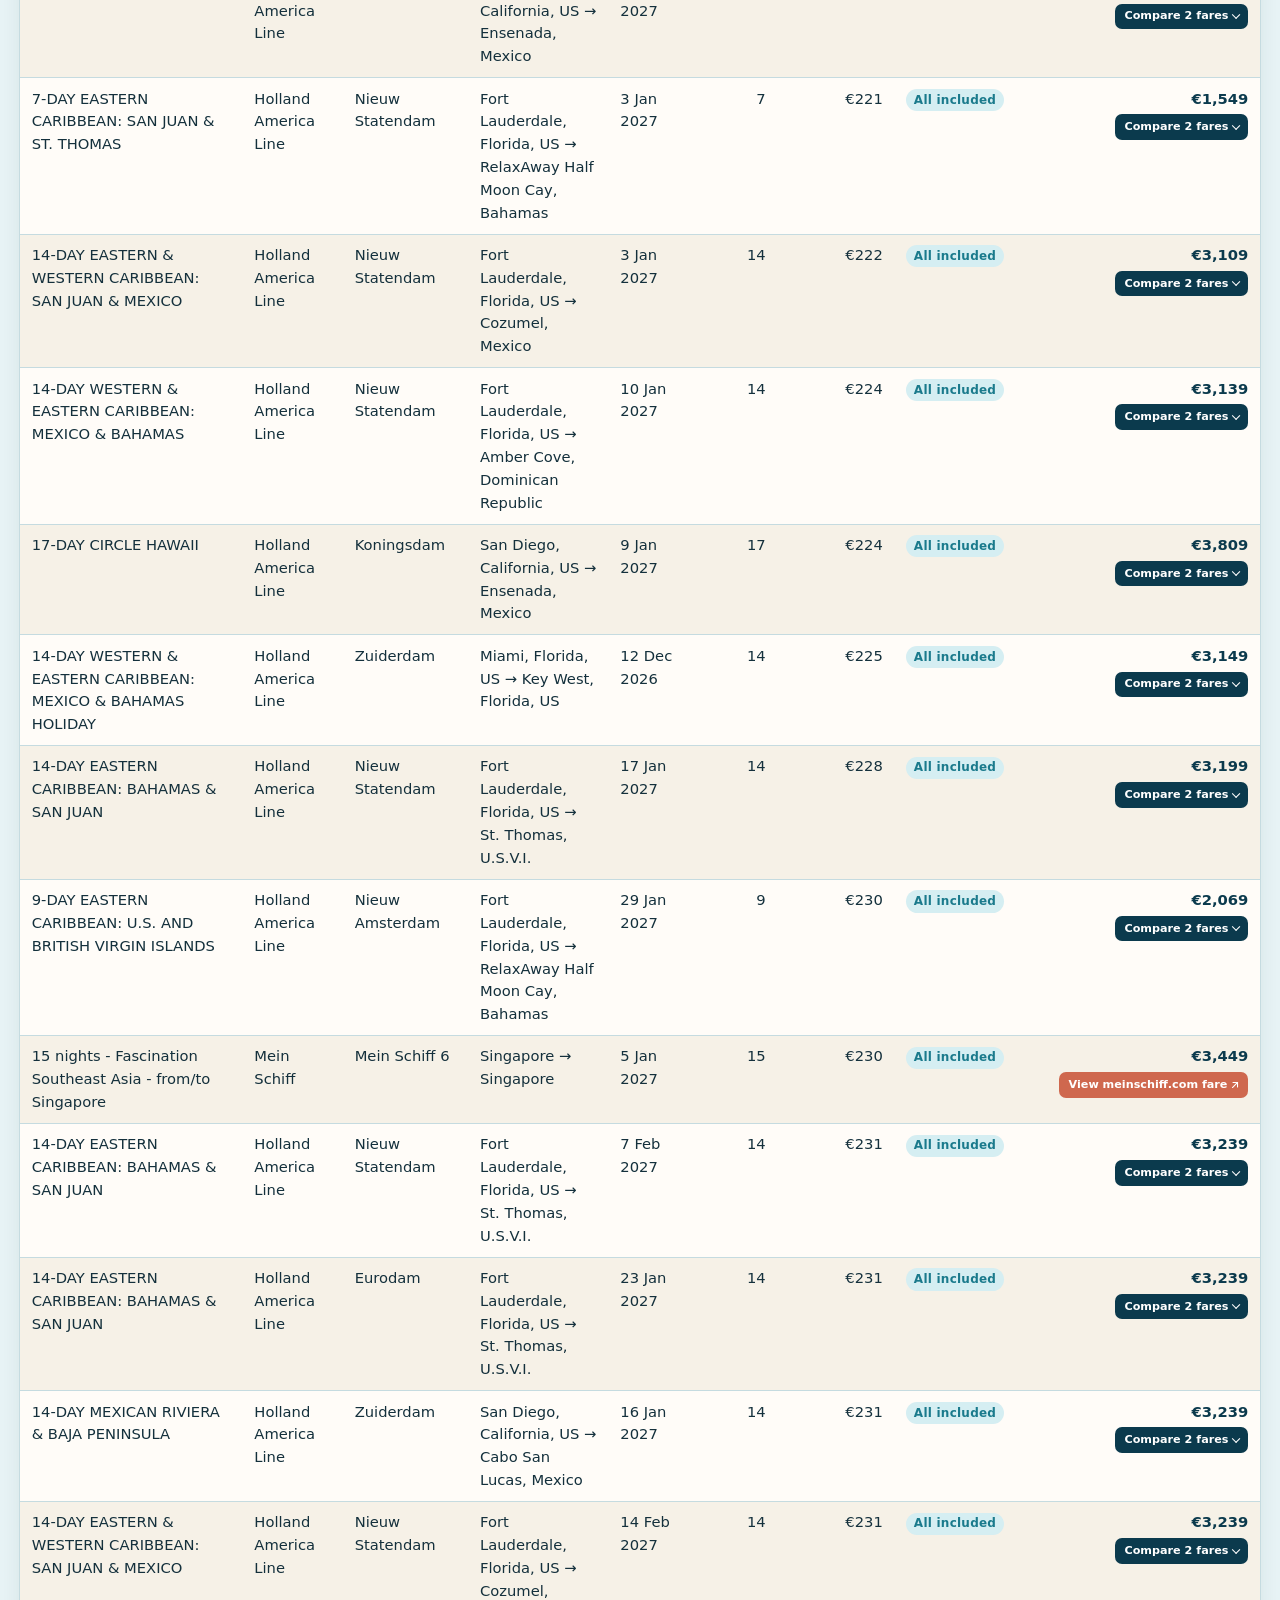
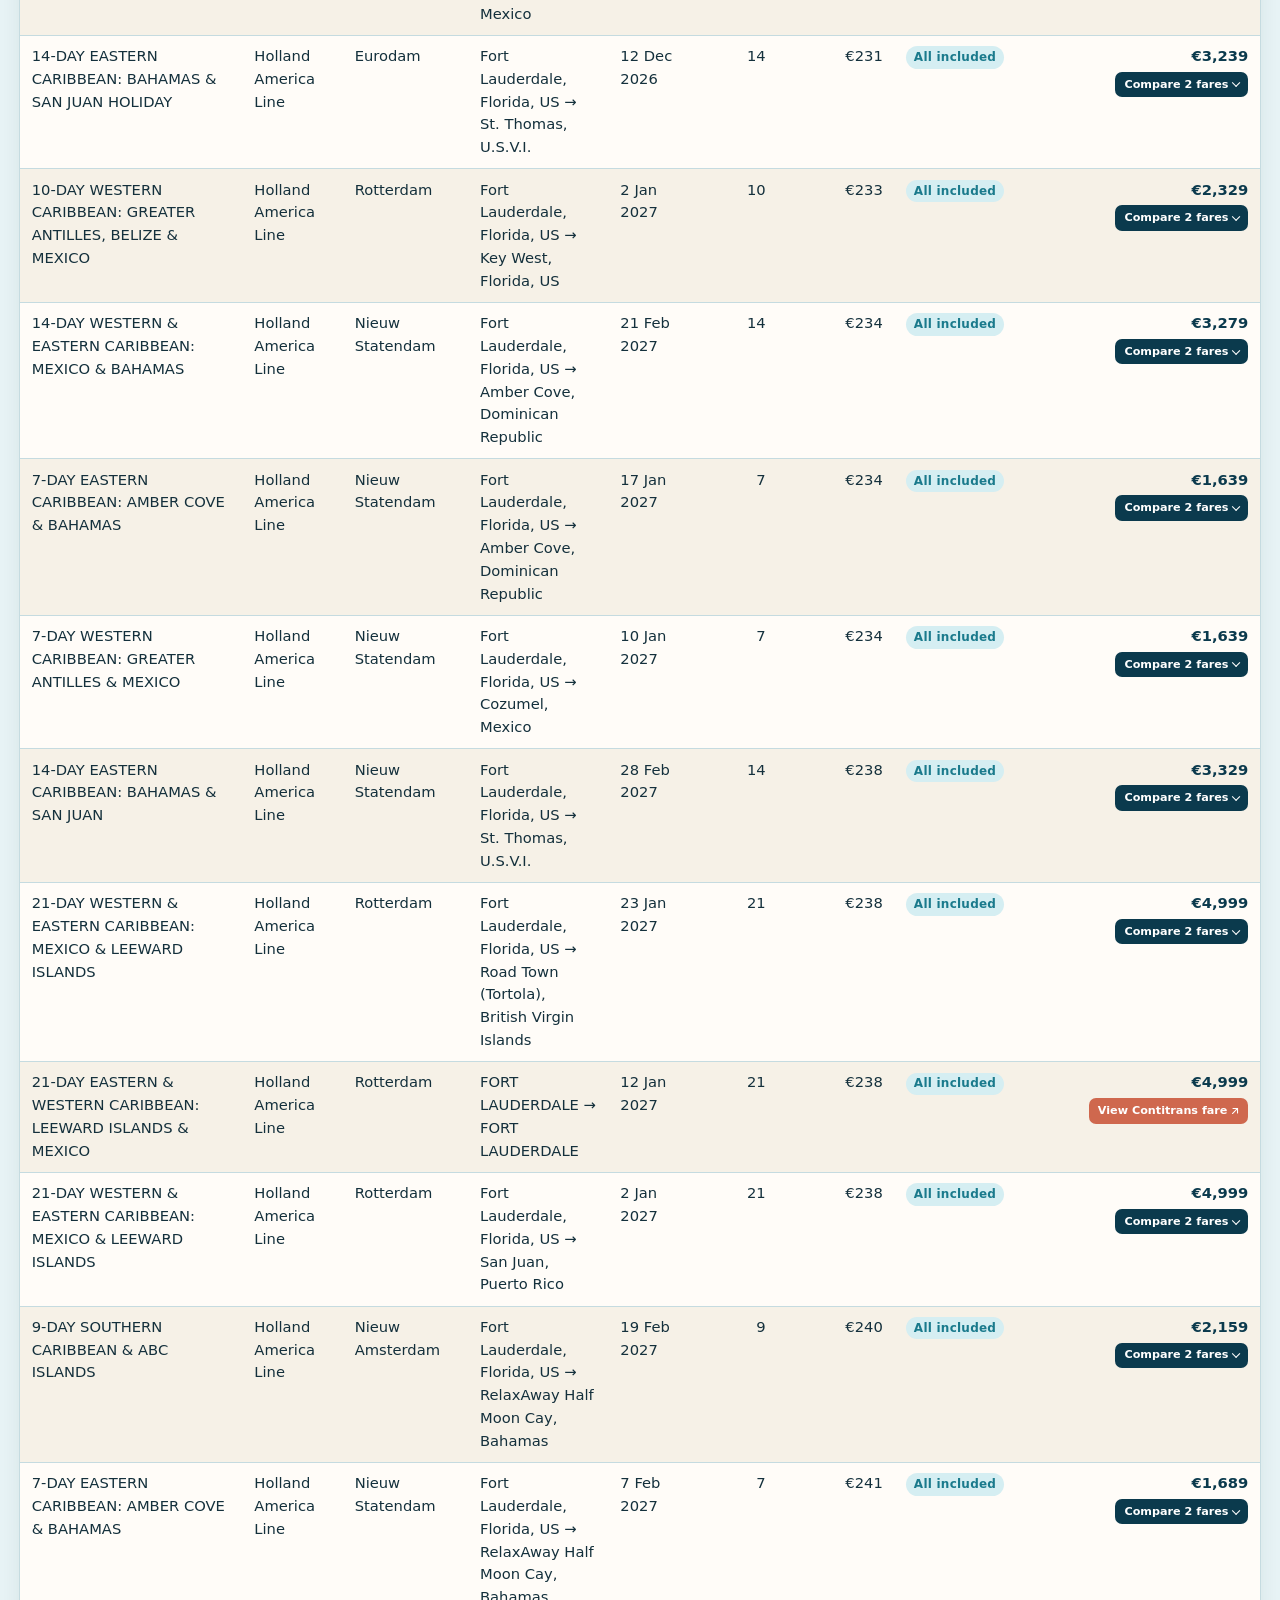
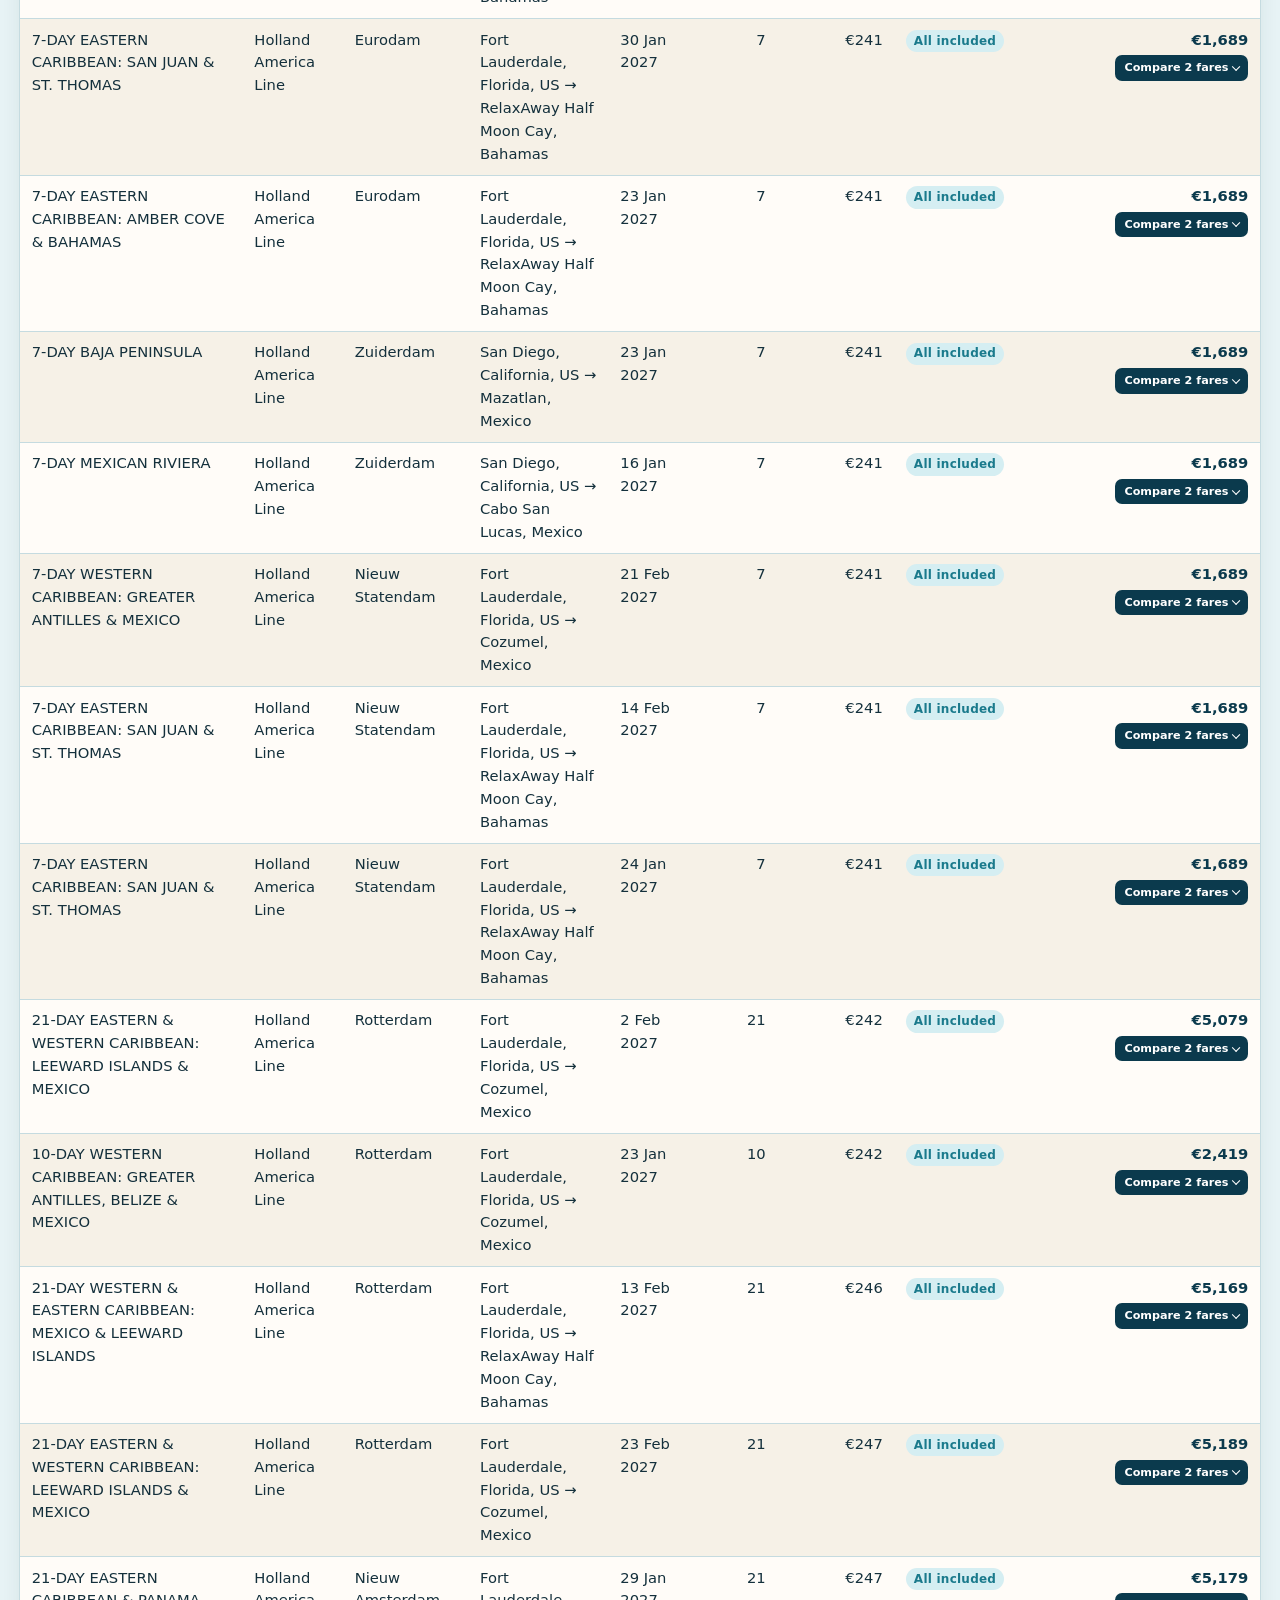
==== commit 068a8114: "Update fares from all-20261116.csv" ====
--- a/bg/index.html
+++ b/bg/index.html
@@ -28,7 +28,7 @@
       </a>
       <p class="crawl-date">
         <span class="crawl-date-label">Last update</span>
-        <time datetime="2026-11-14">14 Nov 2026</time>
+        <time datetime="2026-11-16">16 Nov 2026</time>
       </p>
     </div>
   </header>
@@ -195,7 +195,7 @@
         <a href="./index.html" aria-current="page">Sailings</a>
         <a href="./about.html">About us</a>
       </nav>
-      <p>Built 2026-11-14 from all-20261114.csv. Open this folder in a browser; nothing is fetched from a server.</p>
+      <p>Built 2026-11-16 from all-20261116.csv. Open this folder in a browser; nothing is fetched from a server.</p>
     </footer>
   </main>
   <script src="./js/data.js"></script>
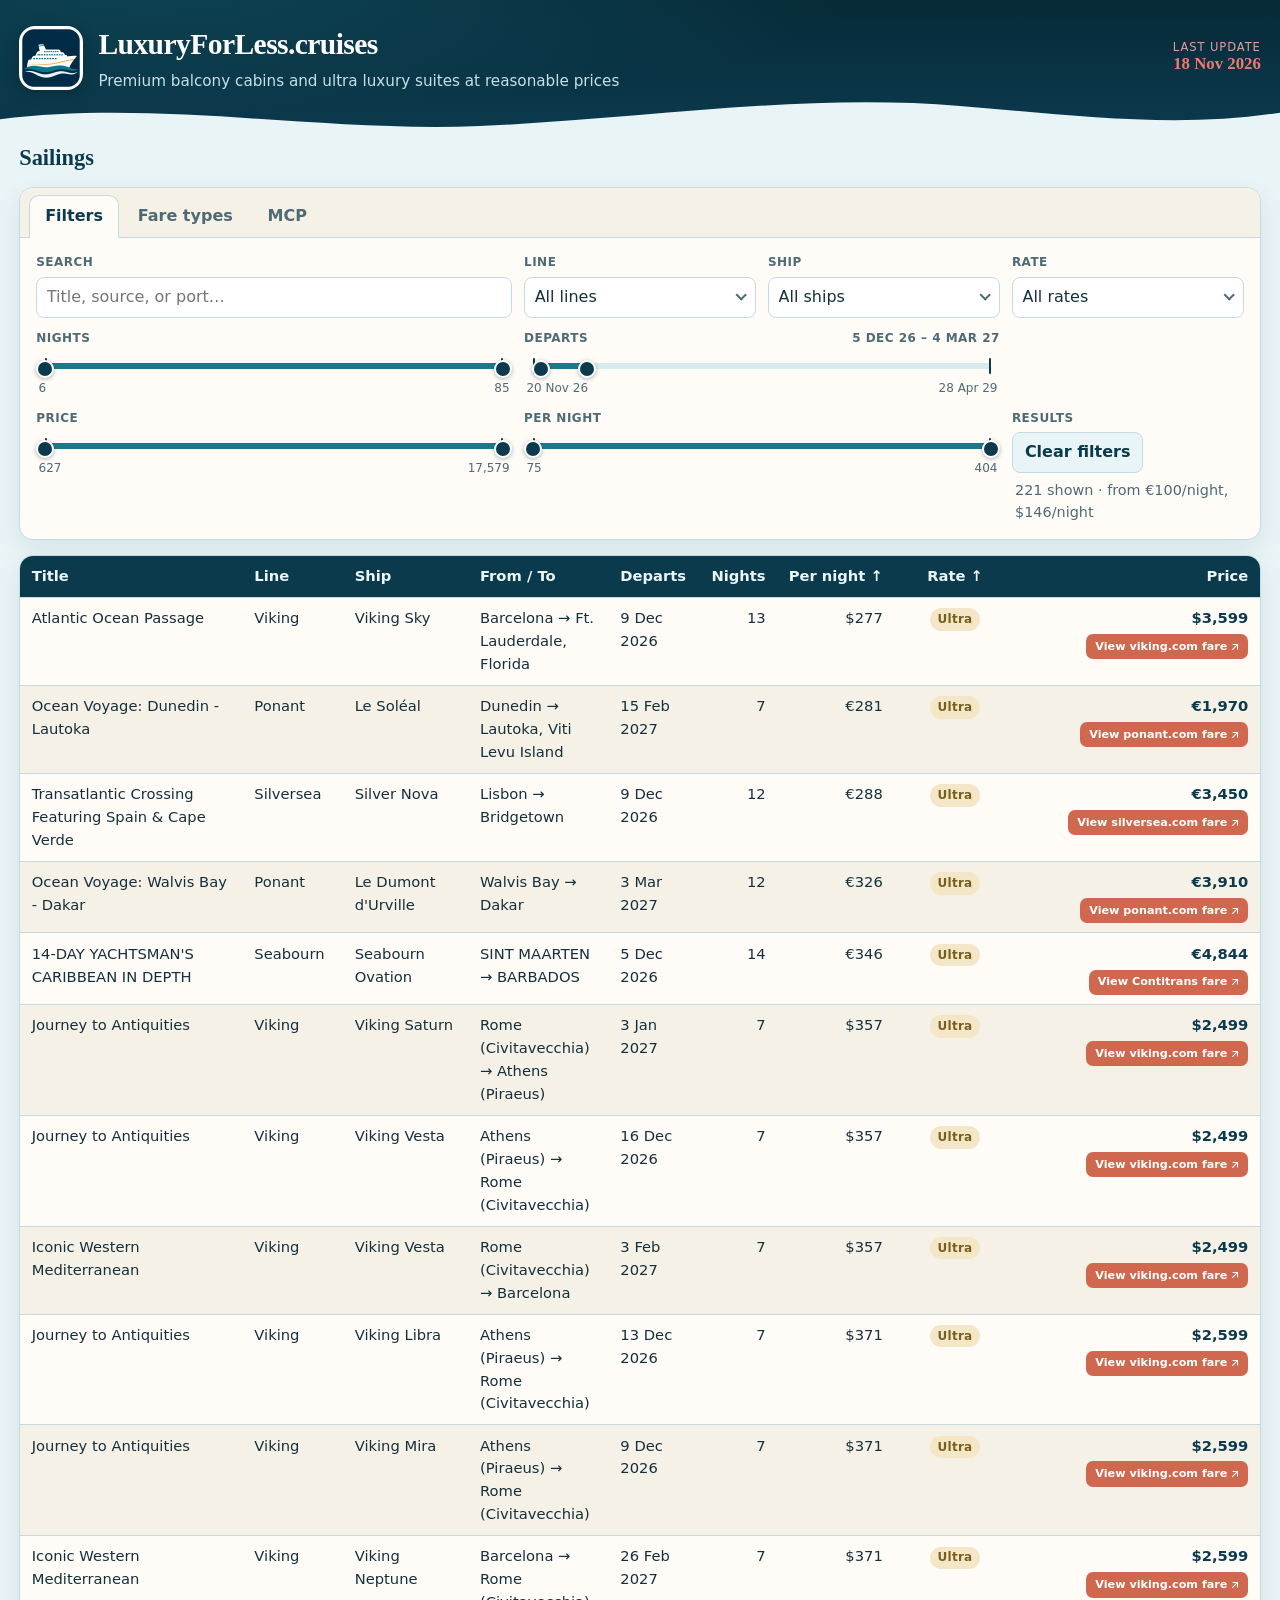
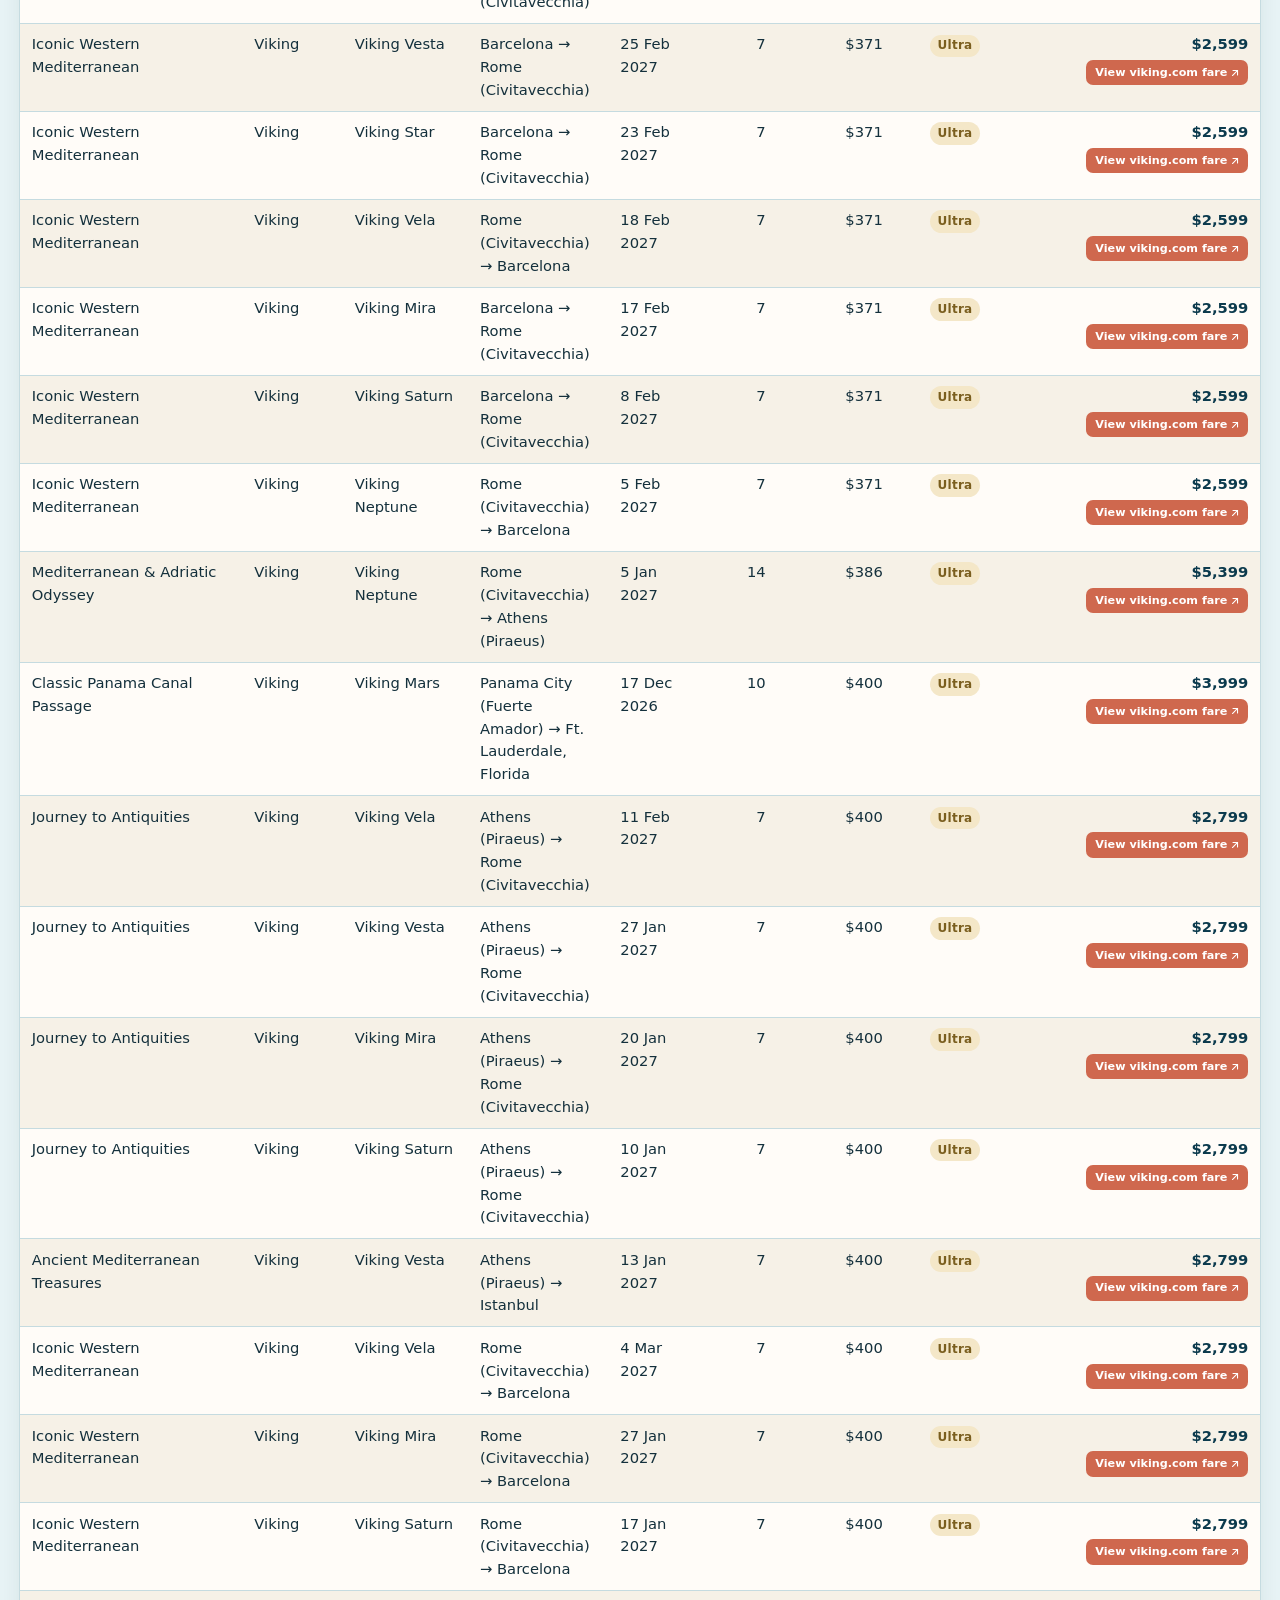
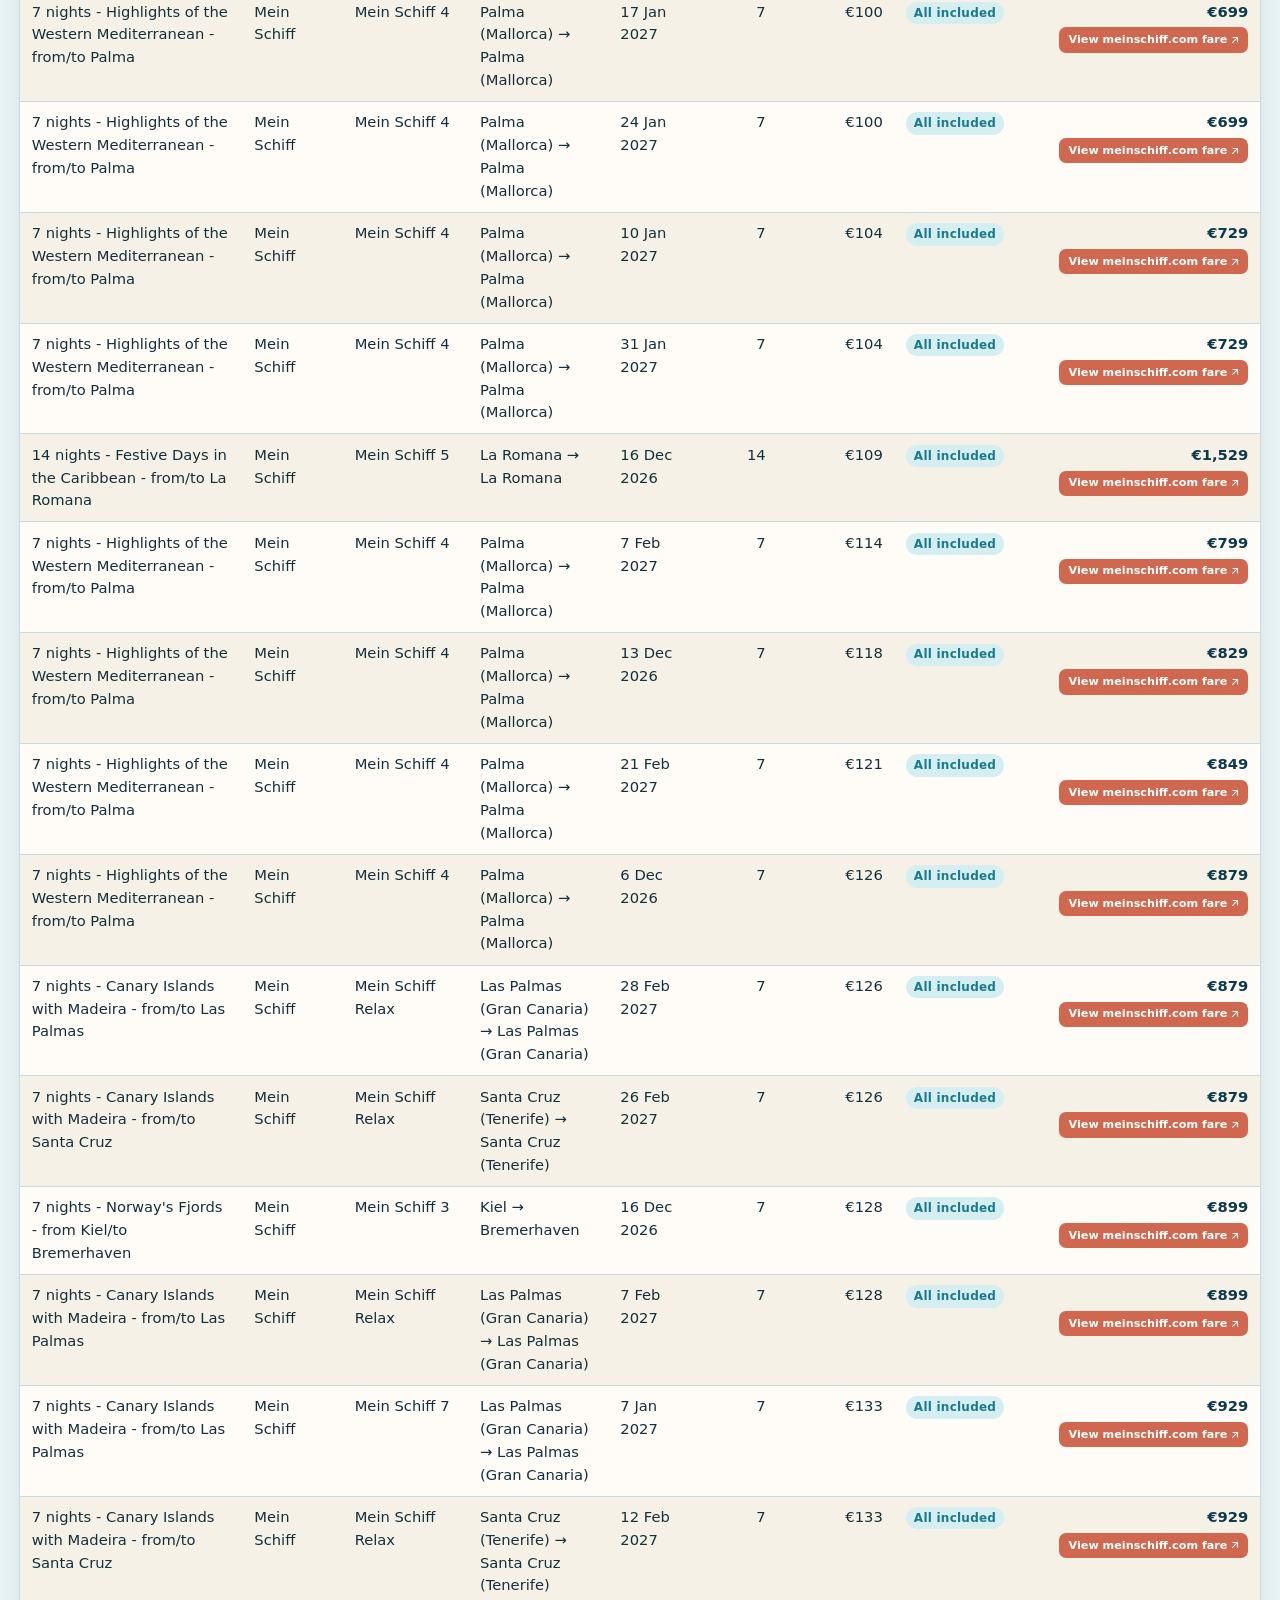
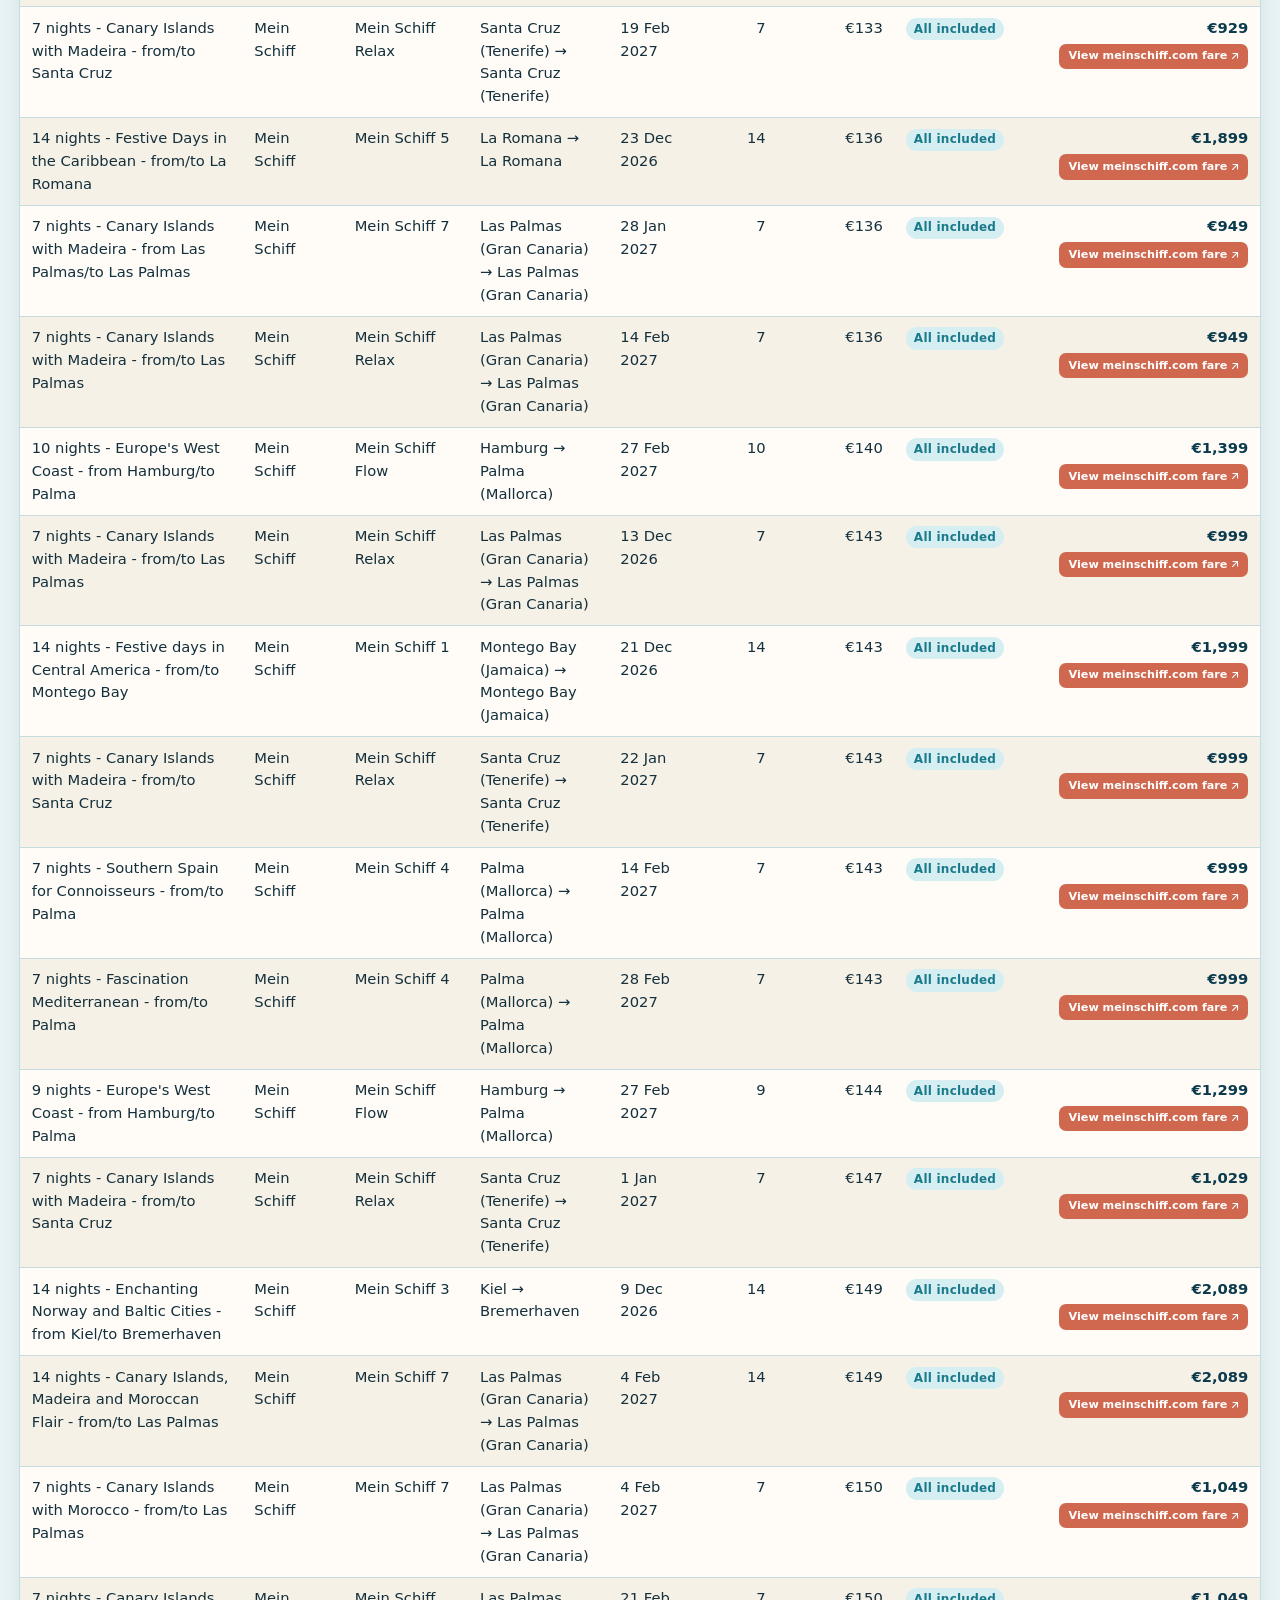
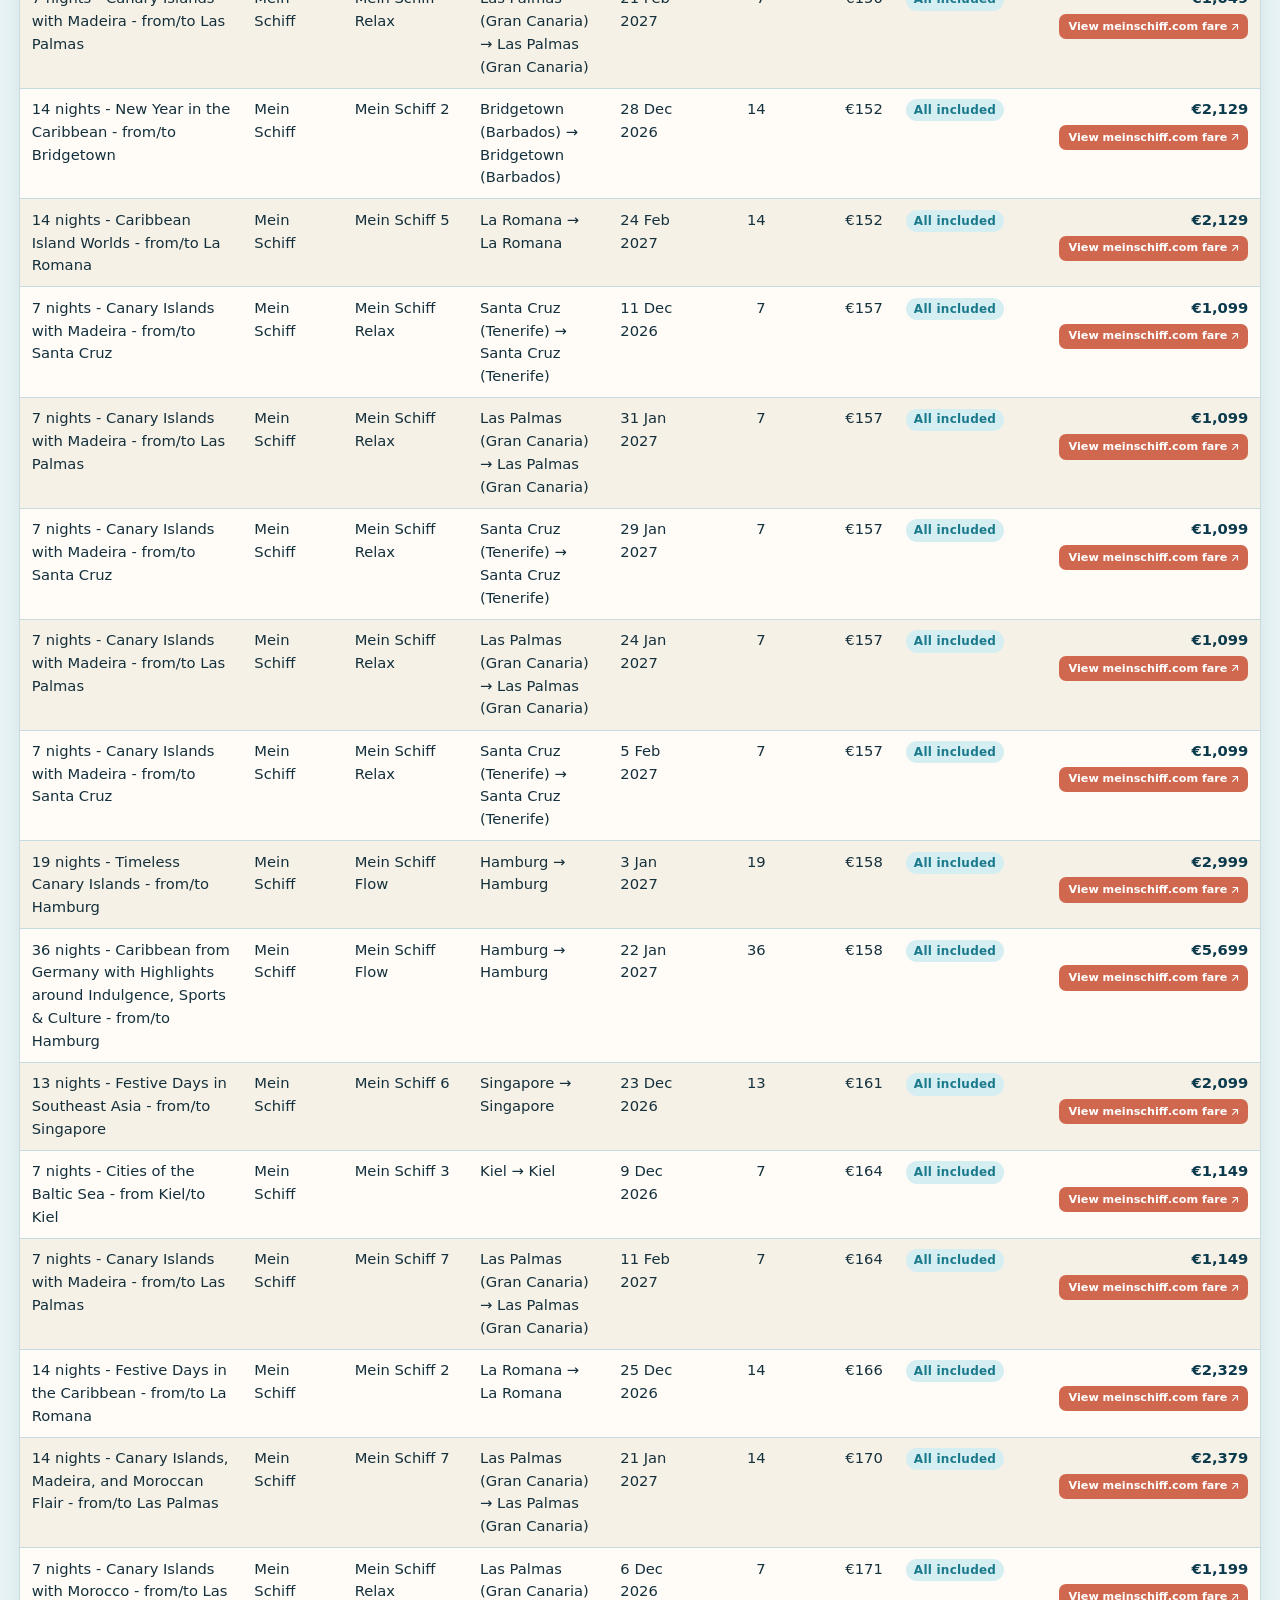
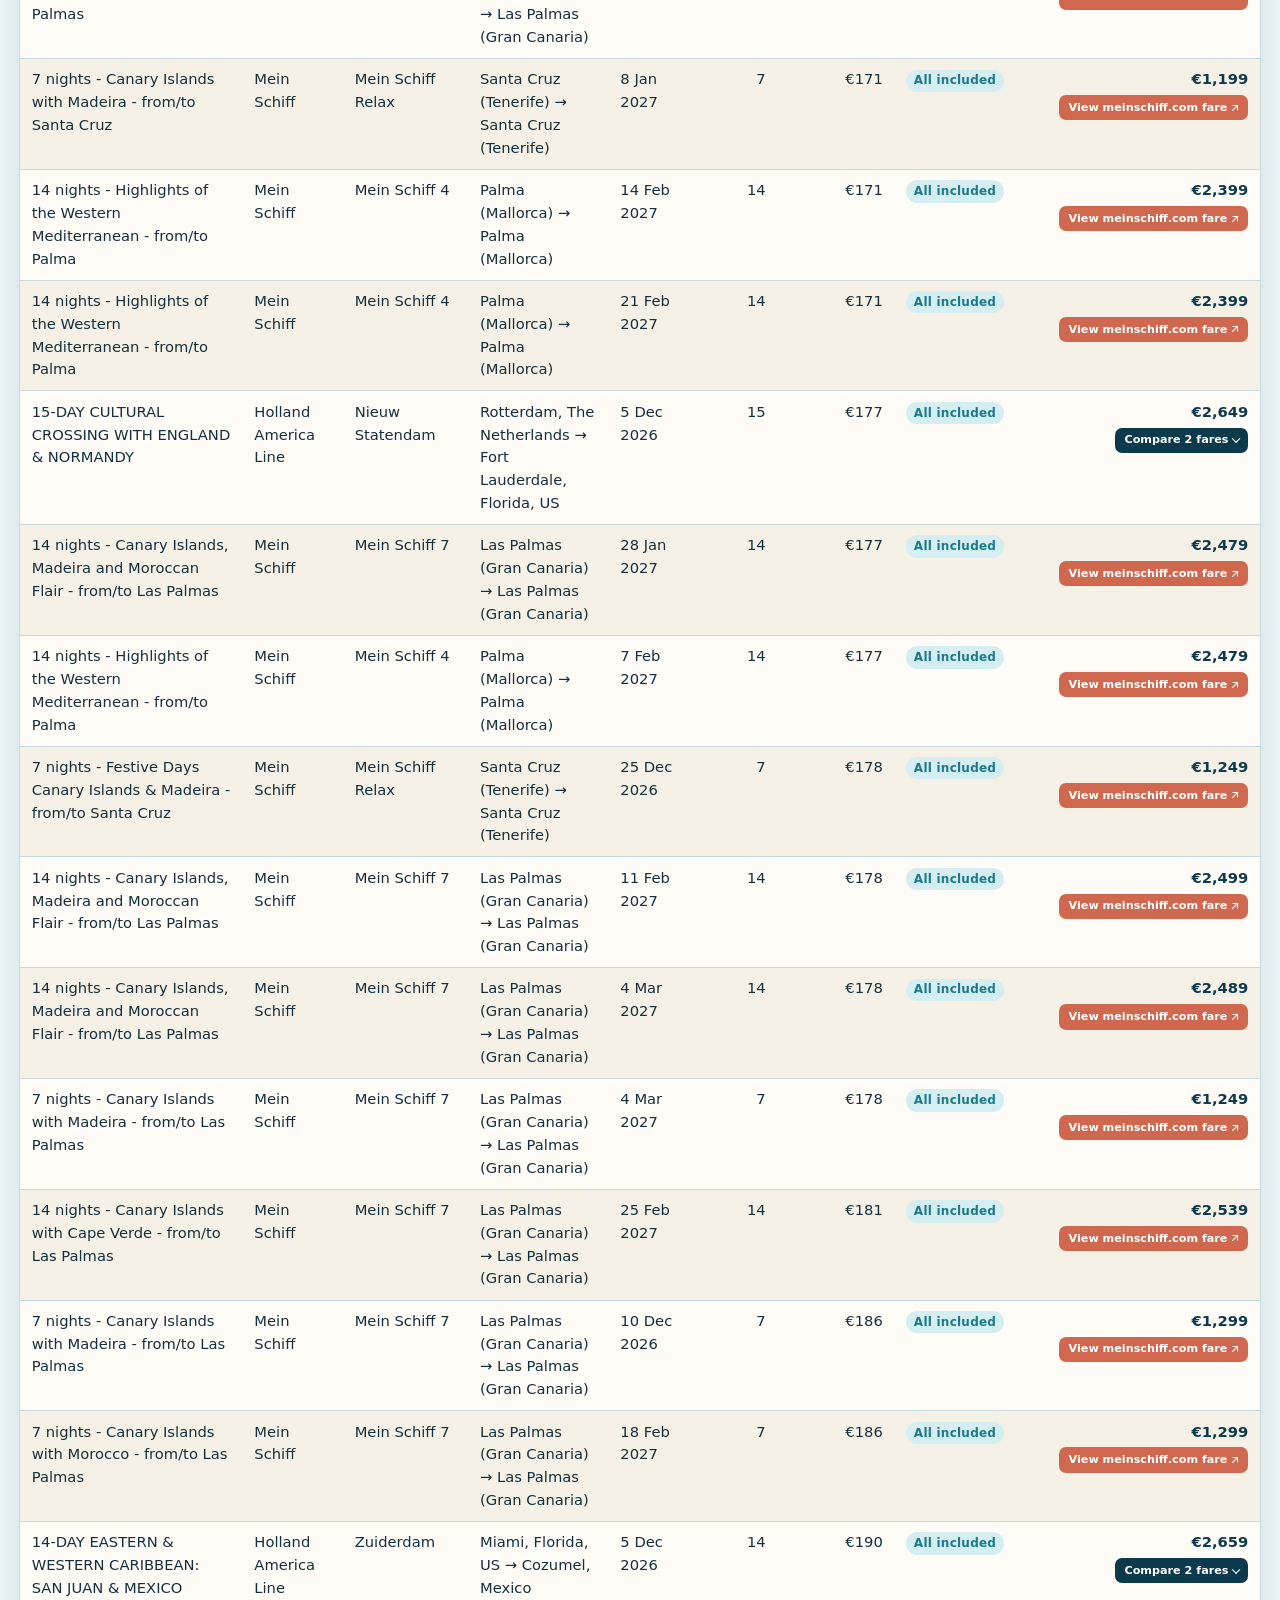
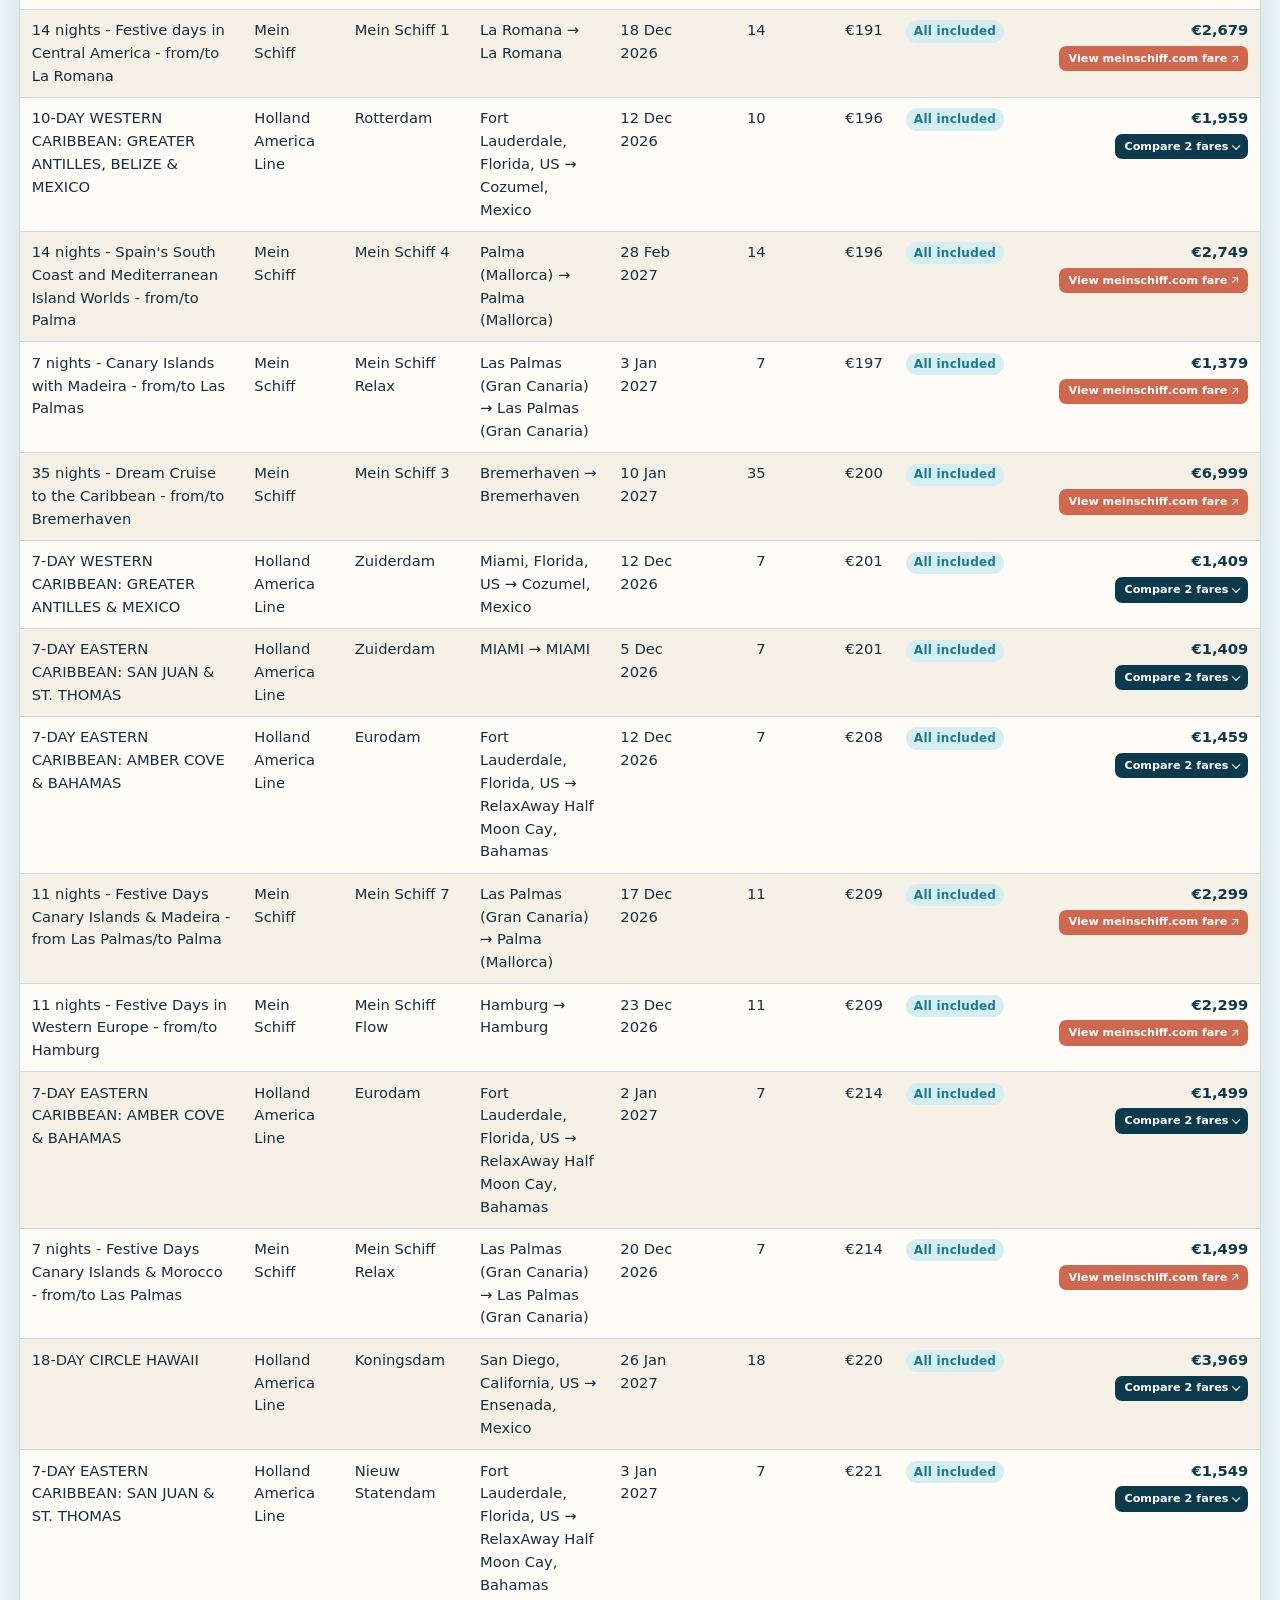
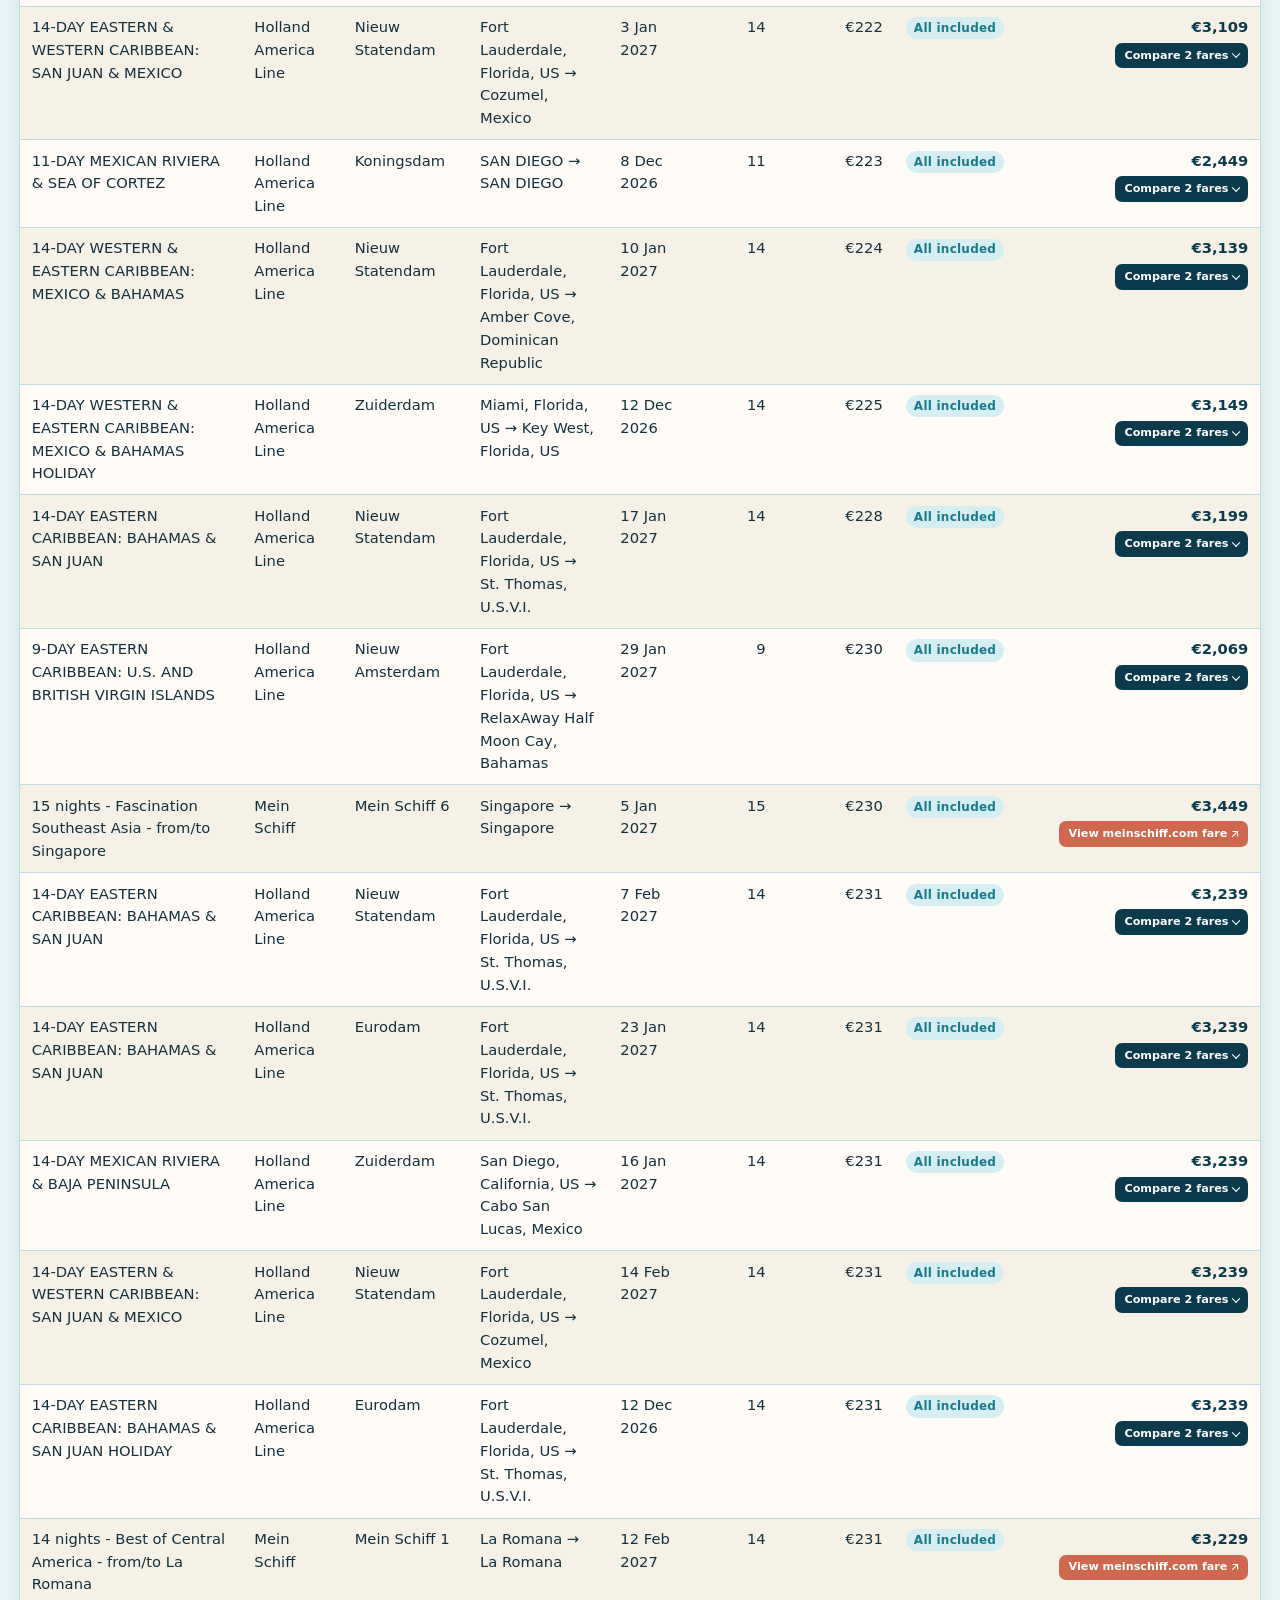
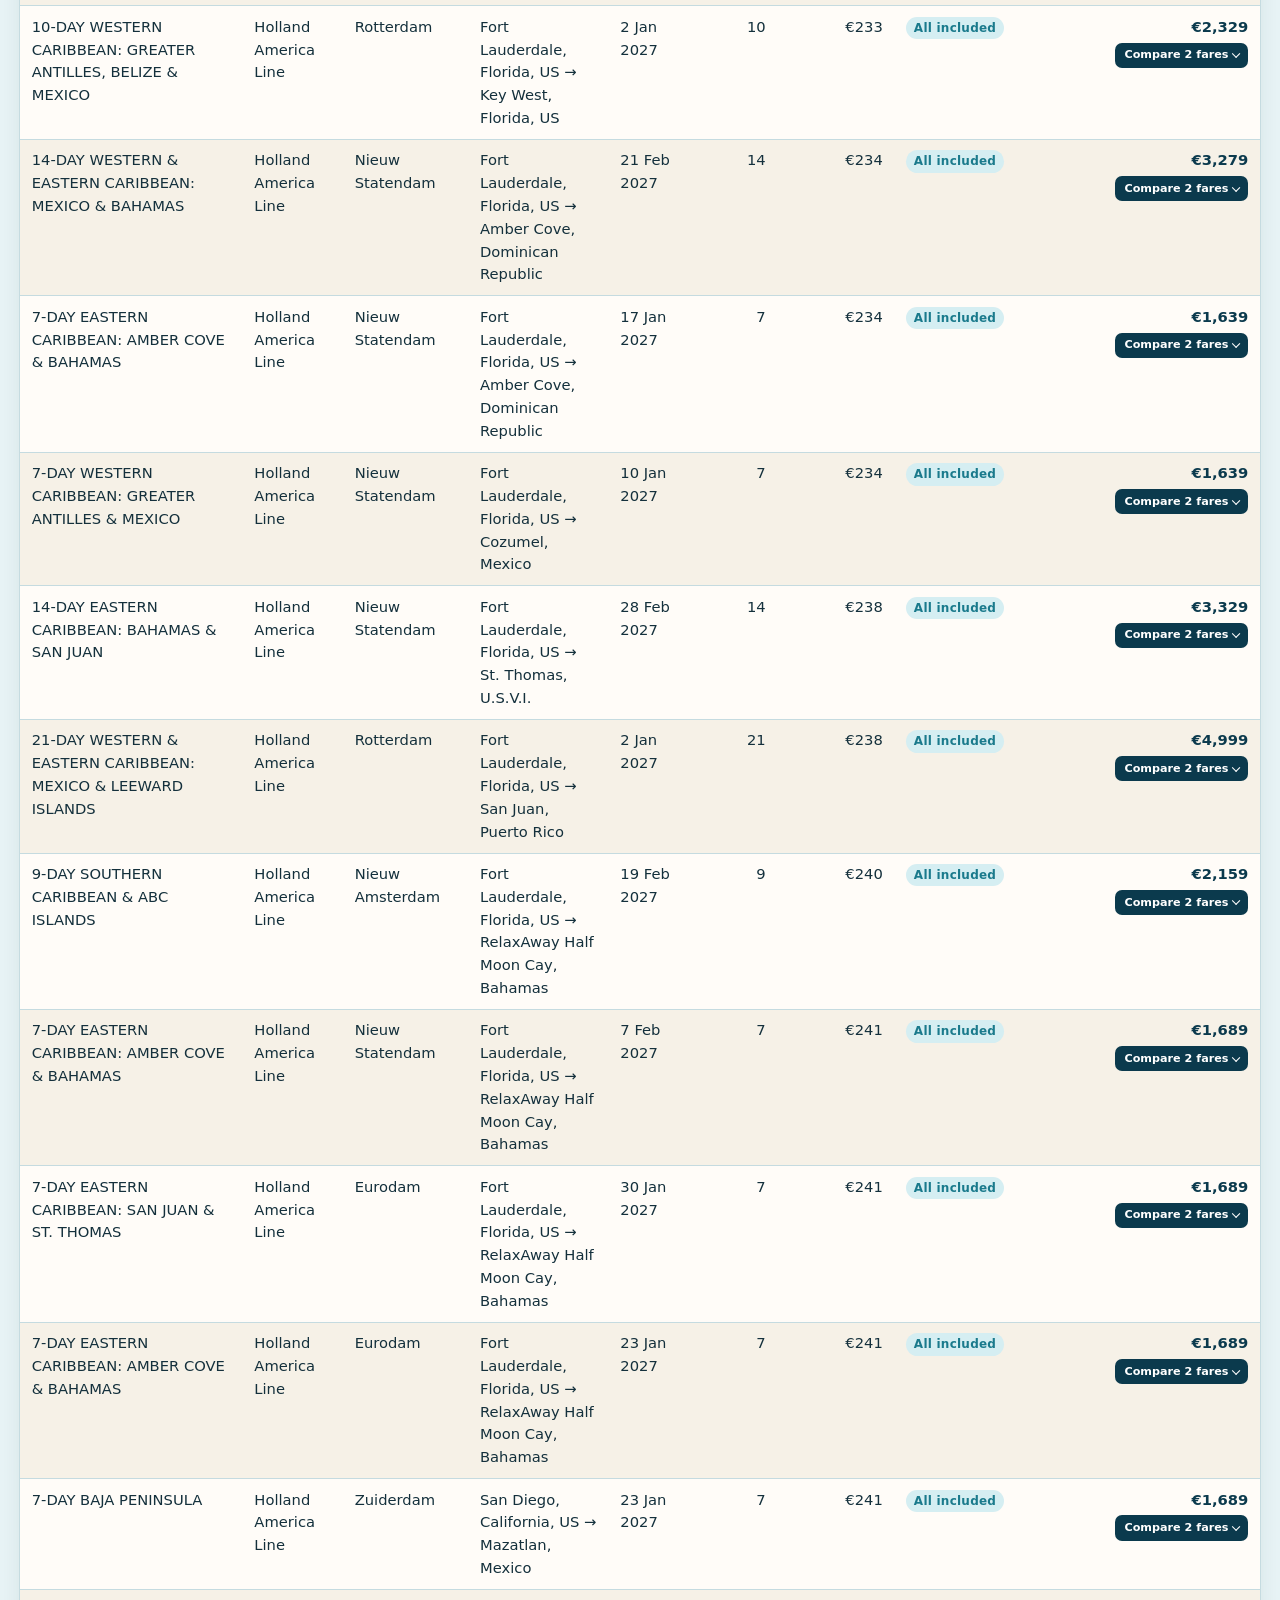
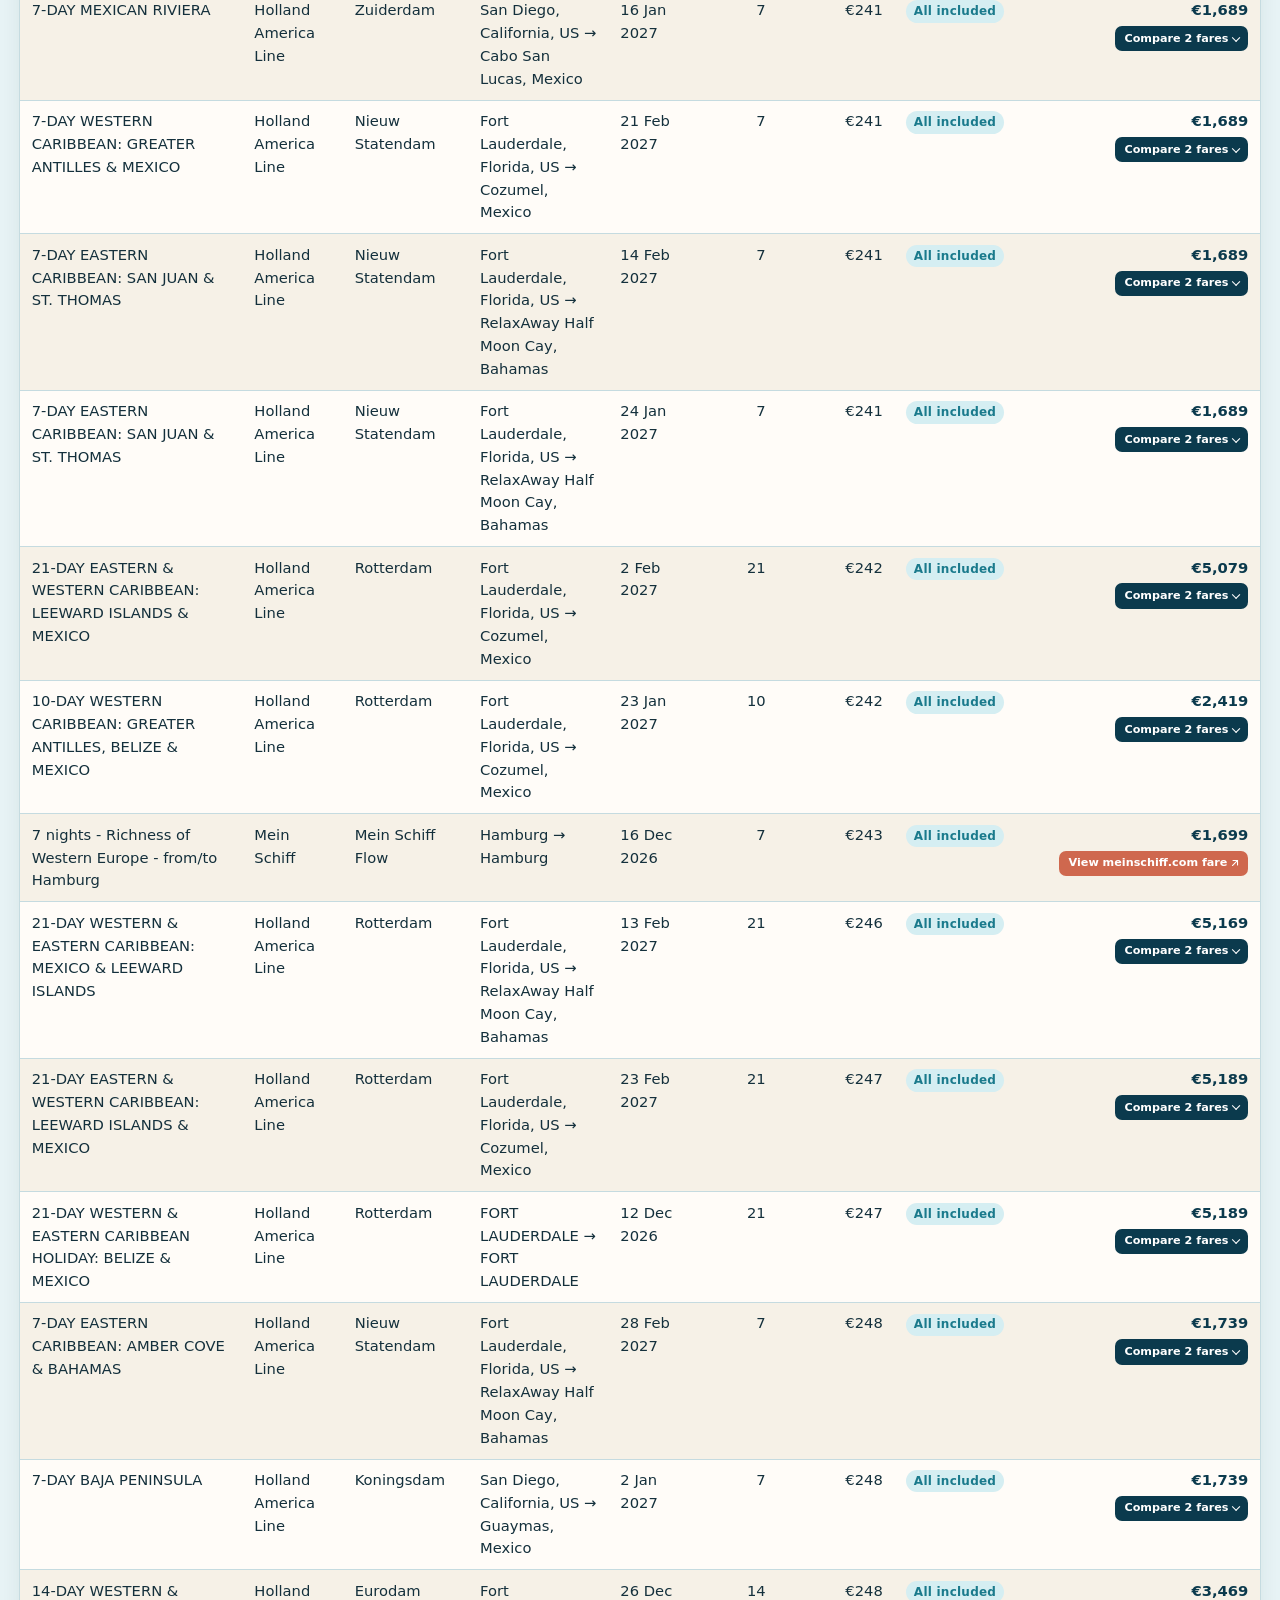
==== commit 7a4e8aa3: "Update fares from all-20261118.csv" ====
--- a/bg/index.html
+++ b/bg/index.html
@@ -28,7 +28,7 @@
       </a>
       <p class="crawl-date">
         <span class="crawl-date-label">Last update</span>
-        <time datetime="2026-11-16">16 Nov 2026</time>
+        <time datetime="2026-11-18">18 Nov 2026</time>
       </p>
     </div>
   </header>
@@ -195,7 +195,7 @@
         <a href="./index.html" aria-current="page">Sailings</a>
         <a href="./about.html">About us</a>
       </nav>
-      <p>Built 2026-11-16 from all-20261116.csv. Open this folder in a browser; nothing is fetched from a server.</p>
+      <p>Built 2026-11-18 from all-20261118.csv. Open this folder in a browser; nothing is fetched from a server.</p>
     </footer>
   </main>
   <script src="./js/data.js"></script>
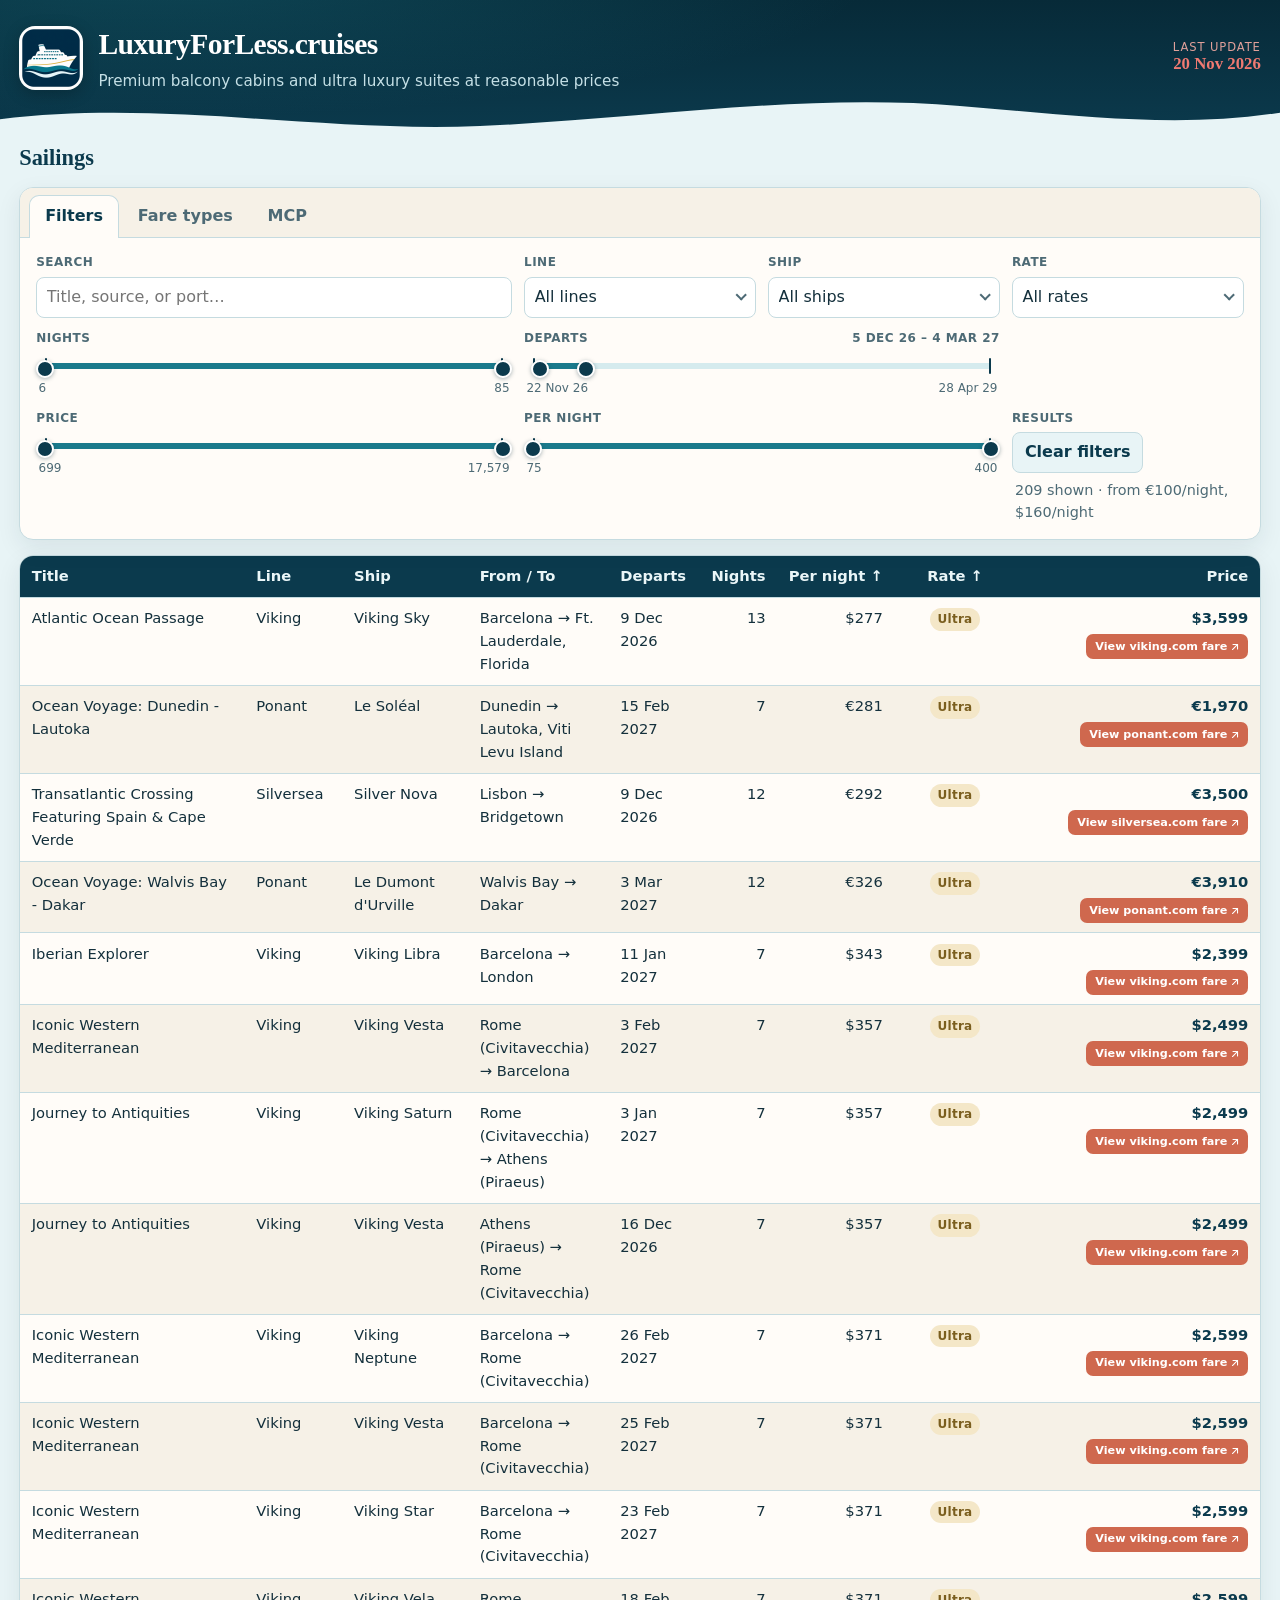
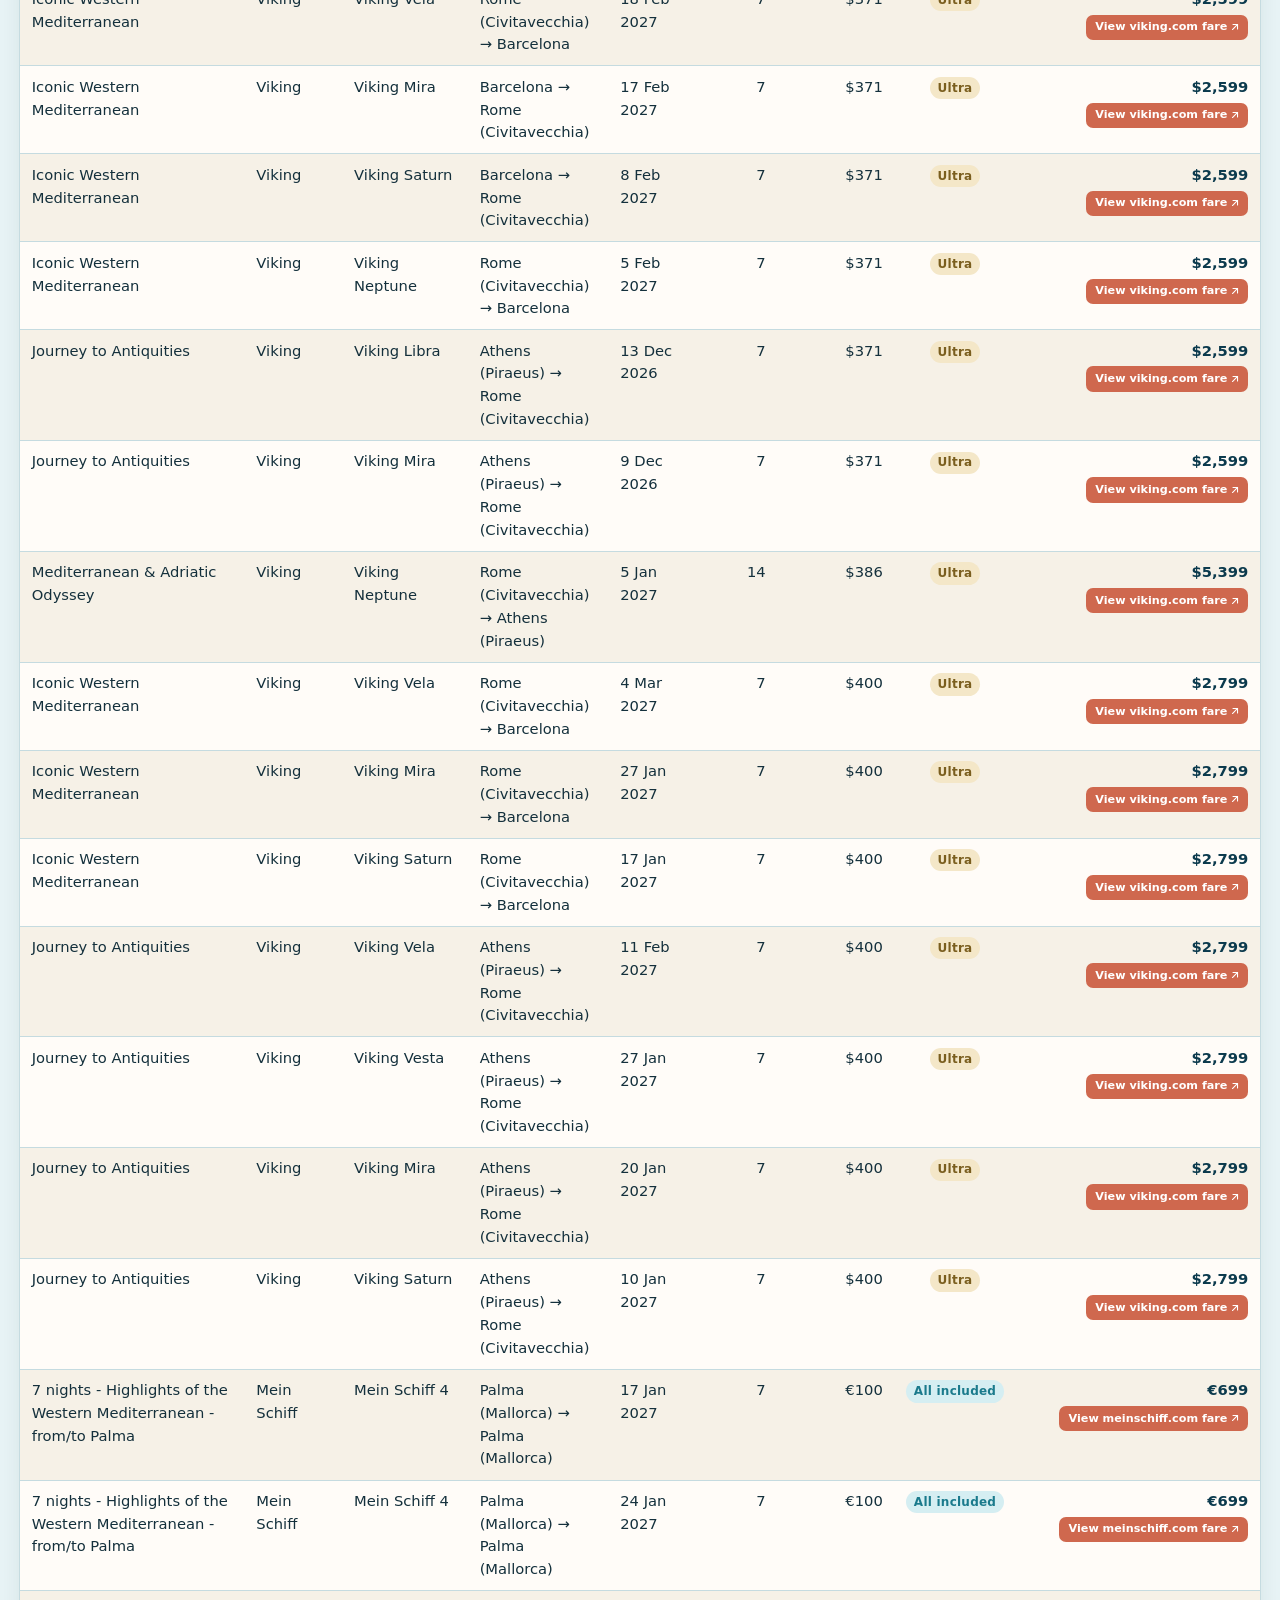
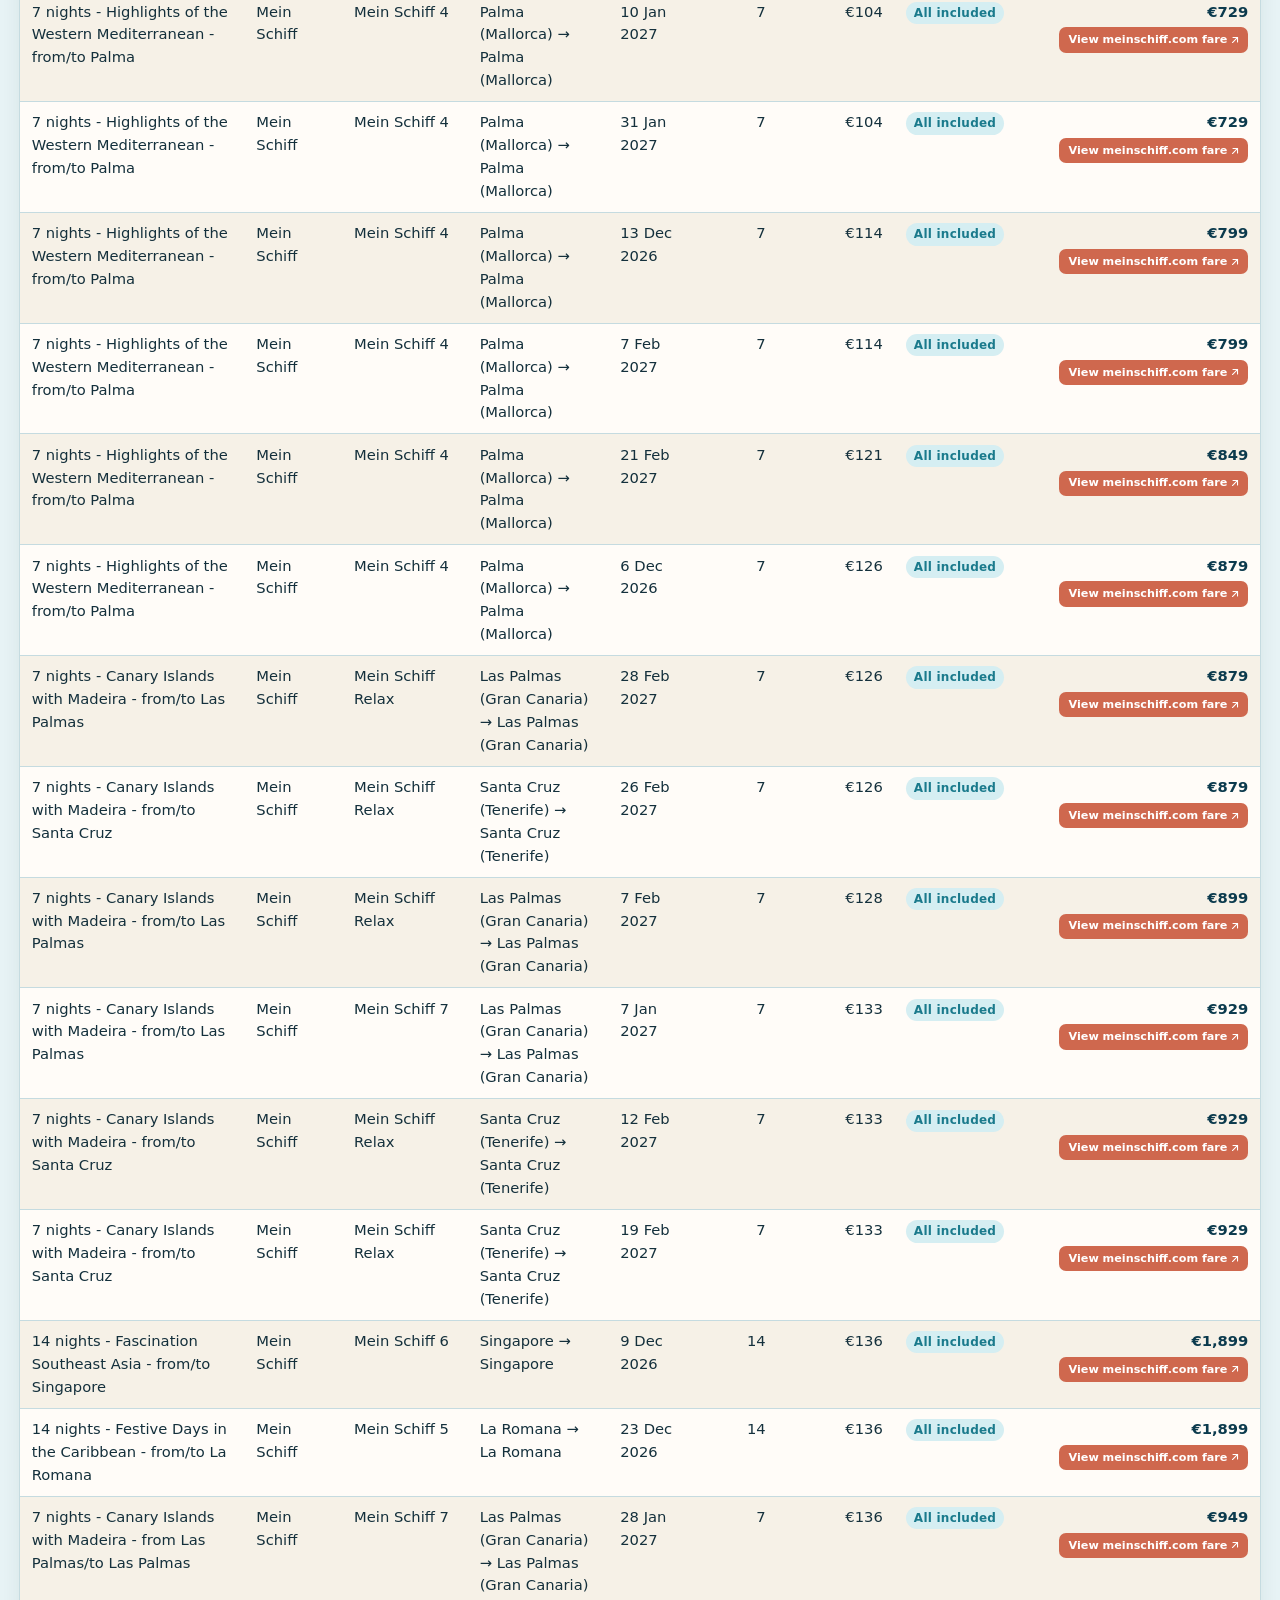
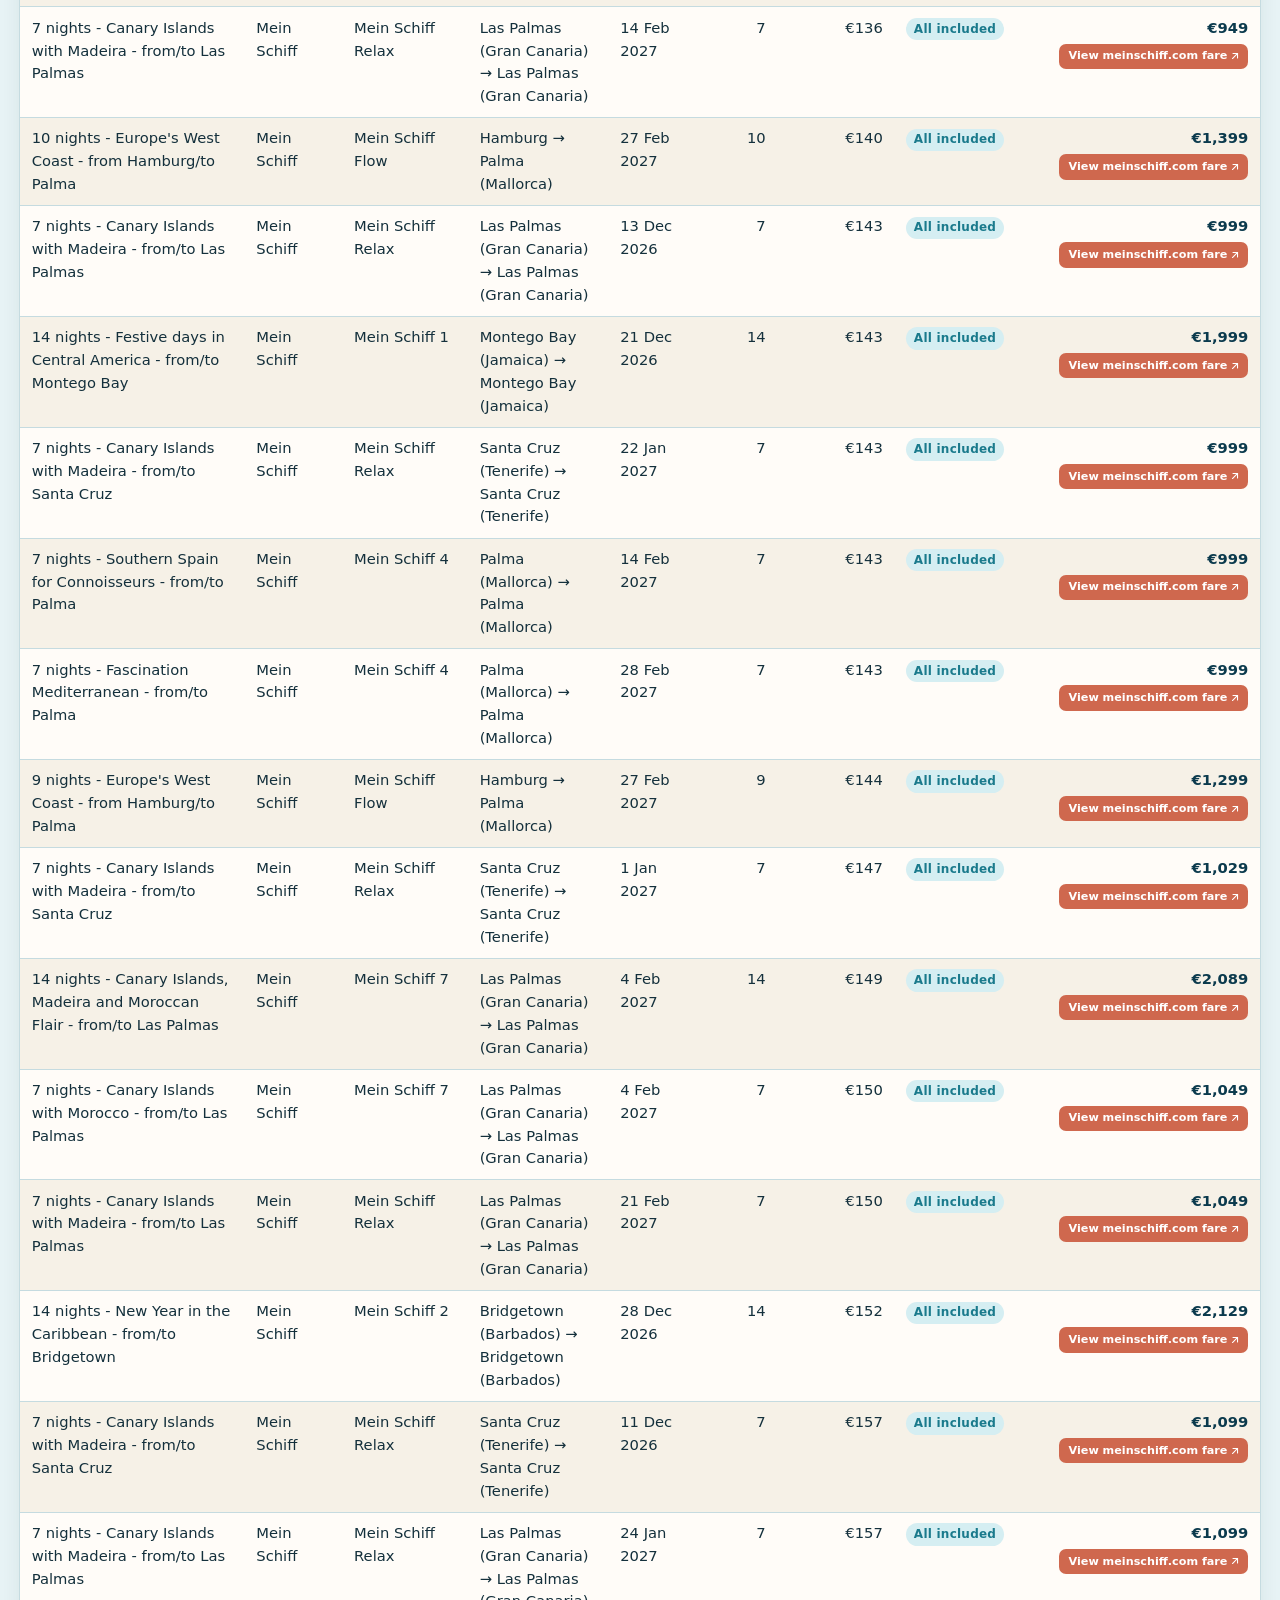
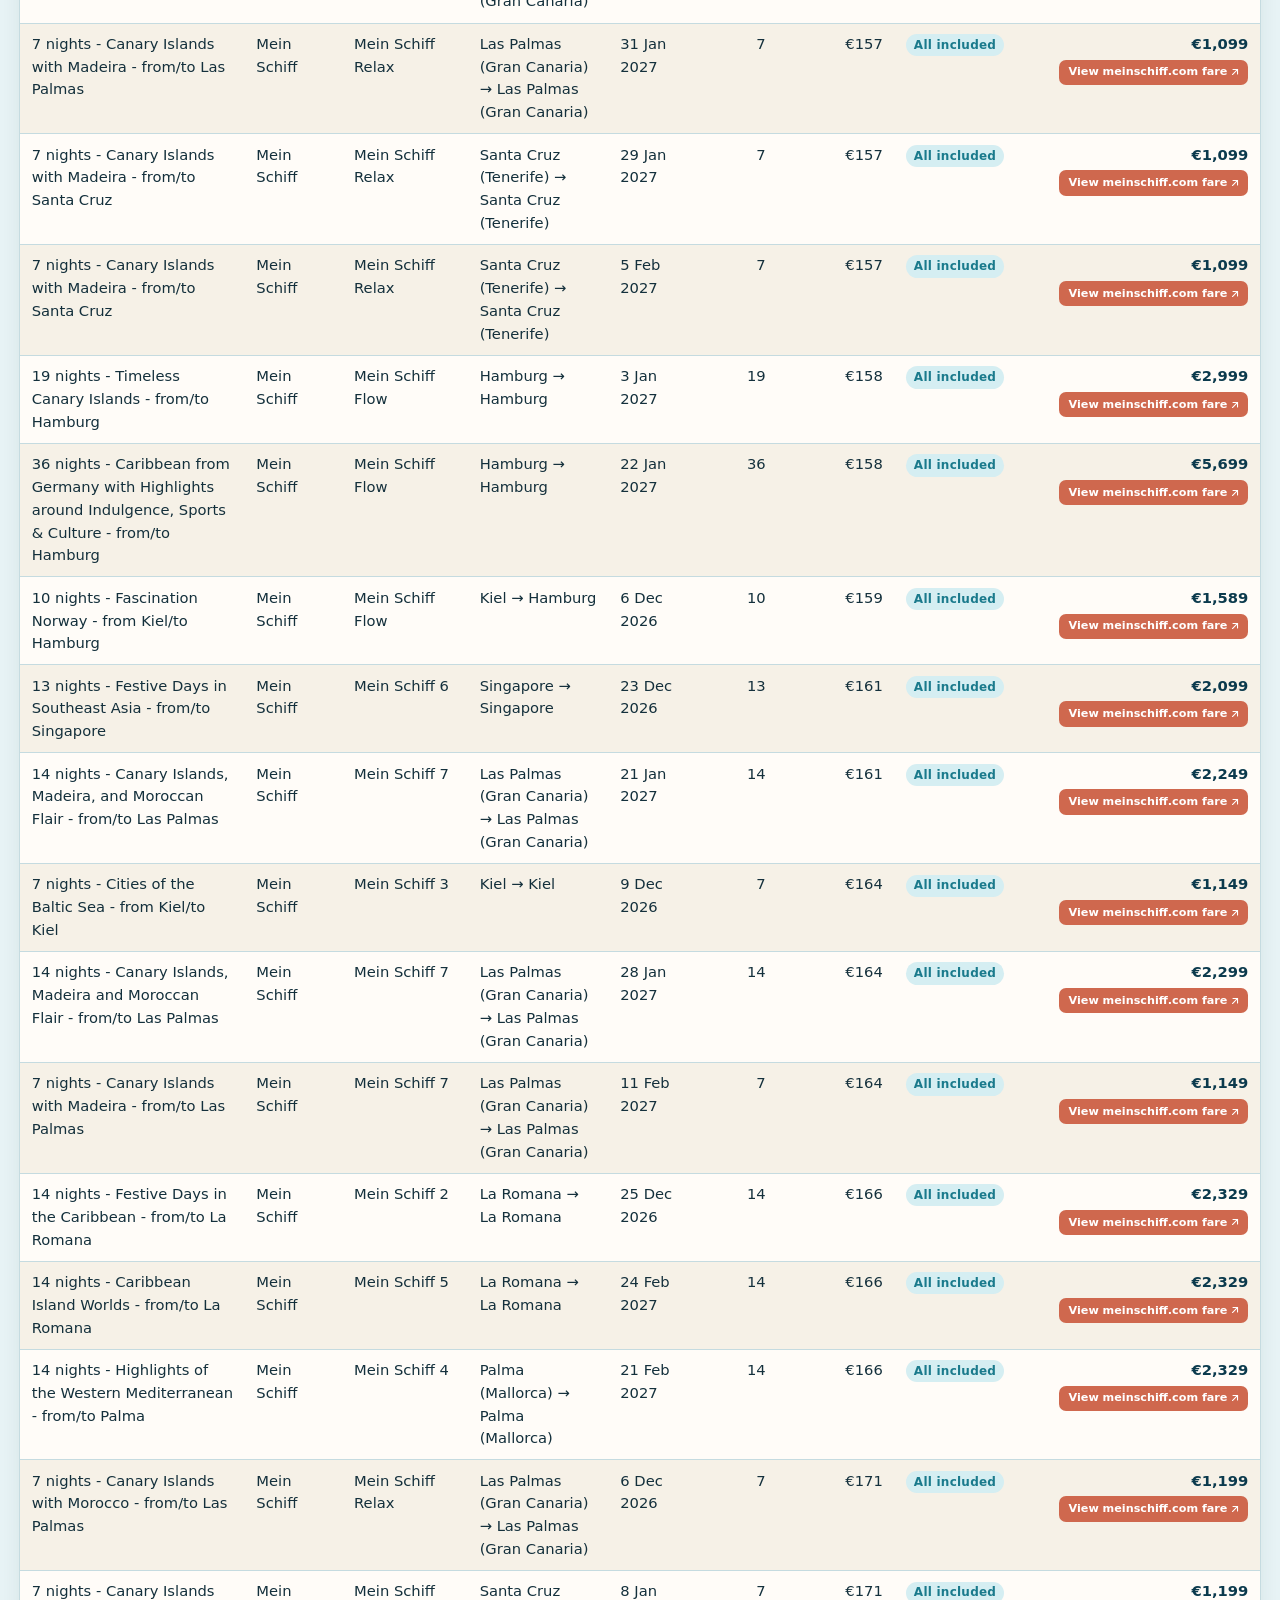
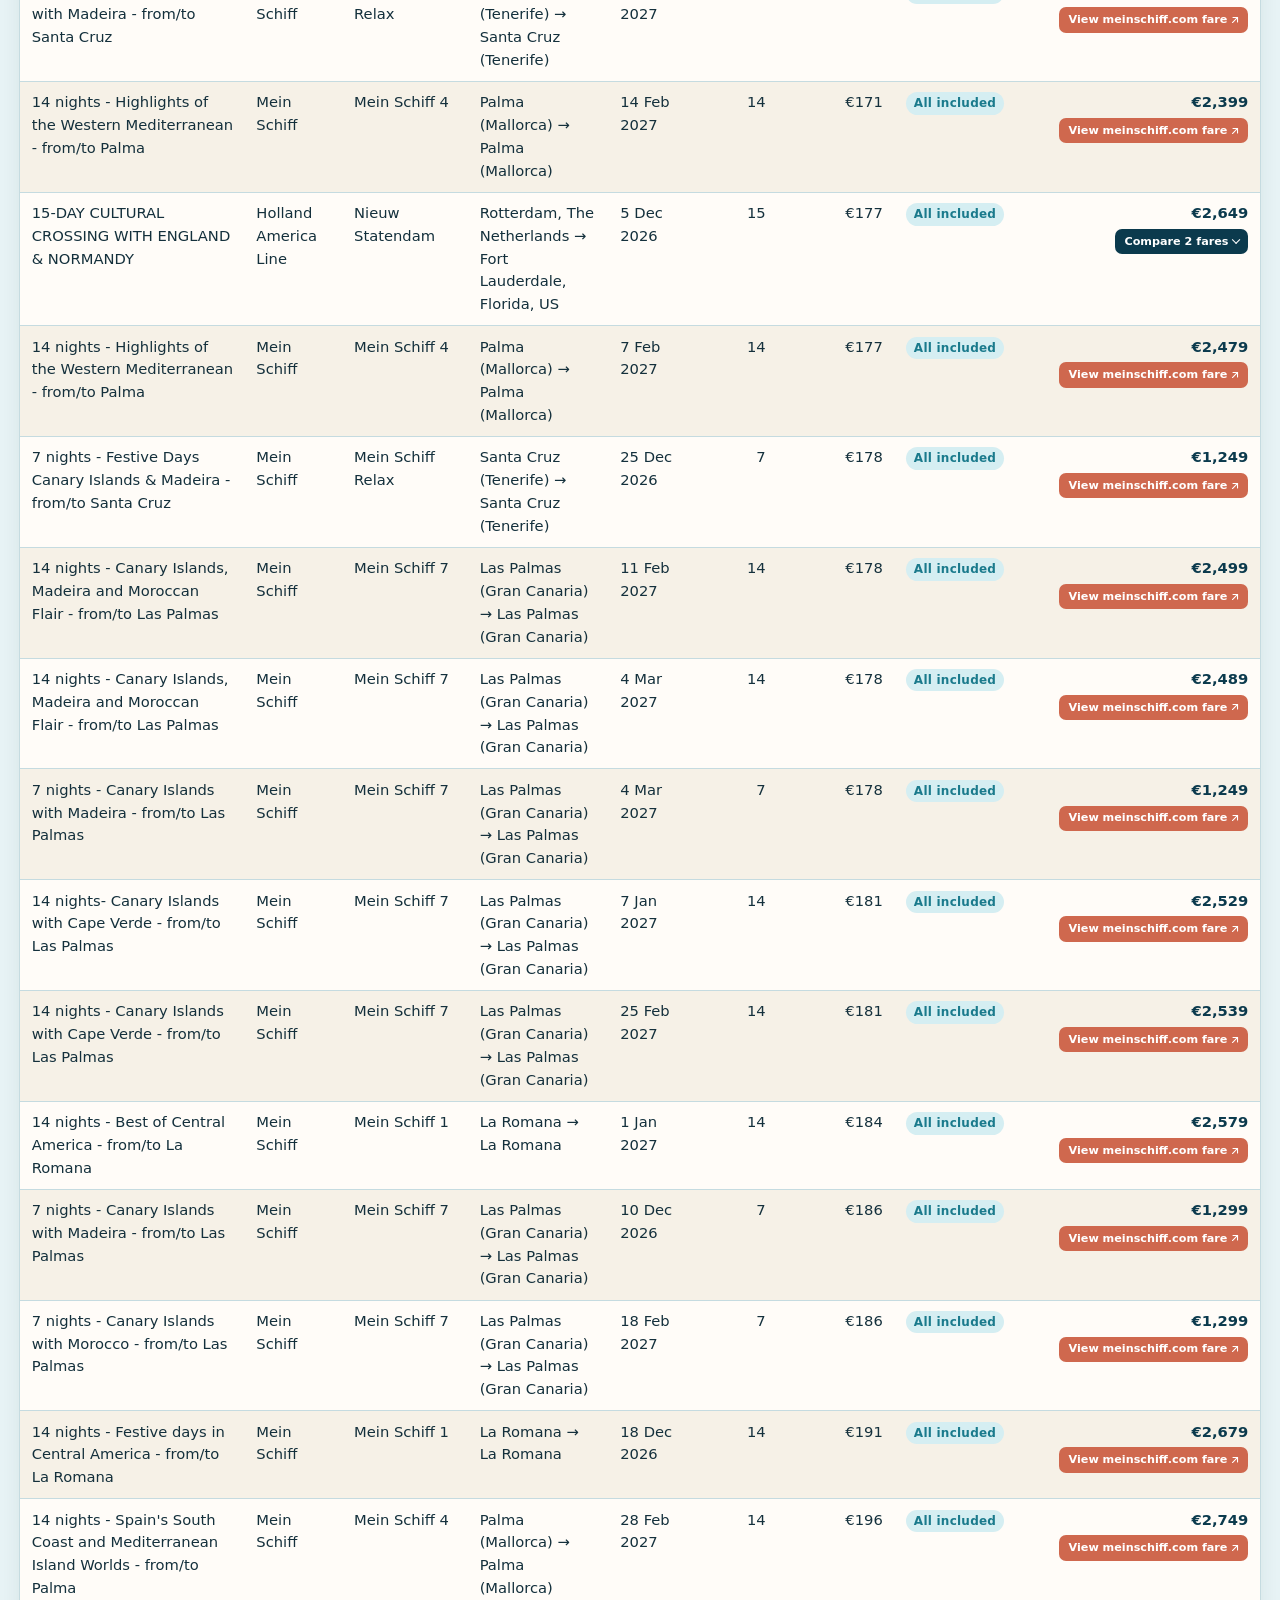
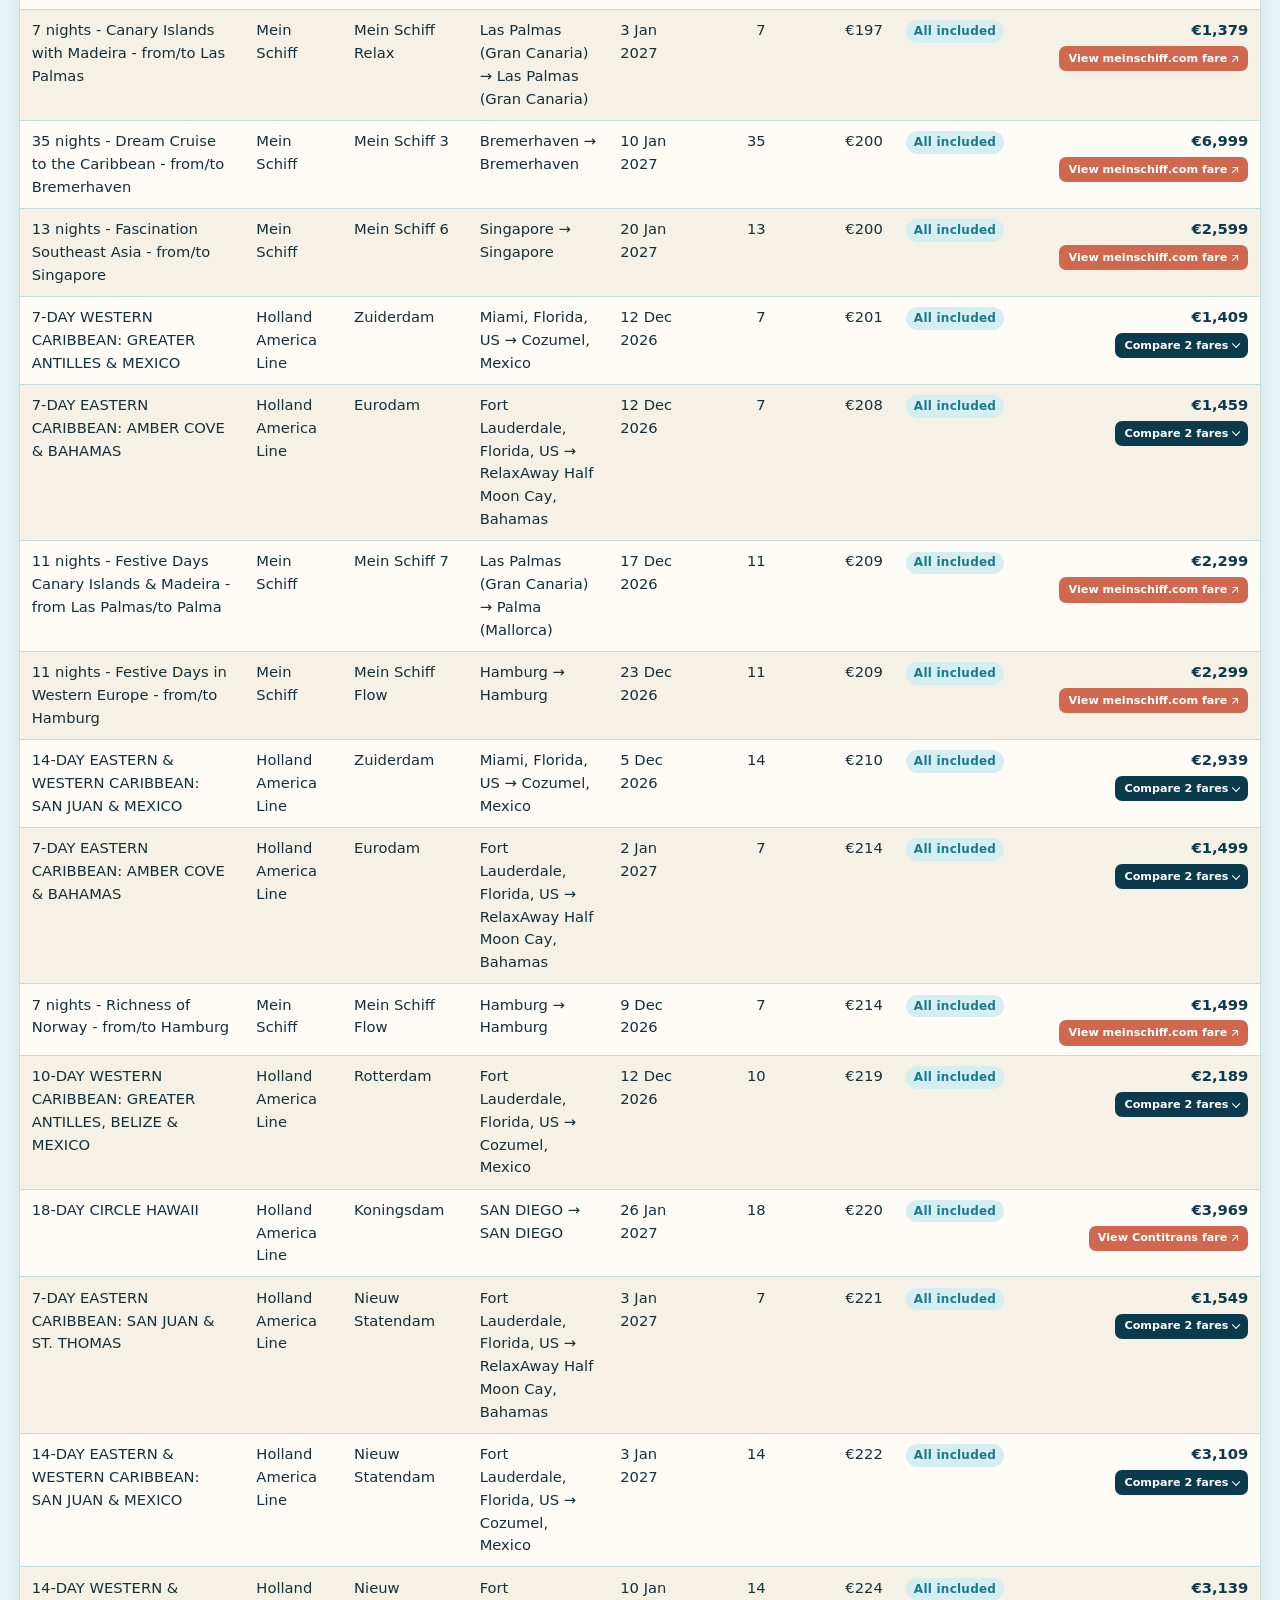
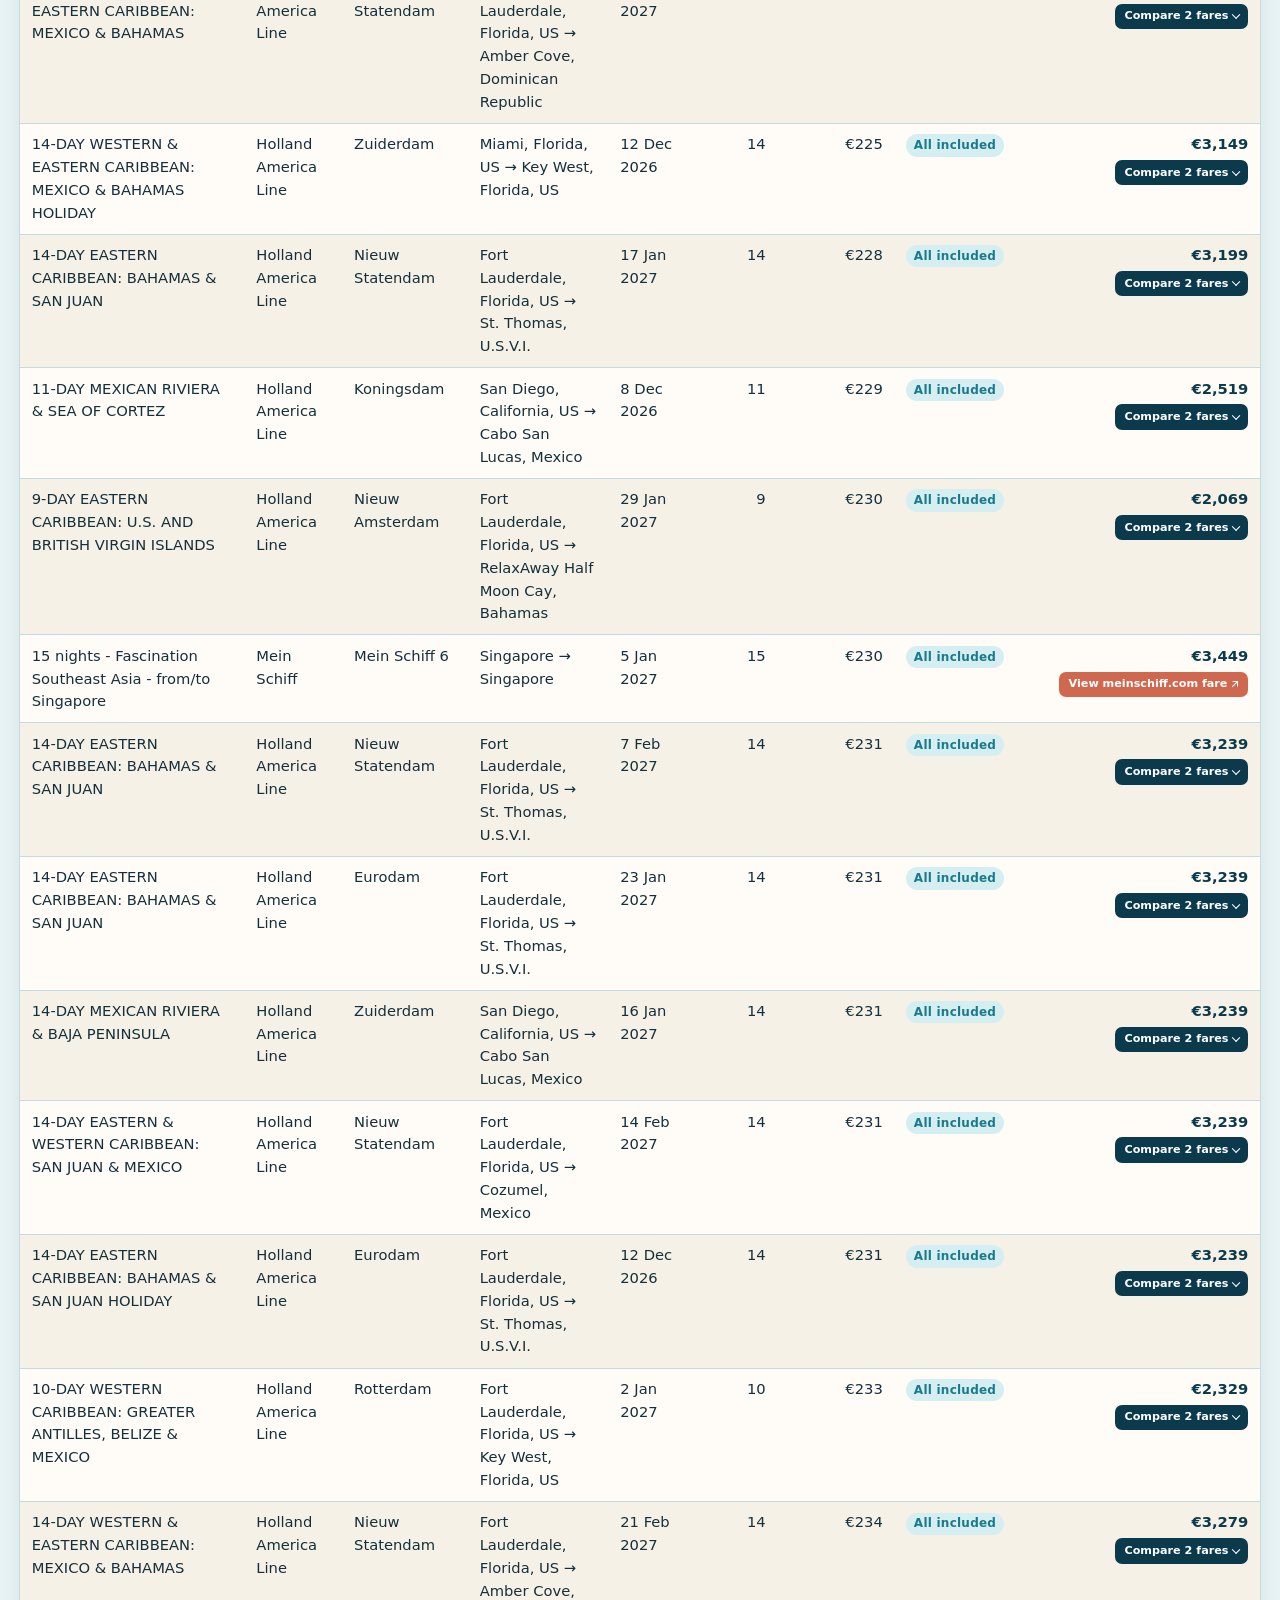
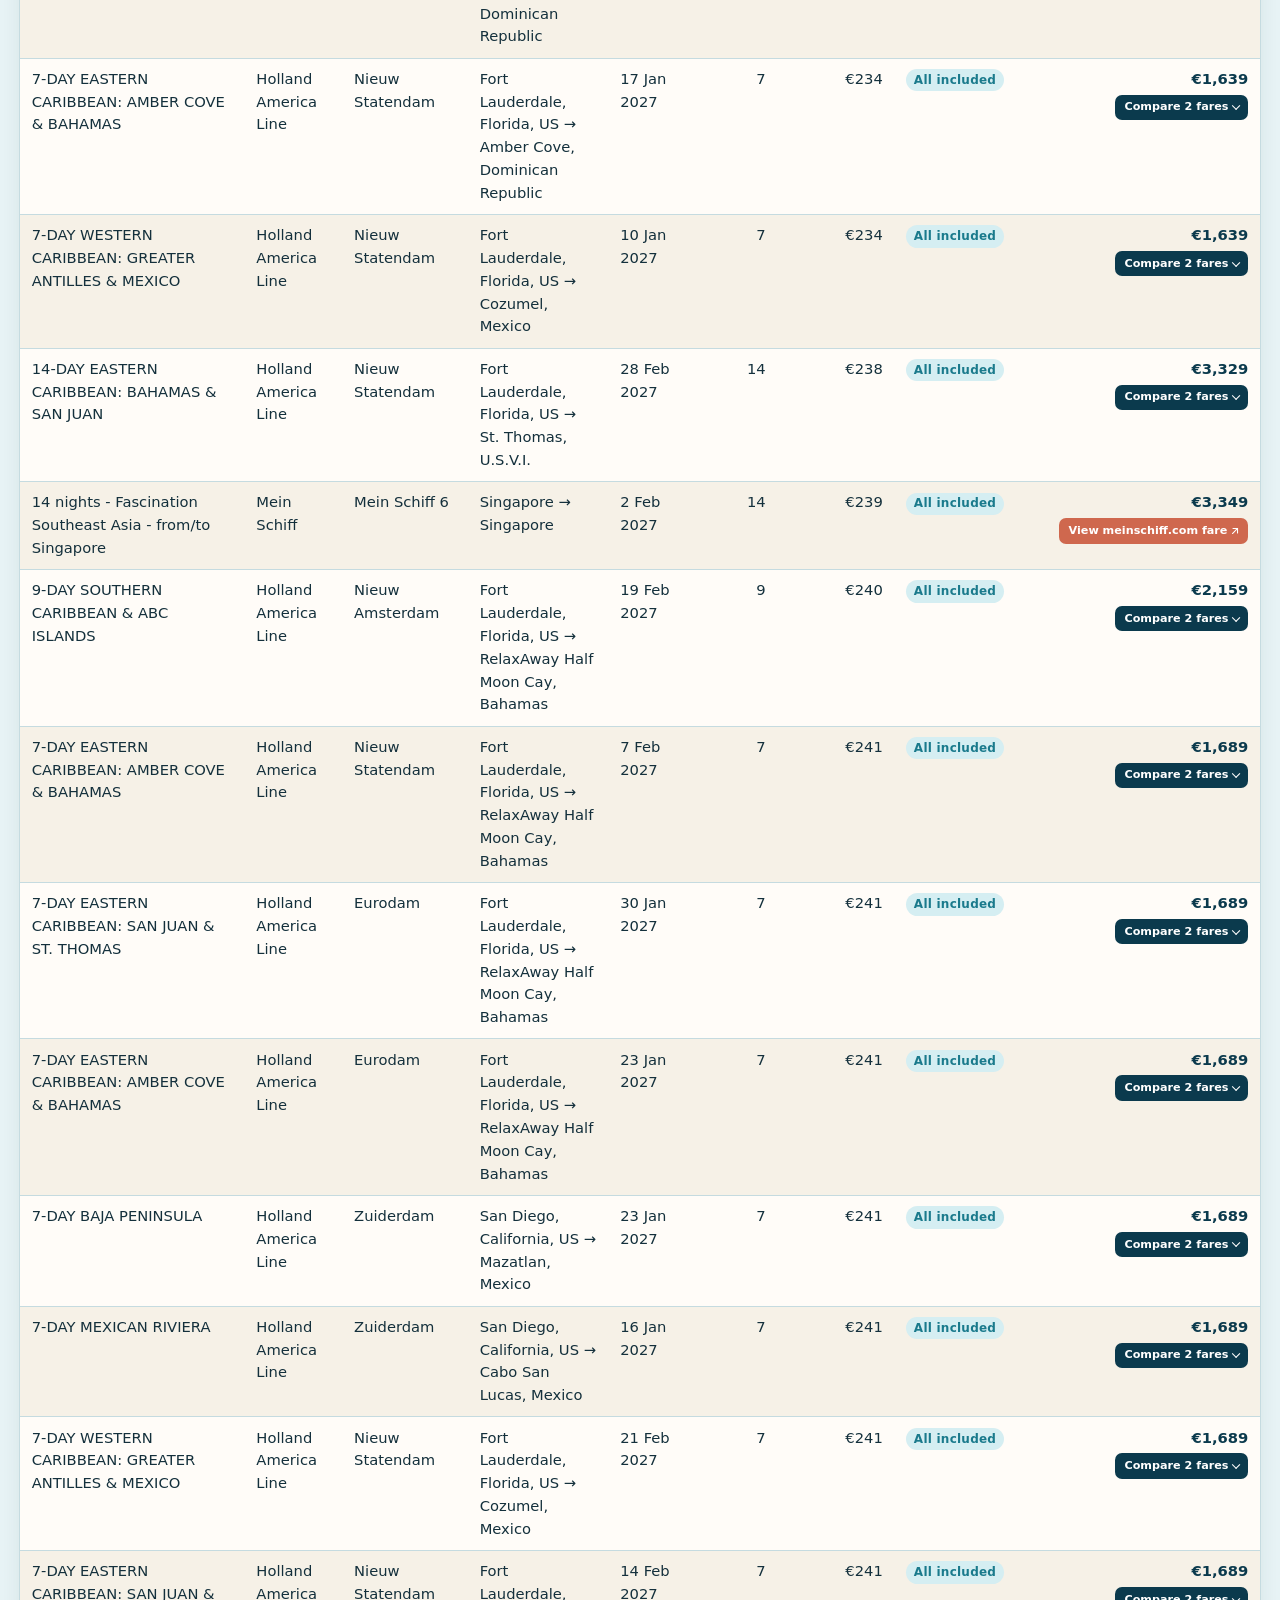
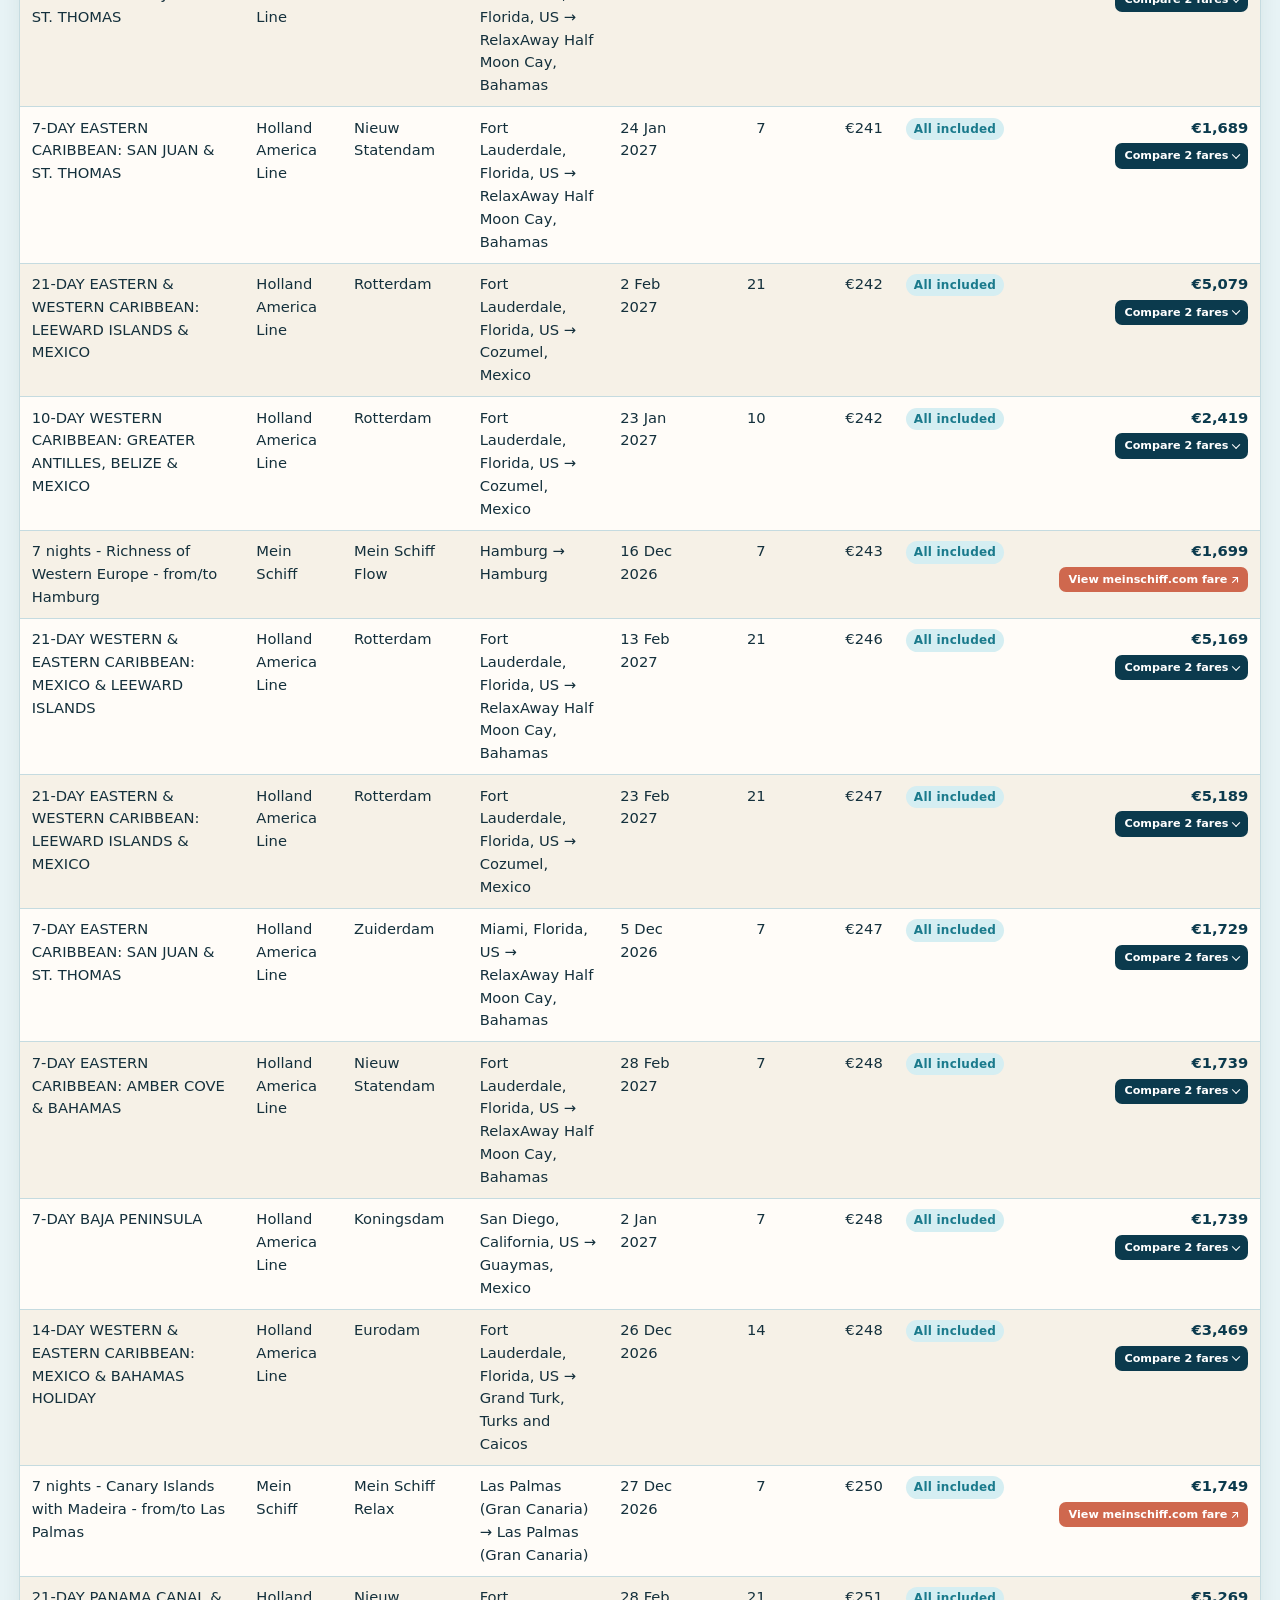
==== commit cc22d847: "Update fares from all-20261120.csv" ====
--- a/bg/index.html
+++ b/bg/index.html
@@ -28,7 +28,7 @@
       </a>
       <p class="crawl-date">
         <span class="crawl-date-label">Last update</span>
-        <time datetime="2026-11-18">18 Nov 2026</time>
+        <time datetime="2026-11-20">20 Nov 2026</time>
       </p>
     </div>
   </header>
@@ -195,7 +195,7 @@
         <a href="./index.html" aria-current="page">Sailings</a>
         <a href="./about.html">About us</a>
       </nav>
-      <p>Built 2026-11-18 from all-20261118.csv. Open this folder in a browser; nothing is fetched from a server.</p>
+      <p>Built 2026-11-20 from all-20261120.csv. Open this folder in a browser; nothing is fetched from a server.</p>
     </footer>
   </main>
   <script src="./js/data.js"></script>
